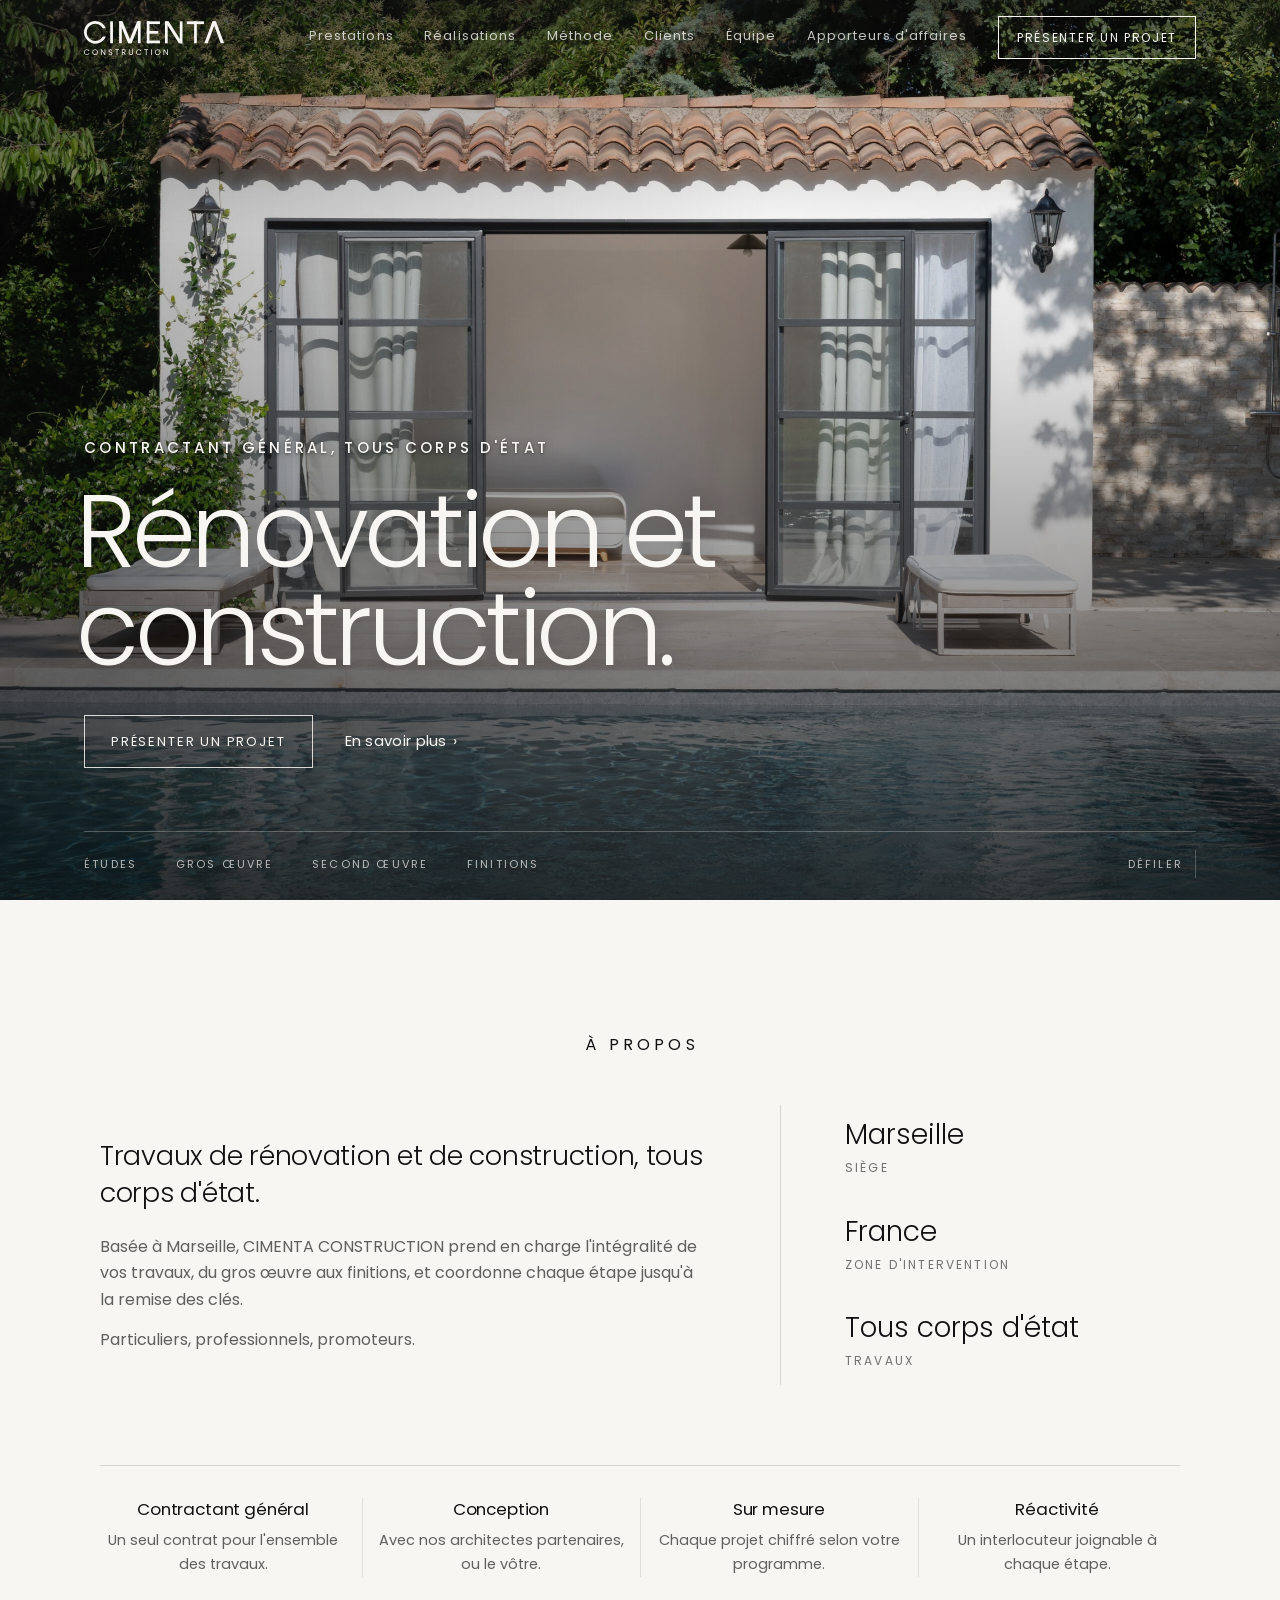
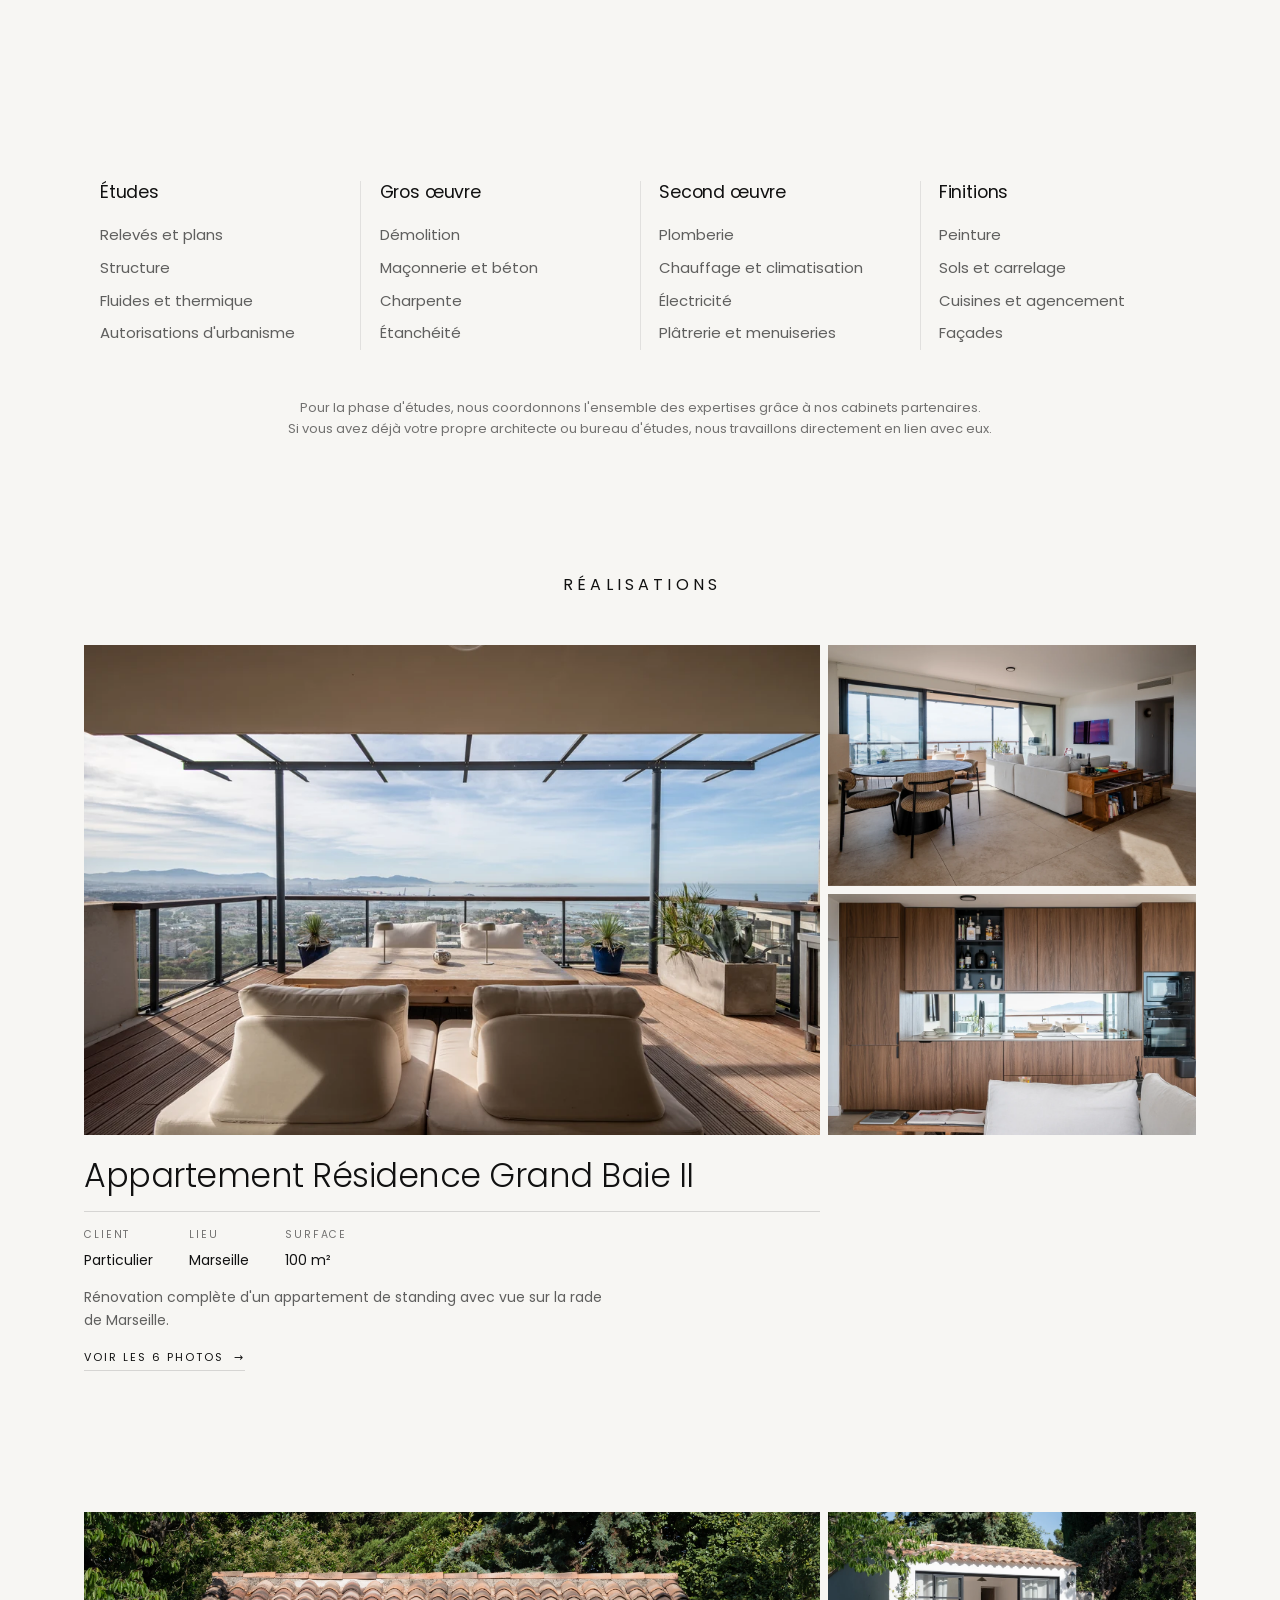
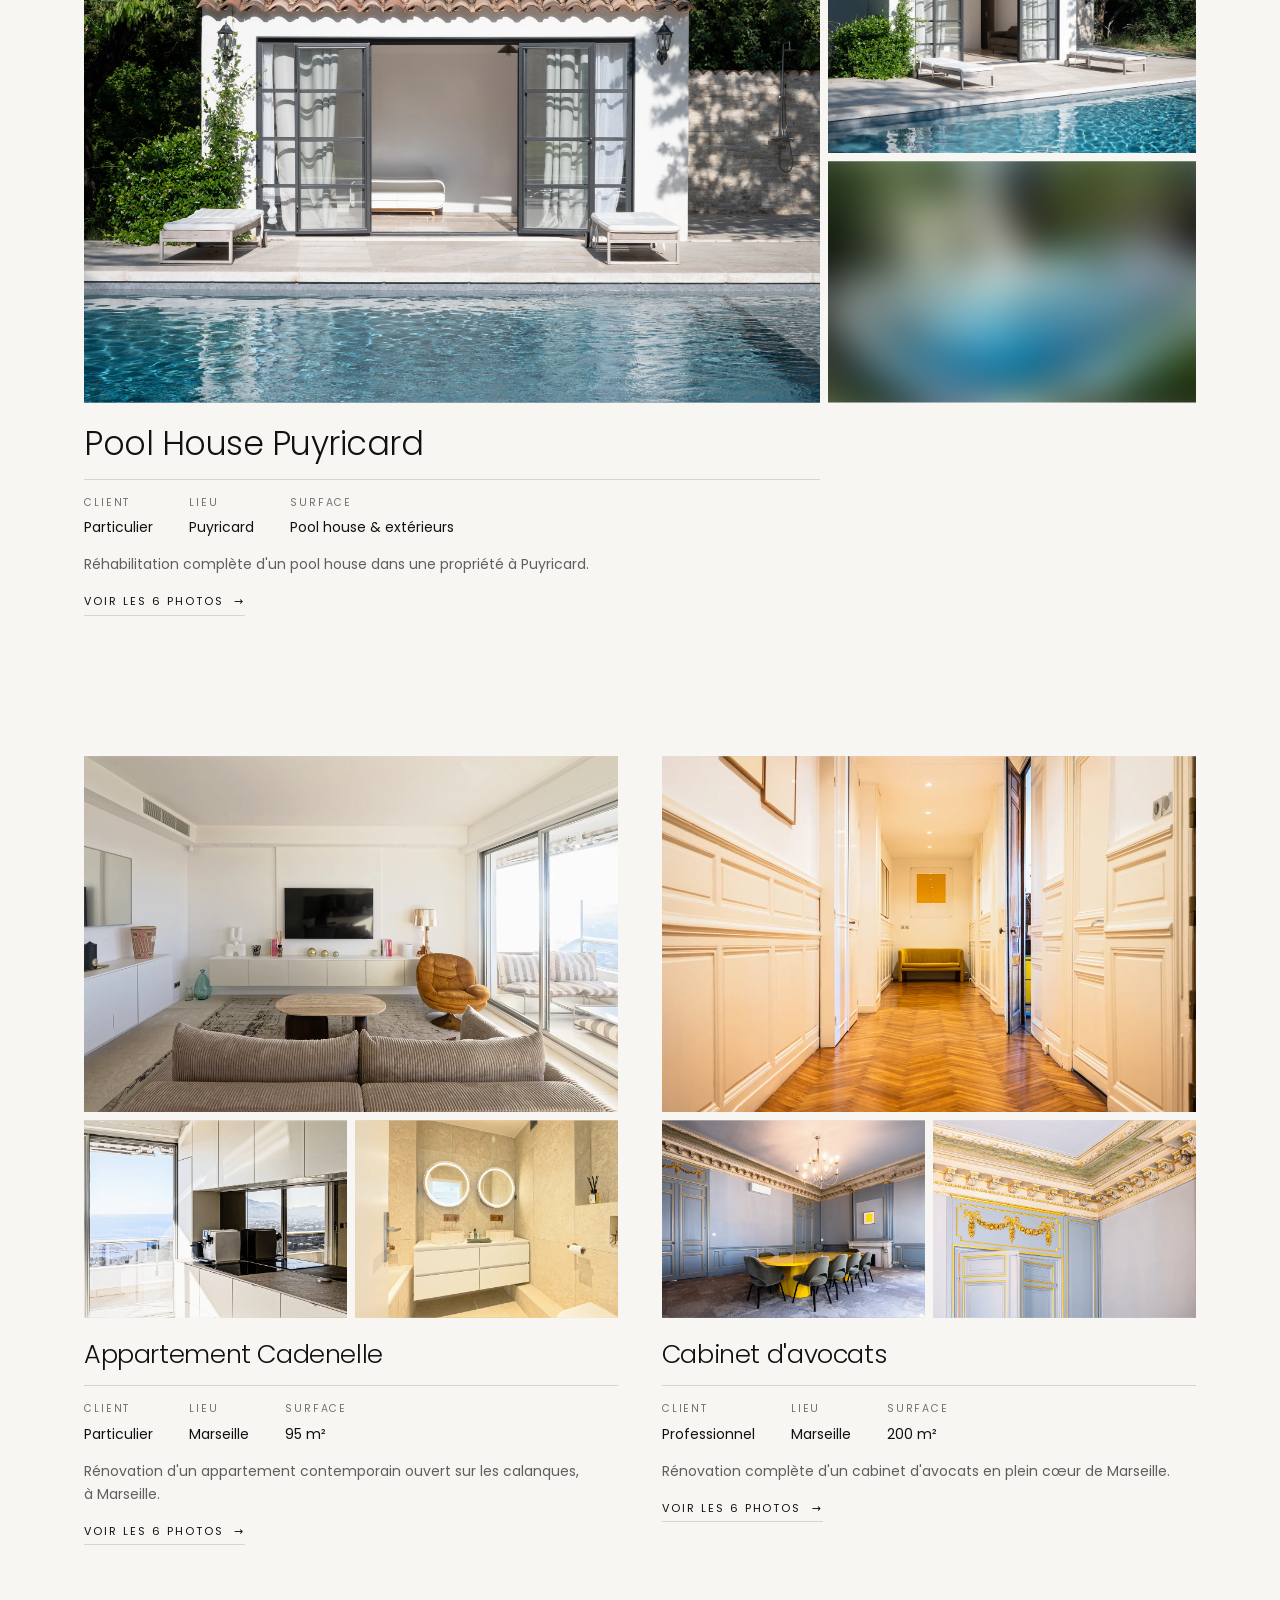
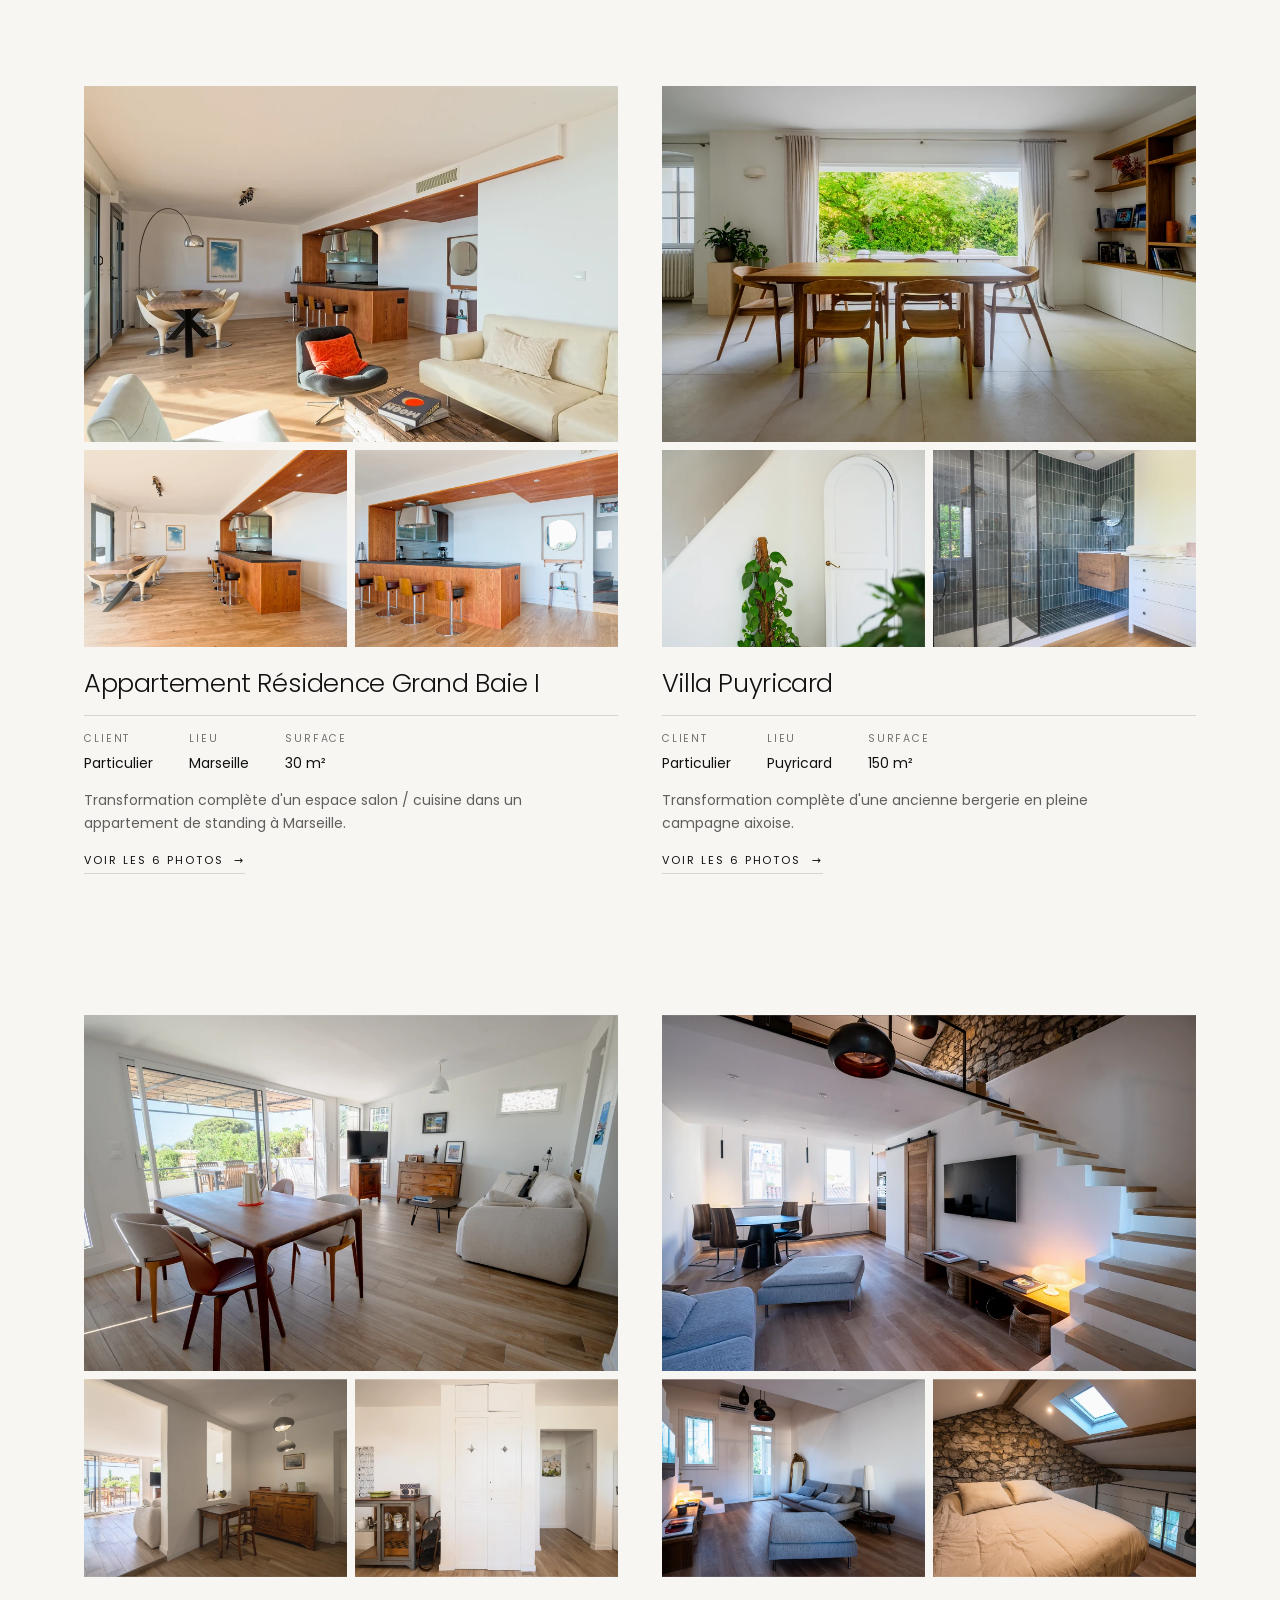
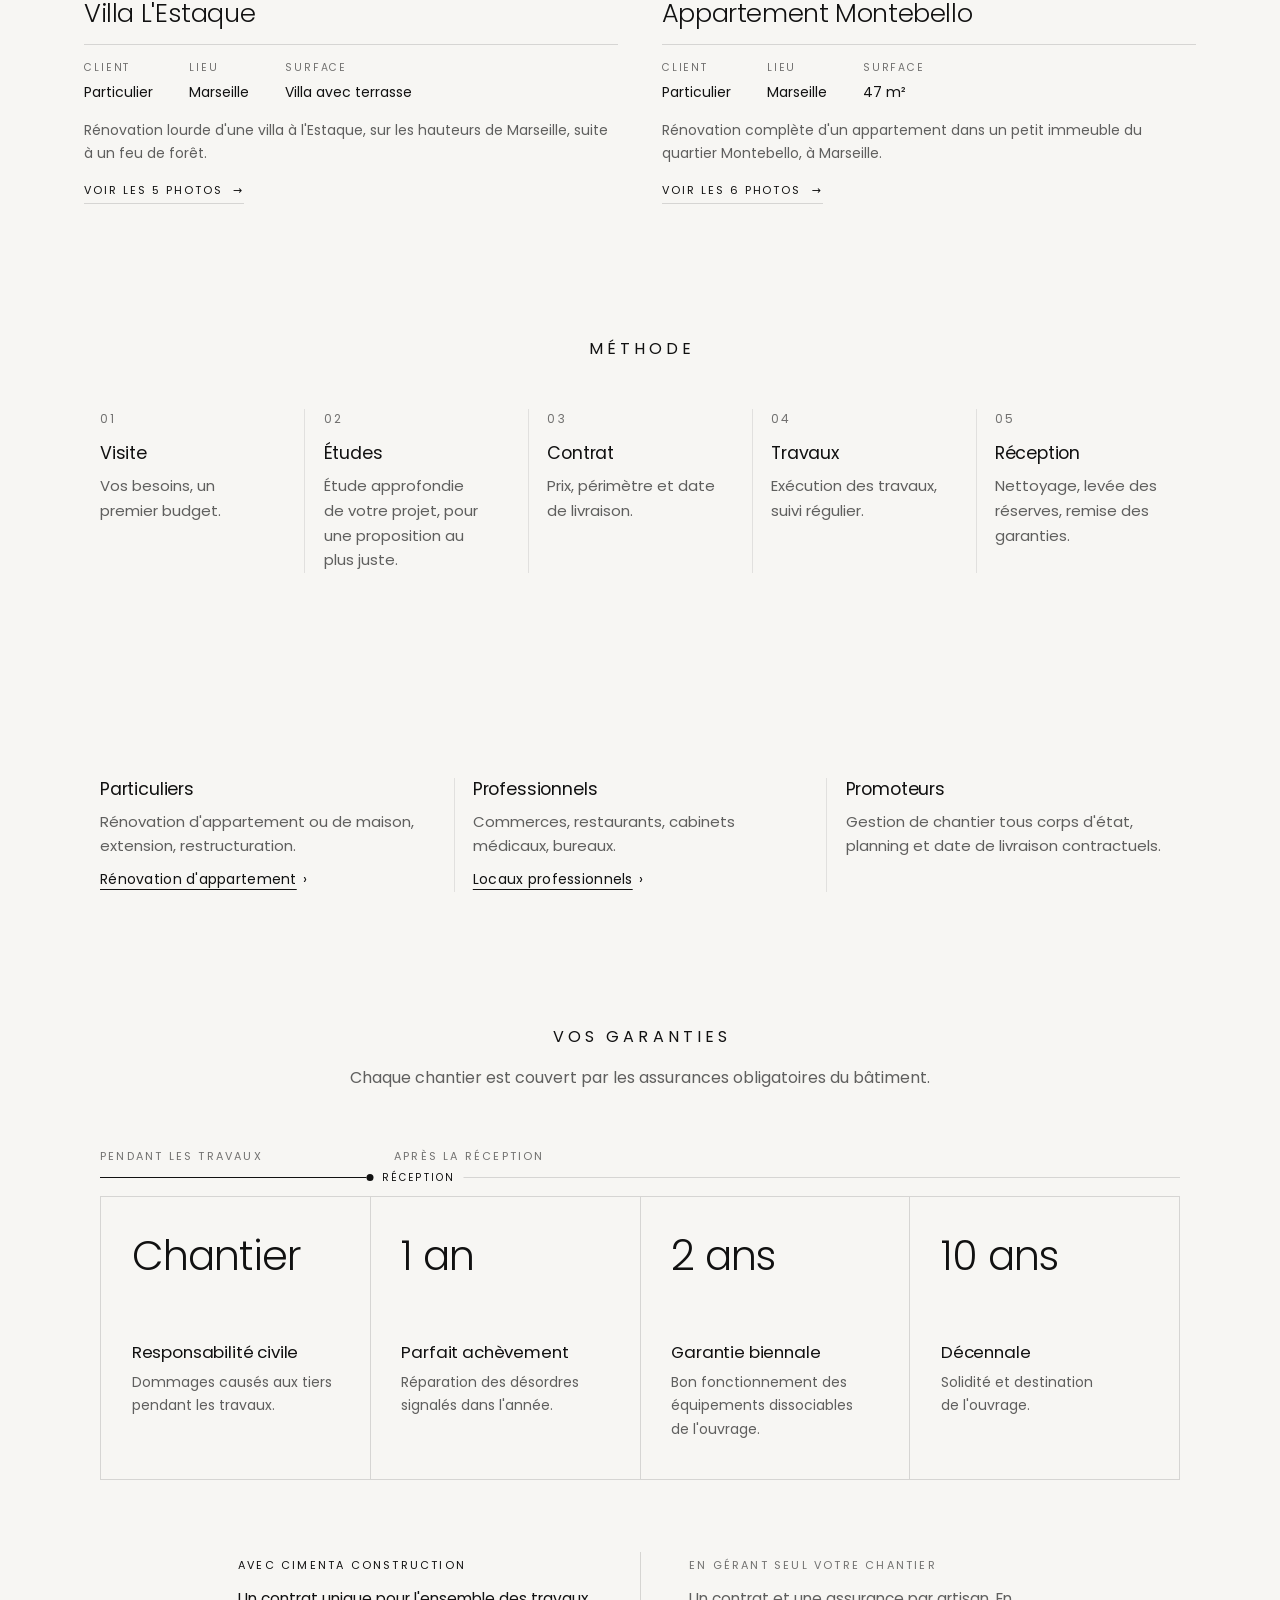
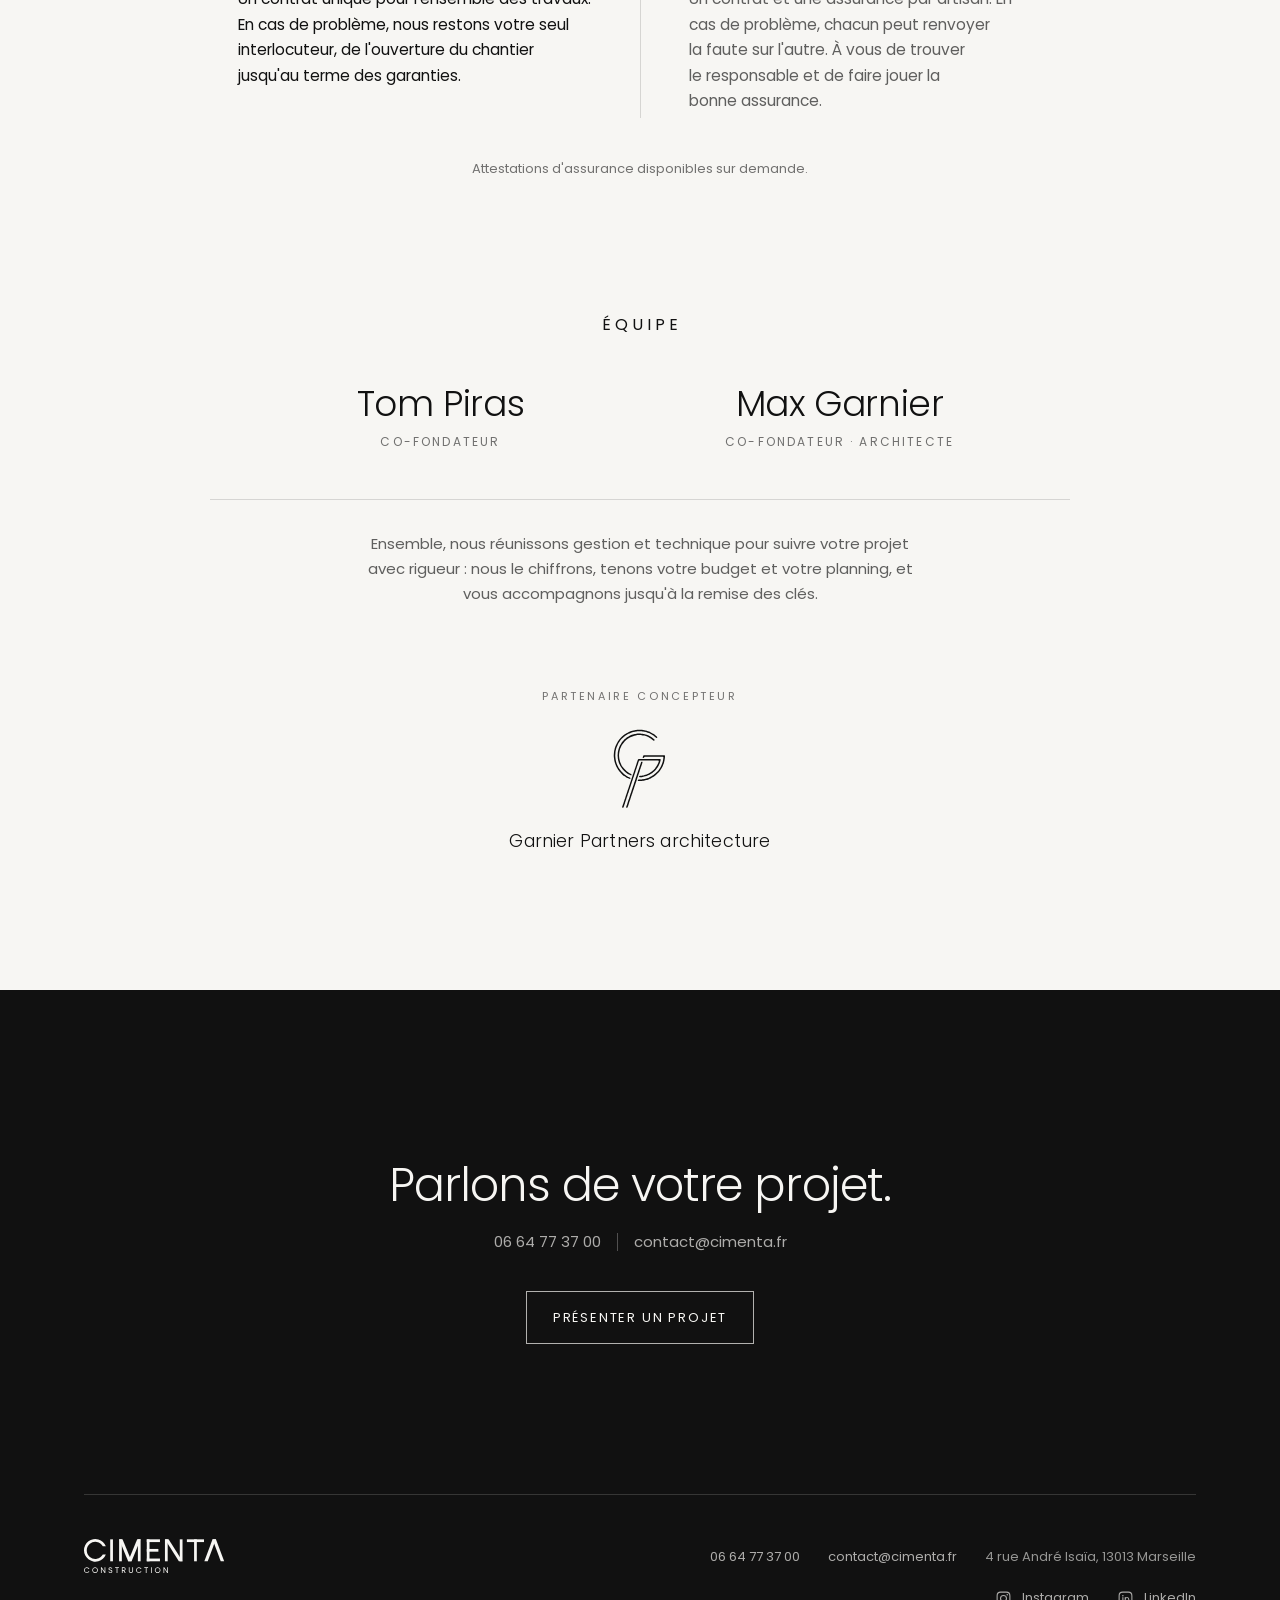
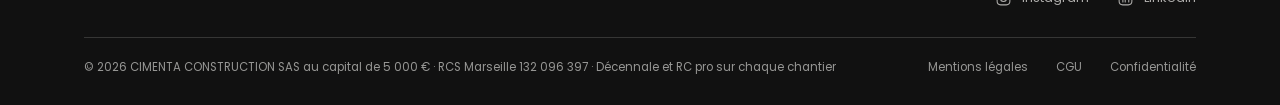
==== index.html @ c08ff766 "Réalisations sur mobile : 3 chantiers puis bouton « Voir les autres réalisations » Co-Authored-By: C" ====
<!DOCTYPE html>
<html lang="fr">
<head>
  <meta charset="utf-8">
  <meta name="viewport" content="width=device-width, initial-scale=1, viewport-fit=cover">
  <title>CIMENTA CONSTRUCTION | Contractant général, rénovation et construction</title>
  <meta name="description" content="CIMENTA CONSTRUCTION, contractant général basé à Marseille, intervient partout en France : rénovation et construction tous corps d'état. Un contrat, un interlocuteur, un budget et une date de livraison définis avant les travaux.">
  <link rel="canonical" href="https://cimenta.fr/">
  <meta name="theme-color" content="#111111">
  <meta property="og:type" content="website">
  <meta property="og:locale" content="fr_FR">
  <meta property="og:site_name" content="CIMENTA CONSTRUCTION">
  <meta property="og:title" content="CIMENTA CONSTRUCTION | Contractant général, rénovation et construction">
  <meta property="og:description" content="Rénovation et construction tous corps d'état. Un contrat, un interlocuteur, une date de livraison.">
  <meta property="og:url" content="https://cimenta.fr/">
  <meta property="og:image" content="https://cimenta.fr/assets/og-cimenta-2026.png">
  <meta name="twitter:card" content="summary_large_image">
  <link rel="icon" href="/assets/favicon.svg" type="image/svg+xml">
  <link rel="apple-touch-icon" href="/assets/apple-touch-icon.png">
  <link rel="preload" href="/assets/fonts/poppins-latin-300-normal.woff2" as="font" type="font/woff2" crossorigin>
  <link rel="preload" href="/assets/fonts/poppins-latin-400-normal.woff2" as="font" type="font/woff2" crossorigin>
  <link rel="preload" as="image" type="image/webp" imagesrcset="/assets/realisations/pool-house-1-1000.webp 1000w, /assets/realisations/pool-house-1-2000.webp 2560w" imagesizes="(max-aspect-ratio: 3/2) 150vh, 100vw" fetchpriority="high">
  <link rel="stylesheet" href="/assets/cimenta.css?v=20261104b">
  <script>document.documentElement.classList.add('js');</script>
  <script type="application/ld+json">
{
  "@context": "https://schema.org",
  "@type": "GeneralContractor",
  "@id": "https://cimenta.fr/#entreprise",
  "name": "CIMENTA CONSTRUCTION",
  "alternateName": "CIMENTA CONSTRUCTION",
  "legalName": "CIMENTA CONSTRUCTION SAS",
  "taxID": "132096397",
  "vatID": "FR68132096397",
  "foundingDate": "2026-10-27",
  "description": "Contractant général tous corps d'état basé à Marseille : rénovation et construction, du gros œuvre aux finitions, pour particuliers, professionnels et promoteurs. Un contrat, un interlocuteur, un budget et une date de livraison définis avant les travaux.",
  "url": "https://cimenta.fr/",
  "logo": "https://cimenta.fr/assets/apple-touch-icon.png",
  "image": "https://cimenta.fr/assets/og-cimenta-2026.png",
  "sameAs": [
    "https://www.instagram.com/cimenta.construction/",
    "https://www.linkedin.com/company/146768289/"
  ],
  "email": "contact@cimenta.fr",
  "telephone": "+33 6 64 77 37 00",
  "address": {
    "@type": "PostalAddress",
    "streetAddress": "4 rue André Isaïa",
    "postalCode": "13013",
    "addressLocality": "Marseille",
    "addressRegion": "Provence-Alpes-Côte d'Azur",
    "addressCountry": "FR"
  },
  "areaServed": [
    {
      "@type": "City",
      "name": "Marseille"
    },
    {
      "@type": "City",
      "name": "Aix-en-Provence"
    },
    {
      "@type": "City",
      "name": "Cassis"
    },
    {
      "@type": "City",
      "name": "Toulon"
    },
    {
      "@type": "AdministrativeArea",
      "name": "Bouches-du-Rhône"
    },
    {
      "@type": "AdministrativeArea",
      "name": "Provence-Alpes-Côte d'Azur"
    },
    {
      "@type": "Country",
      "name": "France"
    }
  ],
  "knowsAbout": [
    "Contractant général tous corps d'état",
    "Rénovation d'appartement",
    "Rénovation de maison",
    "Extension et surélévation",
    "Aménagement de commerces et restaurants",
    "Aménagement de cabinets médicaux",
    "Aménagement de bureaux",
    "Gestion de chantier pour promoteurs",
    "Gros œuvre",
    "Second œuvre",
    "Finitions"
  ],
  "hasOfferCatalog": {
    "@type": "OfferCatalog",
    "name": "Prestations",
    "itemListElement": [
      {
        "@type": "Offer",
        "itemOffered": {
          "@type": "Service",
          "name": "Rénovation d'appartement à Marseille",
          "url": "https://cimenta.fr/renovation-appartement-marseille"
        }
      },
      {
        "@type": "Offer",
        "itemOffered": {
          "@type": "Service",
          "name": "Rénovation et construction de maison"
        }
      },
      {
        "@type": "Offer",
        "itemOffered": {
          "@type": "Service",
          "name": "Aménagement de commerces, restaurants, cabinets médicaux et bureaux",
          "url": "https://cimenta.fr/locaux-professionnels-marseille"
        }
      },
      {
        "@type": "Offer",
        "itemOffered": {
          "@type": "Service",
          "name": "Gestion de chantier tous corps d'état pour promoteurs"
        }
      }
    ]
  },
  "founder": [
    {
      "@type": "Person",
      "name": "Tom Piras",
      "jobTitle": "Co-fondateur"
    },
    {
      "@type": "Person",
      "name": "Max Garnier",
      "jobTitle": "Co-fondateur, architecte"
    }
  ],
  "contactPoint": {
    "@type": "ContactPoint",
    "telephone": "+33 6 64 77 37 00",
    "email": "contact@cimenta.fr",
    "contactType": "customer service",
    "areaServed": "FR",
    "availableLanguage": "French"
  }
}
  </script>
  <script type="application/ld+json">
{
  "@context": "https://schema.org",
  "@type": "WebSite",
  "@id": "https://cimenta.fr/#site",
  "name": "CIMENTA CONSTRUCTION",
  "url": "https://cimenta.fr/",
  "inLanguage": "fr-FR",
  "publisher": {
    "@id": "https://cimenta.fr/#entreprise"
  }
}
  </script>
</head>
<body>
  <svg class="sprite" width="0" height="0" aria-hidden="true" focusable="false"><defs><g id="logo-cimenta"><path d="M397.5,124 A206,206 0 1 0 397.5,276 L342.2,276 A156,156 0 1 1 342.2,124 Z"/><path d="M477,0 L527,0 L527,400 L477,400 Z"/><path d="M639,0 L689,0 L689,400 L639,400 Z"/><path d="M981,0 L1031,0 L1031,400 L981,400 Z"/><path d="M639,0 L701.4,0 L866.2,400 L803.8,400 Z"/><path d="M968.6,0 L1031,0 L866.2,400 L803.8,400 Z"/><path d="M1143,0 L1193,0 L1193,400 L1143,400 Z"/><path d="M1143,0 L1383,0 L1383,50 L1143,50 Z"/><path d="M1143,350 L1383,350 L1383,400 L1143,400 Z"/><path d="M1143,175 L1354.2,175 L1354.2,225 L1143,225 Z"/><path d="M1473.7,0 L1523.7,0 L1523.7,400 L1473.7,400 Z"/><path d="M1743.7,0 L1793.7,0 L1793.7,400 L1743.7,400 Z"/><path d="M1473.7,0 L1540.1,0 L1793.7,400 L1727.3,400 Z"/><path d="M1873.2,0 L2185.2,0 L2185.2,50 L1873.2,50 Z"/><path d="M2004.2,0 L2054.2,0 L2054.2,400 L2004.2,400 Z"/><path d="M2191.2,400 L2252.6,400 L2401.8,0 L2340.4,0 Z"/><path d="M2489.7,400 L2551.2,400 L2401.8,0 L2340.4,0 Z"/><path d="M50.8 508.8Q67.5 508.8 79.9 516.9Q92.3 524.9 98 539.6H82.1Q77.8 530.4 69.9 525.5Q61.9 520.5 50.8 520.5Q40.1 520.5 31.7 525.5Q23.2 530.4 18.4 539.6Q13.6 548.7 13.6 561Q13.6 573.1 18.4 582.2Q23.2 591.3 31.7 596.3Q40.1 601.2 50.8 601.2Q61.9 601.2 69.9 596.4Q77.8 591.5 82.1 582.3H98Q92.3 596.9 79.9 604.8Q67.5 612.8 50.8 612.8Q36.6 612.8 25 606.1Q13.4 599.5 6.7 587.7Q0 575.8 0 561Q0 546.1 6.7 534.2Q13.4 522.3 25 515.5Q36.6 508.8 50.8 508.8Z"/><path d="M150.7 561Q150.7 546.1 157.5 534.2Q164.3 522.3 176 515.6Q187.6 509 201.8 509Q216.1 509 227.8 515.6Q239.5 522.3 246.2 534.1Q252.9 545.9 252.9 561Q252.9 576 246.2 587.8Q239.5 599.6 227.8 606.3Q216.1 612.9 201.8 612.9Q187.6 612.9 176 606.3Q164.3 599.6 157.5 587.7Q150.7 575.8 150.7 561ZM239.3 561Q239.3 548.7 234.4 539.6Q229.6 530.4 221.1 525.5Q212.6 520.5 201.8 520.5Q191 520.5 182.5 525.5Q174.1 530.4 169.2 539.6Q164.3 548.7 164.3 561Q164.3 573.1 169.2 582.3Q174.1 591.5 182.6 596.4Q191.2 601.4 201.8 601.4Q212.5 601.4 221 596.4Q229.6 591.5 234.4 582.3Q239.3 573.1 239.3 561Z"/><path d="M388.4 611.9H375.2L321.7 530.9V611.9H308.4V510H321.7L375.2 590.9V510H388.4Z"/><path d="M446.1 584.8H460.3Q461 591.9 466.2 596.8Q471.4 601.7 481.3 601.7Q490.8 601.7 496.3 596.9Q501.8 592.2 501.8 584.8Q501.8 578.9 498.6 575.3Q495.4 571.6 490.5 569.7Q485.7 567.8 477.5 565.6Q467.5 563 461.4 560.4Q455.3 557.7 451 552.1Q446.7 546.5 446.7 537Q446.7 528.7 451 522.3Q455.2 515.8 462.9 512.3Q470.5 508.8 480.5 508.8Q494.8 508.8 503.9 516Q513 523.1 514.2 535H499.6Q498.9 529.1 493.5 524.7Q488.1 520.2 479.1 520.2Q470.8 520.2 465.6 524.5Q460.3 528.8 460.3 536.6Q460.3 542.1 463.5 545.6Q466.6 549.1 471.2 551Q475.8 552.8 484.1 555.1Q494.2 557.9 500.3 560.6Q506.4 563.3 510.8 568.9Q515.2 574.5 515.2 584.2Q515.2 591.6 511.3 598.2Q507.3 604.8 499.6 608.8Q491.8 612.9 481.3 612.9Q471.3 612.9 463.3 609.4Q455.3 605.8 450.8 599.4Q446.3 593.1 446.1 584.8Z"/><path d="M635.4 510.1V521H607.7V611.9H594.4V521H566.5V510.1Z"/><path d="M743.3 611.9 719.1 570.3H703V611.9H689.8V510.1H722.6Q734.1 510.1 742.1 514.1Q750.1 518 754 524.7Q757.9 531.5 757.9 540.1Q757.9 550.6 751.9 558.6Q745.8 566.6 733.7 569.3L759.3 611.9ZM703 559.6H722.6Q733.4 559.6 738.8 554.3Q744.2 549 744.2 540.1Q744.2 531 738.9 526.1Q733.6 521.1 722.6 521.1H703Z"/><path d="M829.5 510.1V574.5Q829.5 588.1 836.2 594.7Q842.8 601.2 854.6 601.2Q866.3 601.2 873 594.7Q879.6 588.1 879.6 574.5V510.1H892.9V574.4Q892.9 587.1 887.8 595.8Q882.7 604.5 874 608.7Q865.3 612.9 854.5 612.9Q843.7 612.9 835 608.7Q826.3 604.5 821.3 595.8Q816.2 587.1 816.2 574.4V510.1Z"/><path d="M998.9 508.8Q1015.6 508.8 1028 516.9Q1040.4 524.9 1046.1 539.6H1030.2Q1025.9 530.4 1018 525.5Q1010 520.5 998.9 520.5Q988.3 520.5 979.8 525.5Q971.3 530.4 966.5 539.6Q961.7 548.7 961.7 561Q961.7 573.1 966.5 582.2Q971.3 591.3 979.8 596.3Q988.3 601.2 998.9 601.2Q1010 601.2 1018 596.4Q1025.9 591.5 1030.2 582.3H1046.1Q1040.4 596.9 1028 604.8Q1015.6 612.8 998.9 612.8Q984.8 612.8 973.2 606.1Q961.5 599.5 954.8 587.7Q948.1 575.8 948.1 561Q948.1 546.1 954.8 534.2Q961.5 522.3 973.2 515.5Q984.8 508.8 998.9 508.8Z"/><path d="M1166.4 510.1V521H1138.7V611.9H1125.4V521H1097.5V510.1Z"/><path d="M1234.1 510.1V611.9H1220.8V510.1Z"/><path d="M1289.7 561Q1289.7 546.1 1296.5 534.2Q1303.3 522.3 1315 515.6Q1326.7 509 1340.8 509Q1355.1 509 1366.8 515.6Q1378.5 522.3 1385.2 534.1Q1391.9 545.9 1391.9 561Q1391.9 576 1385.2 587.8Q1378.5 599.6 1366.8 606.3Q1355.1 612.9 1340.8 612.9Q1326.7 612.9 1315 606.3Q1303.3 599.6 1296.5 587.7Q1289.7 575.8 1289.7 561ZM1378.3 561Q1378.3 548.7 1373.5 539.6Q1368.6 530.4 1360.1 525.5Q1351.6 520.5 1340.8 520.5Q1330 520.5 1321.6 525.5Q1313.1 530.4 1308.2 539.6Q1303.3 548.7 1303.3 561Q1303.3 573.1 1308.2 582.3Q1313.1 591.5 1321.6 596.4Q1330.2 601.4 1340.8 601.4Q1351.5 601.4 1360 596.4Q1368.6 591.5 1373.5 582.3Q1378.3 573.1 1378.3 561Z"/><path d="M1527.5 611.9H1514.2L1460.7 530.9V611.9H1447.4V510H1460.7L1514.2 590.9V510H1527.5Z"/></g></defs></svg>
  <div class="gate" id="gate" aria-hidden="true">
    <div class="gate-logo" role="img" aria-label="CIMENTA CONSTRUCTION"><svg class="logo-svg" viewBox="0 -6.0 2551.1 619.0" aria-hidden="true" focusable="false"><use href="#logo-cimenta"/></svg></div>
  </div>
  <script>try{if(sessionStorage.getItem('cimenta-gate')){document.getElementById('gate').remove();}else{sessionStorage.setItem('cimenta-gate','1');}}catch(e){}</script>
  <a class="skip" href="#main">Aller au contenu</a>

  <!-- Navigation -->
  <header class="nav" id="nav">
    <div class="wrap">
      <a class="logo" href="/" aria-label="CIMENTA CONSTRUCTION, accueil">
        <svg class="logo-svg" viewBox="0 -6.0 2551.1 619.0" aria-hidden="true" focusable="false"><use href="#logo-cimenta"/></svg>
      </a>
      <nav class="nav-links" aria-label="Navigation principale">
        <a href="#prestations">Prestations</a>
        <a href="#realisations">Réalisations</a>
        <a href="#methode">Méthode</a>
        <a href="#clients">Clients</a>
        <a href="#equipe">Équipe</a>
        <a href="/apporteur-affaires">Apporteurs d'affaires</a>
        <a class="btn" href="#formulaire" data-open-form>Présenter un projet</a>
      </nav>
      <button class="burger" id="burger" type="button" aria-label="Ouvrir le menu" aria-expanded="false" aria-controls="drawer">
        <span></span><span></span>
      </button>
    </div>
  </header>

  <div class="drawer dark" id="drawer" aria-hidden="true">
    <nav aria-label="Navigation mobile">
      <a href="#prestations">Prestations</a>
      <a href="#realisations">Réalisations</a>
      <a href="#methode">Méthode</a>
      <a href="#clients">Clients</a>
      <a href="#equipe">Équipe</a>
      <a href="/apporteur-affaires">Apporteurs d'affaires</a>
      <a href="#contact">Contact</a>
    </nav>
    <div class="drawer-foot">
      <a class="btn btn-solid" href="#formulaire" data-open-form>Présenter un projet <span class="arr" aria-hidden="true">→</span></a>
      <a href="mailto:contact@cimenta.fr">contact@cimenta.fr</a>
      <a href="tel:+33664773700">06 64 77 37 00</a>
    </div>
  </div>

  <main id="main">

    <!-- Haut de page -->
    <section class="hero-a hero-img hero-pro dark" aria-labelledby="hero-title">
      <div class="hero-bg hero-stack" aria-hidden="true" data-slides="pool-house-1,pool-house-3,cadenelle-1,cadenelle-3,puyricard-1,montebello-1,montebello-6,estaque-1"><img class="hs on" src="/assets/realisations/pool-house-1-2000.webp" srcset="/assets/realisations/pool-house-1-1000.webp 1000w, /assets/realisations/pool-house-1-2000.webp 2560w" sizes="(max-aspect-ratio: 3/2) 150vh, 100vw" alt="" fetchpriority="high"></div>
      <div class="wrap hpro">
        <div class="hp-main">
          <p class="sub hp-kicker">Contractant général, tous corps d'état</p>
          <h1 id="hero-title">Rénovation et construction.</h1>
          <div class="ha-links">
            <a class="btn btn-solid" href="#formulaire" data-open-form>Présenter un projet</a>
            <a class="alink" href="#apropos">En savoir plus <span aria-hidden="true">›</span></a>
          </div>
        </div>
        <div class="hp-strip" aria-hidden="true">
          <span>Études</span><span>Gros œuvre</span><span>Second œuvre</span><span>Finitions</span>
          <span class="hp-scroll">Défiler<i></i></span>
        </div>
      </div>
    </section>

    <!-- À propos -->
    <section class="msec" id="apropos" aria-labelledby="apropos-title">
      <div class="wrap">
        <h2 id="apropos-title" data-reveal>À propos</h2>
        <div class="about" data-reveal>
          <div class="about-l">
            <p class="about-lead">Travaux de rénovation et de construction, tous corps d'état.</p>
            <p class="about-txt">Basée à Marseille, CIMENTA CONSTRUCTION prend en charge l'intégralité de vos travaux, du gros œuvre aux finitions, et coordonne chaque étape jusqu'à la remise des clés.</p>
            <p class="about-txt">Particuliers, professionnels, promoteurs.</p>
          </div>
          <div class="about-facts">
            <div><strong>Marseille</strong><span>Siège</span></div>
            <div><strong>France</strong><span>Zone d'intervention</span></div>
            <div><strong>Tous corps d'état</strong><span>Travaux</span></div>
          </div>
        </div>
        <div class="about-points" data-reveal>
          <div><h3>Contractant général</h3><p>Un seul contrat pour l'ensemble des travaux.</p></div>
          <div><h3>Conception</h3><p>Avec nos architectes partenaires, ou le vôtre.</p></div>
          <div><h3>Sur mesure</h3><p>Chaque projet chiffré selon votre programme.</p></div>
          <div><h3>Réactivité</h3><p>Un interlocuteur joignable à chaque étape.</p></div>
        </div>
      </div>
    </section>

    <!-- Prestations -->
    <section class="msec" id="prestations" aria-labelledby="prestations-title">
      <div class="wrap">
        <h2 id="prestations-title" data-reveal>Prestations</h2>
        <div class="mgrid c4" data-reveal>
          <div><h3>Études</h3><ul class="plain"><li>Relevés et plans</li><li>Structure</li><li>Fluides et thermique</li><li>Autorisations d'urbanisme</li></ul></div>
          <div><h3>Gros œuvre</h3><ul class="plain"><li>Démolition</li><li>Maçonnerie et béton</li><li>Charpente</li><li>Étanchéité</li></ul></div>
          <div><h3>Second œuvre</h3><ul class="plain"><li>Plomberie</li><li>Chauffage et climatisation</li><li>Électricité</li><li>Plâtrerie et menuiseries</li></ul></div>
          <div><h3>Finitions</h3><ul class="plain"><li>Peinture</li><li>Sols et carrelage</li><li>Cuisines et agencement</li><li>Façades</li></ul></div>
        </div>
        <p class="foot-note presta-note" data-reveal><span class="pn-l">Pour la phase d'études, nous coordonnons l'ensemble des expertises grâce à nos cabinets partenaires.</span> <span class="pn-l">Si vous avez déjà votre propre architecte ou bureau d'études, nous travaillons directement en lien avec eux.</span></p>
      </div>
    </section>

    <!-- Réalisations -->
    <section class="msec" id="realisations" aria-labelledby="realisations-title">
      <div class="wrap">
        <h2 id="realisations-title" data-reveal>Réalisations</h2>
        <div class="rx-list">
          <article class="rx rx-feat" id="rx-grand-baie-complet" aria-labelledby="rx-grand-baie-complet-t">
            <div class="rx-media" data-reveal><button type="button" class="rx-it rx-main" data-rv="7" data-i="0" style="--lq:url([data-uri])" aria-label="Agrandir : Appartement Résidence Grand Baie II, photo 1 sur 6"><img src="/assets/realisations/grand-baie-complet-3-1000.webp" srcset="/assets/realisations/grand-baie-complet-3-1000.webp 1000w, /assets/realisations/grand-baie-complet-3-2000.webp 2560w" sizes="(max-width: 700px) 100vw, 820px" alt="Appartement Résidence Grand Baie II, photo 1" width="1000" height="667" loading="lazy" decoding="async"></button><div class="rx-sm"><button type="button" class="rx-it" data-rv="7" data-i="1" style="--lq:url([data-uri])" aria-label="Agrandir : Appartement Résidence Grand Baie II, photo 2 sur 6"><img src="/assets/realisations/grand-baie-complet-1-1000.webp" srcset="/assets/realisations/grand-baie-complet-1-1000.webp 1000w, /assets/realisations/grand-baie-complet-1-2000.webp 2560w" sizes="(max-width: 700px) 50vw, 400px" alt="Appartement Résidence Grand Baie II, photo 2" width="1000" height="667" loading="lazy" decoding="async"></button><button type="button" class="rx-it" data-rv="7" data-i="2" style="--lq:url([data-uri])" aria-label="Agrandir : Appartement Résidence Grand Baie II, photo 3 sur 6"><img src="/assets/realisations/grand-baie-complet-2-1000.webp" srcset="/assets/realisations/grand-baie-complet-2-1000.webp 1000w, /assets/realisations/grand-baie-complet-2-2000.webp 2560w" sizes="(max-width: 700px) 50vw, 400px" alt="Appartement Résidence Grand Baie II, photo 3" width="1000" height="667" loading="lazy" decoding="async"></button></div></div>
            <div class="rx-cap" data-reveal>
              <h3 id="rx-grand-baie-complet-t">Appartement Résidence Grand Baie II</h3>
              <div class="rx-info"><dl class="rx-facts"><div><dt>Client</dt><dd>Particulier</dd></div><div><dt>Lieu</dt><dd>Marseille</dd></div><div><dt>Surface</dt><dd>100 m²</dd></div></dl><p class="rx-desc">Rénovation complète d&#x27;un appartement de standing avec vue sur la rade de Marseille.</p><button type="button" class="rx-more" data-rv="7" data-i="0">Voir les 6 photos<span aria-hidden="true">→</span></button></div>
            </div>
          </article>
          <article class="rx rx-feat" id="rx-pool-house" aria-labelledby="rx-pool-house-t">
            <div class="rx-media" data-reveal><button type="button" class="rx-it rx-main" data-rv="0" data-i="0" style="--lq:url([data-uri])" aria-label="Agrandir : Pool House Puyricard, photo 1 sur 6"><img src="/assets/realisations/pool-house-1-1000.webp" srcset="/assets/realisations/pool-house-1-1000.webp 1000w, /assets/realisations/pool-house-1-2000.webp 2560w" sizes="(max-width: 700px) 100vw, 820px" alt="Pool House Puyricard, photo 1" width="1000" height="656" loading="lazy" decoding="async"></button><div class="rx-sm"><button type="button" class="rx-it" data-rv="0" data-i="1" style="--lq:url([data-uri])" aria-label="Agrandir : Pool House Puyricard, photo 2 sur 6"><img src="/assets/realisations/pool-house-2-1000.webp" srcset="/assets/realisations/pool-house-2-1000.webp 1000w, /assets/realisations/pool-house-2-2000.webp 2560w" sizes="(max-width: 700px) 50vw, 400px" alt="Pool House Puyricard, photo 2" width="1000" height="667" loading="lazy" decoding="async"></button><button type="button" class="rx-it" data-rv="0" data-i="2" style="--lq:url([data-uri])" aria-label="Agrandir : Pool House Puyricard, photo 3 sur 6"><img src="/assets/realisations/pool-house-3-1000.webp" srcset="/assets/realisations/pool-house-3-1000.webp 1000w, /assets/realisations/pool-house-3-2000.webp 2560w" sizes="(max-width: 700px) 50vw, 400px" alt="Pool House Puyricard, photo 3" width="1000" height="667" loading="lazy" decoding="async"></button></div></div>
            <div class="rx-cap" data-reveal>
              <h3 id="rx-pool-house-t">Pool House Puyricard</h3>
              <div class="rx-info"><dl class="rx-facts"><div><dt>Client</dt><dd>Particulier</dd></div><div><dt>Lieu</dt><dd>Puyricard</dd></div><div><dt>Surface</dt><dd>Pool house &amp; extérieurs</dd></div></dl><p class="rx-desc">Réhabilitation complète d&#x27;un pool house dans une propriété à Puyricard.</p><button type="button" class="rx-more" data-rv="0" data-i="0">Voir les 6 photos<span aria-hidden="true">→</span></button></div>
            </div>
          </article>
          <div class="rx-pairs">
          <article class="rx" id="rx-cadenelle" aria-labelledby="rx-cadenelle-t">
            <div class="rx-media" data-reveal><button type="button" class="rx-it rx-main" data-rv="1" data-i="0" style="--lq:url([data-uri])" aria-label="Agrandir : Appartement Cadenelle, photo 1 sur 6"><img src="/assets/realisations/cadenelle-1-1000.webp" srcset="/assets/realisations/cadenelle-1-1000.webp 1000w, /assets/realisations/cadenelle-1-2000.webp 2560w" sizes="(max-width: 700px) 100vw, 600px" alt="Appartement Cadenelle, photo 1" width="1000" height="667" loading="lazy" decoding="async"></button><div class="rx-sm"><button type="button" class="rx-it" data-rv="1" data-i="1" style="--lq:url([data-uri])" aria-label="Agrandir : Appartement Cadenelle, photo 2 sur 6"><img src="/assets/realisations/cadenelle-3-1000.webp" srcset="/assets/realisations/cadenelle-3-1000.webp 1000w, /assets/realisations/cadenelle-3-2000.webp 2560w" sizes="(max-width: 700px) 50vw, 300px" alt="Appartement Cadenelle, photo 2" width="1000" height="667" loading="lazy" decoding="async"></button><button type="button" class="rx-it" data-rv="1" data-i="2" style="--lq:url([data-uri])" aria-label="Agrandir : Appartement Cadenelle, photo 3 sur 6"><img src="/assets/realisations/cadenelle-4-1000.webp" srcset="/assets/realisations/cadenelle-4-1000.webp 1000w, /assets/realisations/cadenelle-4-2000.webp 2560w" sizes="(max-width: 700px) 50vw, 300px" alt="Appartement Cadenelle, photo 3" width="1000" height="667" loading="lazy" decoding="async"></button></div></div>
            <div class="rx-cap" data-reveal>
              <h3 id="rx-cadenelle-t">Appartement Cadenelle</h3>
              <div class="rx-info"><dl class="rx-facts"><div><dt>Client</dt><dd>Particulier</dd></div><div><dt>Lieu</dt><dd>Marseille</dd></div><div><dt>Surface</dt><dd>95 m²</dd></div></dl><p class="rx-desc">Rénovation d&#x27;un appartement contemporain ouvert sur les calanques, à Marseille.</p><button type="button" class="rx-more" data-rv="1" data-i="0">Voir les 6 photos<span aria-hidden="true">→</span></button></div>
            </div>
          </article>
          <article class="rx" id="rx-cabinet" aria-labelledby="rx-cabinet-t">
            <div class="rx-media" data-reveal><button type="button" class="rx-it rx-main" data-rv="6" data-i="0" style="--lq:url([data-uri])" aria-label="Agrandir : Cabinet d&#x27;avocats, photo 1 sur 6"><img src="/assets/realisations/cabinet-1-1000.webp" srcset="/assets/realisations/cabinet-1-1000.webp 1000w, /assets/realisations/cabinet-1-2000.webp 2500w" sizes="(max-width: 700px) 100vw, 600px" alt="Cabinet d&#x27;avocats, photo 1" width="1000" height="667" loading="lazy" decoding="async"></button><div class="rx-sm"><button type="button" class="rx-it" data-rv="6" data-i="1" style="--lq:url([data-uri])" aria-label="Agrandir : Cabinet d&#x27;avocats, photo 2 sur 6"><img src="/assets/realisations/cabinet-2-1000.webp" srcset="/assets/realisations/cabinet-2-1000.webp 1000w, /assets/realisations/cabinet-2-2000.webp 2500w" sizes="(max-width: 700px) 50vw, 300px" alt="Cabinet d&#x27;avocats, photo 2" width="1000" height="667" loading="lazy" decoding="async"></button><button type="button" class="rx-it" data-rv="6" data-i="2" style="--lq:url([data-uri])" aria-label="Agrandir : Cabinet d&#x27;avocats, photo 3 sur 6"><img src="/assets/realisations/cabinet-5-1000.webp" srcset="/assets/realisations/cabinet-5-1000.webp 1000w, /assets/realisations/cabinet-5-2000.webp 2500w" sizes="(max-width: 700px) 50vw, 300px" alt="Cabinet d&#x27;avocats, photo 3" width="1000" height="667" loading="lazy" decoding="async"></button></div></div>
            <div class="rx-cap" data-reveal>
              <h3 id="rx-cabinet-t">Cabinet d&#x27;avocats</h3>
              <div class="rx-info"><dl class="rx-facts"><div><dt>Client</dt><dd>Professionnel</dd></div><div><dt>Lieu</dt><dd>Marseille</dd></div><div><dt>Surface</dt><dd>200 m²</dd></div></dl><p class="rx-desc">Rénovation complète d&#x27;un cabinet d&#x27;avocats en plein cœur de Marseille.</p><button type="button" class="rx-more" data-rv="6" data-i="0">Voir les 6 photos<span aria-hidden="true">→</span></button></div>
            </div>
          </article>
          <article class="rx" id="rx-grand-baie" aria-labelledby="rx-grand-baie-t">
            <div class="rx-media" data-reveal><button type="button" class="rx-it rx-main" data-rv="2" data-i="0" style="--lq:url([data-uri])" aria-label="Agrandir : Appartement Résidence Grand Baie I, photo 1 sur 6"><img src="/assets/realisations/grand-baie-1-1000.webp" srcset="/assets/realisations/grand-baie-1-1000.webp 1000w, /assets/realisations/grand-baie-1-2000.webp 2560w" sizes="(max-width: 700px) 100vw, 600px" alt="Appartement Résidence Grand Baie I, photo 1" width="1000" height="667" loading="lazy" decoding="async"></button><div class="rx-sm"><button type="button" class="rx-it" data-rv="2" data-i="1" style="--lq:url([data-uri])" aria-label="Agrandir : Appartement Résidence Grand Baie I, photo 2 sur 6"><img src="/assets/realisations/grand-baie-2-1000.webp" srcset="/assets/realisations/grand-baie-2-1000.webp 1000w, /assets/realisations/grand-baie-2-2000.webp 2560w" sizes="(max-width: 700px) 50vw, 300px" alt="Appartement Résidence Grand Baie I, photo 2" width="1000" height="667" loading="lazy" decoding="async"></button><button type="button" class="rx-it" data-rv="2" data-i="2" style="--lq:url([data-uri])" aria-label="Agrandir : Appartement Résidence Grand Baie I, photo 3 sur 6"><img src="/assets/realisations/grand-baie-4-1000.webp" srcset="/assets/realisations/grand-baie-4-1000.webp 1000w, /assets/realisations/grand-baie-4-2000.webp 2560w" sizes="(max-width: 700px) 50vw, 300px" alt="Appartement Résidence Grand Baie I, photo 3" width="1000" height="667" loading="lazy" decoding="async"></button></div></div>
            <div class="rx-cap" data-reveal>
              <h3 id="rx-grand-baie-t">Appartement Résidence Grand Baie I</h3>
              <div class="rx-info"><dl class="rx-facts"><div><dt>Client</dt><dd>Particulier</dd></div><div><dt>Lieu</dt><dd>Marseille</dd></div><div><dt>Surface</dt><dd>30 m²</dd></div></dl><p class="rx-desc">Transformation complète d&#x27;un espace salon / cuisine dans un appartement de standing à Marseille.</p><button type="button" class="rx-more" data-rv="2" data-i="0">Voir les 6 photos<span aria-hidden="true">→</span></button></div>
            </div>
          </article>
          <article class="rx" id="rx-puyricard" aria-labelledby="rx-puyricard-t">
            <div class="rx-media" data-reveal><button type="button" class="rx-it rx-main" data-rv="3" data-i="0" style="--lq:url([data-uri])" aria-label="Agrandir : Villa Puyricard, photo 1 sur 6"><img src="/assets/realisations/puyricard-1-1000.webp" srcset="/assets/realisations/puyricard-1-1000.webp 1000w, /assets/realisations/puyricard-1-2000.webp 2560w" sizes="(max-width: 700px) 100vw, 600px" alt="Villa Puyricard, photo 1" width="1000" height="667" loading="lazy" decoding="async"></button><div class="rx-sm"><button type="button" class="rx-it" data-rv="3" data-i="1" style="--lq:url([data-uri])" aria-label="Agrandir : Villa Puyricard, photo 2 sur 6"><img src="/assets/realisations/puyricard-2-1000.webp" srcset="/assets/realisations/puyricard-2-1000.webp 1000w, /assets/realisations/puyricard-2-2000.webp 2560w" sizes="(max-width: 700px) 50vw, 300px" alt="Villa Puyricard, photo 2" width="1000" height="667" loading="lazy" decoding="async"></button><button type="button" class="rx-it" data-rv="3" data-i="2" style="--lq:url([data-uri])" aria-label="Agrandir : Villa Puyricard, photo 3 sur 6"><img src="/assets/realisations/puyricard-6-1000.webp" srcset="/assets/realisations/puyricard-6-1000.webp 1000w, /assets/realisations/puyricard-6-2000.webp 2560w" sizes="(max-width: 700px) 50vw, 300px" alt="Villa Puyricard, photo 3" width="1000" height="667" loading="lazy" decoding="async"></button></div></div>
            <div class="rx-cap" data-reveal>
              <h3 id="rx-puyricard-t">Villa Puyricard</h3>
              <div class="rx-info"><dl class="rx-facts"><div><dt>Client</dt><dd>Particulier</dd></div><div><dt>Lieu</dt><dd>Puyricard</dd></div><div><dt>Surface</dt><dd>150 m²</dd></div></dl><p class="rx-desc">Transformation complète d&#x27;une ancienne bergerie en pleine campagne aixoise.</p><button type="button" class="rx-more" data-rv="3" data-i="0">Voir les 6 photos<span aria-hidden="true">→</span></button></div>
            </div>
          </article>
          <article class="rx" id="rx-estaque" aria-labelledby="rx-estaque-t">
            <div class="rx-media" data-reveal><button type="button" class="rx-it rx-main" data-rv="4" data-i="0" style="--lq:url([data-uri])" aria-label="Agrandir : Villa L&#x27;Estaque, photo 1 sur 5"><img src="/assets/realisations/estaque-1-1000.webp" srcset="/assets/realisations/estaque-1-1000.webp 1000w, /assets/realisations/estaque-1-2000.webp 2560w" sizes="(max-width: 700px) 100vw, 600px" alt="Villa L&#x27;Estaque, photo 1" width="1000" height="667" loading="lazy" decoding="async"></button><div class="rx-sm"><button type="button" class="rx-it" data-rv="4" data-i="1" style="--lq:url([data-uri])" aria-label="Agrandir : Villa L&#x27;Estaque, photo 2 sur 5"><img src="/assets/realisations/estaque-5-1000.webp" srcset="/assets/realisations/estaque-5-1000.webp 1000w, /assets/realisations/estaque-5-2000.webp 2560w" sizes="(max-width: 700px) 50vw, 300px" alt="Villa L&#x27;Estaque, photo 2" width="1000" height="667" loading="lazy" decoding="async"></button><button type="button" class="rx-it" data-rv="4" data-i="2" style="--lq:url([data-uri])" aria-label="Agrandir : Villa L&#x27;Estaque, photo 3 sur 5"><img src="/assets/realisations/estaque-3-1000.webp" srcset="/assets/realisations/estaque-3-1000.webp 1000w, /assets/realisations/estaque-3-2000.webp 2560w" sizes="(max-width: 700px) 50vw, 300px" alt="Villa L&#x27;Estaque, photo 3" width="1000" height="667" loading="lazy" decoding="async"></button></div></div>
            <div class="rx-cap" data-reveal>
              <h3 id="rx-estaque-t">Villa L&#x27;Estaque</h3>
              <div class="rx-info"><dl class="rx-facts"><div><dt>Client</dt><dd>Particulier</dd></div><div><dt>Lieu</dt><dd>Marseille</dd></div><div><dt>Surface</dt><dd>Villa avec terrasse</dd></div></dl><p class="rx-desc">Rénovation lourde d&#x27;une villa à l&#x27;Estaque, sur les hauteurs de Marseille, suite à un feu de forêt.</p><button type="button" class="rx-more" data-rv="4" data-i="0">Voir les 5 photos<span aria-hidden="true">→</span></button></div>
            </div>
          </article>
          <article class="rx" id="rx-montebello" aria-labelledby="rx-montebello-t">
            <div class="rx-media" data-reveal><button type="button" class="rx-it rx-main" data-rv="5" data-i="0" style="--lq:url([data-uri])" aria-label="Agrandir : Appartement Montebello, photo 1 sur 6"><img src="/assets/realisations/montebello-1-1000.webp" srcset="/assets/realisations/montebello-1-1000.webp 1000w, /assets/realisations/montebello-1-2000.webp 2500w" sizes="(max-width: 700px) 100vw, 600px" alt="Appartement Montebello, photo 1" width="1000" height="667" loading="lazy" decoding="async"></button><div class="rx-sm"><button type="button" class="rx-it" data-rv="5" data-i="1" style="--lq:url([data-uri])" aria-label="Agrandir : Appartement Montebello, photo 2 sur 6"><img src="/assets/realisations/montebello-2-1000.webp" srcset="/assets/realisations/montebello-2-1000.webp 1000w, /assets/realisations/montebello-2-2000.webp 2500w" sizes="(max-width: 700px) 50vw, 300px" alt="Appartement Montebello, photo 2" width="1000" height="667" loading="lazy" decoding="async"></button><button type="button" class="rx-it" data-rv="5" data-i="2" style="--lq:url([data-uri])" aria-label="Agrandir : Appartement Montebello, photo 3 sur 6"><img src="/assets/realisations/montebello-5-1000.webp" srcset="/assets/realisations/montebello-5-1000.webp 1000w, /assets/realisations/montebello-5-2000.webp 2500w" sizes="(max-width: 700px) 50vw, 300px" alt="Appartement Montebello, photo 3" width="1000" height="667" loading="lazy" decoding="async"></button></div></div>
            <div class="rx-cap" data-reveal>
              <h3 id="rx-montebello-t">Appartement Montebello</h3>
              <div class="rx-info"><dl class="rx-facts"><div><dt>Client</dt><dd>Particulier</dd></div><div><dt>Lieu</dt><dd>Marseille</dd></div><div><dt>Surface</dt><dd>47 m²</dd></div></dl><p class="rx-desc">Rénovation complète d&#x27;un appartement dans un petit immeuble du quartier Montebello, à Marseille.</p><button type="button" class="rx-more" data-rv="5" data-i="0">Voir les 6 photos<span aria-hidden="true">→</span></button></div>
            </div>
          </article>
          </div>
        </div>
        <div class="rx-all-wrap"><button type="button" class="rx-all" id="rx-all" aria-controls="realisations" aria-expanded="false">Voir les autres réalisations</button></div>
      </div>
    </section>

    <dialog class="rv" id="rv" tabindex="-1" aria-labelledby="rv-title">
      <div class="rv-top">
        <div class="rv-info"><h3 id="rv-title"></h3><p class="rv-meta"></p></div>
        <div class="rv-tools"><span class="rv-count" aria-live="polite"></span><button type="button" class="rv-close" aria-label="Fermer">×</button></div>
      </div>
      <div class="rv-stage">
        <button type="button" class="rv-nav rv-prev" aria-label="Photo précédente"><svg viewBox="0 0 24 24" aria-hidden="true"><path d="M15 4 7 12l8 8"/></svg></button>
        <figure class="rv-fig"><img class="rv-img" alt=""></figure>
        <button type="button" class="rv-nav rv-next" aria-label="Photo suivante"><svg viewBox="0 0 24 24" aria-hidden="true"><path d="m9 4 8 8-8 8"/></svg></button>
      </div>
      <div class="rv-bot"><div class="rv-text"><p class="rv-desc"></p><dl class="rv-facts"></dl></div><div class="rv-thumbs" role="tablist" aria-label="Photos du chantier"></div></div>
    </dialog>
    <script type="application/json" id="rv-data">[{"s": "pool-house", "t": "Pool House Puyricard", "m": "Particulier · Puyricard · Pool house & extérieurs", "d": "Réhabilitation complète d'un pool house dans une propriété à Puyricard.", "w": "Gros œuvre repris intégralement, aménagements intérieurs sur mesure : espace détente, kitchenette, salle d'eau complète avec vasque bois massif et douche italienne carrelée pierre. Terrasse en pierre naturelle et abords de piscine.", "o": [1, 2, 3, 4, 5, 6]}, {"s": "cadenelle", "t": "Appartement Cadenelle", "m": "Particulier · Marseille · 95 m²", "d": "Rénovation d'un appartement contemporain ouvert sur les calanques, à Marseille.", "w": "Mobilier et volumes retravaillés. Tons clairs, bois naturel.", "o": [1, 3, 4, 2, 5, 6]}, {"s": "grand-baie", "t": "Appartement Résidence Grand Baie I", "m": "Particulier · Marseille · 30 m²", "d": "Transformation complète d'un espace salon / cuisine dans un appartement de standing à Marseille.", "w": "Électricité et plomberie reprises, parquet contrecollé, éclairage intégré, éléments bois conçus et fabriqués sur mesure. Cuisine ouverte sur îlot bois cuivré, hotte chromée.", "o": [1, 2, 4, 3, 5, 6]}, {"s": "puyricard", "t": "Villa Puyricard", "m": "Particulier · Puyricard · 150 m²", "d": "Transformation complète d'une ancienne bergerie en pleine campagne aixoise.", "w": "Gros œuvre et second œuvre intégralement repris : restructuration intérieure, pompe à chaleur, 4 chambres, 3 salles de bain, cuisine entièrement repensée, garage intégré au volume bâti.", "o": [1, 2, 6, 3, 4, 5]}, {"s": "estaque", "t": "Villa L'Estaque", "m": "Particulier · Marseille · Villa avec terrasse", "d": "Rénovation lourde d'une villa à l'Estaque, sur les hauteurs de Marseille, suite à un feu de forêt.", "w": "Coordination complète avec les assureurs et les experts, réfection totale du gros œuvre et du second œuvre, cuisine et salle de bain intégralement repensées, séjour et salle à manger prolongés vers la terrasse pergola, menuiseries aluminium sur mesure.", "o": [1, 5, 3, 4, 6]}, {"s": "montebello", "t": "Appartement Montebello", "m": "Particulier · Marseille · 47 m²", "d": "Rénovation complète d'un appartement dans un petit immeuble du quartier Montebello, à Marseille.", "w": "Combles récupérés pour créer une mezzanine et un escalier sur mesure. Mobilier et menuiserie sur mesure.", "o": [1, 2, 5, 3, 4, 6]}, {"s": "cabinet", "t": "Cabinet d'avocats", "m": "Professionnel · Marseille · 200 m²", "d": "Rénovation complète d'un cabinet d'avocats en plein cœur de Marseille.", "w": "Mission en maîtrise d'œuvre. Boiseries, moulures et parquet d'origine restaurés à l'identique.", "o": [1, 2, 5, 3, 4, 6]}, {"s": "grand-baie-complet", "t": "Appartement Résidence Grand Baie II", "m": "Particulier · Marseille · 100 m²", "d": "Rénovation complète d'un appartement de standing avec vue sur la rade de Marseille.", "w": "Appartement entièrement repris : séjour, cuisine, dressing. Cuisine et rangements en bois sur mesure, crédence miroir, sol grand format.", "o": [3, 1, 2, 4, 5, 6]}]</script>

    <!-- Méthode -->
    <section class="msec" id="methode" aria-labelledby="methode-title">
      <div class="wrap">
        <h2 id="methode-title" data-reveal>Méthode</h2>
        <ol class="mgrid c5" data-reveal>
          <li><span class="n">01</span><h3>Visite</h3><p>Vos besoins, un premier budget.</p></li>
          <li><span class="n">02</span><h3>Études</h3><p>Étude approfondie de votre projet, pour une proposition au plus juste.</p></li>
          <li><span class="n">03</span><h3>Contrat</h3><p>Prix, périmètre et date de livraison.</p></li>
          <li><span class="n">04</span><h3>Travaux</h3><p>Exécution des travaux, suivi régulier.</p></li>
          <li><span class="n">05</span><h3>Réception</h3><p>Nettoyage, levée des réserves, remise des garanties.</p></li>
        </ol>
      </div>
    </section>

    <!-- Clients -->
    <section class="msec" id="clients" aria-labelledby="clients-title">
      <div class="wrap">
        <h2 id="clients-title" data-reveal>Clients</h2>
        <div class="mgrid c3" data-reveal>
          <div><h3>Particuliers</h3><p>Rénovation d'appartement ou de maison, extension, restructuration.</p><p><a class="alink alink-hl" href="/renovation-appartement-marseille">Rénovation d'appartement<span aria-hidden="true">›</span></a></p></div>
          <div><h3>Professionnels</h3><p>Commerces, restaurants, cabinets médicaux, bureaux.</p><p><a class="alink alink-hl" href="/locaux-professionnels-marseille">Locaux professionnels<span aria-hidden="true">›</span></a></p></div>
          <div><h3>Promoteurs</h3><p>Gestion de chantier tous corps d'état, planning et date de livraison contractuels.</p></div>
        </div>
      </div>
    </section>

    <!-- Garanties -->
    <section class="msec" id="garanties" aria-labelledby="garanties-title">
      <div class="wrap">
        <h2 id="garanties-title" data-reveal>Vos garanties</h2>
        <p class="lede" data-reveal>Chaque chantier est couvert par les assurances obligatoires du bâtiment.</p>
        <div class="gwrap" data-reveal>
          <div class="gphase" aria-hidden="true">
            <span class="ph-a">Pendant les travaux</span>
            <span class="ph-mark">Réception</span>
            <span class="ph-b">Après la réception</span>
          </div>
          <div class="gcells">
            <div class="gcell"><span class="gph">Pendant les travaux</span><strong>Chantier</strong><h3>Responsabilité civile</h3><p>Dommages causés aux tiers pendant les travaux.</p></div>
            <div class="gcell"><span class="gph">Après la réception</span><strong>1 an</strong><h3>Parfait achèvement</h3><p>Réparation des désordres signalés dans l'année.</p></div>
            <div class="gcell"><span class="gph">Après la réception</span><strong>2 ans</strong><h3>Garantie biennale</h3><p>Bon fonctionnement des équipements dissociables de l'ouvrage.</p></div>
            <div class="gcell"><span class="gph">Après la réception</span><strong>10 ans</strong><h3>Décennale</h3><p>Solidité et destination de l'ouvrage.</p></div>
          </div>
        </div>
        <div class="g-compare" data-reveal>
          <div><span class="cap-t">Avec CIMENTA CONSTRUCTION</span><p>Un contrat unique pour l'ensemble des travaux. En cas de problème, nous restons votre seul interlocuteur, de l'ouverture du chantier jusqu'au terme des garanties.</p></div>
          <div><span class="cap-t">En gérant seul votre chantier</span><p>Un contrat et une assurance par artisan. En cas de problème, chacun peut renvoyer la faute sur l'autre. À vous de trouver le responsable et de faire jouer la bonne assurance.</p></div>
        </div>
        <p class="foot-note" data-reveal>Attestations d'assurance disponibles sur demande.</p>
      </div>
    </section>

    <!-- Équipe -->
    <section class="msec" id="equipe" aria-labelledby="equipe-title">
      <div class="wrap">
        <h2 id="equipe-title" data-reveal>Équipe</h2>
        <div class="mgrid c2 team2" data-reveal>
          <div><strong class="big">Tom Piras</strong><span class="cap">Co-fondateur</span></div>
          <div><strong class="big">Max Garnier</strong><span class="cap">Co-fondateur<span class="cap-dot"> · </span><span class="cap-nl">Architecte</span></span></div>
        </div>
        <div class="team-shared" data-reveal>
          <p>Ensemble, nous réunissons gestion et technique pour suivre votre projet avec rigueur : nous le chiffrons, tenons votre budget et votre planning, et vous accompagnons jusqu'à la remise des clés.</p>
        </div>
        <div class="partner" data-reveal>
          <span class="partner-label">Partenaire concepteur</span>
          <div class="partner-logo"><svg xmlns="http://www.w3.org/2000/svg" viewBox="0 0 1160 1680" role="img" aria-label="Garnier Partners architecture"><g transform="translate(0.000000,1680.000000) scale(0.100000,-0.100000)"
fill="currentColor" stroke="none">
<path d="M5240 16244 c-19 -3 -93 -16 -165 -30 -71 -14 -217 -36 -323 -49
-216 -27 -344 -56 -507 -114 -292 -104 -344 -122 -400 -137 -116 -32 -235 -84
-362 -156 -70 -41 -200 -109 -288 -152 -175 -84 -313 -172 -505 -320 -69 -54
-186 -142 -260 -198 -144 -108 -273 -232 -558 -538 -191 -206 -286 -325 -399
-504 -42 -67 -111 -173 -153 -236 -140 -211 -251 -428 -365 -715 -26 -66 -69
-172 -96 -236 -51 -123 -124 -374 -159 -549 -12 -58 -30 -140 -41 -183 -31
-123 -67 -401 -94 -737 -25 -291 -18 -459 29 -810 14 -96 29 -227 35 -290 22
-245 179 -792 328 -1145 64 -149 68 -157 159 -335 33 -63 72 -145 87 -181 30
-71 50 -103 223 -354 168 -244 305 -424 374 -490 34 -33 122 -127 195 -210
216 -245 408 -411 735 -637 63 -44 151 -106 195 -138 44 -33 139 -90 210 -127
72 -36 150 -78 175 -93 123 -71 395 -183 448 -184 63 -1 103 33 122 105 29
107 -47 175 -325 292 -107 45 -397 207 -502 281 -485 337 -433 294 -758 620
-336 337 -372 379 -556 650 -71 105 -152 223 -180 261 -49 68 -91 151 -257
500 -117 245 -209 488 -262 695 -15 58 -39 150 -54 205 -42 161 -74 359 -86
525 -6 85 -20 236 -32 335 -21 184 -21 271 2 465 5 47 14 182 20 300 6 118 15
235 20 260 14 73 59 273 100 445 21 88 44 184 50 213 14 59 198 514 291 716
85 186 122 247 310 526 35 52 91 139 124 194 113 185 587 685 809 855 77 59
221 169 319 244 150 115 203 149 340 218 89 45 195 102 236 126 130 79 290
152 425 194 72 23 165 55 206 72 215 86 407 137 675 177 143 21 289 41 325 44
36 4 118 19 183 33 116 26 122 27 255 15 76 -7 233 -12 351 -12 225 0 223 0
561 -65 69 -14 208 -38 310 -55 180 -29 335 -72 425 -117 60 -31 213 -89 344
-132 139 -46 235 -89 316 -140 33 -22 119 -71 190 -111 203 -113 442 -266 536
-344 47 -39 158 -132 245 -207 178 -151 198 -166 244 -179 94 -27 214 104 176
193 -17 43 -144 160 -350 326 -220 177 -231 185 -366 266 -63 38 -133 81 -155
95 -57 39 -427 248 -510 289 -38 18 -164 69 -280 112 -115 43 -273 103 -350
135 -80 32 -174 62 -220 71 -44 7 -127 23 -185 34 -58 12 -166 31 -240 44 -74
13 -187 35 -250 49 -113 26 -123 26 -595 30 -264 2 -496 2 -515 0z M5445
15490 c-55 -4 -109 -10 -120 -13 -11 -4 -91 -16 -178 -27 -87 -11 -191 -27
-230 -36 -40 -9 -117 -22 -172 -30 -148 -20 -565 -154 -790 -252 -156 -68
-576 -290 -656 -347 -306 -217 -596 -457 -716 -592 -37 -43 -119 -134 -181
-202 -154 -168 -170 -190 -360 -476 -186 -281 -229 -357 -302 -535 -28 -69
-85 -200 -126 -292 -75 -168 -134 -369 -189 -648 -9 -47 -23 -107 -31 -135
-27 -97 -35 -162 -44 -355 -5 -107 -16 -253 -25 -324 -14 -116 -14 -139 -1
-240 9 -61 20 -183 26 -271 12 -199 24 -289 49 -396 11 -46 45 -187 75 -314
62 -259 87 -339 139 -441 20 -39 52 -113 73 -165 108 -278 209 -453 522 -904
139 -201 544 -624 709 -741 37 -26 118 -86 178 -133 186 -144 379 -270 503
-327 64 -30 171 -82 237 -116 140 -73 194 -81 240 -38 38 36 55 73 55 122 0
98 -50 135 -420 311 -137 66 -254 144 -575 385 -227 171 -561 524 -740 782
-208 300 -302 449 -334 535 -19 50 -76 182 -127 295 -95 210 -120 286 -194
590 -58 241 -113 613 -125 855 -14 255 40 737 116 1039 17 66 39 161 49 213
26 124 60 224 115 334 25 49 80 172 121 272 56 134 94 208 143 282 38 55 98
149 134 208 96 156 220 317 355 460 64 69 167 178 228 243 61 66 148 146 193
179 46 33 144 107 220 165 187 144 280 201 586 356 343 175 770 316 1075 354
91 12 181 25 201 31 171 45 818 57 999 18 52 -11 214 -42 360 -69 282 -52 391
-83 605 -172 72 -30 168 -69 215 -88 118 -46 295 -137 422 -217 59 -38 145
-90 191 -116 49 -28 180 -129 317 -243 249 -207 280 -226 341 -205 61 21 119
86 119 133 0 50 -26 83 -147 190 -291 257 -378 324 -543 418 -80 46 -191 112
-248 147 -140 86 -202 116 -377 183 -82 32 -197 78 -255 103 -146 62 -317 114
-441 133 -57 8 -144 24 -194 35 -212 45 -321 61 -495 70 -102 5 -210 13 -240
18 -63 11 -191 11 -335 1z M6574 11141 c-80 -20 -121 -71 -162 -201 -58 -182
-74 -250 -68 -274 10 -39 61 -66 123 -66 96 0 140 30 183 126 31 67 64 99 120
114 25 7 650 9 1845 8 1807 -3 1807 -3 1836 -36 24 -27 29 -41 29 -85 0 -141
-75 -656 -116 -792 -14 -49 -37 -128 -49 -175 -13 -47 -31 -103 -41 -125 -9
-22 -30 -83 -46 -135 -17 -52 -54 -149 -83 -215 -30 -66 -63 -144 -74 -174
-42 -106 -235 -464 -293 -544 -33 -45 -110 -159 -172 -253 -129 -194 -184
-261 -381 -464 -77 -80 -167 -175 -199 -212 -63 -74 -221 -206 -471 -394 -215
-162 -254 -188 -440 -289 -88 -48 -189 -104 -225 -125 -111 -64 -249 -130
-339 -162 -47 -16 -117 -44 -156 -60 -157 -69 -502 -169 -645 -188 -47 -6
-130 -24 -185 -40 -164 -48 -181 -50 -395 -60 -113 -5 -243 -16 -290 -25 -52
-9 -144 -15 -235 -15 -136 0 -155 -2 -195 -23 -107 -54 -124 -187 -30 -238 40
-22 670 -26 787 -4 48 8 162 27 253 40 91 14 204 36 252 50 48 14 138 34 200
44 62 11 149 31 193 45 134 42 384 131 485 173 52 22 122 50 155 63 81 31 268
125 333 166 29 19 97 56 151 84 353 177 937 641 1201 955 37 44 111 127 165
185 129 140 207 240 297 385 42 66 113 176 159 245 108 161 322 584 364 720 4
14 37 93 72 175 73 170 115 317 206 715 92 403 143 949 94 1023 -44 68 153 62
-2127 64 -1130 0 -2069 -2 -2086 -6z M5470 10358 c-52 -27 -80 -69 -112 -173
-12 -38 -34 -100 -49 -136 -40 -94 -144 -402 -189 -559 -21 -74 -61 -198 -90
-275 -81 -219 -138 -391 -165 -495 -13 -52 -48 -158 -76 -235 -28 -77 -67
-183 -86 -235 -19 -52 -46 -133 -60 -180 -65 -229 -146 -468 -218 -645 -14
-33 -34 -96 -45 -141 -24 -99 -166 -526 -190 -574 -10 -20 -32 -85 -50 -145
-54 -187 -169 -537 -195 -596 -24 -54 -109 -318 -182 -563 -19 -67 -44 -138
-54 -158 -24 -47 -125 -350 -179 -535 -22 -78 -51 -166 -65 -196 -29 -67 -144
-410 -190 -567 -18 -63 -54 -171 -80 -240 -26 -69 -74 -208 -107 -310 -64
-199 -137 -421 -242 -730 -36 -107 -84 -256 -106 -330 -22 -74 -58 -180 -80
-235 -21 -55 -59 -163 -84 -240 -25 -77 -75 -231 -111 -343 -36 -112 -81 -244
-101 -295 -54 -138 -146 -446 -147 -494 -3 -70 69 -114 161 -97 91 17 128 61
167 204 31 112 59 198 110 335 59 159 133 378 150 445 18 68 110 342 175 520
23 63 61 180 85 260 62 207 116 368 168 500 25 63 50 135 57 160 33 126 124
411 165 516 26 65 76 214 111 329 85 278 143 452 164 495 10 19 57 161 104
315 48 154 99 312 112 350 99 274 180 519 209 627 19 70 45 153 59 185 77 183
161 435 201 603 10 41 43 136 73 210 59 146 139 388 170 515 11 44 47 152 80
240 70 187 98 268 157 465 61 200 168 514 199 580 14 30 43 122 66 203 53 193
130 425 169 507 17 36 56 155 86 265 91 329 166 515 235 580 31 30 31 30 1933
33 1416 2 1909 -1 1930 -9 38 -16 57 -46 57 -89 0 -37 -60 -224 -100 -315 -12
-27 -32 -79 -45 -115 -34 -97 -104 -241 -177 -365 -35 -60 -88 -153 -117 -206
-48 -89 -87 -142 -325 -454 -83 -109 -310 -341 -416 -426 -30 -24 -94 -80
-143 -125 -48 -45 -127 -108 -175 -139 -333 -218 -461 -297 -529 -324 -43 -18
-150 -68 -238 -112 -156 -78 -226 -103 -475 -170 -63 -17 -160 -44 -215 -60
-181 -52 -443 -99 -549 -99 -203 0 -363 -29 -403 -73 -61 -66 -75 -160 -30
-204 26 -26 26 -26 259 -24 248 2 369 11 458 36 30 8 105 27 165 41 61 14 148
34 195 46 47 11 121 29 165 40 280 67 822 302 1049 455 45 31 122 78 171 105
99 56 136 82 240 173 39 34 113 95 165 137 141 112 250 213 326 303 38 44 104
118 149 165 107 114 266 326 371 496 47 77 117 189 154 249 44 71 90 165 130
265 33 85 88 211 120 280 46 96 71 169 109 316 86 325 94 379 65 439 -33 70
153 65 -2246 65 -2164 0 -2164 0 -2208 -22z M6095 9845 c-53 -19 -81 -53 -100
-123 -49 -176 -175 -559 -223 -677 -33 -81 -128 -381 -163 -510 -17 -66 -44
-145 -59 -175 -15 -30 -35 -78 -43 -106 -8 -28 -31 -95 -51 -148 -20 -53 -56
-172 -80 -264 -24 -92 -60 -201 -79 -242 -46 -99 -149 -409 -177 -535 -12 -55
-39 -138 -60 -185 -45 -103 -151 -413 -180 -530 -12 -47 -35 -119 -50 -160
-30 -77 -73 -201 -114 -325 -13 -38 -33 -92 -45 -119 -12 -26 -32 -91 -46
-145 -30 -120 -135 -439 -180 -548 -19 -45 -46 -123 -60 -175 -76 -268 -151
-492 -196 -580 -10 -20 -32 -88 -49 -150 -44 -163 -159 -515 -185 -568 -12
-25 -51 -137 -85 -250 -119 -387 -137 -445 -162 -505 -33 -78 -159 -460 -197
-595 -16 -58 -54 -168 -83 -245 -50 -128 -108 -307 -171 -525 -14 -47 -44
-132 -67 -190 -84 -211 -160 -459 -160 -523 0 -84 70 -128 171 -106 83 18 98
42 198 334 48 143 102 298 119 346 17 47 62 191 102 320 39 128 91 281 114
339 50 121 72 185 157 475 34 116 71 228 82 250 32 64 118 324 188 573 16 57
38 120 49 141 23 47 173 492 195 581 9 36 31 108 50 160 19 52 53 147 76 210
22 63 56 156 74 205 18 50 38 116 44 147 17 82 101 331 166 493 31 77 67 187
81 245 37 156 84 294 194 565 15 39 40 122 56 185 15 63 42 158 62 210 58 159
123 341 147 415 44 132 157 490 177 559 10 37 27 85 38 106 35 68 164 468 194
602 9 38 31 98 49 135 58 116 96 229 183 550 18 67 46 148 62 180 42 85 128
346 183 553 12 47 35 118 51 157 35 88 30 126 -22 161 -39 26 -112 29 -175 7z"/>
</g></svg></div>
          <span class="partner-name">Garnier Partners architecture</span>
        </div>
      </div>
    </section>

    <!-- Contact -->
    <section class="cdark dark" id="contact" aria-labelledby="contact-title">
      <div class="wrap">
        <h2 id="contact-title" data-reveal>Parlons de votre projet.</h2>
        <p class="cd-line" data-reveal><a href="tel:+33664773700">06 64 77 37 00</a><a href="mailto:contact@cimenta.fr">contact@cimenta.fr</a></p>
        <div data-reveal><a class="btn cd-btn" href="#formulaire" data-open-form>Présenter un projet</a></div>
        <p class="cd-ok" id="success" role="status">Votre demande a bien été envoyée. Nous vous rappelons rapidement.</p>
      </div>
    </section>

    <dialog class="fdialog" id="formulaire" aria-labelledby="fd-title">
      <div class="fd-head">
        <h2 id="fd-title">Présenter un projet</h2>
        <button type="button" class="fd-close" data-close-form aria-label="Fermer">×</button>
      </div>
      <form class="form" data-form="contact" action="/api/contact" method="POST">
            <input type="hidden" name="_form" value="contact">
            <input type="text" name="_honey" class="hp" tabindex="-1" autocomplete="off" aria-hidden="true">
            <div class="row r3"><div class="field"><label for="f-nom">Nom et prénom</label><input id="f-nom" name="Nom" type="text" autocomplete="name" required></div><div class="field"><label for="f-mail">E-mail</label><input id="f-mail" name="email" type="email" autocomplete="email" required></div><div class="field"><label for="f-tel">Téléphone</label><input id="f-tel" name="Téléphone" type="tel" autocomplete="tel" required></div></div>
            <div class="row"><div class="field"><label for="f-lieu">Ville du projet</label><input id="f-lieu" name="Localisation" type="text" placeholder="Marseille, Paris, Lyon…"></div><div class="field">
              <label for="f-type">Votre projet</label>
              <select id="f-type" name="Type de projet" required>
                <option value="" disabled selected>Sélectionnez</option>
                <option>Rénovation d'un appartement</option>
                <option>Rénovation d'une maison</option>
                <option>Extension ou surélévation</option>
                <option>Restructuration ou division</option>
                <option>Opération de promotion immobilière</option>
                <option>Commerce ou restaurant</option>
                <option>Cabinet médical ou dentaire</option>
                <option>Bureaux</option>
                <option>Autre projet</option>
              </select>
            </div></div>
            <div class="row"><div class="field">
                <label for="f-budget">Budget envisagé</label>
                <select id="f-budget" name="Budget" required>
                  <option value="" disabled selected>Sélectionnez</option>
                  <option>Moins de 50 k€</option>
                  <option>50 à 100 k€</option>
                  <option>100 à 250 k€</option>
                  <option>250 à 500 k€</option>
                  <option>Plus de 500 k€</option>
                  <option>À définir ensemble</option>
                </select>
              </div><div class="field">
                <label for="f-etat">Avancement</label>
                <select id="f-etat" name="Avancement" required>
                  <option value="" disabled selected>Sélectionnez</option>
                  <option>Réflexion en cours</option>
                  <option>Bien ou terrain identifié</option>
                  <option>Plans ou études en cours</option>
                  <option>Projet défini, à réaliser</option>
                  <option>Travaux à engager rapidement</option>
                </select>
              </div></div>
            <div class="field"><label for="f-msg">Votre projet en quelques lignes</label><textarea id="f-msg" name="Message" placeholder="Surface, nature des travaux, délai souhaité…"></textarea></div>
            <div class="form-foot">
              <small>Vos données sont traitées par CIMENTA CONSTRUCTION pour répondre à votre demande. Pour en savoir plus et exercer vos droits : <a href="/politique-confidentialite">politique de confidentialité</a>.</small>
              <button class="btn btn-solid" type="submit">Envoyer ma demande <span class="arr" aria-hidden="true">→</span></button>
            </div>
          </form>
    </dialog>

  </main>

  <!-- Pied de page -->
  <footer class="footer dark">
    <div class="wrap">
      <div class="f-top">
        <a class="logo" href="/" aria-label="CIMENTA CONSTRUCTION, accueil"><svg class="logo-svg" viewBox="0 -6.0 2551.1 619.0" aria-hidden="true" focusable="false"><use href="#logo-cimenta"/></svg></a>
        <p class="f-info"><a href="tel:+33664773700">06 64 77 37 00</a><a href="mailto:contact@cimenta.fr">contact@cimenta.fr</a><span>4 rue André Isaïa, 13013 Marseille</span></p>
      </div>
        <p class="f-social"><a href="https://www.instagram.com/cimenta.construction/" target="_blank" rel="noopener" aria-label="Suivez-nous sur Instagram (nouvel onglet)"><svg viewBox="0 0 24 24" width="17" height="17" aria-hidden="true" focusable="false"><rect x="3" y="3" width="18" height="18" rx="5" fill="none" stroke="currentColor" stroke-width="1.5"/><circle cx="12" cy="12" r="4.2" fill="none" stroke="currentColor" stroke-width="1.5"/><circle cx="17.3" cy="6.7" r="1.1" fill="currentColor"/></svg><span>Instagram</span></a><a href="https://www.linkedin.com/company/146768289/" target="_blank" rel="noopener" aria-label="Suivez-nous sur LinkedIn (nouvel onglet)"><svg viewBox="0 0 24 24" width="17" height="17" aria-hidden="true" focusable="false"><rect x="3" y="3" width="18" height="18" rx="5" fill="none" stroke="currentColor" stroke-width="1.5"/><circle cx="8.3" cy="8" r="1.1" fill="currentColor"/><path d="M8.3 10.6v6.2M11.6 16.8v-6.2M11.6 13.4c0-1.7 1.1-2.8 2.6-2.8s2.4 1 2.4 2.8v3.4" fill="none" stroke="currentColor" stroke-width="1.5" stroke-linecap="round"/></svg><span>LinkedIn</span></a></p>
      <div class="f-bottom">
        <span>© <span id="year">2026</span> CIMENTA CONSTRUCTION SAS au capital de 5&nbsp;000&nbsp;€ · RCS Marseille 132&nbsp;096&nbsp;397 · <a href="/mentions-legales#assurances">Décennale et RC pro sur chaque chantier</a></span>
        <span class="f-legal"><a href="/mentions-legales">Mentions légales</a><a href="/conditions-generales-utilisation">CGU</a><a href="/politique-confidentialite">Confidentialité</a></span>
      </div>
    </div>
  </footer>

  <a class="callbar" id="callbar" href="tel:+33664773700" aria-label="Appeler CIMENTA CONSTRUCTION"><svg viewBox="0 0 24 24" width="16" height="16" aria-hidden="true"><path fill="none" stroke="currentColor" stroke-width="1.4" d="M6.6 3.5h3l1.5 4-2 1.3a11 11 0 0 0 6.1 6.1l1.3-2 4 1.5v3A2 2 0 0 1 18.4 19.5 15.9 15.9 0 0 1 4.5 5.6 2 2 0 0 1 6.6 3.5z"/></svg><span>Appeler</span></a>
  <script src="/assets/cimenta.js?v=20261104b" defer></script>
</body>
</html>
---- assets/cimenta.css ----
/* CIMENTA — feuille de style commune
   Charte v2 : noir #111111, ivoire #F7F6F3, Poppins Light (titres, logotype) et Regular (texte). */

@font-face {
  font-family: 'Poppins';
  font-style: normal;
  font-weight: 300;
  font-display: swap;
  src: url('/assets/fonts/poppins-latin-300-normal.woff2') format('woff2');
}
@font-face {
  font-family: 'Poppins';
  font-style: normal;
  font-weight: 400;
  font-display: swap;
  src: url('/assets/fonts/poppins-latin-400-normal.woff2') format('woff2');
}

:root {
  --ink: #111111;
  --ivory: #F7F6F3;
  --ink-soft: rgba(17, 17, 17, .66);
  --ink-mute: rgba(17, 17, 17, .58);
  --ink-rule: rgba(17, 17, 17, .14);
  --iv-soft: rgba(247, 246, 243, .68);
  --iv-mute: rgba(247, 246, 243, .58);
  --iv-rule: rgba(247, 246, 243, .16);
  --pad: clamp(20px, 5vw, 64px);
  --max: 1240px;
  --nav-h: 76px;
}

*, *::before, *::after { box-sizing: border-box; }
html { -webkit-text-size-adjust: 100%; scroll-behavior: smooth; scroll-padding-top: var(--nav-h); }
@media (prefers-reduced-motion: reduce) { html { scroll-behavior: auto; } }

body {
  margin: 0;
  background: var(--ivory);
  color: var(--ink);
  font-family: 'Poppins', system-ui, -apple-system, 'Segoe UI', sans-serif;
  font-weight: 400;
  font-size: 16px;
  line-height: 1.65;
  -webkit-font-smoothing: antialiased;
  -moz-osx-font-smoothing: grayscale;
  overflow-x: hidden;
}

img, svg { display: block; max-width: 100%; }
a { color: inherit; }
::selection { background: var(--ink); color: var(--ivory); }
.dark ::selection { background: var(--ivory); color: var(--ink); }

h1, h2, h3 { font-weight: 300; margin: 0; letter-spacing: -.01em; }
h1 { font-size: clamp(2.3rem, 5.4vw, 4.6rem); line-height: 1.06; }
h2 { font-size: clamp(1.9rem, 3.8vw, 3.1rem); line-height: 1.1; }
h3 { font-size: 1.2rem; line-height: 1.35; }
p { margin: 0; }

.wrap { width: 100%; max-width: var(--max); margin: 0 auto; padding: 0 var(--pad); }
.dark { background: var(--ink); color: var(--ivory); }

.label {
  font-size: 11px;
  letter-spacing: .24em;
  text-transform: uppercase;
  color: var(--ink-mute);
}
.dark .label { color: var(--iv-mute); }

.skip {
  position: absolute; left: -9999px; top: 8px; z-index: 200;
  background: var(--ink); color: var(--ivory); padding: 10px 16px; text-decoration: none; font-size: 14px;
}
.skip:focus { left: 8px; }

:focus-visible { outline: 1px solid currentColor; outline-offset: 4px; }

/* ---------- Logotype ---------- */
.logo {
  display: inline-flex;
  flex-direction: column;
  align-items: flex-start;
  text-decoration: none;
  line-height: 1;
  color: inherit;
}
.logo .word {
  font-weight: 300;
  font-size: 19px;
  letter-spacing: .46em;
  margin-right: -.46em;
  text-transform: uppercase;
}
.logo .act {
  font-weight: 400;
  font-size: calc(19px * .265);
  letter-spacing: .46em;
  text-transform: uppercase;
  margin-top: 7px;
  opacity: .72;
}

/* ---------- Boutons ---------- */
.btn {
  display: inline-flex;
  align-items: center;
  gap: 12px;
  padding: 15px 26px;
  border: 1px solid currentColor;
  background: transparent;
  color: inherit;
  font: inherit;
  font-size: 13px;
  letter-spacing: .14em;
  text-transform: uppercase;
  text-decoration: none;
  cursor: pointer;
  transition: background .25s, color .25s, border-color .25s;
}
.btn .arr { transition: transform .25s; }
.btn:hover .arr { transform: translateX(4px); }
.btn-solid { background: var(--ink); color: var(--ivory); border-color: var(--ink); }
.btn-solid:hover { background: transparent; color: var(--ink); }
.dark .btn-solid { background: var(--ivory); color: var(--ink); border-color: var(--ivory); }
.dark .btn-solid:hover { background: transparent; color: var(--ivory); }
.btn-line:hover { background: var(--ink); color: var(--ivory); border-color: var(--ink); }
.dark .btn-line:hover { background: var(--ivory); color: var(--ink); border-color: var(--ivory); }

.link {
  font-size: 13px;
  letter-spacing: .14em;
  text-transform: uppercase;
  text-decoration: none;
  border-bottom: 1px solid currentColor;
  padding-bottom: 3px;
}

/* ---------- Navigation ---------- */
.nav {
  position: fixed;
  inset: 0 0 auto 0;
  z-index: 100;
  height: var(--nav-h);
  color: var(--ivory);
  transition: background .3s, color .3s, border-color .3s;
  border-bottom: 1px solid transparent;
}
.nav.light, .nav.stuck {
  background: var(--ivory);
  color: var(--ink);
  border-bottom-color: var(--ink-rule);
}
.nav .wrap { height: 100%; display: flex; align-items: center; justify-content: space-between; gap: 24px; }
.nav-links { display: flex; align-items: center; gap: clamp(18px, 2.4vw, 34px); }
.nav-links a { white-space: nowrap; }
.nav-links a:not(.btn) {
  font-size: 13px;
  letter-spacing: .08em;
  text-decoration: none;
  opacity: .78;
  transition: opacity .2s;
}
.nav-links a:not(.btn):hover { opacity: 1; }
.nav-links .btn { padding: 11px 18px; font-size: 12px; }
.nav.stuck .nav-links .btn, .nav.light .nav-links .btn { background: var(--ink); color: var(--ivory); border-color: var(--ink); }
.nav.stuck .nav-links .btn:hover, .nav.light .nav-links .btn:hover { background: var(--ink); color: var(--ivory); border-color: var(--ink); }

.burger {
  display: none;
  width: 44px; height: 44px;
  border: 0; background: transparent; color: inherit;
  cursor: pointer; padding: 0; position: relative;
}
.burger span {
  position: absolute; left: 11px; right: 11px; height: 1px; background: currentColor;
  transition: transform .3s, top .3s, opacity .2s;
}
.burger span:nth-child(1) { top: 17px; }
.burger span:nth-child(2) { top: 26px; }
.burger[aria-expanded="true"] span:nth-child(1) { top: 21px; transform: rotate(45deg); }
.burger[aria-expanded="true"] span:nth-child(2) { top: 21px; transform: rotate(-45deg); }

.drawer {
  position: fixed; inset: var(--nav-h) 0 0 0; z-index: 99;
  background: var(--ink); color: var(--ivory);
  padding: 32px var(--pad) 40px;
  display: flex; flex-direction: column; justify-content: space-between;
  opacity: 0; visibility: hidden; transition: opacity .3s, visibility .3s;
}
.drawer.open { opacity: 1; visibility: visible; }
.drawer nav a {
  display: block; text-decoration: none; font-weight: 300;
  font-size: clamp(1.7rem, 7vw, 2.4rem); line-height: 1.2;
  padding: 12px 0; border-bottom: 1px solid var(--iv-rule);
}
.drawer .drawer-foot { display: grid; gap: 18px; font-size: 14px; color: var(--iv-soft); }
.drawer .drawer-foot a { text-decoration: none; }

@media (max-width: 1180px) {
  .nav-links { display: none; }
  .burger { display: block; }
  .nav.menu-open { background: var(--ink); color: var(--ivory); border-bottom-color: var(--iv-rule); }
}

/* ---------- Hero ---------- */
.hero {
  min-height: 100vh;
  min-height: 100svh;
  display: flex;
  flex-direction: column;
  padding-top: var(--nav-h);
}
.hero-main {
  flex: 1;
  display: grid;
  grid-template-columns: 1.1fr .9fr;
  align-items: center;
  gap: clamp(32px, 6vw, 96px);
  padding-top: clamp(40px, 8vh, 96px);
  padding-bottom: clamp(40px, 8vh, 96px);
}
.hero h1 { max-width: 13ch; }
.hero .lead {
  margin-top: 28px;
  max-width: 34rem;
  font-size: clamp(1rem, 1.3vw, 1.1rem);
  color: var(--iv-soft);
}
.hero .ctas { margin-top: 40px; display: flex; flex-wrap: wrap; align-items: center; gap: 28px; }
.hero .coupe { width: 100%; height: auto; }
.hero-facts {
  display: grid;
  grid-template-columns: repeat(3, 1fr);
  border-top: 1px solid var(--iv-rule);
}
.hero-facts div { padding: 26px 0 30px; }
.hero-facts div + div { padding-left: 28px; border-left: 1px solid var(--iv-rule); }
.hero-facts strong { display: block; font-weight: 300; font-size: clamp(1.6rem, 2.6vw, 2.2rem); line-height: 1; }
.hero-facts span { display: block; margin-top: 10px; font-size: 13px; color: var(--iv-soft); }

@media (max-width: 900px) {
  .hero-main { grid-template-columns: 1fr; }
  .hero .coupe { max-width: 480px; }
}
@media (max-width: 600px) {
  .hero-facts { grid-template-columns: 1fr; }
  .hero-facts div { padding: 18px 0; }
  .hero-facts div + div { padding-left: 0; border-left: 0; border-top: 1px solid var(--iv-rule); }
}

/* Tracé du dessin */
.coupe .d { stroke-dasharray: 1; stroke-dashoffset: 1; animation: draw 2.2s ease forwards; }
.coupe .d2 { animation-delay: .35s; }
.coupe .d3 { animation-delay: .7s; }
.coupe .d4 { animation-delay: 1.05s; }
.coupe .t { opacity: 0; animation: fade .8s ease 1.6s forwards; }
@keyframes draw { to { stroke-dashoffset: 0; } }
@keyframes fade { to { opacity: 1; } }
@media (prefers-reduced-motion: reduce) {
  .coupe .d { animation: none; stroke-dashoffset: 0; }
  .coupe .t { animation: none; opacity: 1; }
}

/* ---------- Sections ---------- */
.section { padding: clamp(80px, 12vw, 150px) 0; }
.section + .section:not(.dark) { border-top: 1px solid var(--ink-rule); }
.sec-head {
  display: grid;
  grid-template-columns: minmax(180px, 1fr) 2.2fr;
  gap: 32px clamp(32px, 6vw, 96px);
  margin-bottom: clamp(48px, 7vw, 88px);
}
.sec-head .intro { margin-top: 24px; max-width: 40rem; color: var(--ink-soft); font-size: 1.05rem; }
.dark .sec-head .intro { color: var(--iv-soft); }
@media (max-width: 800px) { .sec-head { grid-template-columns: 1fr; } }

/* Méthode */
.steps {
  list-style: none; margin: 0; padding: 0;
  display: grid; grid-template-columns: repeat(5, 1fr);
  border-top: 1px solid var(--ink);
}
.steps li { padding: 28px 24px 8px 0; }
.steps li + li { padding-left: 24px; border-left: 1px solid var(--ink-rule); }
.steps .n { font-size: 12px; letter-spacing: .2em; color: var(--ink-mute); }
.steps h3 { margin-top: 18px; }
.steps p { margin-top: 12px; font-size: 14.5px; color: var(--ink-soft); }
@media (max-width: 1000px) {
  .steps { grid-template-columns: 1fr; }
  .steps li, .steps li + li { padding: 24px 0; border-left: 0; display: grid; grid-template-columns: 64px 1fr; column-gap: 16px; }
  .steps li + li { border-top: 1px solid var(--ink-rule); }
  .steps h3 { margin-top: 0; grid-column: 2; }
  .steps p { grid-column: 2; }
  .steps .n { grid-row: 1 / span 2; padding-top: 4px; }
}

/* Prestations */
.trades {
  display: grid; grid-template-columns: repeat(4, 1fr);
  gap: 0; border-top: 1px solid var(--ink);
}
.trades > div { padding: 28px 24px 0 0; }
.trades > div + div { padding-left: 24px; border-left: 1px solid var(--ink-rule); }
.trades ul { list-style: none; margin: 18px 0 0; padding: 0; }
.trades li { padding: 9px 0; border-bottom: 1px solid var(--ink-rule); font-size: 15px; }
.trades .note { margin-top: 16px; font-size: 13px; color: var(--ink-mute); }
@media (max-width: 1000px) {
  .trades { grid-template-columns: 1fr 1fr; }
  .trades > div:nth-child(3) { padding-left: 0; border-left: 0; }
  .trades > div:nth-child(n+3) { margin-top: 40px; }
}
@media (max-width: 600px) {
  .trades { grid-template-columns: 1fr; }
  .trades > div, .trades > div + div { padding-left: 0; border-left: 0; }
  .trades > div + div { margin-top: 40px; }
}

/* Pour qui */
.clients { display: grid; grid-template-columns: repeat(3, 1fr); gap: clamp(24px, 3vw, 40px); }
.client { border-top: 1px solid var(--ink); padding-top: 28px; }
.client .label { display: block; margin-bottom: 18px; }
.client h3 { font-size: 1.5rem; }
.client p { margin-top: 14px; color: var(--ink-soft); font-size: 15px; }
.client ul { list-style: none; margin: 20px 0 0; padding: 0; font-size: 14.5px; }
.client li { padding: 8px 0; border-bottom: 1px solid var(--ink-rule); }
@media (max-width: 900px) { .clients { grid-template-columns: 1fr; gap: 56px; } }

/* Équipe */
.team { display: grid; grid-template-columns: 1fr 1fr; border-top: 1px solid var(--iv-rule); }
.member { padding: 36px 32px 8px 0; }
.member + .member { padding-left: 32px; border-left: 1px solid var(--iv-rule); }
.member h3 { font-size: clamp(1.6rem, 2.6vw, 2.1rem); }
.member .role { margin-top: 8px; font-size: 12px; letter-spacing: .2em; text-transform: uppercase; color: var(--iv-mute); }
.member p { margin-top: 22px; color: var(--iv-soft); max-width: 30rem; font-size: 15px; }
@media (max-width: 800px) {
  .team { grid-template-columns: 1fr; }
  .member + .member { padding-left: 0; border-left: 0; border-top: 1px solid var(--iv-rule); }
}

/* Projets */
.projects { list-style: none; margin: 0; padding: 0; border-top: 1px solid var(--ink); }
.project {
  display: grid;
  grid-template-columns: 1fr 1.6fr auto;
  gap: 12px 40px;
  align-items: baseline;
  padding: 28px 0;
  border-bottom: 1px solid var(--ink-rule);
}
.project .meta { font-size: 12px; letter-spacing: .16em; text-transform: uppercase; color: var(--ink-mute); }
.project h3 { font-size: clamp(1.1rem, 1.6vw, 1.3rem); }
.project .status {
  font-size: 11px; letter-spacing: .2em; text-transform: uppercase;
  border: 1px solid var(--ink); padding: 5px 10px; white-space: nowrap;
}
@media (max-width: 800px) {
  .project { grid-template-columns: 1fr; gap: 10px; }
  .project .status { justify-self: start; }
}

/* ---------- Contact / formulaires ---------- */
.contact-grid { display: grid; grid-template-columns: 1fr 1.5fr; gap: clamp(40px, 7vw, 112px); }
.contact-grid h2 { max-width: 10ch; }
.contact-grid .intro { margin-top: 24px; color: var(--ink-soft); max-width: 26rem; }
.coords { margin-top: 44px; border-top: 1px solid var(--ink-rule); }
.coords div { display: grid; grid-template-columns: 110px 1fr; gap: 16px; padding: 14px 0; border-bottom: 1px solid var(--ink-rule); font-size: 15px; }
.coords dt { font-size: 11px; letter-spacing: .2em; text-transform: uppercase; color: var(--ink-mute); padding-top: 3px; }
.coords dd { margin: 0; }
.coords a { text-decoration: none; }
.coords a:hover { text-decoration: underline; text-underline-offset: 4px; }
@media (max-width: 900px) { .contact-grid { grid-template-columns: 1fr; } }

.form { display: grid; gap: 26px; }
.form .row { display: grid; grid-template-columns: 1fr 1fr; gap: 26px; }
@media (max-width: 600px) { .form .row { grid-template-columns: 1fr; } }
.field { display: grid; gap: 8px; }
.field label { font-size: 11px; letter-spacing: .2em; text-transform: uppercase; color: var(--ink-mute); }
.field input, .field select, .field textarea {
  width: 100%;
  font: inherit;
  font-size: 16px;
  color: var(--ink);
  background: transparent;
  border: 0;
  border-bottom: 1px solid rgba(17, 17, 17, .32);
  border-radius: 0;
  padding: 10px 0 12px;
  transition: border-color .2s;
  -webkit-appearance: none;
  appearance: none;
}
.field textarea { min-height: 120px; resize: vertical; line-height: 1.6; }
.field select {
  cursor: pointer;
  padding-right: 28px;
  background-image: url("data:image/svg+xml,%3Csvg xmlns='http://www.w3.org/2000/svg' width='12' height='7'%3E%3Cpath d='M1 1l5 5 5-5' stroke='%23111111' fill='none' stroke-width='1'/%3E%3C/svg%3E");
  background-repeat: no-repeat;
  background-position: right 2px center;
}
.field select:invalid { color: var(--ink-mute); }
.field option { color: var(--ink); }
.field input:focus, .field select:focus, .field textarea:focus { outline: none; border-bottom-color: var(--ink); }
.field input::placeholder, .field textarea::placeholder { color: var(--ink-mute); }
.hp { position: absolute !important; left: -9999px !important; width: 1px; height: 1px; overflow: hidden; }
.form-foot { display: flex; flex-wrap: wrap; align-items: center; justify-content: space-between; gap: 18px; margin-top: 8px; }
.form-foot small { font-size: 13px; color: var(--ink-mute); max-width: 26rem; }
.form-foot small a { text-underline-offset: 3px; }
.success { display: none; border-top: 1px solid var(--ink); padding-top: 28px; }
.success h3 { font-size: 1.6rem; }
.success p { margin-top: 12px; color: var(--ink-soft); }

/* ---------- Footer ---------- */
.footer { padding: 72px 0 36px; }
.footer .top { display: flex; flex-wrap: wrap; justify-content: space-between; gap: 40px; padding-bottom: 48px; border-bottom: 1px solid var(--iv-rule); }
.footer .logo .word { font-size: 24px; }
.footer .logo .act { font-size: calc(24px * .265); }
.footer .cols { display: flex; flex-wrap: wrap; gap: 24px 64px; font-size: 14px; }
.footer .cols div { display: grid; gap: 10px; align-content: start; }
.footer .cols a { text-decoration: none; color: var(--iv-soft); transition: color .2s; }
.footer .cols a:hover { color: var(--ivory); }
.footer .bottom { display: flex; flex-wrap: wrap; justify-content: space-between; gap: 12px; padding-top: 24px; font-size: 12px; color: var(--iv-mute); }

/* ---------- Pages légales ---------- */
.legal { padding: calc(var(--nav-h) + clamp(56px, 9vw, 110px)) 0 clamp(80px, 10vw, 130px); }
.legal-grid { display: grid; grid-template-columns: 220px 1fr; gap: clamp(32px, 6vw, 96px); margin-top: clamp(48px, 7vw, 80px); }
.legal h1 { font-size: clamp(2.2rem, 4.6vw, 3.6rem); }
.legal .intro { margin-top: 20px; color: var(--ink-soft); max-width: 38rem; }
.toc { position: sticky; top: calc(var(--nav-h) + 32px); align-self: start; border-top: 1px solid var(--ink); padding-top: 18px; }
.toc a { display: block; padding: 7px 0; font-size: 14px; text-decoration: none; color: var(--ink-soft); }
.toc a:hover { color: var(--ink); }
.legal article section { padding: 0 0 36px; margin-bottom: 36px; border-bottom: 1px solid var(--ink-rule); }
.legal article h2 { font-size: 1.45rem; margin-bottom: 14px; }
.legal article p, .legal article li { color: var(--ink-soft); font-size: 15.5px; }
.legal article p + p { margin-top: 10px; }
.legal article ul { margin: 10px 0 0; padding-left: 18px; }
.legal article li { padding: 3px 0; }
.legal article strong { color: var(--ink); font-weight: 400; }
.legal .updated { font-size: 13px; color: var(--ink-mute); }
@media (max-width: 800px) { .legal-grid { grid-template-columns: 1fr; } .toc { position: static; } }

/* ---------- Apparition au défilement (actif seulement si JS) ---------- */
.js [data-reveal] { opacity: 0; transform: translateY(18px); transition: opacity .8s ease, transform .8s ease; }
.js [data-reveal].on { opacity: 1; transform: none; }
@media (prefers-reduced-motion: reduce) {
  .js [data-reveal] { opacity: 1; transform: none; transition: none; }
}

/* ---------- En-tête des pages secondaires ---------- */
.page-hero { padding: calc(var(--nav-h) + clamp(64px, 10vw, 130px)) 0 clamp(64px, 9vw, 110px); }
.page-hero h1 { margin-top: 22px; max-width: 14ch; }
.page-hero .lead { margin-top: 26px; max-width: 34rem; color: var(--iv-soft); font-size: clamp(1rem, 1.3vw, 1.1rem); }
.page-hero .ctas { margin-top: 38px; display: flex; flex-wrap: wrap; gap: 28px; align-items: center; }
.steps.three { grid-template-columns: repeat(3, 1fr); }
@media (max-width: 1000px) { .steps.three { grid-template-columns: 1fr; } }
.nf { min-height: 100vh; min-height: 100svh; display: flex; align-items: center; padding: var(--nav-h) 0 40px; }

/* ---------- Écran d'accueil (logo seul) ---------- */
.gate { display: none; }
.js .gate {
  position: fixed; inset: 0; z-index: 1000;
  background: var(--ivory); color: var(--ink);
  display: flex; align-items: center; justify-content: center;
  animation: gate-out .7s ease 1.7s forwards;
  cursor: pointer;
}
.gate.out { animation: gate-out .5s ease forwards; }
.gate-logo { display: flex; flex-direction: column; align-items: center; opacity: 0; animation: gate-in .9s ease .15s forwards; }
.gate-logo .word { font-weight: 300; font-size: clamp(30px, 6vw, 64px); letter-spacing: .46em; margin-right: -.46em; text-transform: uppercase; line-height: 1; }
.gate-logo .act { font-size: calc(clamp(30px, 6vw, 64px) * .265); letter-spacing: .46em; margin-right: -.46em; text-transform: uppercase; margin-top: .9em; color: var(--ink-soft); }
@keyframes gate-in { from { opacity: 0; transform: translateY(10px); } to { opacity: 1; transform: none; } }
@keyframes gate-out { to { opacity: 0; visibility: hidden; } }
@media (prefers-reduced-motion: reduce) { .js .gate { animation-duration: .01s; animation-delay: .8s; } .gate-logo { animation: none; opacity: 1; } }

/* ---------- Haut de page épuré ---------- */
.hero-a {
  min-height: 92vh; min-height: 92svh;
  display: flex; align-items: center; text-align: center;
  padding: calc(var(--nav-h) + 40px) 0 80px;
}
.hero-a h1 { font-size: clamp(2.8rem, 8.2vw, 7rem); line-height: 1.02; letter-spacing: -.025em; max-width: 12ch; margin: 0 auto; }
.hero-a .sub { margin-top: clamp(20px, 2.6vw, 32px); font-size: clamp(1.15rem, 2.1vw, 1.7rem); font-weight: 300; color: var(--ink-soft); letter-spacing: -.005em; }
.hero-a .ha-links { margin-top: clamp(36px, 4.5vw, 56px); display: flex; flex-wrap: wrap; justify-content: center; align-items: center; gap: 18px 36px; }
.alink { text-decoration: none; font-size: 15px; letter-spacing: .02em; }
.alink span { display: inline-block; transition: transform .25s; margin-left: 2px; }
.alink:hover span { transform: translateX(3px); }
.alink:hover { text-decoration: underline; text-underline-offset: 5px; }
.js .hero-a h1, .js .hero-a .sub, .js .hero-a .ha-links { opacity: 0; transform: translateY(14px); animation: gate-in 1s ease forwards; }
.js .hero-a h1 { animation-delay: .1s; }
.js .hero-a .sub { animation-delay: .3s; }
.js .hero-a .ha-links { animation-delay: .5s; }
.js body:has(.gate) .hero-a h1 { animation-delay: 2.1s; }
.js body:has(.gate) .hero-a .sub { animation-delay: 2.3s; }
.js body:has(.gate) .hero-a .ha-links { animation-delay: 2.5s; }
@media (prefers-reduced-motion: reduce) { .js .hero-a h1, .js .hero-a .sub, .js .hero-a .ha-links { animation: none; opacity: 1; transform: none; } }

/* ---------- À propos ---------- */
.points { display: grid; grid-template-columns: repeat(4, 1fr); border-top: 1px solid var(--ink); }
.points > div { padding: 28px 24px 8px 0; }
.points > div + div { padding-left: 24px; border-left: 1px solid var(--ink-rule); }
.points p { margin-top: 12px; font-size: 14.5px; color: var(--ink-soft); }
.facts { display: grid; grid-template-columns: repeat(3, 1fr); margin-top: clamp(56px, 7vw, 88px); border-top: 1px solid var(--ink-rule); border-bottom: 1px solid var(--ink-rule); }
.facts div { padding: 28px 0 30px; }
.facts div + div { padding-left: 28px; border-left: 1px solid var(--ink-rule); }
.facts strong { display: block; font-weight: 300; font-size: clamp(1.6rem, 2.6vw, 2.2rem); line-height: 1.05; }
.facts span { display: block; margin-top: 10px; font-size: 12px; letter-spacing: .18em; text-transform: uppercase; color: var(--ink-mute); }
@media (max-width: 1000px) {
  .points { grid-template-columns: 1fr 1fr; }
  .points > div:nth-child(3) { padding-left: 0; border-left: 0; }
  .points > div:nth-child(n+3) { border-top: 1px solid var(--ink-rule); margin-top: 20px; }
}
@media (max-width: 600px) {
  .points { grid-template-columns: 1fr; }
  .points > div, .points > div + div { padding: 22px 0 6px; border-left: 0; }
  .points > div + div { border-top: 1px solid var(--ink-rule); margin-top: 16px; }
  .facts { grid-template-columns: 1fr; }
  .facts div { padding: 20px 0; }
  .facts div + div { padding-left: 0; border-left: 0; border-top: 1px solid var(--ink-rule); }
}

/* ---------- Garanties ---------- */
.guarantees { display: grid; grid-template-columns: repeat(4, 1fr); gap: clamp(16px, 2vw, 24px); }
.guarantees > div { border: 1px solid var(--ink-rule); padding: 30px 26px 32px; display: flex; flex-direction: column; }
.guarantees .dur { font-weight: 300; font-size: clamp(2rem, 3.4vw, 2.8rem); line-height: 1; letter-spacing: -.01em; }
.guarantees h3 { margin-top: 28px; font-size: 1.05rem; }
.guarantees p { margin-top: 12px; font-size: 14.5px; color: var(--ink-soft); }
.g-note { margin-top: 28px; font-size: 14px; color: var(--ink-mute); }
@media (max-width: 1000px) { .guarantees { grid-template-columns: 1fr 1fr; } }
@media (max-width: 600px) { .guarantees { grid-template-columns: 1fr; } }

/* ---------- Mise en page épurée (V4) ---------- */
.msec { padding: clamp(96px, 13vw, 170px) 0 0; }
.msec:last-of-type { padding-bottom: clamp(96px, 13vw, 170px); }
.msec h2 { text-align: center; font-size: clamp(2.2rem, 4.6vw, 3.6rem); letter-spacing: -.02em; }
.msec .lede { max-width: 40rem; margin: 22px auto 0; text-align: center; font-size: clamp(1.05rem, 1.35vw, 1.2rem); color: var(--ink-soft); }
.msec div.lede p + p { margin-top: 14px; }
.mgrid { list-style: none; padding: 0; margin: clamp(56px, 7vw, 88px) 0 0; display: grid; gap: 48px clamp(24px, 3vw, 48px); }
.mgrid.c2 { grid-template-columns: repeat(2, 1fr); max-width: 760px; margin-left: auto; margin-right: auto; }
.mgrid.c3 { grid-template-columns: repeat(3, 1fr); }
.mgrid.c4 { grid-template-columns: repeat(4, 1fr); }
.mgrid.c5 { grid-template-columns: repeat(5, 1fr); }
.mgrid.center { text-align: center; }
.mgrid h3 { font-size: 1.1rem; font-weight: 400; }
.mgrid p { margin-top: 8px; font-size: 15px; color: var(--ink-soft); }
.mgrid .n { display: block; font-size: 12px; letter-spacing: .2em; color: var(--ink-mute); margin-bottom: 14px; }
.mgrid .big { display: block; font-weight: 300; font-size: clamp(1.7rem, 2.8vw, 2.4rem); line-height: 1.1; letter-spacing: -.01em; }
.mgrid .big + h3 { margin-top: 16px; }
.mgrid .cap { display: block; margin-top: 8px; font-size: 12px; letter-spacing: .18em; text-transform: uppercase; color: var(--ink-mute); }
.mgrid .cap + p { margin-top: 14px; }
ul.plain { list-style: none; margin: 14px 0 0; padding: 0; }
ul.plain li { padding: 4px 0; font-size: 15px; color: var(--ink-soft); }
.foot-note { margin-top: 48px; text-align: center; font-size: 13px; color: var(--ink-mute); }
.mlist { list-style: none; padding: 0; margin: clamp(56px, 7vw, 88px) auto 0; max-width: 820px; }
.mlist li { display: flex; justify-content: space-between; align-items: baseline; gap: 24px; padding: 20px 0; border-bottom: 1px solid var(--ink-rule); }
.mlist li:first-child { border-top: 1px solid var(--ink-rule); }
.mlist h3 { font-size: 1.05rem; font-weight: 400; }
.mlist span { font-size: 13px; color: var(--ink-mute); white-space: nowrap; }
.mcontact { display: grid; grid-template-columns: 1fr 1.8fr; gap: clamp(40px, 7vw, 96px); margin: clamp(56px, 7vw, 88px) auto 0; max-width: 1040px; }
.mcontact .coords { margin-top: 0; }
@media (max-width: 1000px) {
  .mgrid.c5 { grid-template-columns: repeat(3, 1fr); }
  .mgrid.c4 { grid-template-columns: repeat(2, 1fr); }
}
@media (max-width: 700px) {
  .mgrid.c2, .mgrid.c3, .mgrid.c4, .mgrid.c5 { grid-template-columns: 1fr; gap: 36px; }
  .mlist li { flex-direction: column; gap: 4px; }
  .mcontact { grid-template-columns: 1fr; }
}
.mgrid.c3, .mgrid.c4, .mgrid.c5 { max-width: 1080px; margin-left: auto; margin-right: auto; }

/* Haut de page avec visuel */
.hero-img { position: relative; overflow: hidden; min-height: 100vh; min-height: 100svh; background: var(--ink); }
.hero-img .hero-bg { position: absolute; inset: 0; width: 100%; height: 100%; object-fit: cover; object-position: center 40%; z-index: 0; }
.hero-img::after { content: ""; position: absolute; inset: 0; z-index: 1; background: linear-gradient(180deg, rgba(17,17,17,.45) 0%, rgba(17,17,17,.30) 45%, rgba(17,17,17,.55) 100%); }
.hero-img .wrap { position: relative; z-index: 2; }
.hero-img h1 { color: var(--ivory); }
.hero-img .sub { color: rgba(247,246,243,.85); }
.hero-img .alink { color: var(--ivory); }
/* Équipe */
.team2 { text-align: center; }
.team2 ul.plain { margin-top: 20px; }

/* Logotype : mention CONSTRUCTION plus lisible, alignée sous le C */
@font-face {
  font-family: 'Poppins';
  font-style: normal;
  font-weight: 500;
  font-display: swap;
  src: url('/assets/fonts/poppins-latin-500-normal.woff2') format('woff2');
}
.logo .act { font-weight: 500; font-size: calc(19px * .37); letter-spacing: .42em; margin-top: 7px; opacity: 1; }
.footer .logo .act { font-size: calc(24px * .37); }
.gate-logo { align-items: flex-start; }
.gate-logo .act { font-weight: 500; font-size: calc(clamp(30px, 6vw, 64px) * .37); letter-spacing: .42em; margin-right: 0; color: var(--ink); }
.logo .act, .gate-logo .act { margin-left: .1em; }
.logo .act, .gate-logo .act, .logo .word, .gate-logo .word { font-kerning: none; }
.team-note { font-size: 15px; color: var(--ink-soft); margin-top: 56px; }
.mgrid .small-note { margin-top: 14px; font-size: 13px; color: var(--ink-mute); }
.hero-a h1 { font-size: clamp(2.4rem, 6.8vw, 5.8rem); }
/* Écran d'accueil : CIMENTA, puis CONSTRUCTION fin et centré */
.gate-logo { align-items: center; }
.gate-logo .act { font-weight: 300; margin-left: 0; margin-right: -.42em; color: var(--ink); }

/* À propos côte à côte */
.about { display: grid; grid-template-columns: 1fr 2fr; gap: 40px clamp(40px, 7vw, 112px); max-width: 1080px; margin: 0 auto; align-items: start; }
.about h2 { text-align: left; }
.about-lead { font-weight: 300; font-size: clamp(1.35rem, 2.1vw, 1.75rem); line-height: 1.4; letter-spacing: -.01em; }
.about-txt { margin-top: 22px; font-size: clamp(1rem, 1.2vw, 1.1rem); color: var(--ink-soft); max-width: 38rem; }
.about-facts { display: grid; grid-template-columns: repeat(3, 1fr); margin-top: clamp(40px, 5vw, 64px); border-top: 1px solid var(--ink-rule); }
.about-facts div { padding-top: 22px; }
.about-facts strong { display: block; font-weight: 300; font-size: clamp(1.4rem, 2.2vw, 1.9rem); line-height: 1.1; }
.about-facts span { display: block; margin-top: 8px; font-size: 12px; letter-spacing: .18em; text-transform: uppercase; color: var(--ink-mute); }
@media (max-width: 800px) {
  .about { grid-template-columns: 1fr; }
  .about h2 { text-align: center; }
  .about-facts { grid-template-columns: 1fr; }
  .about-facts div { padding: 18px 0; border-bottom: 1px solid var(--ink-rule); }
}
/* À propos : titre centré, texte à gauche, repères à droite séparés par un trait fin */
.about { grid-template-columns: 1.7fr 1fr; gap: 0; margin-top: clamp(56px, 7vw, 88px); align-items: center; }
.about-l { padding-right: clamp(32px, 5vw, 72px); }
.about-facts { display: block; margin-top: 0; border-top: 0; border-left: 1px solid var(--ink-rule); padding-left: clamp(32px, 5vw, 72px); }
.about-facts div { padding: 14px 0; }
.about-facts div + div { margin-top: 10px; }
@media (max-width: 800px) {
  .about { grid-template-columns: 1fr; }
  .about-l { padding-right: 0; }
  .about-facts { border-left: 0; border-top: 1px solid var(--ink-rule); padding-left: 0; margin-top: 36px; padding-top: 8px; }
  .about-facts div { border-bottom: 0; padding: 12px 0; }
  .about-facts div + div { margin-top: 0; }
}
/* Équipe : liste de missions commune */
.team-tasks { list-style: none; padding: 32px 0 0; margin: 48px auto 0; max-width: 620px; border-top: 1px solid var(--ink-rule); display: grid; grid-template-columns: 1fr 1fr; gap: 10px 40px; text-align: center; }
.team-tasks li { font-size: 15px; color: var(--ink-soft); }
.team-note { margin-top: 40px; }
@media (max-width: 600px) { .team-tasks { grid-template-columns: 1fr; } }
.team-shared { max-width: 720px; margin: 48px auto 0; padding-top: 32px; border-top: 1px solid var(--ink-rule); text-align: center; }
.team-shared p { font-size: 15px; color: var(--ink-soft); }
.team-shared .team-tasks { display: flex; flex-wrap: wrap; justify-content: center; gap: 8px 0; margin: 18px 0 0; padding: 0; border: 0; max-width: none; }
.team-shared .team-tasks li { font-size: 14px; color: var(--ink); }
.team-shared .team-tasks li + li::before { content: "·"; margin: 0 12px; color: var(--ink-mute); }
.team-shared .team-tasks { display: grid; grid-template-columns: repeat(4, auto); justify-content: center; gap: 12px 36px; }
.team-shared .team-tasks li + li::before { content: none; }
@media (max-width: 700px) { .team-shared .team-tasks { grid-template-columns: repeat(2, auto); gap: 10px 24px; } }
.about-txt + .about-txt { margin-top: 14px; }
.about-types { margin-top: 26px; font-size: 12px; letter-spacing: .16em; text-transform: uppercase; color: var(--ink-mute); }
.team-shared { max-width: 860px; } .team-shared .team-tasks { gap: 12px 32px; }
.coords div { grid-template-columns: 150px 1fr; }

/* Garanties : cellules + frise travaux / réception */
.gwrap { max-width: 1080px; margin: clamp(56px, 7vw, 88px) auto 0; }
.gphase { display: grid; grid-template-columns: 1fr 3fr; position: relative; margin-bottom: 18px; font-size: 11px; letter-spacing: .2em; text-transform: uppercase; color: var(--ink-mute); }
.gphase .ph-a { padding-bottom: 12px; border-bottom: 1px solid var(--ink); }
.gphase .ph-b { padding-bottom: 12px; border-bottom: 1px solid var(--ink-rule); padding-left: 28px; }
.gphase .ph-mark { position: absolute; left: 25%; bottom: -5px; transform: translateX(-50%); background: var(--ivory); padding: 0 8px; color: var(--ink); line-height: 10px; font-size: 10px; }
.gphase .ph-mark::before { content: ""; display: inline-block; width: 7px; height: 7px; border-radius: 50%; background: var(--ink); margin-right: 8px; vertical-align: 0; }
.gcells { display: grid; grid-template-columns: repeat(4, 1fr); border-top: 1px solid var(--ink-rule); border-left: 1px solid var(--ink-rule); }
.gcell { border-right: 1px solid var(--ink-rule); border-bottom: 1px solid var(--ink-rule); padding: clamp(28px, 3vw, 40px) clamp(22px, 2.4vw, 32px); aspect-ratio: 1 / 1; display: flex; flex-direction: column; transition: background .3s; }
.gcell:hover { background: rgba(17,17,17,.035); }
.gcell .gph { display: none; font-size: 10px; letter-spacing: .2em; text-transform: uppercase; color: var(--ink-mute); margin-bottom: 14px; }
.gcell strong { font-weight: 300; font-size: clamp(2.2rem, 3.8vw, 3.2rem); line-height: 1; letter-spacing: -.02em; }
.gcell h3 { margin-top: auto; font-size: 1.05rem; font-weight: 400; }
.gcell p { margin-top: 8px; font-size: 14px; color: var(--ink-soft); }
@media (max-width: 900px) {
  .gphase { display: none; }
  .gcells { grid-template-columns: 1fr 1fr; }
  .gcell .gph { display: block; }
}
@media (max-width: 480px) {
  .gcell { aspect-ratio: auto; min-height: 220px; }
  .gcell h3 { margin-top: 28px; }
}
.gcells { grid-template-columns: repeat(4, minmax(0, 1fr)); }
.gcell strong { font-size: clamp(2rem, 3.2vw, 2.8rem); }
.gphase .ph-a { padding-right: 16px; }
.gphase .ph-mark { left: 25%; transform: translateX(-3.5px); padding: 0 8px 0 0; }
.gphase .ph-mark::before { margin-right: 8px; }
.gphase .ph-b { padding-left: 24px; }
.g-why { max-width: 720px; margin: clamp(48px, 6vw, 72px) auto 0; text-align: center; font-size: clamp(1.05rem, 1.35vw, 1.2rem); line-height: 1.6; color: var(--ink); }
.g-why + .foot-note { margin-top: 24px; }
.g-compare { display: grid; grid-template-columns: 1fr 1fr; max-width: 900px; margin: clamp(48px, 6vw, 72px) auto 0; }
.g-compare > div { padding: 4px clamp(24px, 4vw, 48px); }
.g-compare > div + div { border-left: 1px solid var(--ink-rule); }
.g-compare .cap-t { display: block; font-size: 11px; letter-spacing: .2em; text-transform: uppercase; color: var(--ink-mute); }
.g-compare > div:first-child .cap-t { color: var(--ink); }
.g-compare p { margin-top: 12px; font-size: 15.5px; line-height: 1.65; color: var(--ink-soft); }
.g-compare > div:first-child p { color: var(--ink); }
.g-compare + .foot-note { margin-top: 40px; }
@media (max-width: 700px) {
  .g-compare { grid-template-columns: 1fr; }
  .g-compare > div { padding: 20px 0; }
  .g-compare > div + div { border-left: 0; border-top: 1px solid var(--ink-rule); }
}
@media (max-width: 900px) { .gcells { grid-template-columns: repeat(2, minmax(0, 1fr)); } }

/* ---------- Mobile : espacements resserrés (même mise en page) ---------- */
@media (max-width: 700px) {
  .hero-img { min-height: 82vh; min-height: 82svh; }
  .msec { padding-top: 64px; }
  .msec:last-of-type { padding-bottom: 64px; }
  .msec h2 { font-size: 2rem; }
  .msec .lede { margin-top: 10px; font-size: 1rem; }
  .mgrid, .mlist, .mcontact, .gwrap { margin-top: 32px; }
  .mgrid { gap: 22px; }
  .mgrid .n { margin-bottom: 4px; }
  .mgrid .big { font-size: 1.6rem; }
  ul.plain { margin-top: 6px; }
  ul.plain li { padding: 2px 0; }
  .foot-note { margin-top: 24px; }
  .about { margin-top: 32px; }
  .about-facts { margin-top: 24px !important; }
  .about-facts div { padding: 8px 0; }
  .gcell { aspect-ratio: auto !important; min-height: 0 !important; padding: 18px 16px; }
  .gcell strong { font-size: 1.6rem; }
  .gcell h3 { margin-top: 14px; }
  .g-compare { margin-top: 32px; }
  .g-compare > div { padding: 14px 0; }
  .team-shared { margin-top: 24px; padding-top: 20px; }
  .team-shared .team-tasks { margin-top: 12px; gap: 6px 20px; }
  .mlist li { padding: 12px 0; }
  .form { gap: 16px; }
  .form .row { gap: 16px; }
  .field input, .field select, .field textarea { padding: 6px 0 8px; }
  .field textarea { min-height: 90px; }
  .coords div { padding: 10px 0; }
  .mcontact { gap: 32px; }
  .footer { padding: 48px 0 28px; }
  .footer .top { padding-bottom: 32px; gap: 28px; }
}
@media (max-width: 700px) {
  #methode .mgrid.c5, #prestations .mgrid.c4 { grid-template-columns: 1fr 1fr; gap: 24px 20px; }
  #methode .mgrid p, #prestations ul.plain li { font-size: 14px; }
}
@media (max-width: 700px) {
  .about-facts { display: grid !important; grid-template-columns: repeat(3, 1fr); border-top: 1px solid var(--ink-rule); padding-top: 16px; }
  .about-facts div { padding: 0; margin: 0 !important; border: 0; }
  .about-facts strong { font-size: 1.15rem; }
  .about-facts span { font-size: 9.5px; letter-spacing: .12em; }
}
/* Prestations : mention architectes sous la grille, pleine largeur */
.presta-note { max-width: 560px; margin-left: auto; margin-right: auto; line-height: 1.6; }
@media (max-width: 700px) {
  .presta-note { margin-top: 28px; padding-top: 20px; border-top: 1px solid var(--ink-rule); font-size: 13px; }
  /* Équipe : missions sur une colonne, centrées, sans coupure */
  .team-shared .team-tasks { grid-template-columns: 1fr !important; gap: 9px !important; margin-top: 18px; }
  .team-shared .team-tasks li { font-size: 14px; white-space: nowrap; }
  .team-shared p { font-size: 14px; }
}
@media (max-width: 700px) {
  #prestations .mgrid.c4 { column-gap: 12px; }
  #prestations ul.plain li { font-size: 13px; letter-spacing: 0; }
}
@media (max-width: 700px) {
  #prestations .mgrid.c4 { grid-template-columns: 1fr !important; gap: 22px; }
  #prestations ul.plain { margin-top: 6px; line-height: 1.7; }
  #prestations ul.plain li { display: inline; padding: 0; font-size: 14px; }
  #prestations ul.plain li + li::before { content: "\00a0·\00a0 "; color: var(--ink-mute); }
}
@media (max-width: 700px) { #prestations ul.plain li { white-space: nowrap; } }
@media (max-width: 700px) {
  #prestations ul.plain { display: flex; flex-wrap: wrap; column-gap: 8px; row-gap: 2px; }
  #prestations ul.plain li { display: block; }
  #prestations ul.plain li + li::before { content: none; }
  #prestations ul.plain li:not(:last-child)::after { content: "·"; margin-left: 8px; color: var(--ink-mute); }
}
/* Équipe : une phrase commune */
.team-shared p { font-size: clamp(1rem, 1.3vw, 1.15rem); color: var(--ink); line-height: 1.6; max-width: 620px; margin: 0 auto; }
/* Prestations mobile : retour aux deux colonnes, lignes coupées bien groupées */
@media (max-width: 700px) {
  #prestations .mgrid.c4 { grid-template-columns: 1fr 1fr !important; gap: 28px 14px; }
  #prestations ul.plain { display: block; margin-top: 8px; line-height: 1.35; }
  #prestations ul.plain li { display: block; white-space: normal; padding: 5px 0; font-size: 13.5px; }
  #prestations ul.plain li:not(:last-child)::after { content: none; }
}
.team-shared p { font-size: 15px !important; color: var(--ink-soft) !important; font-weight: 400; line-height: 1.65; max-width: 560px; }
.todo { background: #111111; color: #F7F6F3; padding: 1px 6px; font-size: .9em; }
/* Haut de page : bouton « Présenter un projet » transparent */
.hero-img .ha-links .btn-solid { background: transparent; color: var(--ivory); border-color: rgba(247,246,243,.85); }
.hero-img .ha-links .btn-solid:hover { background: var(--ivory); color: var(--ink); border-color: var(--ivory); }

/* À propos : points clés et partenaire concepteur */
.about-points { display: grid; grid-template-columns: repeat(4, 1fr); gap: 32px; max-width: 1080px; margin: clamp(56px, 7vw, 80px) auto 0; padding-top: 32px; border-top: 1px solid var(--ink-rule); text-align: center; }
.about-points h3 { font-size: 1.05rem; font-weight: 400; }
.about-points p { margin-top: 8px; font-size: 14.5px; color: var(--ink-soft); }
.partner { display: flex; flex-direction: column; align-items: center; margin: clamp(56px, 7vw, 80px) auto 0; text-align: center; }
.partner-label { font-size: 11px; letter-spacing: .24em; text-transform: uppercase; color: var(--ink-mute); }
.partner-logo { width: 58px; margin-top: 22px; color: var(--ink); }
.partner-logo svg { width: 100%; height: auto; display: block; }
.partner-name { margin-top: 16px; font-size: 1.1rem; font-weight: 300; letter-spacing: .01em; }
@media (max-width: 900px) { .about-points { grid-template-columns: 1fr 1fr; } }
@media (max-width: 700px) {
  .about-points { gap: 20px 14px; margin-top: 36px; padding-top: 24px; }
  .about-points p { font-size: 13.5px; }
  .partner { margin-top: 40px; }
  .partner-logo { width: 48px; margin-top: 16px; }
  .about-facts strong { font-size: 1.05rem; }
}

/* Contact compact */
.contact-line { margin: 18px auto 0; text-align: center; font-size: 14.5px; color: var(--ink-soft); display: flex; flex-wrap: wrap; justify-content: center; gap: 4px 14px; }
.contact-line a { text-decoration: none; color: var(--ink); }
.contact-line a:hover { text-decoration: underline; text-underline-offset: 4px; }
.contact-line span { color: var(--ink-mute); }
.contact-form { max-width: 820px; margin: 44px auto 0; }
.contact-form .form { gap: 18px; }
.contact-form .form .row { gap: 22px; }
.contact-form .form .row.r3 { grid-template-columns: 1fr 1fr 1fr; }
.contact-form .field { gap: 2px; }
.contact-form .field input, .contact-form .field select, .contact-form .field textarea { padding: 6px 0 8px; font-size: 15px; }
.contact-form .field textarea { min-height: 72px; }
.contact-form .form-foot { margin-top: 4px; flex-wrap: nowrap; gap: 24px; }
.contact-form .form-foot small { font-size: 12px; max-width: 30rem; }
.contact-form .success { text-align: center; }
@media (max-width: 700px) {
  .contact-line { flex-direction: column; gap: 4px; }
  .contact-line span { display: none; }
  .contact-form { margin-top: 28px; }
  .contact-form .form .row, .contact-form .form .row.r3 { grid-template-columns: 1fr; gap: 14px; }
  .contact-form .form { gap: 14px; }
  .contact-form .form-foot { flex-direction: column; align-items: flex-start; gap: 14px; }
}
@media (max-width: 700px) {
  .contact-form .form .row, .contact-form .form .row.r3 { grid-template-columns: 1fr 1fr; gap: 14px 16px; }
  .contact-form .form .row.r3 > .field:first-child { grid-column: 1 / -1; }
  .contact-form .field input, .contact-form .field select, .contact-form .field textarea { font-size: 16px; padding: 4px 0 6px; }
  .contact-form .field select { padding-right: 18px; text-overflow: ellipsis; }
  .contact-form .field label { font-size: 10px; letter-spacing: .16em; }
  .contact-line { font-size: 14px; margin-top: 12px; }
}

/* Contact : version minimaliste sur fond noir */
.cdark { padding: clamp(110px, 14vw, 170px) 0 clamp(96px, 12vw, 150px); text-align: center; }
.cdark h2 { font-size: clamp(1.9rem, 3.6vw, 2.9rem); letter-spacing: -.02em; }
.cd-line { margin-top: 22px; display: flex; justify-content: center; flex-wrap: wrap; gap: 6px 14px; font-size: 15px; color: var(--iv-mute); }
.cd-line a { color: var(--iv-soft); text-decoration: none; transition: color .2s; }
.cd-line a:hover { color: var(--ivory); }
.cd-btn { margin-top: 40px; color: var(--ivory); border-color: rgba(247,246,243,.7); }
.cd-btn:hover { background: var(--ivory); color: var(--ink); border-color: var(--ivory); }
.cd-ok { display: none; margin-top: 28px; font-size: 14px; color: var(--iv-soft); }
.cdark + .fdialog + .footer .top, .cdark ~ .footer .top { border-top: 1px solid var(--iv-rule); padding-top: 48px; }
/* Fenêtre formulaire */
.fdialog { border: 0; padding: 0; width: min(760px, calc(100% - 32px)); max-height: calc(100vh - 48px); background: var(--ivory); color: var(--ink); overflow: auto; }
.fdialog::backdrop { background: rgba(17,17,17,.62); }
.fd-head { display: flex; justify-content: space-between; align-items: center; padding: 28px 36px 0; }
.fd-head h2 { font-size: 1.6rem; }
.fd-close { border: 0; background: none; font: inherit; font-size: 30px; line-height: 1; font-weight: 300; cursor: pointer; color: var(--ink); padding: 4px 8px; }
.fdialog .form { padding: 24px 36px 36px; gap: 18px; }
.fdialog .form .row { gap: 22px; }
.fdialog .form .row.r3 { grid-template-columns: 1fr 1fr 1fr; }
.fdialog .field { gap: 2px; }
.fdialog .field input, .fdialog .field select, .fdialog .field textarea { padding: 6px 0 8px; font-size: 15px; }
.fdialog .field textarea { min-height: 80px; }
.fdialog .form-foot { gap: 20px; }
.fdialog .form-foot small { font-size: 12px; max-width: 26rem; }
@media (max-width: 700px) {
  .cd-line { flex-direction: column; gap: 6px; font-size: 16px; }
  .cd-line span { display: none; }
  .fdialog { width: 100%; max-width: 100%; height: 100%; max-height: 100%; margin: 0; }
  .fd-head { padding: 20px 20px 0; }
  .fdialog .form { padding: 18px 20px 28px; gap: 14px; }
  .fdialog .form .row, .fdialog .form .row.r3 { grid-template-columns: 1fr 1fr; gap: 14px 16px; }
  .fdialog .form .row.r3 > .field:first-child { grid-column: 1 / -1; }
  .fdialog .field input, .fdialog .field select, .fdialog .field textarea { font-size: 16px; }
  .fdialog .form-foot { flex-direction: column; align-items: flex-start; }
}
main:has(.cdark) + .footer .wrap { border-top: 1px solid var(--iv-rule); padding-top: 56px; } main:has(.cdark) + .footer { padding-top: 0; }
/* Fenêtre formulaire sur mobile : même style carte que sur ordinateur */
@media (max-width: 700px) {
  .fdialog { width: calc(100% - 28px); max-width: calc(100% - 28px); height: auto; max-height: calc(100dvh - 40px); margin: auto; }
  .fd-head { padding: 22px 22px 0; }
  .fd-head h2 { font-size: 1.35rem; }
  .fdialog .form { padding: 16px 22px 24px; gap: 12px; }
  .fdialog .field textarea { min-height: 64px; }
}
@media (max-width: 700px) { .fdialog { height: fit-content; } }
/* Garanties : titres alignés quelle que soit la longueur du texte */
@media (min-width: 701px) {
  .gcell h3 { margin-top: clamp(40px, 5vw, 72px); }
}
@media (max-width: 700px) { .gcell .gph { min-height: 2.8em; } }
@media (max-width: 700px) { .gcell .gph { height: 2.6em; min-height: 0; line-height: 1.3; overflow: hidden; } }
@media (min-width: 701px) { .gcell { aspect-ratio: auto; min-height: clamp(250px, 21vw, 290px); } }
.form-error { font-size: 13px; color: var(--ink); border-left: 2px solid var(--ink); padding: 4px 0 4px 12px; margin-top: 4px; }
.form-error a { text-underline-offset: 3px; }
button[disabled] { opacity: .6; cursor: wait; }
.form-error .err-code { color: var(--ink-mute); font-size: 11px; }

/* Bouton « Appeler » fixe sur mobile */
.callbar { display: none; }
@media (max-width: 700px) {
  .callbar {
    display: flex; align-items: center; justify-content: center; gap: 10px;
    position: fixed; left: 12px; right: 12px; bottom: calc(12px + env(safe-area-inset-bottom));
    z-index: 90; height: 50px; padding: 0 20px;
    background: var(--ink); color: var(--ivory); text-decoration: none;
    font-size: 12px; letter-spacing: .16em; text-transform: uppercase;
    border: 1px solid rgba(247,246,243,.18);
    box-shadow: 0 6px 24px rgba(17,17,17,.18);
    transform: translateY(calc(100% + 24px)); opacity: 0; pointer-events: none;
    transition: transform .35s ease, opacity .35s ease;
  }
  .callbar .cb-num { letter-spacing: .08em; color: var(--iv-soft); text-transform: none; font-size: 13px; }
  .callbar.show { transform: none; opacity: 1; pointer-events: auto; }
  body { padding-bottom: env(safe-area-inset-bottom); }
  .footer { padding-bottom: 96px; }
}
@media (max-width: 700px) and (prefers-reduced-motion: reduce) { .callbar { transition: none; } }

/* ---------- Pied de page (version haut de gamme) ---------- */
.footer { padding: clamp(72px, 9vw, 112px) 0 32px; }
.f-grid { display: grid; grid-template-columns: 1.6fr 1fr 1fr 1.2fr; gap: 48px clamp(32px, 4vw, 64px); }
.f-brand .logo .word { font-size: 28px; }
.f-brand .logo .act { font-size: calc(28px * .37); }
.f-tag { margin-top: 32px; font-size: 14px; line-height: 1.7; color: var(--iv-soft); }
.f-zone { margin-top: 14px; font-size: 11px; letter-spacing: .24em; text-transform: uppercase; color: var(--iv-mute); }
.f-col { display: flex; flex-direction: column; gap: 12px; font-size: 14px; line-height: 1.5; }
.f-h { font-size: 11px; font-weight: 400; letter-spacing: .24em; text-transform: uppercase; color: var(--iv-mute); margin: 0 0 10px; }
.f-col a, .f-col span { color: var(--iv-soft); text-decoration: none; }
.f-col a { width: fit-content; background-image: linear-gradient(currentColor, currentColor); background-size: 0 1px; background-position: 0 100%; background-repeat: no-repeat; transition: color .25s, background-size .35s; padding-bottom: 2px; }
.f-col a:hover { color: var(--ivory); background-size: 100% 1px; }
.f-mark { margin-top: clamp(64px, 8vw, 104px); font-weight: 300; text-transform: uppercase; letter-spacing: .46em; margin-right: -.46em; line-height: .9; font-size: clamp(3rem, 12.4vw, 11.2rem); color: rgba(247,246,243,.07); white-space: nowrap; overflow: hidden; text-align: center; user-select: none; }
.f-bottom { display: flex; flex-wrap: wrap; justify-content: space-between; align-items: center; gap: 12px 32px; margin-top: 28px; padding-top: 24px; border-top: 1px solid var(--iv-rule); font-size: 12px; color: var(--iv-mute); }
.f-legal { display: flex; flex-wrap: wrap; gap: 8px 28px; }
.f-legal a { color: var(--iv-mute); text-decoration: none; transition: color .2s; }
.f-legal a:hover { color: var(--ivory); }
main:has(.cdark) + .footer .wrap { border-top: 1px solid var(--iv-rule); padding-top: clamp(64px, 8vw, 96px); }
@media (max-width: 1000px) { .f-grid { grid-template-columns: 1fr 1fr; } }
@media (max-width: 700px) {
  .footer { padding: 48px 0 104px; }
  main:has(.cdark) + .footer .wrap { padding-top: 48px; }
  .f-grid { grid-template-columns: 1fr 1fr; gap: 36px 20px; }
  .f-brand { grid-column: 1 / -1; }
  .f-tag { margin-top: 20px; }
  .f-col { font-size: 13.5px; gap: 10px; }
  .f-grid .f-col:last-child { grid-column: 1 / -1; }
  .f-mark { margin-top: 48px; }
  .f-bottom { flex-direction: column; align-items: flex-start; }
}
.f-mark { font-size: 0; letter-spacing: 0; margin-right: 0; overflow: visible; line-height: 1; }
.f-mark svg { display: block; width: 100%; height: auto; }
.f-mark text { font-family: 'Poppins', sans-serif; font-weight: 300; font-size: 168px; fill: rgba(247,246,243,.07); }

/* Pied de page — version fine (sept. 2026) */
.footer { padding: 48px 0 28px; }
main:has(.cdark) + .footer { padding-top: 0; }
main:has(.cdark) + .footer .wrap { border-top: 1px solid var(--iv-rule); padding-top: 44px; }
.f-top { display: flex; flex-wrap: wrap; align-items: center; justify-content: space-between; gap: 20px 40px; }
.f-top .logo .word { font-size: 20px; }
.f-top .logo .act { font-size: calc(20px * .37); }
.f-nav { display: flex; flex-wrap: wrap; gap: 8px 28px; font-size: 13px; }
.f-nav a, .f-info a { color: var(--iv-soft); text-decoration: none; transition: color .2s; }
.f-nav a:hover, .f-info a:hover { color: var(--ivory); }
.f-info { display: flex; flex-wrap: wrap; gap: 6px 28px; margin: 28px 0 0; font-size: 13px; color: var(--iv-mute); }
.f-bottom { margin-top: 28px; padding-top: 20px; font-size: 11.5px; line-height: 1.7; }
.f-bottom a { color: var(--iv-mute); text-decoration: none; transition: color .2s; }
.f-bottom a:hover { color: var(--ivory); }
@media (max-width: 720px) {
  .footer { padding: 40px 0 100px; }
  main:has(.cdark) + .footer .wrap { padding-top: 36px; }
  .f-top { flex-direction: column; align-items: flex-start; }
  .f-nav { gap: 8px 20px; }
  .f-info { flex-direction: column; margin-top: 24px; }
  .f-bottom { flex-direction: column; align-items: flex-start; gap: 10px; }
}
main:has(.cdark) + .footer .wrap { border-top: 0; padding-top: 0; }
main:has(.cdark) + .footer .f-top { border-top: 1px solid var(--iv-rule); padding-top: 44px; }
@media (max-width: 720px) { main:has(.cdark) + .footer .f-top { padding-top: 36px; } }
.f-top .f-info { margin: 0; }
@media (max-width: 720px) { .f-top .f-info { margin-top: 4px; } }

/* Projets : la section se termine proprement avant le bloc Contact */
.msec:has(+ .cdark) { padding-bottom: clamp(96px, 13vw, 170px); }
@media (max-width: 720px) { .msec:has(+ .cdark) { padding-bottom: 72px; } }

/* ==== Mobile : tailles ajustées pour que repères et titres tiennent sur une ligne (sept. 2026) ==== */
@media (max-width: 600px) {
  .about-facts { grid-template-columns: repeat(3, auto) !important; justify-content: space-between; column-gap: 12px; }
  .about-facts strong { font-size: 13px; white-space: nowrap; }
  .about-facts span { font-size: 9px; letter-spacing: .07em; white-space: nowrap; }
  .about-points h3 { font-size: 15.5px; }
  .gcell { padding-left: 12px; padding-right: 12px; }
  .gcell .gph { font-size: 9.5px; letter-spacing: .12em; white-space: nowrap; height: auto !important; min-height: 0 !important; }
  .gcell h3 { font-size: 14px; white-space: nowrap; }
}
@media (max-width: 370px) {
  .gcell h3 { font-size: 13px; }
  .about-points h3 { font-size: 14.5px; }
}
@media (max-width: 350px) { .gcell h3, .gcell .gph, .about-facts strong, .about-facts span { white-space: normal; } }

/* ==== Titres de section discrets + liseré court entre les sections (sept. 2026) ==== */
.msec h2 { font-size: 16px; font-weight: 400; letter-spacing: .26em; margin-right: -.26em; text-transform: uppercase; color: var(--ink); line-height: 1.4; }
.msec h2 + * { margin-top: clamp(32px, 4vw, 48px) !important; }
.msec h2 + .lede { margin-top: 16px !important; font-size: clamp(1rem, 1.2vw, 1.1rem); color: var(--ink-soft); }
.msec .lede + * { margin-top: clamp(36px, 4.5vw, 56px); }
@media (max-width: 600px) {
  .msec h2 { font-size: 14px; }
  .msec h2 + * { margin-top: 26px !important; }
}
@media (min-width: 701px) { #garanties .lede { max-width: none; white-space: nowrap; } }
@media (max-width: 700px) { #garanties .lede { text-wrap: balance; } }
.presta-note .pn-l { display: block; }
@media (min-width: 901px) { .presta-note { max-width: none; } .presta-note .pn-l { white-space: nowrap; } }

/* ==== Page apporteurs d'affaires harmonisée avec l'accueil (sept. 2026) ==== */
.ap-hero { min-height: 78vh; min-height: 78svh; background: var(--ink); }
.ap-hero .ap-label { font-size: 14px; letter-spacing: .26em; margin-right: -.26em; text-transform: uppercase; color: var(--iv-mute); margin-bottom: 26px; }
.ap-hero h1 { max-width: 13ch; font-size: clamp(2.6rem, 6.4vw, 5.6rem); }
.ap-hero .sub { max-width: 36rem; margin-left: auto; margin-right: auto; font-size: clamp(1.05rem, 1.5vw, 1.25rem); }
#projets-etudies .lede { white-space: normal; }
@media (max-width: 600px) {
  .ap-hero { min-height: 82svh; }
  .ap-hero .ap-label { font-size: 12.5px; margin-bottom: 18px; }
}
.ap-hero h1 { color: var(--ivory); }
.ap-hero .sub { color: var(--iv-soft); }
.ap-hero .alink { color: var(--ivory); }
.ap-hero .ha-links .btn-solid { background: transparent; color: var(--ivory); border-color: rgba(247,246,243,.85); }
.ap-hero .ha-links .btn-solid:hover { background: var(--ivory); color: var(--ink); border-color: var(--ivory); }
@media (max-width: 600px) { #projets-etudies .mgrid.c4 { grid-template-columns: 1fr 1fr !important; gap: 28px 14px; } #projets-etudies ul.plain li { font-size: 13px; } }
/* « Vous connaissez un projet ? » sur une seule ligne */
.ap-hero h1 { white-space: nowrap; max-width: none; font-size: min(clamp(2.6rem, 5.4vw, 4.8rem), calc((100vw - 48px) / 13.8)); }
#presenter h2 { white-space: nowrap; font-size: min(clamp(1.9rem, 3.6vw, 2.9rem), calc((100vw - 48px) / 14)); }
@media (max-width: 600px) { .ap-hero .sub { font-size: 15px; } }
.ap-hero h1 { font-size: min(clamp(2rem, 4vw, 3.6rem), calc((100vw - 48px) / 16)); }
/* Message d'erreur sous un champ (ex. téléphone invalide) */
.field-msg { margin-top: 6px; font-size: 12.5px; line-height: 1.4; color: #9b2c22; }
.field input[aria-invalid="true"] { border-bottom-color: #9b2c22; }
.field-msg { position: absolute; width: 1px; height: 1px; overflow: hidden; clip: rect(0 0 0 0); white-space: nowrap; }
.field.is-invalid label { color: #9b2c22; }

/* ==== Mobile v2 (proposition sept. 2026) : même mise en page que l'ordinateur, adaptée au pouce ==== */
@media (max-width: 600px) {
  /* Respiration comparable à l'ordinateur */
  .msec { padding-top: 104px; }
  .msec:has(+ .cdark) { padding-bottom: 104px; }
  .msec h2 + * { margin-top: 36px !important; }

  /* À propos : repères empilés comme sur ordinateur (grande valeur, libellé dessous) */
  .about-facts { display: grid !important; grid-template-columns: 1fr !important; border-top: 1px solid var(--ink-rule); padding-top: 0 !important; margin-top: 36px !important; gap: 0 !important; }
  .about-facts div { display: block !important; padding: 20px 0 !important; border-bottom: 1px solid var(--ink-rule) !important; margin: 0 !important; }
  .about-facts strong { font-size: 1.6rem !important; white-space: normal !important; line-height: 1.15; }
  .about-facts span { font-size: 11px !important; letter-spacing: .2em !important; margin-top: 8px !important; white-space: normal !important; }
  .about-points { margin-top: 44px; padding-top: 0; border-top: 0; gap: 32px 18px; }
  .about-points h3 { font-size: 15.5px; }
  .about-points p { font-size: 14px; }
  .partner { margin-top: 64px; }

  /* Prestations : lecture plus confortable */
  #prestations .mgrid.c4 { gap: 36px 18px !important; }
  #prestations .mgrid h3 { font-size: 1.1rem; }
  #prestations ul.plain li { font-size: 14px !important; }

  /* Équipe côte à côte, comme sur ordinateur */
  .team2 { grid-template-columns: 1fr 1fr !important; gap: 16px !important; }
  .team2 .big { font-size: 1.35rem !important; }
  .team2 .cap { font-size: 10px; letter-spacing: .14em; line-height: 1.7; }
  .team2 .cap-dot { display: none; }
  .team2 .cap-nl { display: block; }
}


/* Mobile v2 : blocs empilés (sans défilement horizontal), filet noir fin en tête de chaque bloc comme les colonnes de l'ordinateur */
@media (max-width: 600px) {
  #methode .mgrid.c5, #clients .mgrid.c3 { grid-template-columns: 1fr !important; gap: 36px !important; }
  #methode .mgrid.c5 > li, #clients .mgrid.c3 > div { border-top: 1px solid var(--ink); padding-top: 18px; }
  #methode .mgrid .n { margin-bottom: 12px; }
  #methode .mgrid h3, #clients .mgrid h3 { font-size: 1.15rem; }
  #methode .mgrid p, #clients .mgrid p { font-size: 15px; margin-top: 8px; }
  #prestations .mgrid.c4 { grid-template-columns: 1fr 1fr !important; gap: 40px 18px !important; }
  #prestations .mgrid.c4 > div { border-top: 1px solid var(--ink); padding-top: 18px; }
  #prestations ul.plain li { display: block !important; padding: 4px 0 !important; font-size: 14px !important; }
  #prestations ul.plain li + li::before { content: none !important; }
}

/* ==== Mobile : Méthode en cases comme les Garanties ; Prestations et Clients sans cases (sept. 2026) ==== */
@media (max-width: 600px) {
  #methode .mgrid.c5 {
    display: grid !important; grid-template-columns: 1fr 1fr !important; gap: 0 !important;
    border-top: 1px solid var(--ink-rule); border-left: 1px solid var(--ink-rule);
  }
  #methode .mgrid.c5 > li {
    border-top: 0 !important; border-right: 1px solid var(--ink-rule); border-bottom: 1px solid var(--ink-rule);
    padding: 20px 16px 22px !important; min-width: 0;
  }
  #methode .mgrid.c5 > li:last-child { grid-column: 1 / -1; }
  #methode .mgrid .n { margin-bottom: 14px; font-size: 11px; }
  #methode .mgrid h3 { font-size: 1.05rem; }
  #methode .mgrid p { font-size: 14px; margin-top: 8px; line-height: 1.5; }
  .gcell { padding: 20px 16px 22px !important; }
  .gcell p { font-size: 13.5px !important; line-height: 1.5; }
}
/* Mobile : textes des cases et listes légèrement réduits pour limiter les coupures */
@media (max-width: 600px) {
  #methode .mgrid p { font-size: 13px !important; line-height: 1.5; }
  #methode .mgrid h3 { font-size: 1rem !important; }
  #prestations ul.plain li { font-size: 13px !important; }
  .gcell p { font-size: 12.5px !important; }
  .presta-note { font-size: 12.5px; }
}
@media (max-width: 600px) {
  #methode .mgrid.c5 > li, .gcell { padding-left: 14px !important; padding-right: 12px !important; }
  #methode .mgrid p { font-size: 12.5px !important; }
  #prestations .mgrid.c4 { column-gap: 14px !important; }
  #prestations ul.plain li { font-size: 12.5px !important; }
}
/* Lien Instagram en icône */
a.ig { display: inline-flex; align-items: center; line-height: 0; }
a.ig svg { display: block; width: 17px; height: 17px; }
.f-info a.ig { align-self: center; }
@media (max-width: 720px) { a.ig svg { width: 20px; height: 20px; } }
.cd-line a.ig { align-self: center; justify-content: center; }
@media (max-width: 720px) {
  .cd-line a.ig { margin: 2px auto 0; }
  .f-info a.ig { align-self: flex-start; margin: 2px 0; }
}
/* Pied de page : Instagram sous l'adresse */
.f-social { display: flex; flex-wrap: wrap; justify-content: flex-end; gap: 10px 28px; margin: 14px 0 0; }
.f-social a { display: inline-flex; align-items: center; gap: 10px; font-size: 13px; color: var(--iv-soft); text-decoration: none; transition: color .2s; }
.f-social a:hover { color: var(--ivory); }
.f-social svg { width: 17px; height: 17px; display: block; }
@media (max-width: 720px) {
  .f-social { justify-content: flex-start; margin-top: 16px; }
  .f-social svg { width: 19px; height: 19px; }
}
/* Mobile : bloc contact — téléphone | e-mail sur une ligne, Instagram seulement dans le pied de page */
@media (max-width: 720px) {
  .cd-line { flex-direction: row !important; flex-wrap: nowrap; justify-content: center; align-items: center; gap: 0 !important; font-size: 15px !important; }
  .cd-line span { display: none !important; }
  .cd-line a.ig { display: none !important; }
  .cd-line a[href^="tel:"] { padding-right: 14px; border-right: 1px solid rgba(247,246,243,.28); line-height: 1.2; }
  .cd-line a[href^="mailto:"] { padding-left: 14px; line-height: 1.2; }
}
/* Bloc contact : téléphone | e-mail séparés par un trait vertical fin (ordi et mobile) */
.cd-line { align-items: center; gap: 0 !important; }
.cd-line a[href^="tel:"] { padding-right: 16px; border-right: 1px solid rgba(247,246,243,.28); line-height: 1.2; }
.cd-line a[href^="mailto:"] { padding-left: 16px; line-height: 1.2; }
@media (max-width: 720px) { .cd-line a[href^="tel:"] { padding-right: 14px; } .cd-line a[href^="mailto:"] { padding-left: 14px; } }

/* ---------- Logotype dessiné (septembre 2026) ---------- */
.sprite { position: absolute; width: 0; height: 0; overflow: hidden; }
.logo-svg { display: block; width: auto; fill: currentColor; overflow: visible; }
.logo .logo-svg { height: 34px; }
.footer .logo .logo-svg { height: 40px; }
.f-brand .logo .logo-svg { height: 46px; }
.f-top .logo .logo-svg { height: 34px; }
.gate-logo .logo-svg { height: clamp(56px, 10.5vw, 112px); }

/* ---------- Mouvement (septembre 2026) : photo du haut de page et apparitions au défilement ---------- */
:root { --ease-r: cubic-bezier(.2, .65, .25, 1); }

/* Photo du haut de page : léger recul à l'ouverture, puis défilement plus lent que la page */
.js .hero-img .hero-bg { animation: hero-zoom 2.8s var(--ease-r) .05s both; will-change: scale, translate; }
.js body:has(.gate) .hero-img .hero-bg { animation-delay: 1.7s; }
@keyframes hero-zoom { from { scale: 1.08; } to { scale: 1; } }

/* Apparitions : mouvement plus doux et plus ample */
.js [data-reveal] { transform: translateY(24px); transition: opacity .9s var(--ease-r), transform .9s var(--ease-r); }
.js [data-reveal].on { transform: none; }

/* Grilles et listes : les éléments arrivent l'un après l'autre */
.js .mgrid[data-reveal], .js .about-points[data-reveal], .js .mlist[data-reveal] { opacity: 1; transform: none; }
.js .mgrid[data-reveal] > *, .js .about-points[data-reveal] > *, .js .mlist[data-reveal] > *, .js .gwrap[data-reveal] .gcell {
  opacity: 0; transform: translateY(22px);
  transition: opacity .9s var(--ease-r), transform .9s var(--ease-r), background .3s;
}
.js .mgrid[data-reveal].on > *, .js .about-points[data-reveal].on > *, .js .mlist[data-reveal].on > *, .js .gwrap[data-reveal].on .gcell { opacity: 1; transform: none; }
.js .mgrid[data-reveal] > :nth-child(2), .js .about-points[data-reveal] > :nth-child(2), .js .mlist[data-reveal] > :nth-child(2), .js .gwrap[data-reveal] .gcell:nth-child(2) { transition-delay: .09s; }
.js .mgrid[data-reveal] > :nth-child(3), .js .about-points[data-reveal] > :nth-child(3), .js .mlist[data-reveal] > :nth-child(3), .js .gwrap[data-reveal] .gcell:nth-child(3) { transition-delay: .18s; }
.js .mgrid[data-reveal] > :nth-child(4), .js .about-points[data-reveal] > :nth-child(4), .js .mlist[data-reveal] > :nth-child(4), .js .gwrap[data-reveal] .gcell:nth-child(4) { transition-delay: .27s; }
.js .mgrid[data-reveal] > :nth-child(5), .js .about-points[data-reveal] > :nth-child(5), .js .mlist[data-reveal] > :nth-child(5) { transition-delay: .36s; }
.js .mgrid[data-reveal] > :nth-child(n+6), .js .about-points[data-reveal] > :nth-child(n+6), .js .mlist[data-reveal] > :nth-child(n+6) { transition-delay: .45s; }
.js .gwrap[data-reveal].on .gcell:hover { transition-delay: 0s; }

@media (prefers-reduced-motion: reduce) {
  .js .hero-img .hero-bg { animation: none; }
  .js [data-reveal], .js .mgrid[data-reveal] > *, .js .about-points[data-reveal] > *, .js .mlist[data-reveal] > *, .js .gwrap[data-reveal] .gcell { opacity: 1; transform: none; transition: none; }
}

/* ---------- Photo du haut de page plus lumineuse (septembre 2026) ---------- */
/* Voile réduit : assombrit seulement derrière le menu et le titre, le reste de la photo reste clair */
.hero-img::after {
  background:
    linear-gradient(180deg, rgba(17,17,17,.38) 0%, rgba(17,17,17,0) 24%),
    radial-gradient(ellipse 62% 42% at 50% 50%, rgba(17,17,17,.30) 0%, rgba(17,17,17,.12) 60%, rgba(17,17,17,0) 100%);
}
.hero-img .hero-bg { filter: brightness(1.05) contrast(1.06) saturate(1.04); }
.hero-img h1, .hero-img .sub { text-shadow: 0 1px 28px rgba(17,17,17,.38), 0 1px 3px rgba(17,17,17,.22); }

/* ---------- Fondus de la photo du haut de page ---------- */
/* Haut : fondu vers le noir, sous le menu (garde le menu lisible) ; bas : fondu vers l'ivoire de la section suivante */
.hero-img::after {
  background:
    linear-gradient(180deg, rgba(17,17,17,.62) 0%, rgba(17,17,17,.30) 11%, rgba(17,17,17,0) 26%),
    linear-gradient(0deg, var(--ivory) 0%, rgba(247,246,243,.72) 7%, rgba(247,246,243,0) 24%),
    radial-gradient(ellipse 62% 42% at 50% 50%, rgba(17,17,17,.30) 0%, rgba(17,17,17,.12) 60%, rgba(17,17,17,0) 100%);
}

/* ---------- Lisibilité du texte sur la photo ---------- */
.hero-img::after {
  background:
    linear-gradient(180deg, rgba(17,17,17,.62) 0%, rgba(17,17,17,.30) 11%, rgba(17,17,17,0) 26%),
    linear-gradient(0deg, var(--ivory) 0%, rgba(247,246,243,.45) 4%, rgba(247,246,243,.12) 9%, rgba(247,246,243,0) 14%),
    radial-gradient(ellipse 75% 50% at 50% 52%, rgba(17,17,17,.52) 0%, rgba(17,17,17,.34) 45%, rgba(17,17,17,.10) 80%, rgba(17,17,17,0) 100%);
}
.hero-img h1, .hero-img .sub, .hero-img .alink { text-shadow: 0 2px 36px rgba(17,17,17,.55), 0 1px 4px rgba(17,17,17,.40); }
.hero-img .sub { color: var(--ivory); }
.hero-img .ha-links .btn-solid { background: rgba(17,17,17,.18); }

/* ---------- Retour à la tonalité d'origine de la photo (plus dense), en gardant netteté et fondus ---------- */
.hero-img .hero-bg { filter: none; }
.hero-img::after {
  background:
    linear-gradient(180deg, rgba(17,17,17,.62) 0%, rgba(17,17,17,.30) 11%, rgba(17,17,17,0) 26%),
    linear-gradient(0deg, var(--ivory) 0%, rgba(247,246,243,.45) 4%, rgba(247,246,243,.12) 9%, rgba(247,246,243,0) 14%),
    linear-gradient(180deg, rgba(17,17,17,.40) 0%, rgba(17,17,17,.30) 45%, rgba(17,17,17,.38) 100%),
    radial-gradient(ellipse 75% 50% at 50% 52%, rgba(17,17,17,.18) 0%, rgba(17,17,17,0) 100%);
}

/* ---------- Finitions générales (30/09/2026) ---------- */
html { text-rendering: optimizeLegibility; font-kerning: normal; }
* { -webkit-tap-highlight-color: transparent; }
/* Retours à la ligne équilibrés : plus de mot isolé en fin de titre ou de paragraphe */
h1, h2, h3, .hero-a .sub, .lede, .cd-line { text-wrap: balance; }
p, li { text-wrap: pretty; }
/* Menu figé : fond ivoire légèrement translucide et flouté */
@supports ((backdrop-filter: blur(1px)) or (-webkit-backdrop-filter: blur(1px))) {
  .nav.stuck { background: rgba(247,246,243,.80); -webkit-backdrop-filter: saturate(1.3) blur(18px); backdrop-filter: saturate(1.3) blur(18px); }
}
/* Transitions plus soyeuses sur les boutons et liens */
.btn, .alink, .nav-links a, .f-info a, .cd-line a { transition-timing-function: var(--ease-r); }

/* ---------- Fondus haut et bas allégés ---------- */
.hero-img::after {
  background:
    linear-gradient(180deg, rgba(17,17,17,.42) 0%, rgba(17,17,17,.14) 9%, rgba(17,17,17,0) 18%),
    linear-gradient(0deg, var(--ivory) 0%, rgba(247,246,243,.28) 2.5%, rgba(247,246,243,0) 7%),
    linear-gradient(180deg, rgba(17,17,17,.40) 0%, rgba(17,17,17,.30) 45%, rgba(17,17,17,.38) 100%),
    radial-gradient(ellipse 75% 50% at 50% 52%, rgba(17,17,17,.18) 0%, rgba(17,17,17,0) 100%);
}

/* ---------- Fondu du haut rétabli (seul le bas reste allégé) ; photo plein écran aussi sur téléphone ---------- */
.hero-img::after {
  background:
    linear-gradient(180deg, rgba(17,17,17,.62) 0%, rgba(17,17,17,.30) 11%, rgba(17,17,17,0) 26%),
    linear-gradient(0deg, var(--ivory) 0%, rgba(247,246,243,.28) 2.5%, rgba(247,246,243,0) 7%),
    linear-gradient(180deg, rgba(17,17,17,.40) 0%, rgba(17,17,17,.30) 45%, rgba(17,17,17,.38) 100%),
    radial-gradient(ellipse 75% 50% at 50% 52%, rgba(17,17,17,.18) 0%, rgba(17,17,17,0) 100%);
}
@media (max-width: 700px) { .hero-img { min-height: 100vh; min-height: 100svh; } }

/* ---------- Fondu du bas plus naturel : courbe progressive, sans passer par le gris ---------- */
.hero-img::after {
  background:
    linear-gradient(180deg, rgba(17,17,17,.62) 0%, rgba(17,17,17,.30) 11%, rgba(17,17,17,0) 26%),
    linear-gradient(0deg,
      rgba(247,246,243,1) 0%, rgba(247,246,243,.86) 2%, rgba(247,246,243,.66) 4%, rgba(247,246,243,.46) 6%,
      rgba(247,246,243,.30) 8%, rgba(247,246,243,.18) 10%, rgba(247,246,243,.09) 12.5%, rgba(247,246,243,.035) 15%,
      rgba(247,246,243,0) 18%),
    linear-gradient(180deg, rgba(17,17,17,.40) 0%, rgba(17,17,17,.30) 45%, rgba(17,17,17,.24) 85%, rgba(17,17,17,.10) 100%),
    radial-gradient(ellipse 75% 50% at 50% 52%, rgba(17,17,17,.18) 0%, rgba(17,17,17,0) 100%);
}

/* ---------- Haut de page « grand groupe » (01/10/2026) ---------- */
.hero-pro { display: block; padding: 0; min-height: 100vh; min-height: 100svh; }
.hero-pro .wrap.hpro {
  min-height: 100vh; min-height: 100svh; display: flex; flex-direction: column; justify-content: flex-end;
  padding-top: var(--nav-h); text-align: left;
}
.hero-pro .hp-main { padding-bottom: clamp(36px, 7vh, 84px); }
.hero-pro .hp-kicker {
  order: 0; margin: 0 0 clamp(18px, 2.4vh, 28px) !important; font-size: 15px !important; font-weight: 500;
  letter-spacing: .22em; text-transform: uppercase; color: var(--ivory) !important;
  text-shadow: 0 1px 14px rgba(17,17,17,.55), 0 1px 3px rgba(17,17,17,.45) !important;
}
.hero-pro h1 {
  margin: 0; max-width: 11ch; font-weight: 300;
  font-size: clamp(2.7rem, 8vw, 7.4rem) !important; line-height: .96; letter-spacing: -.045em;
}
.hero-pro .ha-links { justify-content: flex-start; margin-top: clamp(28px, 4vh, 48px); gap: 16px 32px; }
.hero-pro .ha-links .btn-solid {
  background: transparent; color: var(--ivory); border-color: rgba(247,246,243,.85);
}
.hero-pro .ha-links .btn-solid:hover { background: transparent; color: var(--ivory); border-color: rgba(247,246,243,.85); }
.hero-pro .hp-strip {
  display: flex; align-items: center; gap: 12px clamp(20px, 3vw, 44px); flex-wrap: wrap;
  border-top: 1px solid rgba(247,246,243,.26); padding: 18px 0 calc(22px + env(safe-area-inset-bottom, 0px));
  font-size: 11px; letter-spacing: .2em; text-transform: uppercase; color: rgba(247,246,243,.70);
}
.hero-pro .hp-scroll { margin-left: auto; display: inline-flex; align-items: center; gap: 12px; }
.hero-pro .hp-scroll i { position: relative; display: block; width: 1px; height: 28px; background: rgba(247,246,243,.25); overflow: hidden; }
.hero-pro .hp-scroll i::after { content: ""; position: absolute; left: 0; top: -40%; width: 1px; height: 40%; background: var(--ivory); animation: hp-drop 2.2s var(--ease-r) infinite; }
@keyframes hp-drop { to { top: 100%; } }
/* Lumière : sombre en bas à gauche (sous le texte), photo libre ailleurs ; pas de fondu ivoire sous le bandeau */
.hero-pro::after {
  background:
    linear-gradient(180deg, rgba(17,17,17,.55) 0%, rgba(17,17,17,.18) 12%, rgba(17,17,17,0) 26%),
    linear-gradient(0deg, rgba(17,17,17,.78) 0%, rgba(17,17,17,.45) 30%, rgba(17,17,17,.10) 60%, rgba(17,17,17,0) 75%),
    linear-gradient(90deg, rgba(17,17,17,.30) 0%, rgba(17,17,17,0) 60%) !important;
}
.hero-pro h1, .hero-pro .sub, .hero-pro .alink { text-shadow: 0 1px 24px rgba(17,17,17,.30); }
/* Variante centrée */
.hp-center .wrap.hpro { text-align: center; }
.hp-center h1 { margin: 0 auto; }
.hp-center .ha-links { justify-content: center; }
.hp-center::after {
  background:
    linear-gradient(180deg, rgba(17,17,17,.55) 0%, rgba(17,17,17,.18) 12%, rgba(17,17,17,0) 26%),
    linear-gradient(0deg, rgba(17,17,17,.78) 0%, rgba(17,17,17,.45) 30%, rgba(17,17,17,.10) 60%, rgba(17,17,17,0) 75%) !important;
}
@media (max-width: 700px) {
  .hero-pro .hp-main { padding-bottom: 32px; }
  .hero-pro h1 { font-size: clamp(2.5rem, 11.5vw, 3.4rem) !important; }
  .hero-pro .ha-links { flex-direction: column; align-items: flex-start; gap: 22px; }
  .hp-center .ha-links { align-items: center; }
  .hero-pro .hp-strip { gap: 8px 18px; font-size: 10px; letter-spacing: .16em; padding-bottom: calc(86px + env(safe-area-inset-bottom, 0px)); }
  .hero-pro .hp-scroll { display: none; }
}
@media (prefers-reduced-motion: reduce) { .hero-pro .hp-scroll i::after { animation: none; } }

/* ==== Réalisations : visionneuse (oct. 2026) ==== */
.rv { border: 0; padding: 0; margin: 0; width: 100vw; height: 100vh; height: 100dvh; max-width: none; max-height: none; background: #111111; color: var(--ivory); overflow: hidden; }
.rv[open] { display: grid; grid-template-rows: auto minmax(0, 1fr) auto; }
.rv::backdrop { background: #111111; }
.rv-top { display: flex; justify-content: space-between; align-items: flex-start; gap: 24px; padding: 22px clamp(20px, 3vw, 40px) 14px; }
.rv-info h3 { font-size: 1.05rem; font-weight: 400; color: var(--ivory); }
.rv-meta { margin-top: 4px; font-size: 12px; letter-spacing: .14em; text-transform: uppercase; color: var(--iv-mute); }
.rv-tools { display: flex; align-items: center; gap: 20px; }
.rv-count { font-size: 12px; letter-spacing: .14em; color: var(--iv-soft); font-variant-numeric: tabular-nums; }
.rv-close { all: unset; cursor: pointer; font-size: 30px; line-height: 1; font-weight: 300; color: var(--ivory); padding: 0 4px; }
.rv-close:focus-visible, .rv-nav:focus-visible, .rv-th:focus-visible { outline: 1px solid var(--ivory); outline-offset: 4px; }
.rv-stage { position: relative; display: flex; align-items: center; justify-content: center; min-height: 0; padding: 0 clamp(56px, 6vw, 96px); }
.rv-fig { margin: 0; width: 100%; height: 100%; display: flex; align-items: center; justify-content: center; min-height: 0; }
.rv-img { max-width: 100%; max-height: 100%; width: auto; height: auto; object-fit: contain; opacity: 0; transition: opacity .35s ease; user-select: none; -webkit-user-drag: none; }
.rv-img.ok { opacity: 1; }
.rv-nav { all: unset; cursor: pointer; position: absolute; top: 50%; transform: translateY(-50%); width: 44px; height: 44px; display: grid; place-items: center; color: var(--ivory); opacity: .7; transition: opacity .2s; }
.rv-nav:hover { opacity: 1; }
.rv-nav svg { width: 26px; height: 26px; fill: none; stroke: currentColor; stroke-width: 1.2; }
.rv-prev { left: clamp(8px, 1.5vw, 24px); }
.rv-next { right: clamp(8px, 1.5vw, 24px); }
.rv-bot { display: flex; justify-content: space-between; align-items: flex-end; gap: 32px; padding: 16px clamp(20px, 3vw, 40px) 22px; }
.rv-desc { max-width: 44rem; font-size: 14px; line-height: 1.6; color: var(--iv-soft); }
.rv-thumbs { display: flex; gap: 8px; flex: none; }
.rv-th { all: unset; cursor: pointer; width: 64px; height: 44px; background-size: cover; background-position: center; opacity: .4; transition: opacity .2s; }
.rv-th[aria-selected="true"], .rv-th:hover { opacity: 1; }
@media (max-width: 700px) {
  .rv-top { padding: 16px 20px 10px; }
  .rv-stage { padding: 0; }
  .rv-nav { display: none; }
  .rv-bot { flex-direction: column; align-items: stretch; gap: 14px; padding: 14px 20px calc(18px + env(safe-area-inset-bottom)); }
  .rv-desc { font-size: 12.5px; }
  .rv-thumbs { justify-content: center; }
  .rv-th { width: 56px; height: 40px; }
}
.rv:focus { outline: none; }
.rv-text { max-width: 46rem; }
.rv-desc { color: var(--ivory); }
.rv-facts { margin: 10px 0 0; display: flex; gap: 14px; font-size: 13px; line-height: 1.6; }
.rv-facts dt { flex: none; font-size: 11px; letter-spacing: .14em; text-transform: uppercase; color: var(--iv-mute); padding-top: 2px; }
.rv-facts dd { margin: 0; color: var(--iv-soft); }
@media (max-width: 700px) {
  .rv-facts { flex-direction: column; gap: 2px; font-size: 12px; }
  .rv-bot { max-height: 42vh; overflow: auto; }
}

/* ==== Réalisations : ouverture pleine largeur + chantiers par paires (oct. 2026) ==== */
.rx-list { display: flex; flex-direction: column; gap: clamp(96px, 11vw, 150px); }
.rx-pairs { display: grid; grid-template-columns: 1fr 1fr; gap: clamp(96px, 11vw, 150px) clamp(28px, 3.4vw, 48px); align-items: start; }
.rx-media { display: grid; gap: 8px; }
.rx-sm { display: grid; grid-template-columns: 1fr 1fr; gap: 8px; }
.rx-it { all: unset; box-sizing: border-box; display: block; position: relative; overflow: hidden; cursor: zoom-in; background: #ebe9e4; aspect-ratio: 4 / 3; -webkit-tap-highlight-color: transparent; }
.rx-main { aspect-ratio: 3 / 2; }
.rx-it img { display: block; width: 100%; height: 100%; object-fit: cover; object-position: var(--op, 50% 50%); transition: transform 1.4s cubic-bezier(.16,.8,.2,1); }
.rx-it:hover img { transform: scale(1.025); }
.rx-it:focus-visible, .rx-more:focus-visible { outline: 1px solid var(--ink); outline-offset: 3px; }
.rx-feat .rx-media { grid-template-columns: 2fr 1fr; }
.rx-feat .rx-sm { grid-template-columns: 1fr; grid-template-rows: 1fr 1fr; }
.rx-feat .rx-sm .rx-it { aspect-ratio: auto; }
.rx-cap { margin-top: 22px; }
.rx-cap h3 { font-size: clamp(1.35rem, 2vw, 1.75rem); font-weight: 300; letter-spacing: -.015em; line-height: 1.15; }
.rx-facts { display: flex; flex-wrap: wrap; gap: 12px 36px; margin: 16px 0 0; padding: 14px 0 0; border-top: 1px solid var(--ink-rule); }
.rx-facts dt { font-size: 10.5px; letter-spacing: .18em; text-transform: uppercase; color: var(--ink-mute); margin-bottom: 5px; }
.rx-facts dd { margin: 0; font-size: 14px; color: var(--ink); }
.rx-desc { margin-top: 14px; font-size: 14px; line-height: 1.65; color: var(--ink-soft); max-width: 36rem; }
.rx-more { all: unset; cursor: pointer; display: inline-flex; align-items: center; gap: 10px; margin-top: 16px; font-size: 11px; letter-spacing: .18em; text-transform: uppercase; color: var(--ink); padding-bottom: 4px; border-bottom: 1px solid var(--ink-rule); transition: border-color .25s; }
.rx-more span { transition: transform .3s ease; }
.rx-more:hover { border-color: var(--ink); }
.rx-more:hover span { transform: translateX(4px); }
.rx-feat .rx-cap { display: grid; grid-template-columns: 2fr 1fr; gap: 0 8px; }
.rx-feat .rx-cap h3 { font-size: clamp(1.6rem, 2.6vw, 2.3rem); }
.rx-feat .rx-info { grid-column: 1; }
.js .rx-media[data-reveal] { opacity: 1; transform: none; }
.js .rx-media[data-reveal] .rx-it { clip-path: inset(0 0 100% 0); transition: clip-path 1.2s cubic-bezier(.7,0,.2,1); }
.js .rx-media[data-reveal] .rx-it img { transform: scale(1.12); }
.js .rx-media[data-reveal].on .rx-it { clip-path: inset(0 0 0 0); }
.js .rx-media[data-reveal].on .rx-it img { transform: scale(1); }
.js .rx-media[data-reveal].on .rx-it:hover img { transform: scale(1.025); }
.js .rx-media[data-reveal] .rx-sm .rx-it:nth-child(1), .js .rx-media[data-reveal] .rx-sm .rx-it:nth-child(1) img { transition-delay: .1s; }
.js .rx-media[data-reveal] .rx-sm .rx-it:nth-child(2), .js .rx-media[data-reveal] .rx-sm .rx-it:nth-child(2) img { transition-delay: .2s; }
@media (max-width: 900px) {
  .rx-feat .rx-cap { display: block; }
}
@media (max-width: 700px) {
  .rx-list { gap: 80px; }
  .rx-pairs { grid-template-columns: 1fr; gap: 80px; }
  .rx-media { gap: 6px; }
  .rx-sm { gap: 6px; }
  .rx-feat .rx-media { grid-template-columns: 1fr; }
  .rx-feat .rx-sm { grid-template-columns: 1fr 1fr; grid-template-rows: none; }
  .rx-feat .rx-sm .rx-it { aspect-ratio: 4 / 3; }
  .rx-cap { margin-top: 18px; }
  .rx-cap h3, .rx-feat .rx-cap h3 { font-size: 1.45rem; }
  .rx-facts { gap: 12px 28px; }
  .rx-facts dd { font-size: 13px; }
  .rx-desc { font-size: 13px; }
  .js .rx-media[data-reveal] .rx-it { clip-path: none; }
  .js .rx-media[data-reveal] .rx-it img { transform: none; }
}
@media (prefers-reduced-motion: reduce) {
  .js .rx-media[data-reveal] .rx-it { clip-path: none; transition: none; }
  .js .rx-media[data-reveal] .rx-it img { transform: none; transition: none; }
}
@media (max-width: 700px) { .rv-th { width: 46px; height: 34px; } .rv-thumbs { gap: 6px; } }

/* ==== Finitions (oct. 2026) ==== */
/* Photos : version floue de la photo pendant le chargement, puis fondu */
.rx-it::before { content: ""; position: absolute; inset: -8%; background: var(--lq, none) center / cover no-repeat; filter: blur(18px); transform: scale(1.05); z-index: 0; }
.rx-it img { position: relative; z-index: 1; transition: opacity .9s ease, transform 1.4s cubic-bezier(.16,.8,.2,1); }
.js .rx-it img:not(.is-loaded) { opacity: 0; }
/* Menu : soulignement fin qui se dessine au survol */
.nav-links a:not(.btn) { background: linear-gradient(currentColor, currentColor) left 100% / 0 1px no-repeat; padding-bottom: 3px; transition: opacity .2s, background-size .45s cubic-bezier(.16,.8,.2,1); }
.nav-links a:not(.btn):hover, .nav-links a:not(.btn):focus-visible { background-size: 100% 1px; }
/* Menu qui s'efface en descendant et revient en remontant */
.nav { transition: background .3s, color .3s, border-color .3s, transform .45s cubic-bezier(.16,.8,.2,1); will-change: transform; }
.nav.nav-hide { transform: translateY(-100%); }
/* Sélection de texte et barre de défilement aux couleurs de la marque */
::selection { background: var(--ink); color: var(--ivory); }
.dark ::selection, .cdark ::selection, .rv ::selection { background: var(--ivory); color: var(--ink); }
html { scrollbar-width: thin; scrollbar-color: rgba(17,17,17,.32) transparent; }
::-webkit-scrollbar { width: 8px; height: 8px; }
::-webkit-scrollbar-track { background: transparent; }
::-webkit-scrollbar-thumb { background: rgba(17,17,17,.28); border-radius: 8px; border: 2px solid var(--ivory); }
::-webkit-scrollbar-thumb:hover { background: rgba(17,17,17,.45); }
@media (prefers-reduced-motion: reduce) { .nav { transition: none; } .rx-it img { transition: none; } }

/* Boutons « Présenter un projet » (accueil + menu) : soulignement qui se dessine au survol, comme le menu */
.hero-pro .ha-links .btn-solid, .nav-links .btn { position: relative; }
.hero-pro .ha-links .btn-solid::after, .nav-links .btn::after {
  content: ""; position: absolute; left: 26px; right: 26px; bottom: 11px; height: 1px; background: currentColor;
  transform: scaleX(0); transform-origin: left; transition: transform .45s cubic-bezier(.16,.8,.2,1); pointer-events: none;
}
.nav-links .btn::after { left: 18px; right: 18px; bottom: 8px; }
.hero-pro .ha-links .btn-solid:hover::after, .nav-links .btn:hover::after,
.hero-pro .ha-links .btn-solid:focus-visible::after, .nav-links .btn:focus-visible::after { transform: scaleX(1); }
@media (prefers-reduced-motion: reduce) { .hero-pro .ha-links .btn-solid::after, .nav-links .btn::after { transition: none; } }

/* ---------- Haut de page : défilement des photos de réalisations (octobre 2026) ---------- */
/* Fondu lent entre les photos, léger mouvement de caméra ; photos d'origine, sans filtre */
.hero-stack { overflow: hidden; }
.hero-stack .hs { position: absolute; inset: 0; width: 100%; height: 100%; object-fit: cover; object-position: center 50%; opacity: 0; transition: opacity 2s ease-in-out; }
.hero-stack .hs.on { opacity: 1; z-index: 2; }
.hero-stack .hs.out { z-index: 1; }
.js .hero-stack .hs.on, .js .hero-stack .hs.out { animation: hs-drift 9s linear both; }
@keyframes hs-drift { from { scale: 1; } to { scale: 1.045; } }
@media (prefers-reduced-motion: reduce) { .js .hero-stack .hs.on, .js .hero-stack .hs.out { animation: none; } .hero-stack .hs { transition: none; } }

/* ---------- Sections : espaces un peu resserrés ; fines barres verticales très claires entre les étapes (octobre 2026) ---------- */
.msec { padding-top: clamp(80px, 10.5vw, 136px); }
.msec:has(+ .cdark) { padding-bottom: clamp(80px, 10.5vw, 136px); }
@media (max-width: 600px) {
  .msec { padding-top: 84px; }
  .msec:has(+ .cdark) { padding-bottom: 84px; }
}
@media (min-width: 1001px) {
  .mgrid.c3 > *, .mgrid.c4 > *, .mgrid.c5 > *, .about-points > * { position: relative; }
  .mgrid.c3 > * + *::before, .mgrid.c4 > * + *::before, .mgrid.c5 > * + *::before, .about-points > * + *::before {
    content: ""; position: absolute; top: 0; bottom: 0; left: calc(clamp(24px, 3vw, 48px) / -2); width: 1px; background: rgba(17, 17, 17, .09);
  }
  .about-points > * + *::before { left: -16px; }
}

@media (max-width: 700px) { .hero-pro .hp-kicker { font-size: 13px !important; } }

/* Alignement optique du grand titre sur la ligne au-dessus (approche de la lettre R) */
.hero-pro h1 { margin-left: -.075em !important; }

/* Page Rénovation d'appartement à Marseille */
.pg-apts .pg-apt { display: block; color: inherit; text-decoration: none; }
.pg-apts figure { margin: 0; overflow: hidden; background: var(--ink-rule); }
.pg-apts img { display: block; width: 100%; height: auto; aspect-ratio: 3 / 2; object-fit: cover; transition: transform .8s var(--ease-r, ease); }
.pg-apts .pg-apt:hover img { transform: scale(1.03); }
.pg-apts h3 { margin-top: 18px; }
.pg-apts p { margin-top: 4px; font-size: 13px; letter-spacing: .04em; color: var(--ink-mute); }
.faq { max-width: 760px; margin: clamp(56px, 7vw, 88px) auto 0; border-top: 1px solid var(--ink-rule); }
.faq details { border-bottom: 1px solid var(--ink-rule); }
.faq summary { list-style: none; cursor: pointer; position: relative; padding: 22px 40px 22px 0; }
.faq summary::-webkit-details-marker { display: none; }
.faq summary h3 { font-size: 1.05rem; font-weight: 400; line-height: 1.45; }
.faq summary::after { content: "+"; position: absolute; right: 4px; top: 50%; transform: translateY(-50%); font-weight: 300; font-size: 1.5rem; line-height: 1; color: var(--ink-mute); transition: transform .3s; }
.faq details[open] summary::after { transform: translateY(-50%) rotate(45deg); }
.faq details p { padding: 0 40px 24px 0; font-size: 15px; line-height: 1.65; color: var(--ink-soft); }
@media (max-width: 700px) {
  .faq summary { padding: 18px 32px 18px 0; }
  .faq summary h3 { font-size: 14px; }
  .faq details p { font-size: 12.5px; padding-right: 0; }
  .pg-apts p { font-size: 12px; }
}
/* Lien mis en avant (Clients → Particuliers) */
.mgrid p .alink-hl { color: var(--ink); font-size: 14px; text-decoration: underline; text-decoration-thickness: 1px; text-underline-offset: 5px; }
.mgrid p .alink-hl span { margin-left: 6px; }
.mgrid p .alink-hl:hover { text-decoration-thickness: 1.5px; }
@media (max-width: 700px) { .mgrid p .alink-hl { font-size: 13px; } }

/* Page rénovation : secteur en deux régions (07/10/2026) */
.se-zones { display: grid; grid-template-columns: 1fr 1fr; max-width: 60rem; margin: 22px auto 0; text-align: center; }
.se-zones > div { padding: 0 clamp(20px, 3vw, 44px); }
.se-zones h3 { font-size: clamp(1.15rem, 1.6vw, 1.4rem); font-weight: 300; letter-spacing: -.01em; line-height: 1.25; }
.se-zones p { margin-top: 12px; font-size: 13px; line-height: 1.7; color: var(--ink-mute); }
.se-rest { max-width: 44rem; margin: clamp(36px, 4.5vw, 52px) auto 0; text-align: center; font-size: 13px; line-height: 1.7; color: var(--ink-soft); }
.se-zones p span, .se-rest span { white-space: nowrap; }
.se-zones p, .se-rest { text-wrap: balance; }
@media (min-width: 1001px) { .se-zones > div + div { border-left: 1px solid rgba(17,17,17,.09); } }
@media (max-width: 700px) {
  .se-zones { grid-template-columns: 1fr; gap: 32px; margin-top: 14px; }
  .se-zones > div { padding: 0; }
  .se-zones p, .se-rest { font-size: 12.5px; }
  .se-rest { margin-top: 32px; }
}

/* Ouverture pleine largeur : les 2 petites photos s'alignent exactement sur la hauteur de la grande (07/10/2026) */
.rx-feat .rx-sm { min-height: 0; }
.rx-feat .rx-sm .rx-it { min-height: 0; }
.rx-feat .rx-sm .rx-it img { position: absolute; inset: 0; }

/* Mobile — finitions (13/10/2026) */
@media (max-width: 700px) {
  .about-points { text-align: left; }
  .about-points p { max-width: 15em; }
  .rx-list, .rx-pairs { gap: 56px; }
  .rx-more { padding-top: 12px; margin-top: 6px; }
  .g-compare p { font-size: 14px; line-height: 1.65; }
}

/* Page locaux professionnels (15/10/2026) */
.pg-cap { text-align: center; margin-top: 26px; }
.pg-cap h3 { font-size: 1.1rem; font-weight: 400; }
.pg-cap p { margin-top: 6px; font-size: 13px; letter-spacing: .04em; color: var(--ink-mute); }
#professionnels .about-points { border-top: 0; padding-top: 0; }
@media (max-width: 700px) {
  #realisations-pro .pg-apts { grid-template-columns: 1fr 1fr !important; gap: 8px !important; }
  #realisations-pro .pg-apts > :first-child { grid-column: 1 / -1; }
  #realisations-pro .pg-apts > *::before { display: none; }
  .pg-cap p { font-size: 12px; }
}

/* Zones d'intervention au-dessus du titre des pages services (15/10/2026) */
.ap-hero .ap-zones span { display: inline-block; }
.ap-hero .ap-zones span + span::before { content: "·"; margin: 0 .9em; }
@media (max-width: 600px) {
  .ap-hero .ap-zones { font-size: 11px; letter-spacing: .18em; margin-right: -.18em; }
  .ap-hero .ap-zones span + span::before { margin: 0 .6em; }
}
/* Page locaux professionnels : titre sur deux lignes, jamais coupé */
.ap-hero.pg-pro h1 { line-height: 1.08; font-size: min(clamp(2rem, 4vw, 3.6rem), calc((100vw - 48px) / 12.2)); }
.ap-hero.pg-pro .sub .sl { display: block; text-wrap: balance; }

/* Programme partenaires */
.fcheck { display: flex; gap: 12px; align-items: flex-start; font-size: 14px; color: var(--ink-soft); line-height: 1.5; cursor: pointer; }
.fcheck input { margin-top: 3px; width: 16px; height: 16px; flex: none; accent-color: var(--ink); }
.ap-note { margin: clamp(36px, 4.5vw, 56px) auto 0; text-align: center; font-size: 14px; letter-spacing: .02em; color: var(--ink-mute); }

/* ==========================================================================
   Mobile — finition haut de gamme (nov. 2026)
   Une seule échelle de texte, un seul filet, un seul rythme, animations légères.
   « .msec:not(#_) » donne le poids d'un identifiant pour passer devant les
   anciennes couches mobiles (elles-mêmes en !important).
   ========================================================================== */
@media (max-width: 700px) {
  html { -webkit-text-size-adjust: 100%; text-size-adjust: 100%; }
  a, button, summary { -webkit-tap-highlight-color: transparent; touch-action: manipulation; }
  html body { --m-hair: rgba(17,17,17,.12); --m-gap: 40px; }

  /* Rythme des sections */
  html body main .msec { padding-top: 96px !important; }
  html body main .msec:has(+ .cdark) { padding-bottom: 96px !important; }
  html body main .msec h2 { font-size: 12px !important; letter-spacing: .32em !important; margin-right: -.32em !important; }
  html body .msec:not(#_) .about, html body .msec:not(#_) .mgrid.c4, html body .msec:not(#_) .rx-list, html body .msec:not(#_) .mgrid.c5,
  html body .msec:not(#_) .mgrid.c3, html body .msec:not(#_) .gwrap, html body .msec:not(#_) .team2 { margin-top: var(--m-gap) !important; }
  html body .msec:not(#_) .lede { margin-top: 20px !important; font-size: 15px !important; line-height: 1.65 !important; }
  html body .msec:not(#_) .gwrap { margin-top: 32px !important; }

  /* Échelle de texte : 4 niveaux */
  /* 1. Libellés en capitales */
  html body .msec:not(#_) .n, html body .msec:not(#_) .gph, html body .msec:not(#_) .cap, html body .msec:not(#_) .cap-t, html body .msec:not(#_) .cap-nl,
  html body .msec:not(#_) .rx-facts dt, html body .msec:not(#_) .partner-label, html body .msec:not(#_) .about-facts span { font-size: 10px !important; letter-spacing: .22em !important; text-transform: uppercase !important; color: var(--ink-mute) !important; font-weight: 400 !important; }
  /* 2. Texte courant secondaire */
  html body .msec:not(#_) .mgrid p, html body .msec:not(#_) .gcell p, html body .msec:not(#_) .rx-desc,
  html body .msec:not(#_) .g-compare p, html body .msec:not(#_) .presta-note, html body .msec:not(#_) .pn-l, html body .msec:not(#_) .foot-note,
  html body .msec:not(#_) .about-points p, html body .msec:not(#_) .team-shared p { font-size: 14px !important; line-height: 1.6 !important; letter-spacing: 0 !important; }
  html body .msec:not(#_) .rx-facts dd { font-size: 14px !important; }
  /* 3. Petits titres */
  html body .msec:not(#_) .about-points h3, html body .msec:not(#_) .mgrid h3, html body .msec:not(#_) .gcell h3 { font-size: 17px !important; font-weight: 400 !important; letter-spacing: -.01em !important; line-height: 1.3 !important; }
  /* 4. Grands titres légers */
  html body .msec:not(#_) .about-lead, html body .msec:not(#_) .about-facts strong, html body .msec:not(#_) .team2 .big,
  html body .msec:not(#_) .rx-cap h3, html body .msec:not(#_) .rx-feat .rx-cap h3, html body .msec:not(#_) .gcell strong, html body .msec:not(#_) .partner-name { font-weight: 300 !important; letter-spacing: -.015em !important; }
  html body .msec:not(#_) .about-lead { font-size: 22px !important; line-height: 1.35 !important; }
  html body .msec:not(#_) .about-facts strong { font-size: 22px !important; line-height: 1.25 !important; }
  html body .msec:not(#_) .rx-cap h3, html body .msec:not(#_) .rx-feat .rx-cap h3 { font-size: 22px !important; line-height: 1.25 !important; }
  html body .msec:not(#_) .team2 .big { font-size: 22px !important; }
  html body .msec:not(#_) .gcell strong { font-size: 24px !important; line-height: 1.1 !important; }

  /* Filets : une seule teinte, partout */
  html body .msec:not(#_) .about-facts, html body .msec:not(#_) .about-facts > div, html body .msec:not(#_) .mgrid.c4 > div, html body .msec:not(#_) .mgrid.c3 > div,
  html body .msec:not(#_) .presta-note, html body .msec:not(#_) .rx-facts, html body .msec:not(#_) .mgrid.c5, html body .msec:not(#_) .mgrid.c5 > li,
  html body .msec:not(#_) .gcells, html body .msec:not(#_) .gcell, html body .msec:not(#_) .g-compare > div, html body .msec:not(#_) .team-shared { border-color: var(--m-hair) !important; }

  /* À propos */
  html body .msec:not(#_) .about-txt { font-size: 15px !important; line-height: 1.7 !important; }
  html body .msec:not(#_) .about-facts { margin-top: 32px !important; }
  html body .msec:not(#_) .about-facts > div { padding: 18px 0 !important; display: flex !important; align-items: baseline !important; justify-content: space-between !important; gap: 16px !important; }
  html body .msec:not(#_) .about-facts span { margin: 0 !important; text-align: right !important; }
  html body .msec:not(#_) .about-points { margin-top: 48px !important; gap: 32px 24px !important; }
  html body .msec:not(#_) .about-points p { margin-top: 6px !important; }

  /* Prestations : 2 colonnes, chaque intitulé sur une ligne */
  html body .msec:not(#_) .mgrid.c4 { gap: 36px 12px !important; }
  html body .msec:not(#_) .mgrid.c4 > div { padding-top: 18px !important; }
  html body .msec:not(#_) .mgrid.c4 h3 { margin-bottom: 10px !important; }
  html body #prestations.msec:not(#_) ul.plain li { font-size: 12.5px !important; white-space: nowrap !important; padding: 3px 0 !important; line-height: 1.5 !important; }
  html body .msec:not(#_) .presta-note { margin-top: 36px !important; padding-top: 24px !important; text-align: left !important; }
  html body .msec:not(#_) .presta-note .pn-l { display: block !important; color: var(--ink-soft, rgba(17,17,17,.66)) !important; }
  html body .msec:not(#_) .presta-note .pn-l + .pn-l { margin-top: 8px !important; }

  /* Réalisations : rythme régulier */
  html body .msec:not(#_) .rx-list, html body .msec:not(#_) .rx-pairs { gap: 72px !important; }
  html body .msec:not(#_) .rx-media, html body .msec:not(#_) .rx-sm { gap: 4px !important; }
  html body .msec:not(#_) .rx-cap { margin-top: 20px !important; }
  html body .msec:not(#_) .rx-facts { margin-top: 16px !important; padding-top: 14px !important; gap: 10px 24px !important; }
  html body .msec:not(#_) .rx-desc { margin-top: 12px !important; }
  html body .msec:not(#_) .rx-more { margin-top: 8px !important; font-size: 10.5px !important; letter-spacing: .2em !important; }

  /* Méthode et Garanties : cases identiques */
  html body .msec:not(#_) .mgrid.c5 > li, html body .msec:not(#_) .gcell { padding: 22px 16px 24px !important; }
  html body .msec:not(#_) .mgrid.c5 h3 { margin-top: 14px !important; }
  html body .msec:not(#_) .mgrid.c5 p { margin-top: 6px !important; }
  html body .msec:not(#_) .gcell strong { margin-top: 14px !important; display: block !important; }
  html body .msec:not(#_) .gcell h3 { margin-top: 12px !important; font-size: 14px !important; }
  html body .msec:not(#_) .gcell { padding-left: 14px !important; padding-right: 14px !important; }
  html body .msec:not(#_) .gcell p { margin-top: 6px !important; }
  html body .msec:not(#_) .gcell .gph { height: auto !important; min-height: 0 !important; overflow: visible !important; line-height: 1.5 !important; }

  /* Clients */
  html body .msec:not(#_) .mgrid.c3 { gap: 40px !important; }
  html body .msec:not(#_) .mgrid.c3 > div { padding-top: 20px !important; }
  html body .msec:not(#_) .mgrid.c3 h3 { margin-bottom: 8px !important; }

  /* Comparatif garanties */
  html body .msec:not(#_) .g-compare { margin-top: 40px !important; }
  html body .msec:not(#_) .g-compare > div { padding: 20px 0 !important; }
  html body .msec:not(#_) .g-compare p { margin-top: 10px !important; }
  html body .msec:not(#_) .foot-note { text-align: left !important; margin-top: 24px !important; font-size: 13px !important; color: var(--ink-mute) !important; }

  /* Équipe */
  html body .msec:not(#_) .team-shared { margin-top: 32px !important; padding-top: 24px !important; }
  html body .msec:not(#_) .partner { margin-top: 72px !important; }

  /* Haut de page : lisibilité sur toutes les photos */
  html body .hero-pro::after {
    background: linear-gradient(180deg, rgba(17,17,17,.42) 0%, rgba(17,17,17,.12) 28%, rgba(17,17,17,.30) 52%, rgba(17,17,17,.72) 100%);
  }
  html body .hero-pro .hp-strip { border-top-color: rgba(247,246,243,.2); }

  /* Fluidité : pas de flou derrière le menu (coûteux sur iPhone) */
  html body .nav.stuck { background: rgba(247,246,243,.97); -webkit-backdrop-filter: none; backdrop-filter: none; }
  html body .nav { transition: background .3s, color .3s, border-color .3s, transform .5s cubic-bezier(.22,.8,.2,1); }

  /* Apparitions plus douces et plus rapides */
  html.js [data-reveal] { transform: translateY(14px); transition: opacity .7s cubic-bezier(.22,.8,.2,1), transform .7s cubic-bezier(.22,.8,.2,1); }
  html.js [data-reveal].on { transform: none; }
  html.js .mgrid[data-reveal] > *, html.js .about-points[data-reveal] > *, html.js .mlist[data-reveal] > *, html.js .gwrap[data-reveal] .gcell {
    transition-duration: .6s; transform: translateY(10px);
  }
  html.js .mgrid[data-reveal].on > *, html.js .about-points[data-reveal].on > *, html.js .mlist[data-reveal].on > *, html.js .gwrap[data-reveal].on .gcell { transform: none; }
  html.js .mgrid[data-reveal] > :nth-child(n+2), html.js .about-points[data-reveal] > :nth-child(n+2), html.js .gwrap[data-reveal] .gcell:nth-child(n+2) { transition-delay: .06s; }
  html.js .mgrid[data-reveal] > :nth-child(n+3), html.js .about-points[data-reveal] > :nth-child(n+3), html.js .gwrap[data-reveal] .gcell:nth-child(n+3) { transition-delay: .12s; }
  /* Photos : simple fondu, sans balayage ni zoom (plus fluide au doigt) */
  html.js .rx-media[data-reveal] .rx-it { clip-path: none; opacity: 0; transition: opacity .8s cubic-bezier(.22,.8,.2,1); }
  html.js .rx-media[data-reveal].on .rx-it { opacity: 1; }
  html.js .rx-media[data-reveal] .rx-it img, html.js .rx-media[data-reveal].on .rx-it img { transform: none; transition: none; }

  /* Bouton Appeler : fin, sans ombre, s'efface pendant la lecture */
  html body .callbar {
    left: 16px; right: 16px; bottom: calc(14px + env(safe-area-inset-bottom)); height: 48px;
    font-size: 11px; letter-spacing: .24em; gap: 12px;
    border: 1px solid rgba(247,246,243,.14); box-shadow: none;
    transition: transform .5s cubic-bezier(.22,.8,.2,1), opacity .4s ease;
  }
  html body .callbar svg { width: 14px; height: 14px; }
  html body .callbar.show.cb-away { transform: translateY(calc(100% + 28px)); opacity: 0; pointer-events: none; }
}
@media (max-width: 700px) and (prefers-reduced-motion: reduce) {
  html.js [data-reveal], html.js .rx-media[data-reveal] .rx-it { opacity: 1; transform: none; transition: none; }
}

/* Réalisations sur mobile : 3 chantiers, puis « Voir les autres réalisations » */
.rx-all-wrap { display: none; }
@media (max-width: 700px) {
  html body .rx-list:not(.rx-open) .rx-pairs > .rx:nth-child(n+2) { display: none; }
  .rx-all-wrap { display: flex; justify-content: center; margin-top: 56px; }
  .rx-list.rx-open + .rx-all-wrap { display: none; }
  .rx-all {
    font: inherit; font-size: 11px; letter-spacing: .24em; text-transform: uppercase;
    color: var(--ink); background: transparent; border: 1px solid rgba(17,17,17,.85);
    height: 50px; padding: 0 28px; cursor: pointer; border-radius: 0;
    transition: background .3s, color .3s;
  }
  .rx-all:active { background: var(--ink); color: var(--ivory); }
}
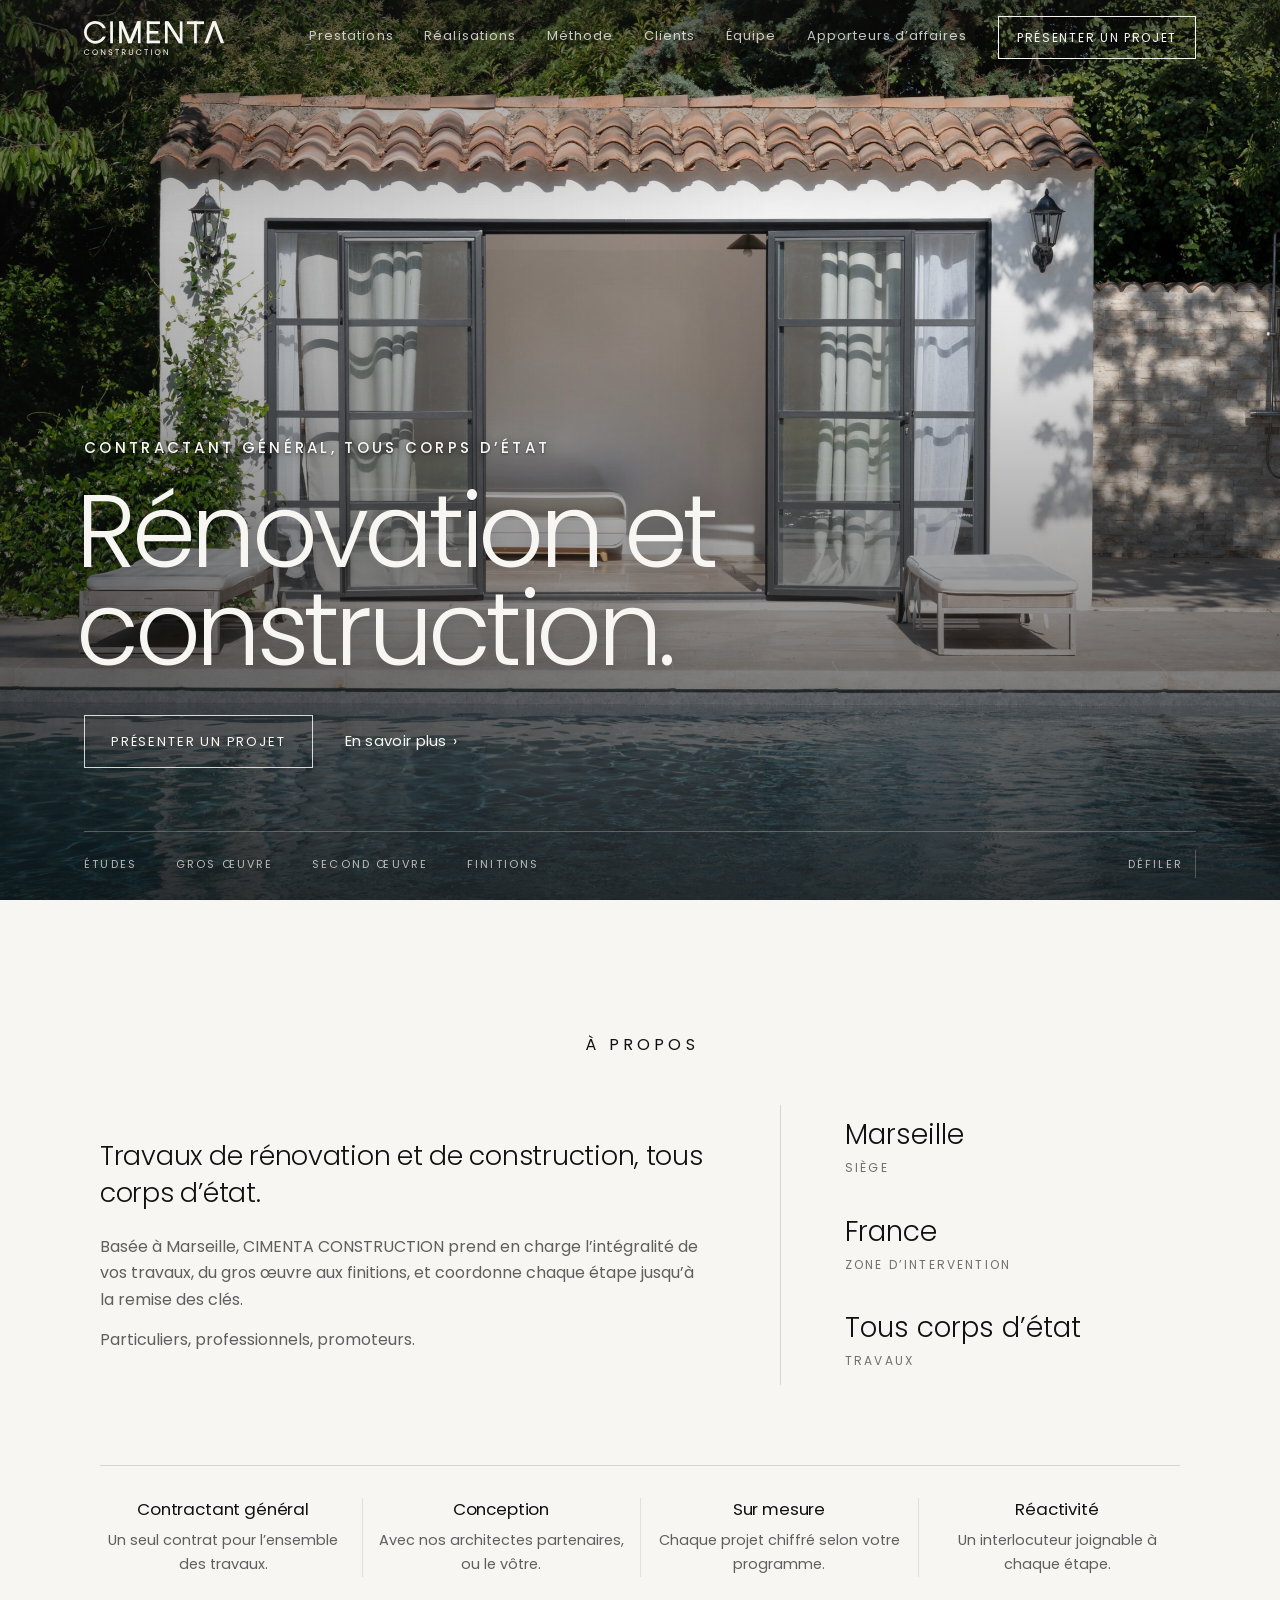
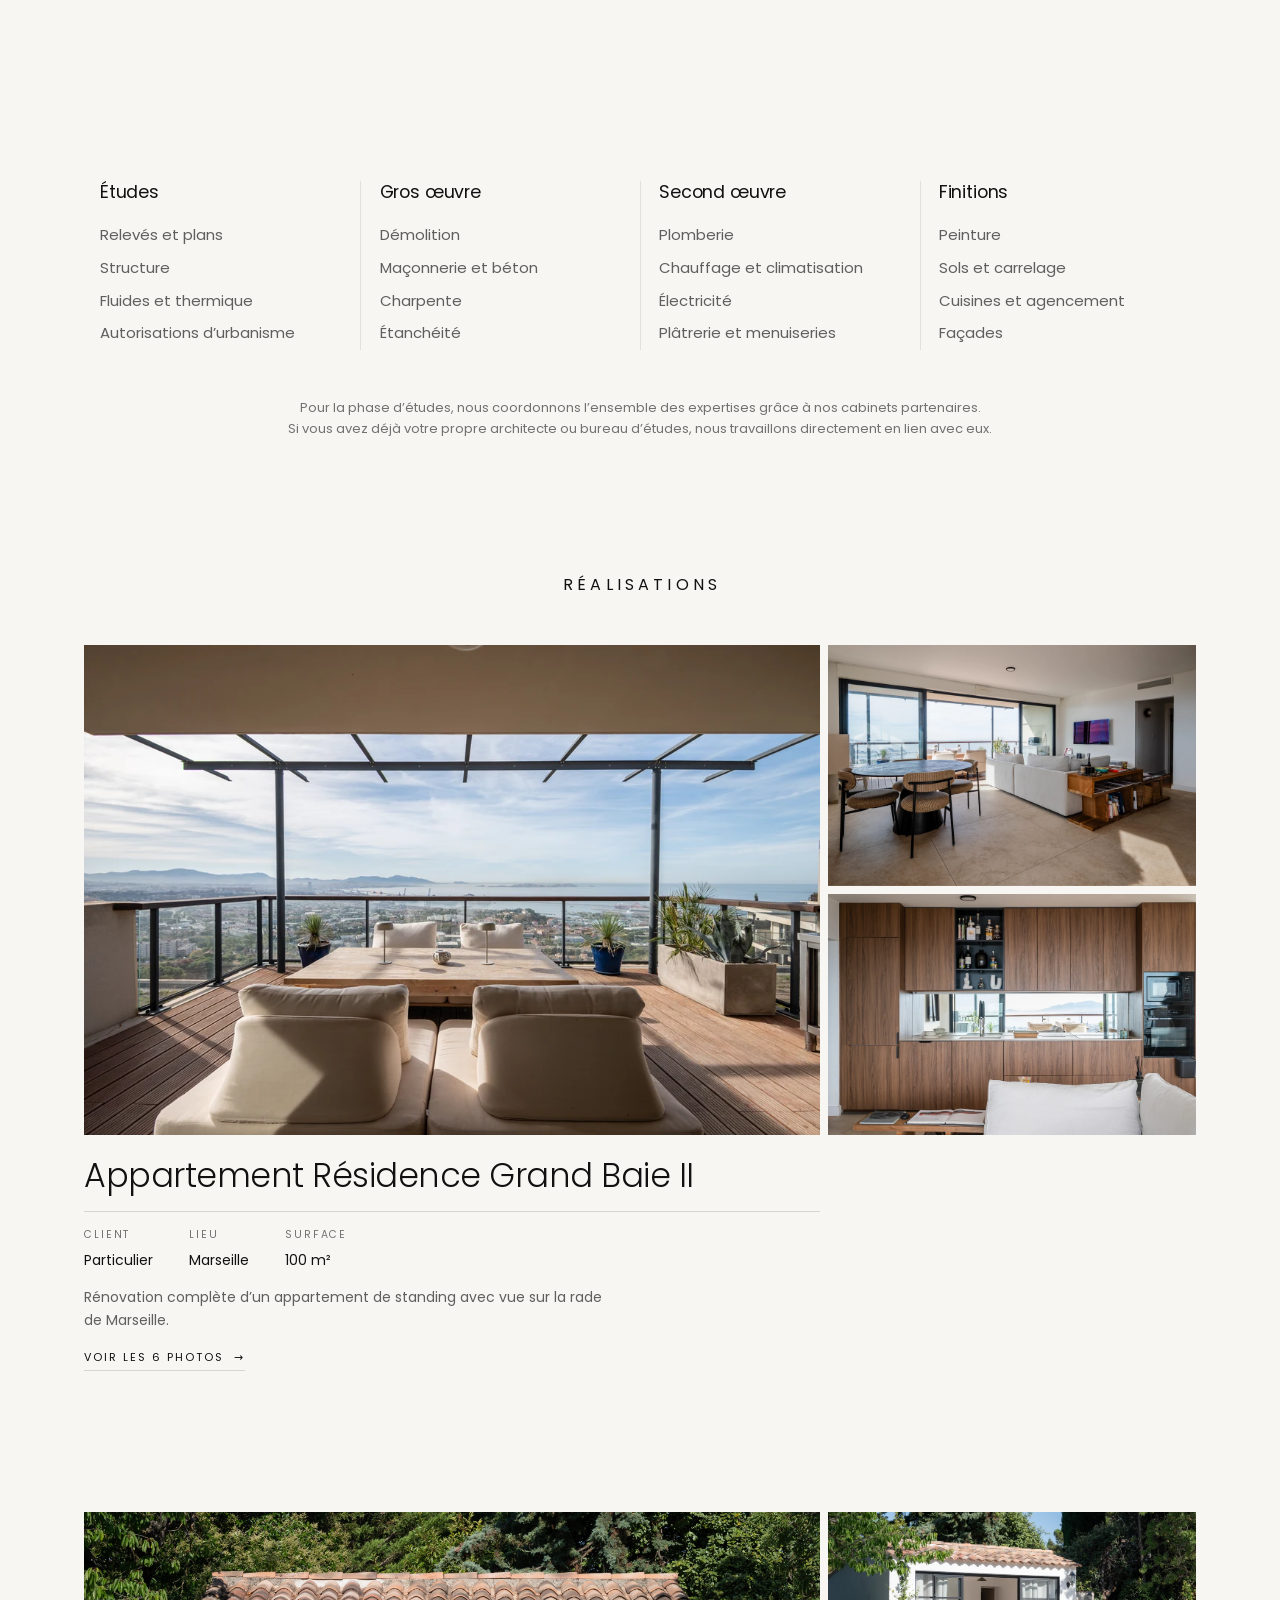
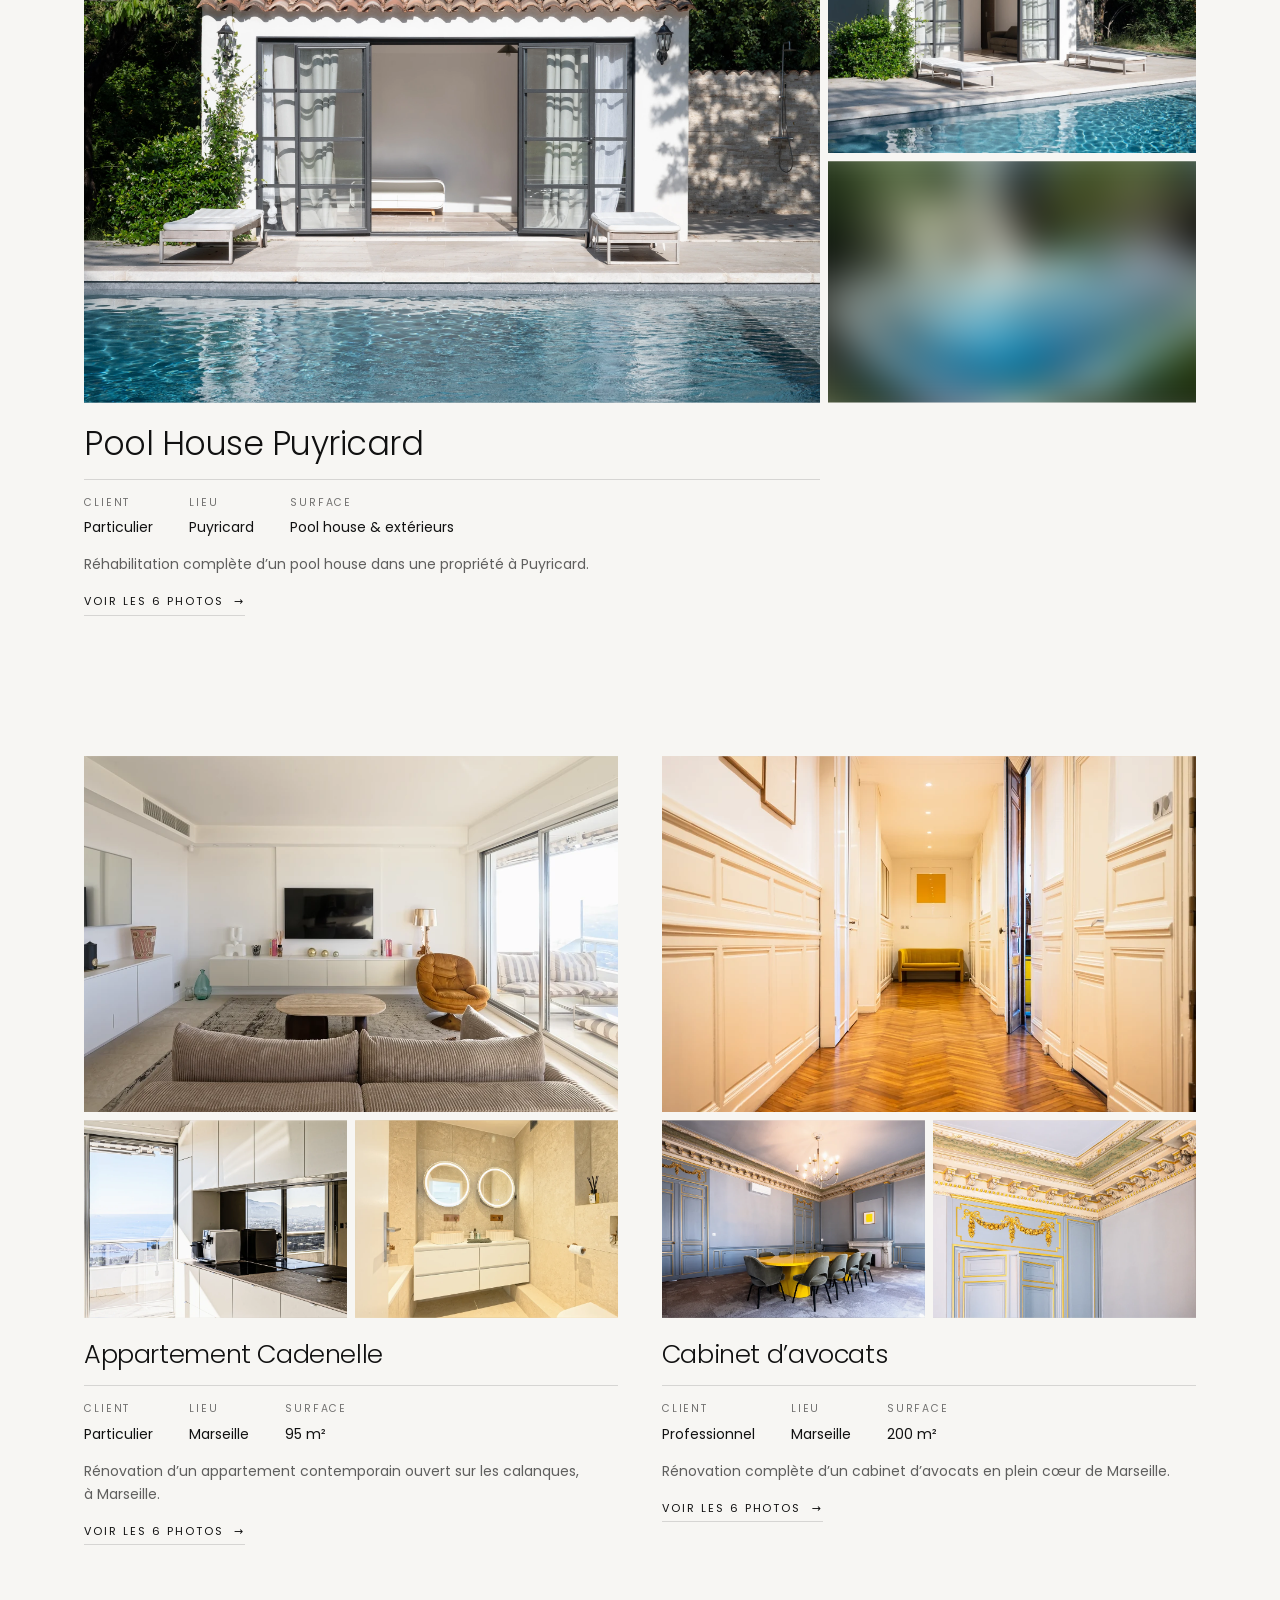
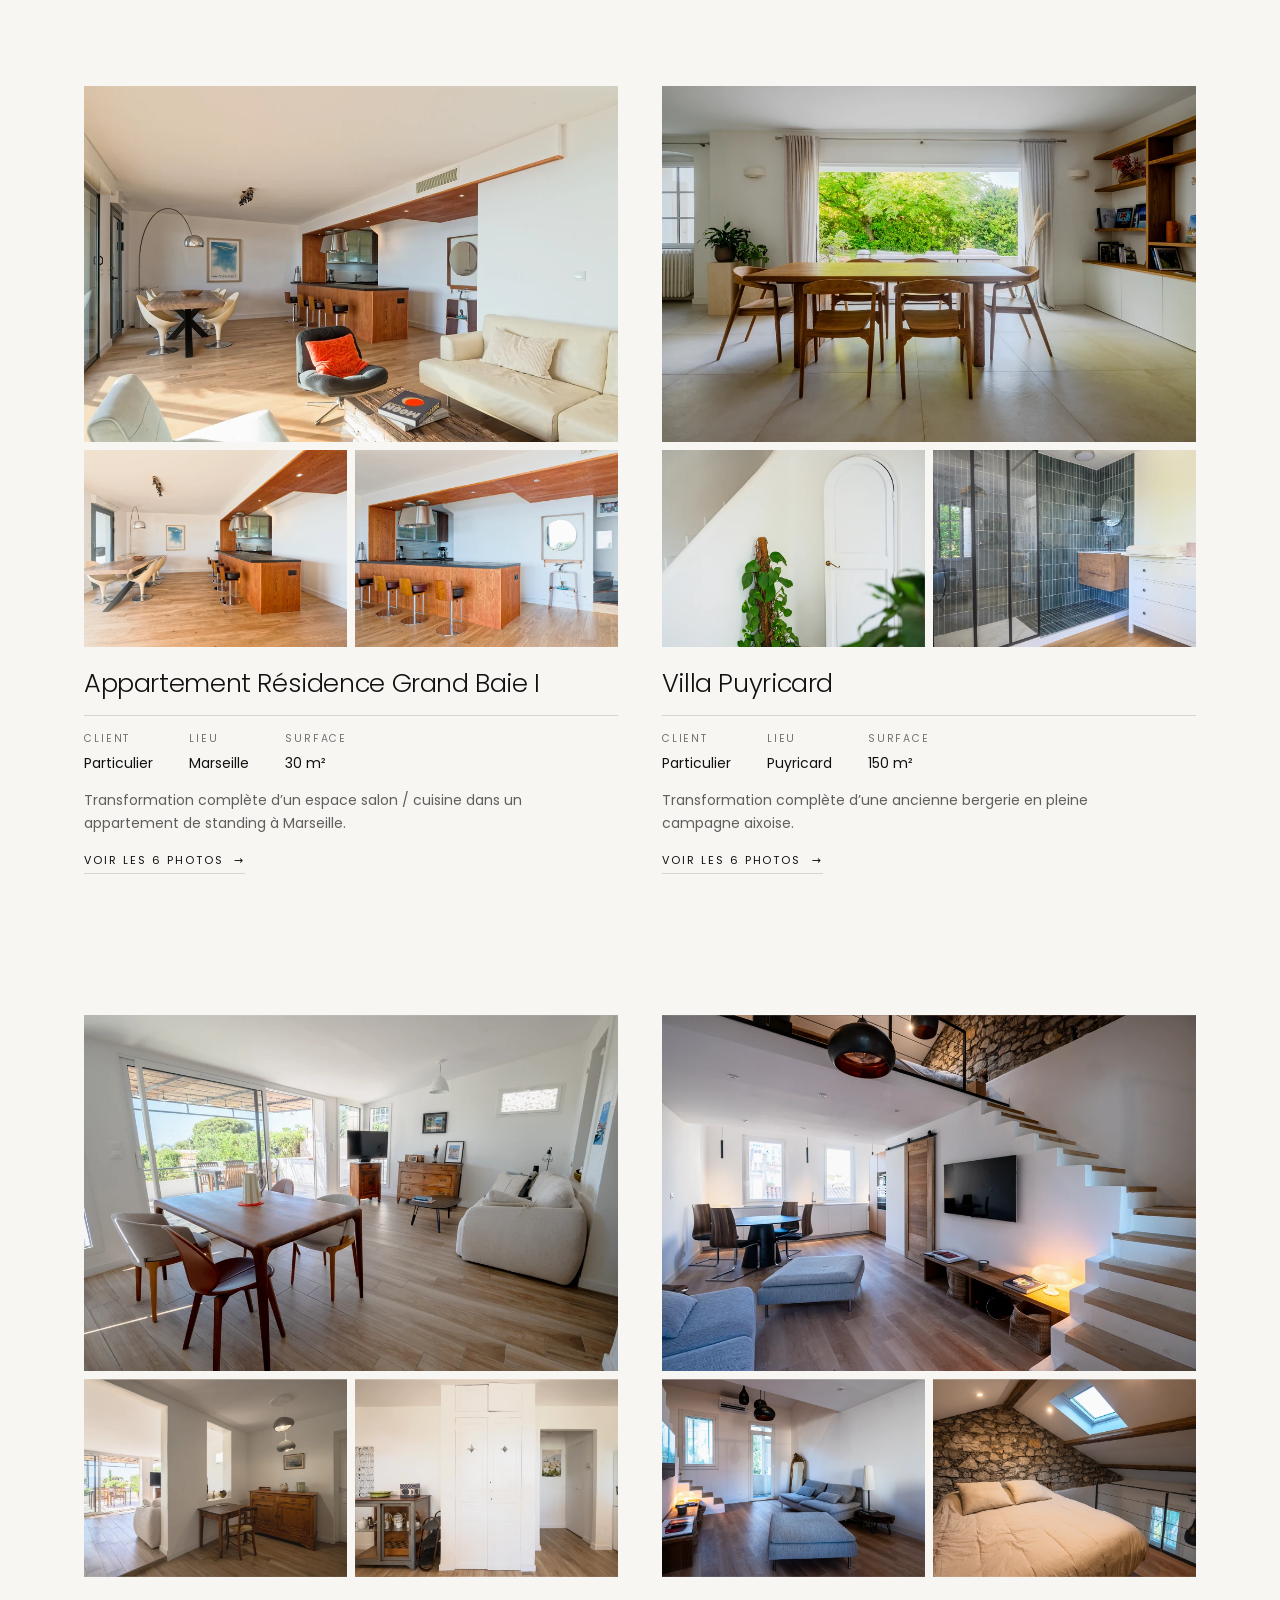
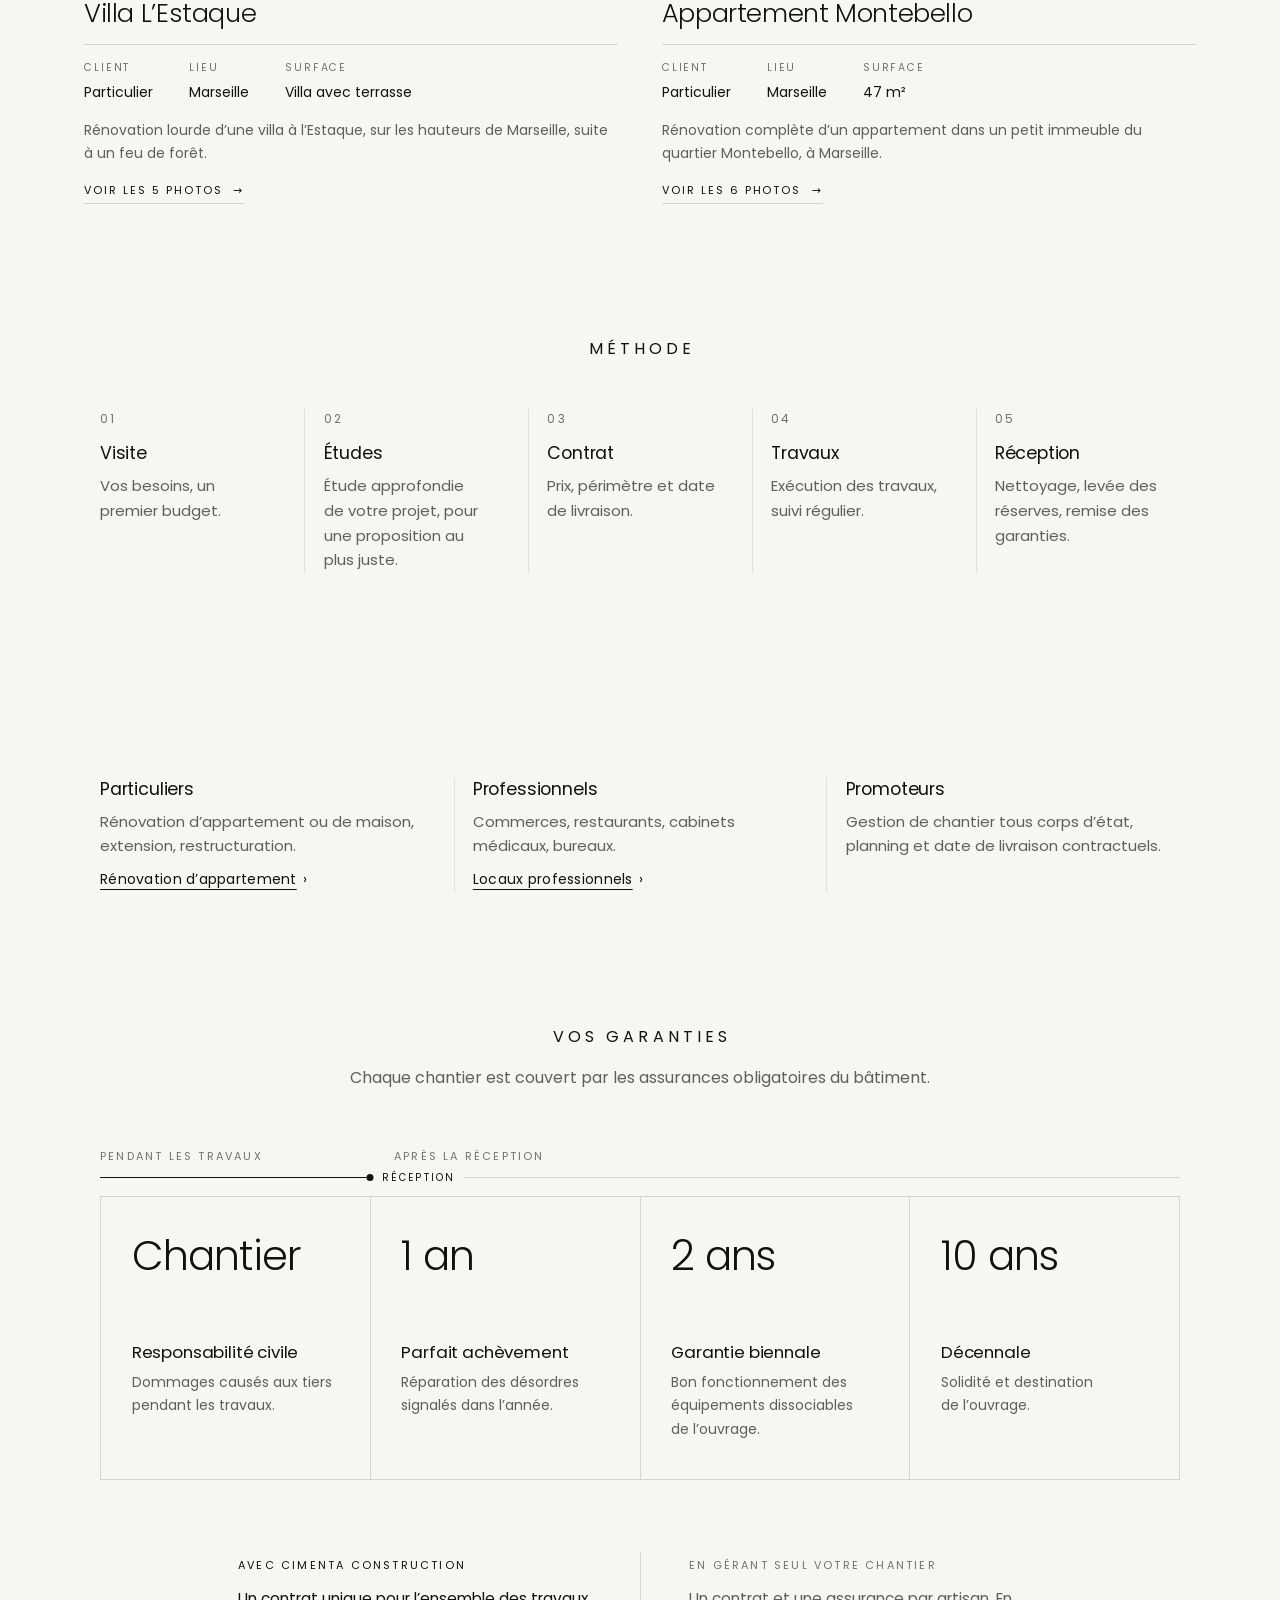
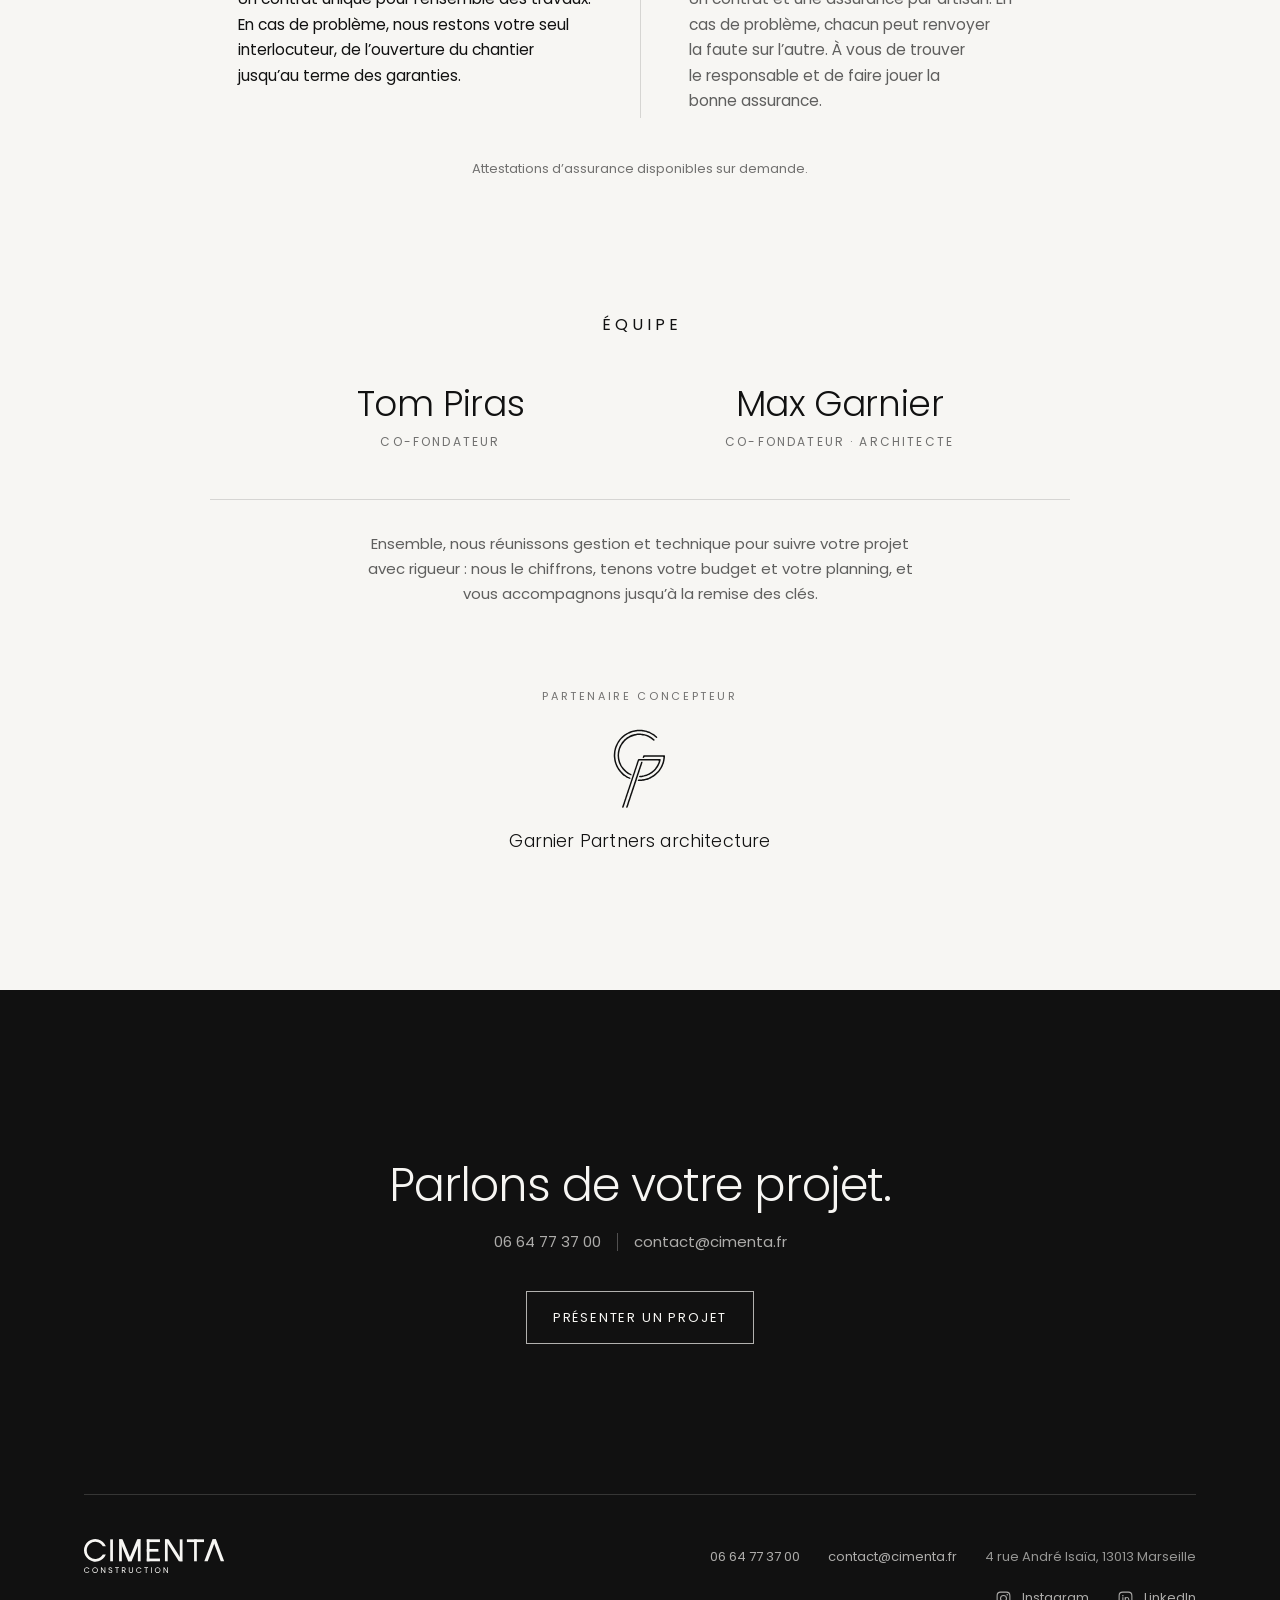
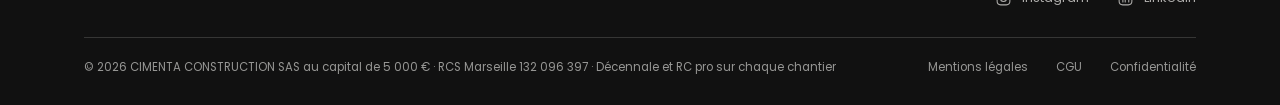
==== commit c56b450f: "Typographie française (apostrophes, espaces insécables) et pied de page mobile épuré Co-Authored-By:" ====
--- a/index.html
+++ b/index.html
@@ -4,14 +4,14 @@
   <meta charset="utf-8">
   <meta name="viewport" content="width=device-width, initial-scale=1, viewport-fit=cover">
   <title>CIMENTA CONSTRUCTION | Contractant général, rénovation et construction</title>
-  <meta name="description" content="CIMENTA CONSTRUCTION, contractant général basé à Marseille, intervient partout en France : rénovation et construction tous corps d'état. Un contrat, un interlocuteur, un budget et une date de livraison définis avant les travaux.">
+  <meta name="description" content="CIMENTA CONSTRUCTION, contractant général basé à Marseille, intervient partout en France : rénovation et construction tous corps d’état. Un contrat, un interlocuteur, un budget et une date de livraison définis avant les travaux.">
   <link rel="canonical" href="https://cimenta.fr/">
   <meta name="theme-color" content="#111111">
   <meta property="og:type" content="website">
   <meta property="og:locale" content="fr_FR">
   <meta property="og:site_name" content="CIMENTA CONSTRUCTION">
   <meta property="og:title" content="CIMENTA CONSTRUCTION | Contractant général, rénovation et construction">
-  <meta property="og:description" content="Rénovation et construction tous corps d'état. Un contrat, un interlocuteur, une date de livraison.">
+  <meta property="og:description" content="Rénovation et construction tous corps d’état. Un contrat, un interlocuteur, une date de livraison.">
   <meta property="og:url" content="https://cimenta.fr/">
   <meta property="og:image" content="https://cimenta.fr/assets/og-cimenta-2026.png">
   <meta name="twitter:card" content="summary_large_image">
@@ -20,7 +20,7 @@
   <link rel="preload" href="/assets/fonts/poppins-latin-300-normal.woff2" as="font" type="font/woff2" crossorigin>
   <link rel="preload" href="/assets/fonts/poppins-latin-400-normal.woff2" as="font" type="font/woff2" crossorigin>
   <link rel="preload" as="image" type="image/webp" imagesrcset="/assets/realisations/pool-house-1-1000.webp 1000w, /assets/realisations/pool-house-1-2000.webp 2560w" imagesizes="(max-aspect-ratio: 3/2) 150vh, 100vw" fetchpriority="high">
-  <link rel="stylesheet" href="/assets/cimenta.css?v=20261104b">
+  <link rel="stylesheet" href="/assets/cimenta.css?v=20261104c">
   <script>document.documentElement.classList.add('js');</script>
   <script type="application/ld+json">
 {
@@ -186,7 +186,7 @@
         <a href="#methode">Méthode</a>
         <a href="#clients">Clients</a>
         <a href="#equipe">Équipe</a>
-        <a href="/apporteur-affaires">Apporteurs d'affaires</a>
+        <a href="/apporteur-affaires">Apporteurs d’affaires</a>
         <a class="btn" href="#formulaire" data-open-form>Présenter un projet</a>
       </nav>
       <button class="burger" id="burger" type="button" aria-label="Ouvrir le menu" aria-expanded="false" aria-controls="drawer">
@@ -202,7 +202,7 @@
       <a href="#methode">Méthode</a>
       <a href="#clients">Clients</a>
       <a href="#equipe">Équipe</a>
-      <a href="/apporteur-affaires">Apporteurs d'affaires</a>
+      <a href="/apporteur-affaires">Apporteurs d’affaires</a>
       <a href="#contact">Contact</a>
     </nav>
     <div class="drawer-foot">
@@ -219,7 +219,7 @@
       <div class="hero-bg hero-stack" aria-hidden="true" data-slides="pool-house-1,pool-house-3,cadenelle-1,cadenelle-3,puyricard-1,montebello-1,montebello-6,estaque-1"><img class="hs on" src="/assets/realisations/pool-house-1-2000.webp" srcset="/assets/realisations/pool-house-1-1000.webp 1000w, /assets/realisations/pool-house-1-2000.webp 2560w" sizes="(max-aspect-ratio: 3/2) 150vh, 100vw" alt="" fetchpriority="high"></div>
       <div class="wrap hpro">
         <div class="hp-main">
-          <p class="sub hp-kicker">Contractant général, tous corps d'état</p>
+          <p class="sub hp-kicker">Contractant général, tous corps d’état</p>
           <h1 id="hero-title">Rénovation et construction.</h1>
           <div class="ha-links">
             <a class="btn btn-solid" href="#formulaire" data-open-form>Présenter un projet</a>
@@ -239,18 +239,18 @@
         <h2 id="apropos-title" data-reveal>À propos</h2>
         <div class="about" data-reveal>
           <div class="about-l">
-            <p class="about-lead">Travaux de rénovation et de construction, tous corps d'état.</p>
-            <p class="about-txt">Basée à Marseille, CIMENTA CONSTRUCTION prend en charge l'intégralité de vos travaux, du gros œuvre aux finitions, et coordonne chaque étape jusqu'à la remise des clés.</p>
+            <p class="about-lead">Travaux de rénovation et de construction, tous corps d’état.</p>
+            <p class="about-txt">Basée à Marseille, CIMENTA CONSTRUCTION prend en charge l’intégralité de vos travaux, du gros œuvre aux finitions, et coordonne chaque étape jusqu’à la remise des clés.</p>
             <p class="about-txt">Particuliers, professionnels, promoteurs.</p>
           </div>
           <div class="about-facts">
             <div><strong>Marseille</strong><span>Siège</span></div>
-            <div><strong>France</strong><span>Zone d'intervention</span></div>
-            <div><strong>Tous corps d'état</strong><span>Travaux</span></div>
+            <div><strong>France</strong><span>Zone d’intervention</span></div>
+            <div><strong>Tous corps d’état</strong><span>Travaux</span></div>
           </div>
         </div>
         <div class="about-points" data-reveal>
-          <div><h3>Contractant général</h3><p>Un seul contrat pour l'ensemble des travaux.</p></div>
+          <div><h3>Contractant général</h3><p>Un seul contrat pour l’ensemble des travaux.</p></div>
           <div><h3>Conception</h3><p>Avec nos architectes partenaires, ou le vôtre.</p></div>
           <div><h3>Sur mesure</h3><p>Chaque projet chiffré selon votre programme.</p></div>
           <div><h3>Réactivité</h3><p>Un interlocuteur joignable à chaque étape.</p></div>
@@ -263,12 +263,12 @@
       <div class="wrap">
         <h2 id="prestations-title" data-reveal>Prestations</h2>
         <div class="mgrid c4" data-reveal>
-          <div><h3>Études</h3><ul class="plain"><li>Relevés et plans</li><li>Structure</li><li>Fluides et thermique</li><li>Autorisations d'urbanisme</li></ul></div>
+          <div><h3>Études</h3><ul class="plain"><li>Relevés et plans</li><li>Structure</li><li>Fluides et thermique</li><li>Autorisations d’urbanisme</li></ul></div>
           <div><h3>Gros œuvre</h3><ul class="plain"><li>Démolition</li><li>Maçonnerie et béton</li><li>Charpente</li><li>Étanchéité</li></ul></div>
           <div><h3>Second œuvre</h3><ul class="plain"><li>Plomberie</li><li>Chauffage et climatisation</li><li>Électricité</li><li>Plâtrerie et menuiseries</li></ul></div>
           <div><h3>Finitions</h3><ul class="plain"><li>Peinture</li><li>Sols et carrelage</li><li>Cuisines et agencement</li><li>Façades</li></ul></div>
         </div>
-        <p class="foot-note presta-note" data-reveal><span class="pn-l">Pour la phase d'études, nous coordonnons l'ensemble des expertises grâce à nos cabinets partenaires.</span> <span class="pn-l">Si vous avez déjà votre propre architecte ou bureau d'études, nous travaillons directement en lien avec eux.</span></p>
+        <p class="foot-note presta-note" data-reveal><span class="pn-l">Pour la phase d’études, nous coordonnons l’ensemble des expertises grâce à nos cabinets partenaires.</span> <span class="pn-l">Si vous avez déjà votre propre architecte ou bureau d’études, nous travaillons directement en lien avec eux.</span></p>
       </div>
     </section>
 
@@ -278,60 +278,60 @@
         <h2 id="realisations-title" data-reveal>Réalisations</h2>
         <div class="rx-list">
           <article class="rx rx-feat" id="rx-grand-baie-complet" aria-labelledby="rx-grand-baie-complet-t">
-            <div class="rx-media" data-reveal><button type="button" class="rx-it rx-main" data-rv="7" data-i="0" style="--lq:url([data-uri])" aria-label="Agrandir : Appartement Résidence Grand Baie II, photo 1 sur 6"><img src="/assets/realisations/grand-baie-complet-3-1000.webp" srcset="/assets/realisations/grand-baie-complet-3-1000.webp 1000w, /assets/realisations/grand-baie-complet-3-2000.webp 2560w" sizes="(max-width: 700px) 100vw, 820px" alt="Appartement Résidence Grand Baie II, photo 1" width="1000" height="667" loading="lazy" decoding="async"></button><div class="rx-sm"><button type="button" class="rx-it" data-rv="7" data-i="1" style="--lq:url([data-uri])" aria-label="Agrandir : Appartement Résidence Grand Baie II, photo 2 sur 6"><img src="/assets/realisations/grand-baie-complet-1-1000.webp" srcset="/assets/realisations/grand-baie-complet-1-1000.webp 1000w, /assets/realisations/grand-baie-complet-1-2000.webp 2560w" sizes="(max-width: 700px) 50vw, 400px" alt="Appartement Résidence Grand Baie II, photo 2" width="1000" height="667" loading="lazy" decoding="async"></button><button type="button" class="rx-it" data-rv="7" data-i="2" style="--lq:url([data-uri])" aria-label="Agrandir : Appartement Résidence Grand Baie II, photo 3 sur 6"><img src="/assets/realisations/grand-baie-complet-2-1000.webp" srcset="/assets/realisations/grand-baie-complet-2-1000.webp 1000w, /assets/realisations/grand-baie-complet-2-2000.webp 2560w" sizes="(max-width: 700px) 50vw, 400px" alt="Appartement Résidence Grand Baie II, photo 3" width="1000" height="667" loading="lazy" decoding="async"></button></div></div>
+            <div class="rx-media" data-reveal><button type="button" class="rx-it rx-main" data-rv="7" data-i="0" style="--lq:url([data-uri])" aria-label="Agrandir : Appartement Résidence Grand Baie II, photo 1 sur 6"><img src="/assets/realisations/grand-baie-complet-3-1000.webp" srcset="/assets/realisations/grand-baie-complet-3-1000.webp 1000w, /assets/realisations/grand-baie-complet-3-2000.webp 2560w" sizes="(max-width: 700px) 100vw, 820px" alt="Appartement Résidence Grand Baie II, photo 1" width="1000" height="667" loading="lazy" decoding="async"></button><div class="rx-sm"><button type="button" class="rx-it" data-rv="7" data-i="1" style="--lq:url([data-uri])" aria-label="Agrandir : Appartement Résidence Grand Baie II, photo 2 sur 6"><img src="/assets/realisations/grand-baie-complet-1-1000.webp" srcset="/assets/realisations/grand-baie-complet-1-1000.webp 1000w, /assets/realisations/grand-baie-complet-1-2000.webp 2560w" sizes="(max-width: 700px) 50vw, 400px" alt="Appartement Résidence Grand Baie II, photo 2" width="1000" height="667" loading="lazy" decoding="async"></button><button type="button" class="rx-it" data-rv="7" data-i="2" style="--lq:url([data-uri])" aria-label="Agrandir : Appartement Résidence Grand Baie II, photo 3 sur 6"><img src="/assets/realisations/grand-baie-complet-2-1000.webp" srcset="/assets/realisations/grand-baie-complet-2-1000.webp 1000w, /assets/realisations/grand-baie-complet-2-2000.webp 2560w" sizes="(max-width: 700px) 50vw, 400px" alt="Appartement Résidence Grand Baie II, photo 3" width="1000" height="667" loading="lazy" decoding="async"></button></div></div>
             <div class="rx-cap" data-reveal>
               <h3 id="rx-grand-baie-complet-t">Appartement Résidence Grand Baie II</h3>
-              <div class="rx-info"><dl class="rx-facts"><div><dt>Client</dt><dd>Particulier</dd></div><div><dt>Lieu</dt><dd>Marseille</dd></div><div><dt>Surface</dt><dd>100 m²</dd></div></dl><p class="rx-desc">Rénovation complète d&#x27;un appartement de standing avec vue sur la rade de Marseille.</p><button type="button" class="rx-more" data-rv="7" data-i="0">Voir les 6 photos<span aria-hidden="true">→</span></button></div>
+              <div class="rx-info"><dl class="rx-facts"><div><dt>Client</dt><dd>Particulier</dd></div><div><dt>Lieu</dt><dd>Marseille</dd></div><div><dt>Surface</dt><dd>100 m²</dd></div></dl><p class="rx-desc">Rénovation complète d’un appartement de standing avec vue sur la rade de Marseille.</p><button type="button" class="rx-more" data-rv="7" data-i="0">Voir les 6 photos<span aria-hidden="true">→</span></button></div>
             </div>
           </article>
           <article class="rx rx-feat" id="rx-pool-house" aria-labelledby="rx-pool-house-t">
-            <div class="rx-media" data-reveal><button type="button" class="rx-it rx-main" data-rv="0" data-i="0" style="--lq:url([data-uri])" aria-label="Agrandir : Pool House Puyricard, photo 1 sur 6"><img src="/assets/realisations/pool-house-1-1000.webp" srcset="/assets/realisations/pool-house-1-1000.webp 1000w, /assets/realisations/pool-house-1-2000.webp 2560w" sizes="(max-width: 700px) 100vw, 820px" alt="Pool House Puyricard, photo 1" width="1000" height="656" loading="lazy" decoding="async"></button><div class="rx-sm"><button type="button" class="rx-it" data-rv="0" data-i="1" style="--lq:url([data-uri])" aria-label="Agrandir : Pool House Puyricard, photo 2 sur 6"><img src="/assets/realisations/pool-house-2-1000.webp" srcset="/assets/realisations/pool-house-2-1000.webp 1000w, /assets/realisations/pool-house-2-2000.webp 2560w" sizes="(max-width: 700px) 50vw, 400px" alt="Pool House Puyricard, photo 2" width="1000" height="667" loading="lazy" decoding="async"></button><button type="button" class="rx-it" data-rv="0" data-i="2" style="--lq:url([data-uri])" aria-label="Agrandir : Pool House Puyricard, photo 3 sur 6"><img src="/assets/realisations/pool-house-3-1000.webp" srcset="/assets/realisations/pool-house-3-1000.webp 1000w, /assets/realisations/pool-house-3-2000.webp 2560w" sizes="(max-width: 700px) 50vw, 400px" alt="Pool House Puyricard, photo 3" width="1000" height="667" loading="lazy" decoding="async"></button></div></div>
+            <div class="rx-media" data-reveal><button type="button" class="rx-it rx-main" data-rv="0" data-i="0" style="--lq:url([data-uri])" aria-label="Agrandir : Pool House Puyricard, photo 1 sur 6"><img src="/assets/realisations/pool-house-1-1000.webp" srcset="/assets/realisations/pool-house-1-1000.webp 1000w, /assets/realisations/pool-house-1-2000.webp 2560w" sizes="(max-width: 700px) 100vw, 820px" alt="Pool House Puyricard, photo 1" width="1000" height="656" loading="lazy" decoding="async"></button><div class="rx-sm"><button type="button" class="rx-it" data-rv="0" data-i="1" style="--lq:url([data-uri])" aria-label="Agrandir : Pool House Puyricard, photo 2 sur 6"><img src="/assets/realisations/pool-house-2-1000.webp" srcset="/assets/realisations/pool-house-2-1000.webp 1000w, /assets/realisations/pool-house-2-2000.webp 2560w" sizes="(max-width: 700px) 50vw, 400px" alt="Pool House Puyricard, photo 2" width="1000" height="667" loading="lazy" decoding="async"></button><button type="button" class="rx-it" data-rv="0" data-i="2" style="--lq:url([data-uri])" aria-label="Agrandir : Pool House Puyricard, photo 3 sur 6"><img src="/assets/realisations/pool-house-3-1000.webp" srcset="/assets/realisations/pool-house-3-1000.webp 1000w, /assets/realisations/pool-house-3-2000.webp 2560w" sizes="(max-width: 700px) 50vw, 400px" alt="Pool House Puyricard, photo 3" width="1000" height="667" loading="lazy" decoding="async"></button></div></div>
             <div class="rx-cap" data-reveal>
               <h3 id="rx-pool-house-t">Pool House Puyricard</h3>
-              <div class="rx-info"><dl class="rx-facts"><div><dt>Client</dt><dd>Particulier</dd></div><div><dt>Lieu</dt><dd>Puyricard</dd></div><div><dt>Surface</dt><dd>Pool house &amp; extérieurs</dd></div></dl><p class="rx-desc">Réhabilitation complète d&#x27;un pool house dans une propriété à Puyricard.</p><button type="button" class="rx-more" data-rv="0" data-i="0">Voir les 6 photos<span aria-hidden="true">→</span></button></div>
+              <div class="rx-info"><dl class="rx-facts"><div><dt>Client</dt><dd>Particulier</dd></div><div><dt>Lieu</dt><dd>Puyricard</dd></div><div><dt>Surface</dt><dd>Pool house &amp; extérieurs</dd></div></dl><p class="rx-desc">Réhabilitation complète d’un pool house dans une propriété à Puyricard.</p><button type="button" class="rx-more" data-rv="0" data-i="0">Voir les 6 photos<span aria-hidden="true">→</span></button></div>
             </div>
           </article>
           <div class="rx-pairs">
           <article class="rx" id="rx-cadenelle" aria-labelledby="rx-cadenelle-t">
-            <div class="rx-media" data-reveal><button type="button" class="rx-it rx-main" data-rv="1" data-i="0" style="--lq:url([data-uri])" aria-label="Agrandir : Appartement Cadenelle, photo 1 sur 6"><img src="/assets/realisations/cadenelle-1-1000.webp" srcset="/assets/realisations/cadenelle-1-1000.webp 1000w, /assets/realisations/cadenelle-1-2000.webp 2560w" sizes="(max-width: 700px) 100vw, 600px" alt="Appartement Cadenelle, photo 1" width="1000" height="667" loading="lazy" decoding="async"></button><div class="rx-sm"><button type="button" class="rx-it" data-rv="1" data-i="1" style="--lq:url([data-uri])" aria-label="Agrandir : Appartement Cadenelle, photo 2 sur 6"><img src="/assets/realisations/cadenelle-3-1000.webp" srcset="/assets/realisations/cadenelle-3-1000.webp 1000w, /assets/realisations/cadenelle-3-2000.webp 2560w" sizes="(max-width: 700px) 50vw, 300px" alt="Appartement Cadenelle, photo 2" width="1000" height="667" loading="lazy" decoding="async"></button><button type="button" class="rx-it" data-rv="1" data-i="2" style="--lq:url([data-uri])" aria-label="Agrandir : Appartement Cadenelle, photo 3 sur 6"><img src="/assets/realisations/cadenelle-4-1000.webp" srcset="/assets/realisations/cadenelle-4-1000.webp 1000w, /assets/realisations/cadenelle-4-2000.webp 2560w" sizes="(max-width: 700px) 50vw, 300px" alt="Appartement Cadenelle, photo 3" width="1000" height="667" loading="lazy" decoding="async"></button></div></div>
+            <div class="rx-media" data-reveal><button type="button" class="rx-it rx-main" data-rv="1" data-i="0" style="--lq:url([data-uri])" aria-label="Agrandir : Appartement Cadenelle, photo 1 sur 6"><img src="/assets/realisations/cadenelle-1-1000.webp" srcset="/assets/realisations/cadenelle-1-1000.webp 1000w, /assets/realisations/cadenelle-1-2000.webp 2560w" sizes="(max-width: 700px) 100vw, 600px" alt="Appartement Cadenelle, photo 1" width="1000" height="667" loading="lazy" decoding="async"></button><div class="rx-sm"><button type="button" class="rx-it" data-rv="1" data-i="1" style="--lq:url([data-uri])" aria-label="Agrandir : Appartement Cadenelle, photo 2 sur 6"><img src="/assets/realisations/cadenelle-3-1000.webp" srcset="/assets/realisations/cadenelle-3-1000.webp 1000w, /assets/realisations/cadenelle-3-2000.webp 2560w" sizes="(max-width: 700px) 50vw, 300px" alt="Appartement Cadenelle, photo 2" width="1000" height="667" loading="lazy" decoding="async"></button><button type="button" class="rx-it" data-rv="1" data-i="2" style="--lq:url([data-uri])" aria-label="Agrandir : Appartement Cadenelle, photo 3 sur 6"><img src="/assets/realisations/cadenelle-4-1000.webp" srcset="/assets/realisations/cadenelle-4-1000.webp 1000w, /assets/realisations/cadenelle-4-2000.webp 2560w" sizes="(max-width: 700px) 50vw, 300px" alt="Appartement Cadenelle, photo 3" width="1000" height="667" loading="lazy" decoding="async"></button></div></div>
             <div class="rx-cap" data-reveal>
               <h3 id="rx-cadenelle-t">Appartement Cadenelle</h3>
-              <div class="rx-info"><dl class="rx-facts"><div><dt>Client</dt><dd>Particulier</dd></div><div><dt>Lieu</dt><dd>Marseille</dd></div><div><dt>Surface</dt><dd>95 m²</dd></div></dl><p class="rx-desc">Rénovation d&#x27;un appartement contemporain ouvert sur les calanques, à Marseille.</p><button type="button" class="rx-more" data-rv="1" data-i="0">Voir les 6 photos<span aria-hidden="true">→</span></button></div>
+              <div class="rx-info"><dl class="rx-facts"><div><dt>Client</dt><dd>Particulier</dd></div><div><dt>Lieu</dt><dd>Marseille</dd></div><div><dt>Surface</dt><dd>95 m²</dd></div></dl><p class="rx-desc">Rénovation d’un appartement contemporain ouvert sur les calanques, à Marseille.</p><button type="button" class="rx-more" data-rv="1" data-i="0">Voir les 6 photos<span aria-hidden="true">→</span></button></div>
             </div>
           </article>
           <article class="rx" id="rx-cabinet" aria-labelledby="rx-cabinet-t">
-            <div class="rx-media" data-reveal><button type="button" class="rx-it rx-main" data-rv="6" data-i="0" style="--lq:url([data-uri])" aria-label="Agrandir : Cabinet d&#x27;avocats, photo 1 sur 6"><img src="/assets/realisations/cabinet-1-1000.webp" srcset="/assets/realisations/cabinet-1-1000.webp 1000w, /assets/realisations/cabinet-1-2000.webp 2500w" sizes="(max-width: 700px) 100vw, 600px" alt="Cabinet d&#x27;avocats, photo 1" width="1000" height="667" loading="lazy" decoding="async"></button><div class="rx-sm"><button type="button" class="rx-it" data-rv="6" data-i="1" style="--lq:url([data-uri])" aria-label="Agrandir : Cabinet d&#x27;avocats, photo 2 sur 6"><img src="/assets/realisations/cabinet-2-1000.webp" srcset="/assets/realisations/cabinet-2-1000.webp 1000w, /assets/realisations/cabinet-2-2000.webp 2500w" sizes="(max-width: 700px) 50vw, 300px" alt="Cabinet d&#x27;avocats, photo 2" width="1000" height="667" loading="lazy" decoding="async"></button><button type="button" class="rx-it" data-rv="6" data-i="2" style="--lq:url([data-uri])" aria-label="Agrandir : Cabinet d&#x27;avocats, photo 3 sur 6"><img src="/assets/realisations/cabinet-5-1000.webp" srcset="/assets/realisations/cabinet-5-1000.webp 1000w, /assets/realisations/cabinet-5-2000.webp 2500w" sizes="(max-width: 700px) 50vw, 300px" alt="Cabinet d&#x27;avocats, photo 3" width="1000" height="667" loading="lazy" decoding="async"></button></div></div>
-            <div class="rx-cap" data-reveal>
-              <h3 id="rx-cabinet-t">Cabinet d&#x27;avocats</h3>
-              <div class="rx-info"><dl class="rx-facts"><div><dt>Client</dt><dd>Professionnel</dd></div><div><dt>Lieu</dt><dd>Marseille</dd></div><div><dt>Surface</dt><dd>200 m²</dd></div></dl><p class="rx-desc">Rénovation complète d&#x27;un cabinet d&#x27;avocats en plein cœur de Marseille.</p><button type="button" class="rx-more" data-rv="6" data-i="0">Voir les 6 photos<span aria-hidden="true">→</span></button></div>
+            <div class="rx-media" data-reveal><button type="button" class="rx-it rx-main" data-rv="6" data-i="0" style="--lq:url([data-uri])" aria-label="Agrandir : Cabinet d’avocats, photo 1 sur 6"><img src="/assets/realisations/cabinet-1-1000.webp" srcset="/assets/realisations/cabinet-1-1000.webp 1000w, /assets/realisations/cabinet-1-2000.webp 2500w" sizes="(max-width: 700px) 100vw, 600px" alt="Cabinet d’avocats, photo 1" width="1000" height="667" loading="lazy" decoding="async"></button><div class="rx-sm"><button type="button" class="rx-it" data-rv="6" data-i="1" style="--lq:url([data-uri])" aria-label="Agrandir : Cabinet d’avocats, photo 2 sur 6"><img src="/assets/realisations/cabinet-2-1000.webp" srcset="/assets/realisations/cabinet-2-1000.webp 1000w, /assets/realisations/cabinet-2-2000.webp 2500w" sizes="(max-width: 700px) 50vw, 300px" alt="Cabinet d’avocats, photo 2" width="1000" height="667" loading="lazy" decoding="async"></button><button type="button" class="rx-it" data-rv="6" data-i="2" style="--lq:url([data-uri])" aria-label="Agrandir : Cabinet d’avocats, photo 3 sur 6"><img src="/assets/realisations/cabinet-5-1000.webp" srcset="/assets/realisations/cabinet-5-1000.webp 1000w, /assets/realisations/cabinet-5-2000.webp 2500w" sizes="(max-width: 700px) 50vw, 300px" alt="Cabinet d’avocats, photo 3" width="1000" height="667" loading="lazy" decoding="async"></button></div></div>
+            <div class="rx-cap" data-reveal>
+              <h3 id="rx-cabinet-t">Cabinet d’avocats</h3>
+              <div class="rx-info"><dl class="rx-facts"><div><dt>Client</dt><dd>Professionnel</dd></div><div><dt>Lieu</dt><dd>Marseille</dd></div><div><dt>Surface</dt><dd>200 m²</dd></div></dl><p class="rx-desc">Rénovation complète d’un cabinet d’avocats en plein cœur de Marseille.</p><button type="button" class="rx-more" data-rv="6" data-i="0">Voir les 6 photos<span aria-hidden="true">→</span></button></div>
             </div>
           </article>
           <article class="rx" id="rx-grand-baie" aria-labelledby="rx-grand-baie-t">
-            <div class="rx-media" data-reveal><button type="button" class="rx-it rx-main" data-rv="2" data-i="0" style="--lq:url([data-uri])" aria-label="Agrandir : Appartement Résidence Grand Baie I, photo 1 sur 6"><img src="/assets/realisations/grand-baie-1-1000.webp" srcset="/assets/realisations/grand-baie-1-1000.webp 1000w, /assets/realisations/grand-baie-1-2000.webp 2560w" sizes="(max-width: 700px) 100vw, 600px" alt="Appartement Résidence Grand Baie I, photo 1" width="1000" height="667" loading="lazy" decoding="async"></button><div class="rx-sm"><button type="button" class="rx-it" data-rv="2" data-i="1" style="--lq:url([data-uri])" aria-label="Agrandir : Appartement Résidence Grand Baie I, photo 2 sur 6"><img src="/assets/realisations/grand-baie-2-1000.webp" srcset="/assets/realisations/grand-baie-2-1000.webp 1000w, /assets/realisations/grand-baie-2-2000.webp 2560w" sizes="(max-width: 700px) 50vw, 300px" alt="Appartement Résidence Grand Baie I, photo 2" width="1000" height="667" loading="lazy" decoding="async"></button><button type="button" class="rx-it" data-rv="2" data-i="2" style="--lq:url([data-uri])" aria-label="Agrandir : Appartement Résidence Grand Baie I, photo 3 sur 6"><img src="/assets/realisations/grand-baie-4-1000.webp" srcset="/assets/realisations/grand-baie-4-1000.webp 1000w, /assets/realisations/grand-baie-4-2000.webp 2560w" sizes="(max-width: 700px) 50vw, 300px" alt="Appartement Résidence Grand Baie I, photo 3" width="1000" height="667" loading="lazy" decoding="async"></button></div></div>
+            <div class="rx-media" data-reveal><button type="button" class="rx-it rx-main" data-rv="2" data-i="0" style="--lq:url([data-uri])" aria-label="Agrandir : Appartement Résidence Grand Baie I, photo 1 sur 6"><img src="/assets/realisations/grand-baie-1-1000.webp" srcset="/assets/realisations/grand-baie-1-1000.webp 1000w, /assets/realisations/grand-baie-1-2000.webp 2560w" sizes="(max-width: 700px) 100vw, 600px" alt="Appartement Résidence Grand Baie I, photo 1" width="1000" height="667" loading="lazy" decoding="async"></button><div class="rx-sm"><button type="button" class="rx-it" data-rv="2" data-i="1" style="--lq:url([data-uri])" aria-label="Agrandir : Appartement Résidence Grand Baie I, photo 2 sur 6"><img src="/assets/realisations/grand-baie-2-1000.webp" srcset="/assets/realisations/grand-baie-2-1000.webp 1000w, /assets/realisations/grand-baie-2-2000.webp 2560w" sizes="(max-width: 700px) 50vw, 300px" alt="Appartement Résidence Grand Baie I, photo 2" width="1000" height="667" loading="lazy" decoding="async"></button><button type="button" class="rx-it" data-rv="2" data-i="2" style="--lq:url([data-uri])" aria-label="Agrandir : Appartement Résidence Grand Baie I, photo 3 sur 6"><img src="/assets/realisations/grand-baie-4-1000.webp" srcset="/assets/realisations/grand-baie-4-1000.webp 1000w, /assets/realisations/grand-baie-4-2000.webp 2560w" sizes="(max-width: 700px) 50vw, 300px" alt="Appartement Résidence Grand Baie I, photo 3" width="1000" height="667" loading="lazy" decoding="async"></button></div></div>
             <div class="rx-cap" data-reveal>
               <h3 id="rx-grand-baie-t">Appartement Résidence Grand Baie I</h3>
-              <div class="rx-info"><dl class="rx-facts"><div><dt>Client</dt><dd>Particulier</dd></div><div><dt>Lieu</dt><dd>Marseille</dd></div><div><dt>Surface</dt><dd>30 m²</dd></div></dl><p class="rx-desc">Transformation complète d&#x27;un espace salon / cuisine dans un appartement de standing à Marseille.</p><button type="button" class="rx-more" data-rv="2" data-i="0">Voir les 6 photos<span aria-hidden="true">→</span></button></div>
+              <div class="rx-info"><dl class="rx-facts"><div><dt>Client</dt><dd>Particulier</dd></div><div><dt>Lieu</dt><dd>Marseille</dd></div><div><dt>Surface</dt><dd>30 m²</dd></div></dl><p class="rx-desc">Transformation complète d’un espace salon / cuisine dans un appartement de standing à Marseille.</p><button type="button" class="rx-more" data-rv="2" data-i="0">Voir les 6 photos<span aria-hidden="true">→</span></button></div>
             </div>
           </article>
           <article class="rx" id="rx-puyricard" aria-labelledby="rx-puyricard-t">
-            <div class="rx-media" data-reveal><button type="button" class="rx-it rx-main" data-rv="3" data-i="0" style="--lq:url([data-uri])" aria-label="Agrandir : Villa Puyricard, photo 1 sur 6"><img src="/assets/realisations/puyricard-1-1000.webp" srcset="/assets/realisations/puyricard-1-1000.webp 1000w, /assets/realisations/puyricard-1-2000.webp 2560w" sizes="(max-width: 700px) 100vw, 600px" alt="Villa Puyricard, photo 1" width="1000" height="667" loading="lazy" decoding="async"></button><div class="rx-sm"><button type="button" class="rx-it" data-rv="3" data-i="1" style="--lq:url([data-uri])" aria-label="Agrandir : Villa Puyricard, photo 2 sur 6"><img src="/assets/realisations/puyricard-2-1000.webp" srcset="/assets/realisations/puyricard-2-1000.webp 1000w, /assets/realisations/puyricard-2-2000.webp 2560w" sizes="(max-width: 700px) 50vw, 300px" alt="Villa Puyricard, photo 2" width="1000" height="667" loading="lazy" decoding="async"></button><button type="button" class="rx-it" data-rv="3" data-i="2" style="--lq:url([data-uri])" aria-label="Agrandir : Villa Puyricard, photo 3 sur 6"><img src="/assets/realisations/puyricard-6-1000.webp" srcset="/assets/realisations/puyricard-6-1000.webp 1000w, /assets/realisations/puyricard-6-2000.webp 2560w" sizes="(max-width: 700px) 50vw, 300px" alt="Villa Puyricard, photo 3" width="1000" height="667" loading="lazy" decoding="async"></button></div></div>
+            <div class="rx-media" data-reveal><button type="button" class="rx-it rx-main" data-rv="3" data-i="0" style="--lq:url([data-uri])" aria-label="Agrandir : Villa Puyricard, photo 1 sur 6"><img src="/assets/realisations/puyricard-1-1000.webp" srcset="/assets/realisations/puyricard-1-1000.webp 1000w, /assets/realisations/puyricard-1-2000.webp 2560w" sizes="(max-width: 700px) 100vw, 600px" alt="Villa Puyricard, photo 1" width="1000" height="667" loading="lazy" decoding="async"></button><div class="rx-sm"><button type="button" class="rx-it" data-rv="3" data-i="1" style="--lq:url([data-uri])" aria-label="Agrandir : Villa Puyricard, photo 2 sur 6"><img src="/assets/realisations/puyricard-2-1000.webp" srcset="/assets/realisations/puyricard-2-1000.webp 1000w, /assets/realisations/puyricard-2-2000.webp 2560w" sizes="(max-width: 700px) 50vw, 300px" alt="Villa Puyricard, photo 2" width="1000" height="667" loading="lazy" decoding="async"></button><button type="button" class="rx-it" data-rv="3" data-i="2" style="--lq:url([data-uri])" aria-label="Agrandir : Villa Puyricard, photo 3 sur 6"><img src="/assets/realisations/puyricard-6-1000.webp" srcset="/assets/realisations/puyricard-6-1000.webp 1000w, /assets/realisations/puyricard-6-2000.webp 2560w" sizes="(max-width: 700px) 50vw, 300px" alt="Villa Puyricard, photo 3" width="1000" height="667" loading="lazy" decoding="async"></button></div></div>
             <div class="rx-cap" data-reveal>
               <h3 id="rx-puyricard-t">Villa Puyricard</h3>
-              <div class="rx-info"><dl class="rx-facts"><div><dt>Client</dt><dd>Particulier</dd></div><div><dt>Lieu</dt><dd>Puyricard</dd></div><div><dt>Surface</dt><dd>150 m²</dd></div></dl><p class="rx-desc">Transformation complète d&#x27;une ancienne bergerie en pleine campagne aixoise.</p><button type="button" class="rx-more" data-rv="3" data-i="0">Voir les 6 photos<span aria-hidden="true">→</span></button></div>
+              <div class="rx-info"><dl class="rx-facts"><div><dt>Client</dt><dd>Particulier</dd></div><div><dt>Lieu</dt><dd>Puyricard</dd></div><div><dt>Surface</dt><dd>150 m²</dd></div></dl><p class="rx-desc">Transformation complète d’une ancienne bergerie en pleine campagne aixoise.</p><button type="button" class="rx-more" data-rv="3" data-i="0">Voir les 6 photos<span aria-hidden="true">→</span></button></div>
             </div>
           </article>
           <article class="rx" id="rx-estaque" aria-labelledby="rx-estaque-t">
-            <div class="rx-media" data-reveal><button type="button" class="rx-it rx-main" data-rv="4" data-i="0" style="--lq:url([data-uri])" aria-label="Agrandir : Villa L&#x27;Estaque, photo 1 sur 5"><img src="/assets/realisations/estaque-1-1000.webp" srcset="/assets/realisations/estaque-1-1000.webp 1000w, /assets/realisations/estaque-1-2000.webp 2560w" sizes="(max-width: 700px) 100vw, 600px" alt="Villa L&#x27;Estaque, photo 1" width="1000" height="667" loading="lazy" decoding="async"></button><div class="rx-sm"><button type="button" class="rx-it" data-rv="4" data-i="1" style="--lq:url([data-uri])" aria-label="Agrandir : Villa L&#x27;Estaque, photo 2 sur 5"><img src="/assets/realisations/estaque-5-1000.webp" srcset="/assets/realisations/estaque-5-1000.webp 1000w, /assets/realisations/estaque-5-2000.webp 2560w" sizes="(max-width: 700px) 50vw, 300px" alt="Villa L&#x27;Estaque, photo 2" width="1000" height="667" loading="lazy" decoding="async"></button><button type="button" class="rx-it" data-rv="4" data-i="2" style="--lq:url([data-uri])" aria-label="Agrandir : Villa L&#x27;Estaque, photo 3 sur 5"><img src="/assets/realisations/estaque-3-1000.webp" srcset="/assets/realisations/estaque-3-1000.webp 1000w, /assets/realisations/estaque-3-2000.webp 2560w" sizes="(max-width: 700px) 50vw, 300px" alt="Villa L&#x27;Estaque, photo 3" width="1000" height="667" loading="lazy" decoding="async"></button></div></div>
-            <div class="rx-cap" data-reveal>
-              <h3 id="rx-estaque-t">Villa L&#x27;Estaque</h3>
-              <div class="rx-info"><dl class="rx-facts"><div><dt>Client</dt><dd>Particulier</dd></div><div><dt>Lieu</dt><dd>Marseille</dd></div><div><dt>Surface</dt><dd>Villa avec terrasse</dd></div></dl><p class="rx-desc">Rénovation lourde d&#x27;une villa à l&#x27;Estaque, sur les hauteurs de Marseille, suite à un feu de forêt.</p><button type="button" class="rx-more" data-rv="4" data-i="0">Voir les 5 photos<span aria-hidden="true">→</span></button></div>
+            <div class="rx-media" data-reveal><button type="button" class="rx-it rx-main" data-rv="4" data-i="0" style="--lq:url([data-uri])" aria-label="Agrandir : Villa L’Estaque, photo 1 sur 5"><img src="/assets/realisations/estaque-1-1000.webp" srcset="/assets/realisations/estaque-1-1000.webp 1000w, /assets/realisations/estaque-1-2000.webp 2560w" sizes="(max-width: 700px) 100vw, 600px" alt="Villa L’Estaque, photo 1" width="1000" height="667" loading="lazy" decoding="async"></button><div class="rx-sm"><button type="button" class="rx-it" data-rv="4" data-i="1" style="--lq:url([data-uri])" aria-label="Agrandir : Villa L’Estaque, photo 2 sur 5"><img src="/assets/realisations/estaque-5-1000.webp" srcset="/assets/realisations/estaque-5-1000.webp 1000w, /assets/realisations/estaque-5-2000.webp 2560w" sizes="(max-width: 700px) 50vw, 300px" alt="Villa L’Estaque, photo 2" width="1000" height="667" loading="lazy" decoding="async"></button><button type="button" class="rx-it" data-rv="4" data-i="2" style="--lq:url([data-uri])" aria-label="Agrandir : Villa L’Estaque, photo 3 sur 5"><img src="/assets/realisations/estaque-3-1000.webp" srcset="/assets/realisations/estaque-3-1000.webp 1000w, /assets/realisations/estaque-3-2000.webp 2560w" sizes="(max-width: 700px) 50vw, 300px" alt="Villa L’Estaque, photo 3" width="1000" height="667" loading="lazy" decoding="async"></button></div></div>
+            <div class="rx-cap" data-reveal>
+              <h3 id="rx-estaque-t">Villa L’Estaque</h3>
+              <div class="rx-info"><dl class="rx-facts"><div><dt>Client</dt><dd>Particulier</dd></div><div><dt>Lieu</dt><dd>Marseille</dd></div><div><dt>Surface</dt><dd>Villa avec terrasse</dd></div></dl><p class="rx-desc">Rénovation lourde d’une villa à l’Estaque, sur les hauteurs de Marseille, suite à un feu de forêt.</p><button type="button" class="rx-more" data-rv="4" data-i="0">Voir les 5 photos<span aria-hidden="true">→</span></button></div>
             </div>
           </article>
           <article class="rx" id="rx-montebello" aria-labelledby="rx-montebello-t">
-            <div class="rx-media" data-reveal><button type="button" class="rx-it rx-main" data-rv="5" data-i="0" style="--lq:url([data-uri])" aria-label="Agrandir : Appartement Montebello, photo 1 sur 6"><img src="/assets/realisations/montebello-1-1000.webp" srcset="/assets/realisations/montebello-1-1000.webp 1000w, /assets/realisations/montebello-1-2000.webp 2500w" sizes="(max-width: 700px) 100vw, 600px" alt="Appartement Montebello, photo 1" width="1000" height="667" loading="lazy" decoding="async"></button><div class="rx-sm"><button type="button" class="rx-it" data-rv="5" data-i="1" style="--lq:url([data-uri])" aria-label="Agrandir : Appartement Montebello, photo 2 sur 6"><img src="/assets/realisations/montebello-2-1000.webp" srcset="/assets/realisations/montebello-2-1000.webp 1000w, /assets/realisations/montebello-2-2000.webp 2500w" sizes="(max-width: 700px) 50vw, 300px" alt="Appartement Montebello, photo 2" width="1000" height="667" loading="lazy" decoding="async"></button><button type="button" class="rx-it" data-rv="5" data-i="2" style="--lq:url([data-uri])" aria-label="Agrandir : Appartement Montebello, photo 3 sur 6"><img src="/assets/realisations/montebello-5-1000.webp" srcset="/assets/realisations/montebello-5-1000.webp 1000w, /assets/realisations/montebello-5-2000.webp 2500w" sizes="(max-width: 700px) 50vw, 300px" alt="Appartement Montebello, photo 3" width="1000" height="667" loading="lazy" decoding="async"></button></div></div>
+            <div class="rx-media" data-reveal><button type="button" class="rx-it rx-main" data-rv="5" data-i="0" style="--lq:url([data-uri])" aria-label="Agrandir : Appartement Montebello, photo 1 sur 6"><img src="/assets/realisations/montebello-1-1000.webp" srcset="/assets/realisations/montebello-1-1000.webp 1000w, /assets/realisations/montebello-1-2000.webp 2500w" sizes="(max-width: 700px) 100vw, 600px" alt="Appartement Montebello, photo 1" width="1000" height="667" loading="lazy" decoding="async"></button><div class="rx-sm"><button type="button" class="rx-it" data-rv="5" data-i="1" style="--lq:url([data-uri])" aria-label="Agrandir : Appartement Montebello, photo 2 sur 6"><img src="/assets/realisations/montebello-2-1000.webp" srcset="/assets/realisations/montebello-2-1000.webp 1000w, /assets/realisations/montebello-2-2000.webp 2500w" sizes="(max-width: 700px) 50vw, 300px" alt="Appartement Montebello, photo 2" width="1000" height="667" loading="lazy" decoding="async"></button><button type="button" class="rx-it" data-rv="5" data-i="2" style="--lq:url([data-uri])" aria-label="Agrandir : Appartement Montebello, photo 3 sur 6"><img src="/assets/realisations/montebello-5-1000.webp" srcset="/assets/realisations/montebello-5-1000.webp 1000w, /assets/realisations/montebello-5-2000.webp 2500w" sizes="(max-width: 700px) 50vw, 300px" alt="Appartement Montebello, photo 3" width="1000" height="667" loading="lazy" decoding="async"></button></div></div>
             <div class="rx-cap" data-reveal>
               <h3 id="rx-montebello-t">Appartement Montebello</h3>
-              <div class="rx-info"><dl class="rx-facts"><div><dt>Client</dt><dd>Particulier</dd></div><div><dt>Lieu</dt><dd>Marseille</dd></div><div><dt>Surface</dt><dd>47 m²</dd></div></dl><p class="rx-desc">Rénovation complète d&#x27;un appartement dans un petit immeuble du quartier Montebello, à Marseille.</p><button type="button" class="rx-more" data-rv="5" data-i="0">Voir les 6 photos<span aria-hidden="true">→</span></button></div>
+              <div class="rx-info"><dl class="rx-facts"><div><dt>Client</dt><dd>Particulier</dd></div><div><dt>Lieu</dt><dd>Marseille</dd></div><div><dt>Surface</dt><dd>47 m²</dd></div></dl><p class="rx-desc">Rénovation complète d’un appartement dans un petit immeuble du quartier Montebello, à Marseille.</p><button type="button" class="rx-more" data-rv="5" data-i="0">Voir les 6 photos<span aria-hidden="true">→</span></button></div>
             </div>
           </article>
           </div>
@@ -352,7 +352,7 @@
       </div>
       <div class="rv-bot"><div class="rv-text"><p class="rv-desc"></p><dl class="rv-facts"></dl></div><div class="rv-thumbs" role="tablist" aria-label="Photos du chantier"></div></div>
     </dialog>
-    <script type="application/json" id="rv-data">[{"s": "pool-house", "t": "Pool House Puyricard", "m": "Particulier · Puyricard · Pool house & extérieurs", "d": "Réhabilitation complète d'un pool house dans une propriété à Puyricard.", "w": "Gros œuvre repris intégralement, aménagements intérieurs sur mesure : espace détente, kitchenette, salle d'eau complète avec vasque bois massif et douche italienne carrelée pierre. Terrasse en pierre naturelle et abords de piscine.", "o": [1, 2, 3, 4, 5, 6]}, {"s": "cadenelle", "t": "Appartement Cadenelle", "m": "Particulier · Marseille · 95 m²", "d": "Rénovation d'un appartement contemporain ouvert sur les calanques, à Marseille.", "w": "Mobilier et volumes retravaillés. Tons clairs, bois naturel.", "o": [1, 3, 4, 2, 5, 6]}, {"s": "grand-baie", "t": "Appartement Résidence Grand Baie I", "m": "Particulier · Marseille · 30 m²", "d": "Transformation complète d'un espace salon / cuisine dans un appartement de standing à Marseille.", "w": "Électricité et plomberie reprises, parquet contrecollé, éclairage intégré, éléments bois conçus et fabriqués sur mesure. Cuisine ouverte sur îlot bois cuivré, hotte chromée.", "o": [1, 2, 4, 3, 5, 6]}, {"s": "puyricard", "t": "Villa Puyricard", "m": "Particulier · Puyricard · 150 m²", "d": "Transformation complète d'une ancienne bergerie en pleine campagne aixoise.", "w": "Gros œuvre et second œuvre intégralement repris : restructuration intérieure, pompe à chaleur, 4 chambres, 3 salles de bain, cuisine entièrement repensée, garage intégré au volume bâti.", "o": [1, 2, 6, 3, 4, 5]}, {"s": "estaque", "t": "Villa L'Estaque", "m": "Particulier · Marseille · Villa avec terrasse", "d": "Rénovation lourde d'une villa à l'Estaque, sur les hauteurs de Marseille, suite à un feu de forêt.", "w": "Coordination complète avec les assureurs et les experts, réfection totale du gros œuvre et du second œuvre, cuisine et salle de bain intégralement repensées, séjour et salle à manger prolongés vers la terrasse pergola, menuiseries aluminium sur mesure.", "o": [1, 5, 3, 4, 6]}, {"s": "montebello", "t": "Appartement Montebello", "m": "Particulier · Marseille · 47 m²", "d": "Rénovation complète d'un appartement dans un petit immeuble du quartier Montebello, à Marseille.", "w": "Combles récupérés pour créer une mezzanine et un escalier sur mesure. Mobilier et menuiserie sur mesure.", "o": [1, 2, 5, 3, 4, 6]}, {"s": "cabinet", "t": "Cabinet d'avocats", "m": "Professionnel · Marseille · 200 m²", "d": "Rénovation complète d'un cabinet d'avocats en plein cœur de Marseille.", "w": "Mission en maîtrise d'œuvre. Boiseries, moulures et parquet d'origine restaurés à l'identique.", "o": [1, 2, 5, 3, 4, 6]}, {"s": "grand-baie-complet", "t": "Appartement Résidence Grand Baie II", "m": "Particulier · Marseille · 100 m²", "d": "Rénovation complète d'un appartement de standing avec vue sur la rade de Marseille.", "w": "Appartement entièrement repris : séjour, cuisine, dressing. Cuisine et rangements en bois sur mesure, crédence miroir, sol grand format.", "o": [3, 1, 2, 4, 5, 6]}]</script>
+    <script type="application/json" id="rv-data">[{"s": "pool-house", "t": "Pool House Puyricard", "m": "Particulier · Puyricard · Pool house & extérieurs", "d": "Réhabilitation complète d’un pool house dans une propriété à Puyricard.", "w": "Gros œuvre repris intégralement, aménagements intérieurs sur mesure : espace détente, kitchenette, salle d’eau complète avec vasque bois massif et douche italienne carrelée pierre. Terrasse en pierre naturelle et abords de piscine.", "o": [1, 2, 3, 4, 5, 6]}, {"s": "cadenelle", "t": "Appartement Cadenelle", "m": "Particulier · Marseille · 95 m²", "d": "Rénovation d’un appartement contemporain ouvert sur les calanques, à Marseille.", "w": "Mobilier et volumes retravaillés. Tons clairs, bois naturel.", "o": [1, 3, 4, 2, 5, 6]}, {"s": "grand-baie", "t": "Appartement Résidence Grand Baie I", "m": "Particulier · Marseille · 30 m²", "d": "Transformation complète d’un espace salon / cuisine dans un appartement de standing à Marseille.", "w": "Électricité et plomberie reprises, parquet contrecollé, éclairage intégré, éléments bois conçus et fabriqués sur mesure. Cuisine ouverte sur îlot bois cuivré, hotte chromée.", "o": [1, 2, 4, 3, 5, 6]}, {"s": "puyricard", "t": "Villa Puyricard", "m": "Particulier · Puyricard · 150 m²", "d": "Transformation complète d’une ancienne bergerie en pleine campagne aixoise.", "w": "Gros œuvre et second œuvre intégralement repris : restructuration intérieure, pompe à chaleur, 4 chambres, 3 salles de bain, cuisine entièrement repensée, garage intégré au volume bâti.", "o": [1, 2, 6, 3, 4, 5]}, {"s": "estaque", "t": "Villa L’Estaque", "m": "Particulier · Marseille · Villa avec terrasse", "d": "Rénovation lourde d’une villa à l’Estaque, sur les hauteurs de Marseille, suite à un feu de forêt.", "w": "Coordination complète avec les assureurs et les experts, réfection totale du gros œuvre et du second œuvre, cuisine et salle de bain intégralement repensées, séjour et salle à manger prolongés vers la terrasse pergola, menuiseries aluminium sur mesure.", "o": [1, 5, 3, 4, 6]}, {"s": "montebello", "t": "Appartement Montebello", "m": "Particulier · Marseille · 47 m²", "d": "Rénovation complète d’un appartement dans un petit immeuble du quartier Montebello, à Marseille.", "w": "Combles récupérés pour créer une mezzanine et un escalier sur mesure. Mobilier et menuiserie sur mesure.", "o": [1, 2, 5, 3, 4, 6]}, {"s": "cabinet", "t": "Cabinet d’avocats", "m": "Professionnel · Marseille · 200 m²", "d": "Rénovation complète d’un cabinet d’avocats en plein cœur de Marseille.", "w": "Mission en maîtrise d’œuvre. Boiseries, moulures et parquet d’origine restaurés à l’identique.", "o": [1, 2, 5, 3, 4, 6]}, {"s": "grand-baie-complet", "t": "Appartement Résidence Grand Baie II", "m": "Particulier · Marseille · 100 m²", "d": "Rénovation complète d’un appartement de standing avec vue sur la rade de Marseille.", "w": "Appartement entièrement repris : séjour, cuisine, dressing. Cuisine et rangements en bois sur mesure, crédence miroir, sol grand format.", "o": [3, 1, 2, 4, 5, 6]}]</script>
 
     <!-- Méthode -->
     <section class="msec" id="methode" aria-labelledby="methode-title">
@@ -373,9 +373,9 @@
       <div class="wrap">
         <h2 id="clients-title" data-reveal>Clients</h2>
         <div class="mgrid c3" data-reveal>
-          <div><h3>Particuliers</h3><p>Rénovation d'appartement ou de maison, extension, restructuration.</p><p><a class="alink alink-hl" href="/renovation-appartement-marseille">Rénovation d'appartement<span aria-hidden="true">›</span></a></p></div>
+          <div><h3>Particuliers</h3><p>Rénovation d’appartement ou de maison, extension, restructuration.</p><p><a class="alink alink-hl" href="/renovation-appartement-marseille">Rénovation d’appartement<span aria-hidden="true">›</span></a></p></div>
           <div><h3>Professionnels</h3><p>Commerces, restaurants, cabinets médicaux, bureaux.</p><p><a class="alink alink-hl" href="/locaux-professionnels-marseille">Locaux professionnels<span aria-hidden="true">›</span></a></p></div>
-          <div><h3>Promoteurs</h3><p>Gestion de chantier tous corps d'état, planning et date de livraison contractuels.</p></div>
+          <div><h3>Promoteurs</h3><p>Gestion de chantier tous corps d’état, planning et date de livraison contractuels.</p></div>
         </div>
       </div>
     </section>
@@ -393,16 +393,16 @@
           </div>
           <div class="gcells">
             <div class="gcell"><span class="gph">Pendant les travaux</span><strong>Chantier</strong><h3>Responsabilité civile</h3><p>Dommages causés aux tiers pendant les travaux.</p></div>
-            <div class="gcell"><span class="gph">Après la réception</span><strong>1 an</strong><h3>Parfait achèvement</h3><p>Réparation des désordres signalés dans l'année.</p></div>
-            <div class="gcell"><span class="gph">Après la réception</span><strong>2 ans</strong><h3>Garantie biennale</h3><p>Bon fonctionnement des équipements dissociables de l'ouvrage.</p></div>
-            <div class="gcell"><span class="gph">Après la réception</span><strong>10 ans</strong><h3>Décennale</h3><p>Solidité et destination de l'ouvrage.</p></div>
+            <div class="gcell"><span class="gph">Après la réception</span><strong>1 an</strong><h3>Parfait achèvement</h3><p>Réparation des désordres signalés dans l’année.</p></div>
+            <div class="gcell"><span class="gph">Après la réception</span><strong>2 ans</strong><h3>Garantie biennale</h3><p>Bon fonctionnement des équipements dissociables de l’ouvrage.</p></div>
+            <div class="gcell"><span class="gph">Après la réception</span><strong>10 ans</strong><h3>Décennale</h3><p>Solidité et destination de l’ouvrage.</p></div>
           </div>
         </div>
         <div class="g-compare" data-reveal>
-          <div><span class="cap-t">Avec CIMENTA CONSTRUCTION</span><p>Un contrat unique pour l'ensemble des travaux. En cas de problème, nous restons votre seul interlocuteur, de l'ouverture du chantier jusqu'au terme des garanties.</p></div>
-          <div><span class="cap-t">En gérant seul votre chantier</span><p>Un contrat et une assurance par artisan. En cas de problème, chacun peut renvoyer la faute sur l'autre. À vous de trouver le responsable et de faire jouer la bonne assurance.</p></div>
-        </div>
-        <p class="foot-note" data-reveal>Attestations d'assurance disponibles sur demande.</p>
+          <div><span class="cap-t">Avec CIMENTA CONSTRUCTION</span><p>Un contrat unique pour l’ensemble des travaux. En cas de problème, nous restons votre seul interlocuteur, de l’ouverture du chantier jusqu’au terme des garanties.</p></div>
+          <div><span class="cap-t">En gérant seul votre chantier</span><p>Un contrat et une assurance par artisan. En cas de problème, chacun peut renvoyer la faute sur l’autre. À vous de trouver le responsable et de faire jouer la bonne assurance.</p></div>
+        </div>
+        <p class="foot-note" data-reveal>Attestations d’assurance disponibles sur demande.</p>
       </div>
     </section>
 
@@ -415,7 +415,7 @@
           <div><strong class="big">Max Garnier</strong><span class="cap">Co-fondateur<span class="cap-dot"> · </span><span class="cap-nl">Architecte</span></span></div>
         </div>
         <div class="team-shared" data-reveal>
-          <p>Ensemble, nous réunissons gestion et technique pour suivre votre projet avec rigueur : nous le chiffrons, tenons votre budget et votre planning, et vous accompagnons jusqu'à la remise des clés.</p>
+          <p>Ensemble, nous réunissons gestion et technique pour suivre votre projet avec rigueur : nous le chiffrons, tenons votre budget et votre planning, et vous accompagnons jusqu’à la remise des clés.</p>
         </div>
         <div class="partner" data-reveal>
           <span class="partner-label">Partenaire concepteur</span>
@@ -563,8 +563,8 @@
               <label for="f-type">Votre projet</label>
               <select id="f-type" name="Type de projet" required>
                 <option value="" disabled selected>Sélectionnez</option>
-                <option>Rénovation d'un appartement</option>
-                <option>Rénovation d'une maison</option>
+                <option>Rénovation d’un appartement</option>
+                <option>Rénovation d’une maison</option>
                 <option>Extension ou surélévation</option>
                 <option>Restructuration ou division</option>
                 <option>Opération de promotion immobilière</option>
@@ -598,7 +598,7 @@
               </div></div>
             <div class="field"><label for="f-msg">Votre projet en quelques lignes</label><textarea id="f-msg" name="Message" placeholder="Surface, nature des travaux, délai souhaité…"></textarea></div>
             <div class="form-foot">
-              <small>Vos données sont traitées par CIMENTA CONSTRUCTION pour répondre à votre demande. Pour en savoir plus et exercer vos droits : <a href="/politique-confidentialite">politique de confidentialité</a>.</small>
+              <small>Vos données sont traitées par CIMENTA CONSTRUCTION pour répondre à votre demande. Pour en savoir plus et exercer vos droits : <a href="/politique-confidentialite">politique de confidentialité</a>.</small>
               <button class="btn btn-solid" type="submit">Envoyer ma demande <span class="arr" aria-hidden="true">→</span></button>
             </div>
           </form>
@@ -615,13 +615,13 @@
       </div>
         <p class="f-social"><a href="https://www.instagram.com/cimenta.construction/" target="_blank" rel="noopener" aria-label="Suivez-nous sur Instagram (nouvel onglet)"><svg viewBox="0 0 24 24" width="17" height="17" aria-hidden="true" focusable="false"><rect x="3" y="3" width="18" height="18" rx="5" fill="none" stroke="currentColor" stroke-width="1.5"/><circle cx="12" cy="12" r="4.2" fill="none" stroke="currentColor" stroke-width="1.5"/><circle cx="17.3" cy="6.7" r="1.1" fill="currentColor"/></svg><span>Instagram</span></a><a href="https://www.linkedin.com/company/146768289/" target="_blank" rel="noopener" aria-label="Suivez-nous sur LinkedIn (nouvel onglet)"><svg viewBox="0 0 24 24" width="17" height="17" aria-hidden="true" focusable="false"><rect x="3" y="3" width="18" height="18" rx="5" fill="none" stroke="currentColor" stroke-width="1.5"/><circle cx="8.3" cy="8" r="1.1" fill="currentColor"/><path d="M8.3 10.6v6.2M11.6 16.8v-6.2M11.6 13.4c0-1.7 1.1-2.8 2.6-2.8s2.4 1 2.4 2.8v3.4" fill="none" stroke="currentColor" stroke-width="1.5" stroke-linecap="round"/></svg><span>LinkedIn</span></a></p>
       <div class="f-bottom">
-        <span>© <span id="year">2026</span> CIMENTA CONSTRUCTION SAS au capital de 5&nbsp;000&nbsp;€ · RCS Marseille 132&nbsp;096&nbsp;397 · <a href="/mentions-legales#assurances">Décennale et RC pro sur chaque chantier</a></span>
+        <span class="f-id"><span class="f-l">© <span id="year">2026</span> CIMENTA CONSTRUCTION SAS au capital de 5&nbsp;000&nbsp;€</span><span class="f-sep"> · </span><span class="f-l">RCS Marseille 132&nbsp;096&nbsp;397</span><span class="f-sep"> · </span><a class="f-l" href="/mentions-legales#assurances">Décennale et RC pro sur chaque chantier</a></span>
         <span class="f-legal"><a href="/mentions-legales">Mentions légales</a><a href="/conditions-generales-utilisation">CGU</a><a href="/politique-confidentialite">Confidentialité</a></span>
       </div>
     </div>
   </footer>
 
   <a class="callbar" id="callbar" href="tel:+33664773700" aria-label="Appeler CIMENTA CONSTRUCTION"><svg viewBox="0 0 24 24" width="16" height="16" aria-hidden="true"><path fill="none" stroke="currentColor" stroke-width="1.4" d="M6.6 3.5h3l1.5 4-2 1.3a11 11 0 0 0 6.1 6.1l1.3-2 4 1.5v3A2 2 0 0 1 18.4 19.5 15.9 15.9 0 0 1 4.5 5.6 2 2 0 0 1 6.6 3.5z"/></svg><span>Appeler</span></a>
-  <script src="/assets/cimenta.js?v=20261104b" defer></script>
+  <script src="/assets/cimenta.js?v=20261104c" defer></script>
 </body>
 </html>
--- a/assets/cimenta.css
+++ b/assets/cimenta.css
@@ -1717,3 +1717,21 @@
   }
   .rx-all:active { background: var(--ink); color: var(--ivory); }
 }
+
+/* Pied de page mobile — version épurée (nov. 2026) : centré comme le bloc Contact, mentions légales sur des lignes propres */
+@media (max-width: 720px) {
+  html body .footer { padding: 0 0 calc(32px + env(safe-area-inset-bottom)) !important; text-align: center; }
+  html body .footer .f-top { flex-direction: column !important; align-items: center !important; gap: 0 !important; padding-top: 48px !important; }
+  html body .footer .f-top .logo { display: inline-block; }
+  html body .footer .f-top .logo .word { font-size: 18px; }
+  html body .footer .f-info { flex-direction: column !important; align-items: center; gap: 8px !important; margin: 28px 0 0 !important; font-size: 13px; line-height: 1.5; }
+  html body .footer .f-info a, html body .footer .f-info span { color: var(--iv-soft); }
+  html body .footer .f-social { display: flex; justify-content: center; gap: 28px; margin: 24px 0 0; }
+  html body .footer .f-social a { font-size: 12px; letter-spacing: .02em; }
+  html body .footer .f-bottom { flex-direction: column !important; align-items: center !important; gap: 14px !important; margin-top: 32px !important; padding-top: 24px !important; font-size: 11px !important; line-height: 1.7 !important; text-align: center; }
+  html body .footer .f-id { display: flex; flex-direction: column; align-items: center; gap: 2px; }
+  html body .footer .f-sep { display: none; }
+  html body .footer .f-l { display: block; }
+  html body .footer .f-legal { justify-content: center; gap: 6px 22px !important; }
+  html body main:has(.cdark) + .footer .f-top { border-top: 1px solid var(--iv-rule); }
+}
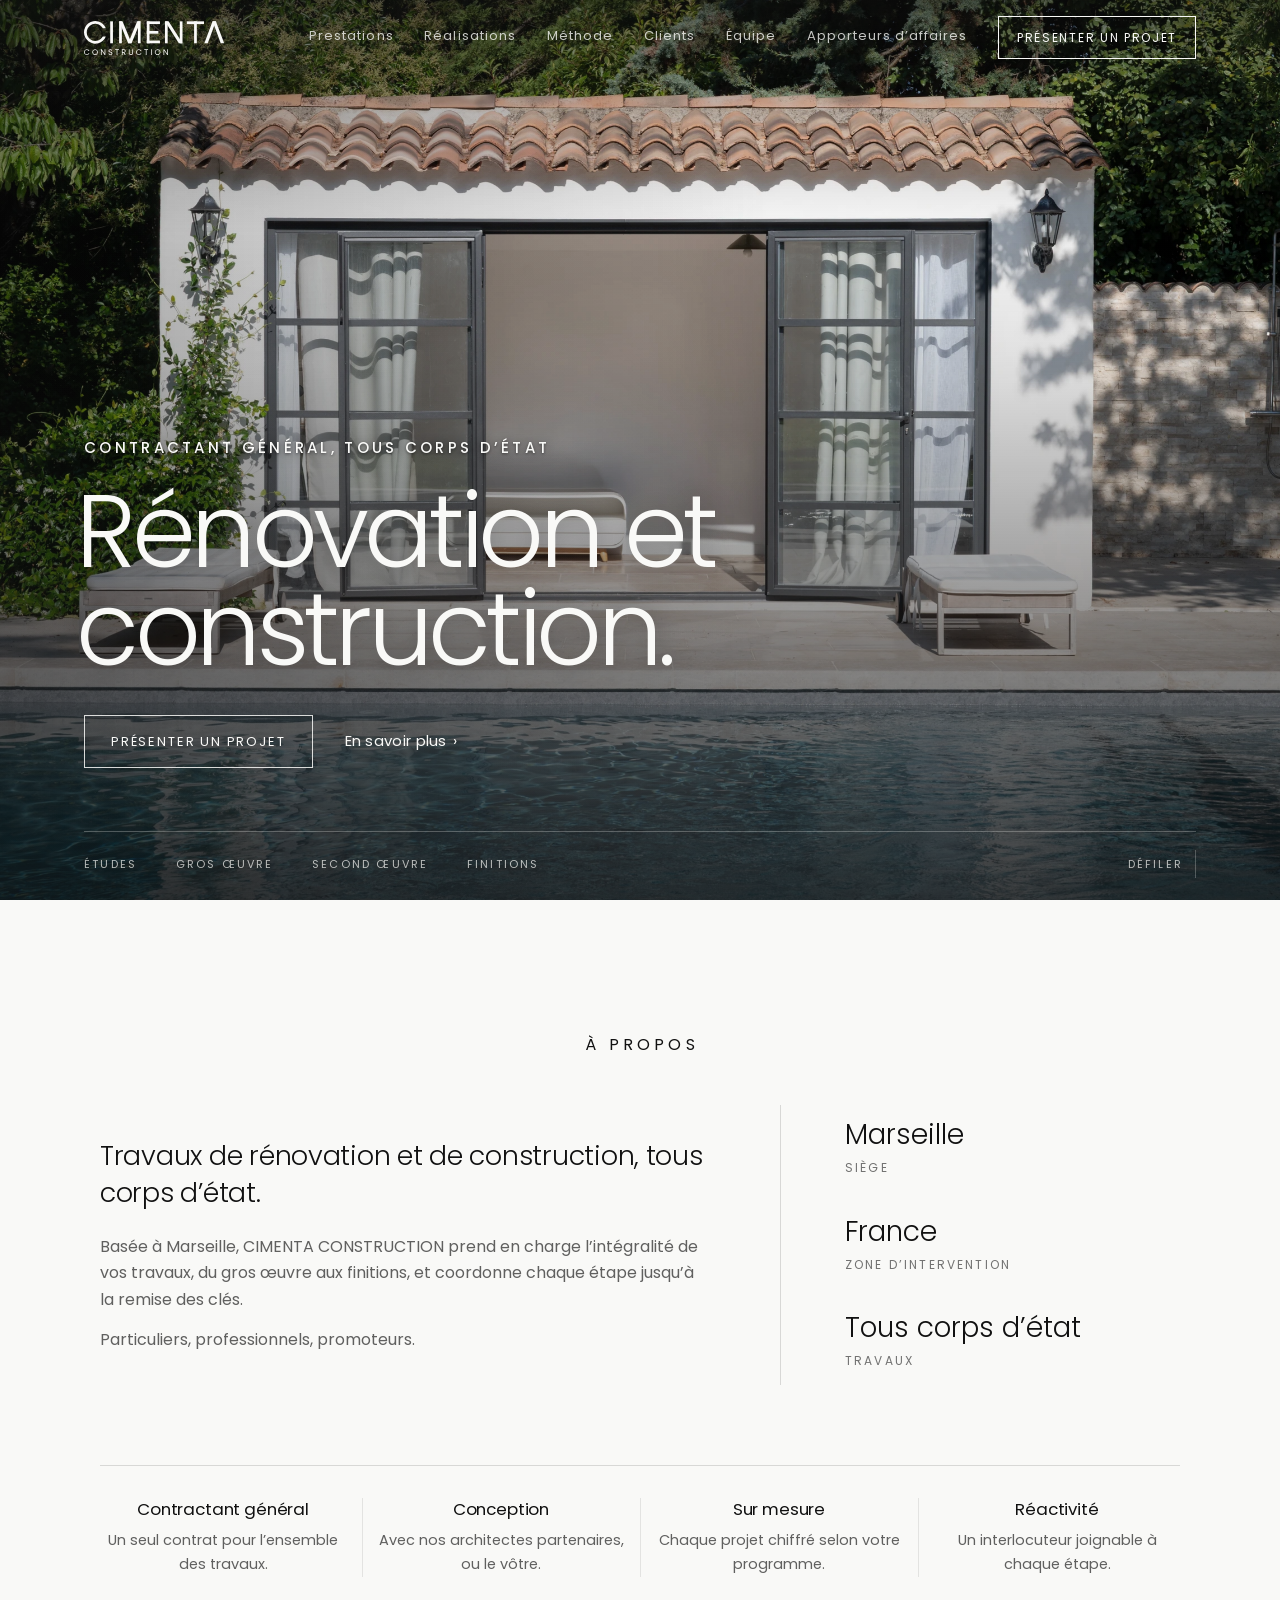
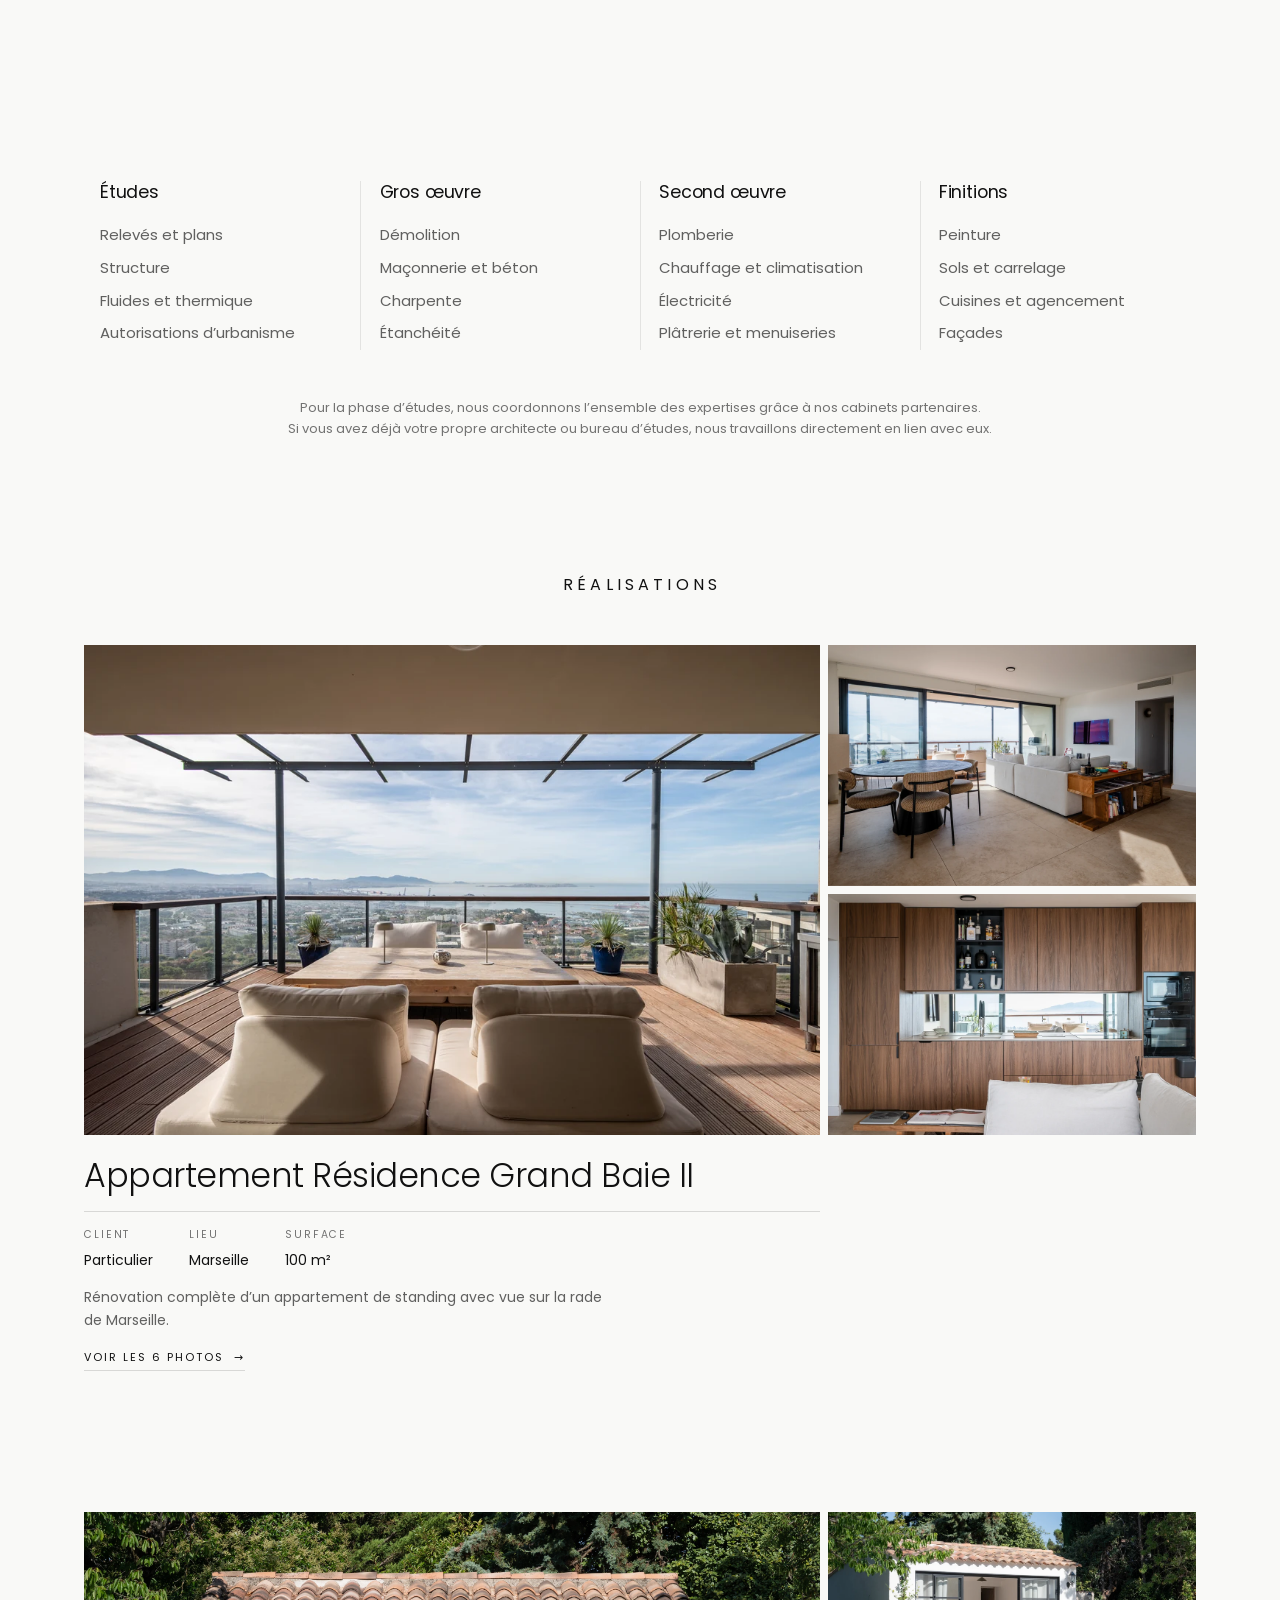
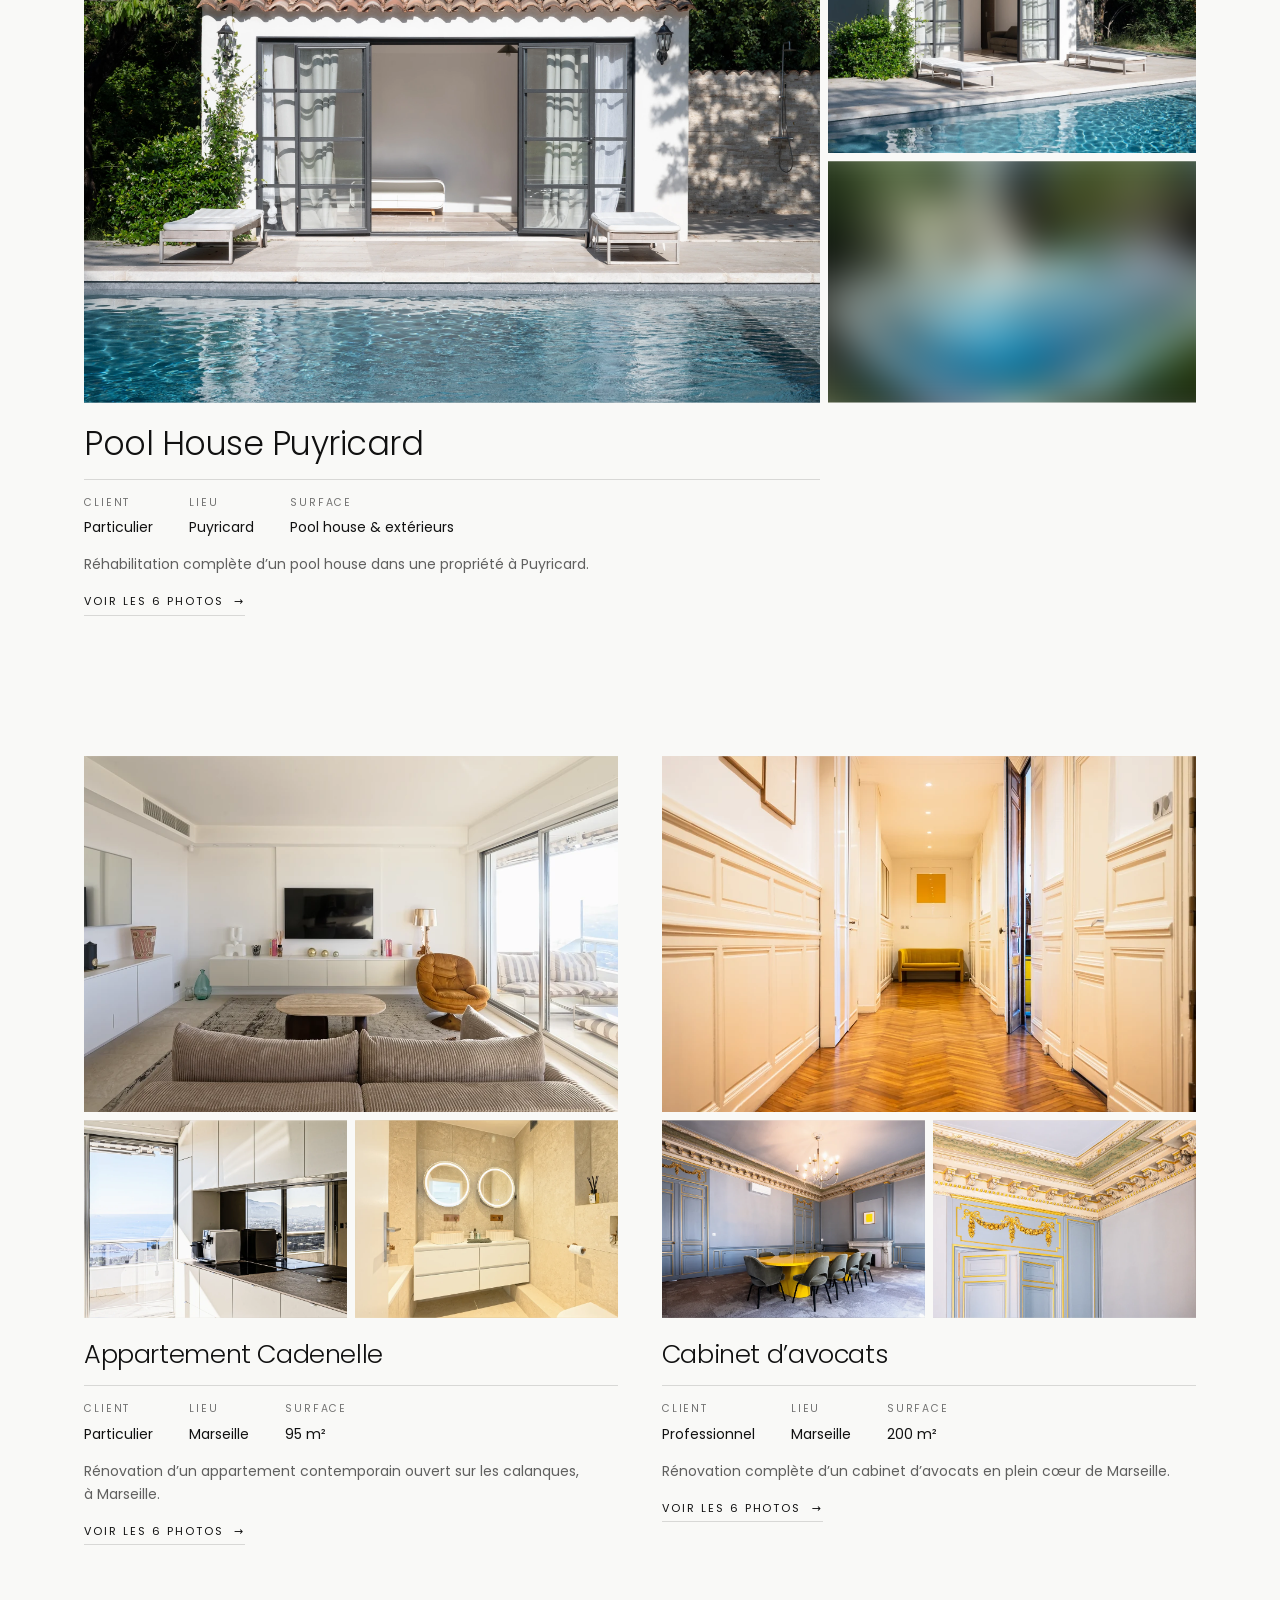
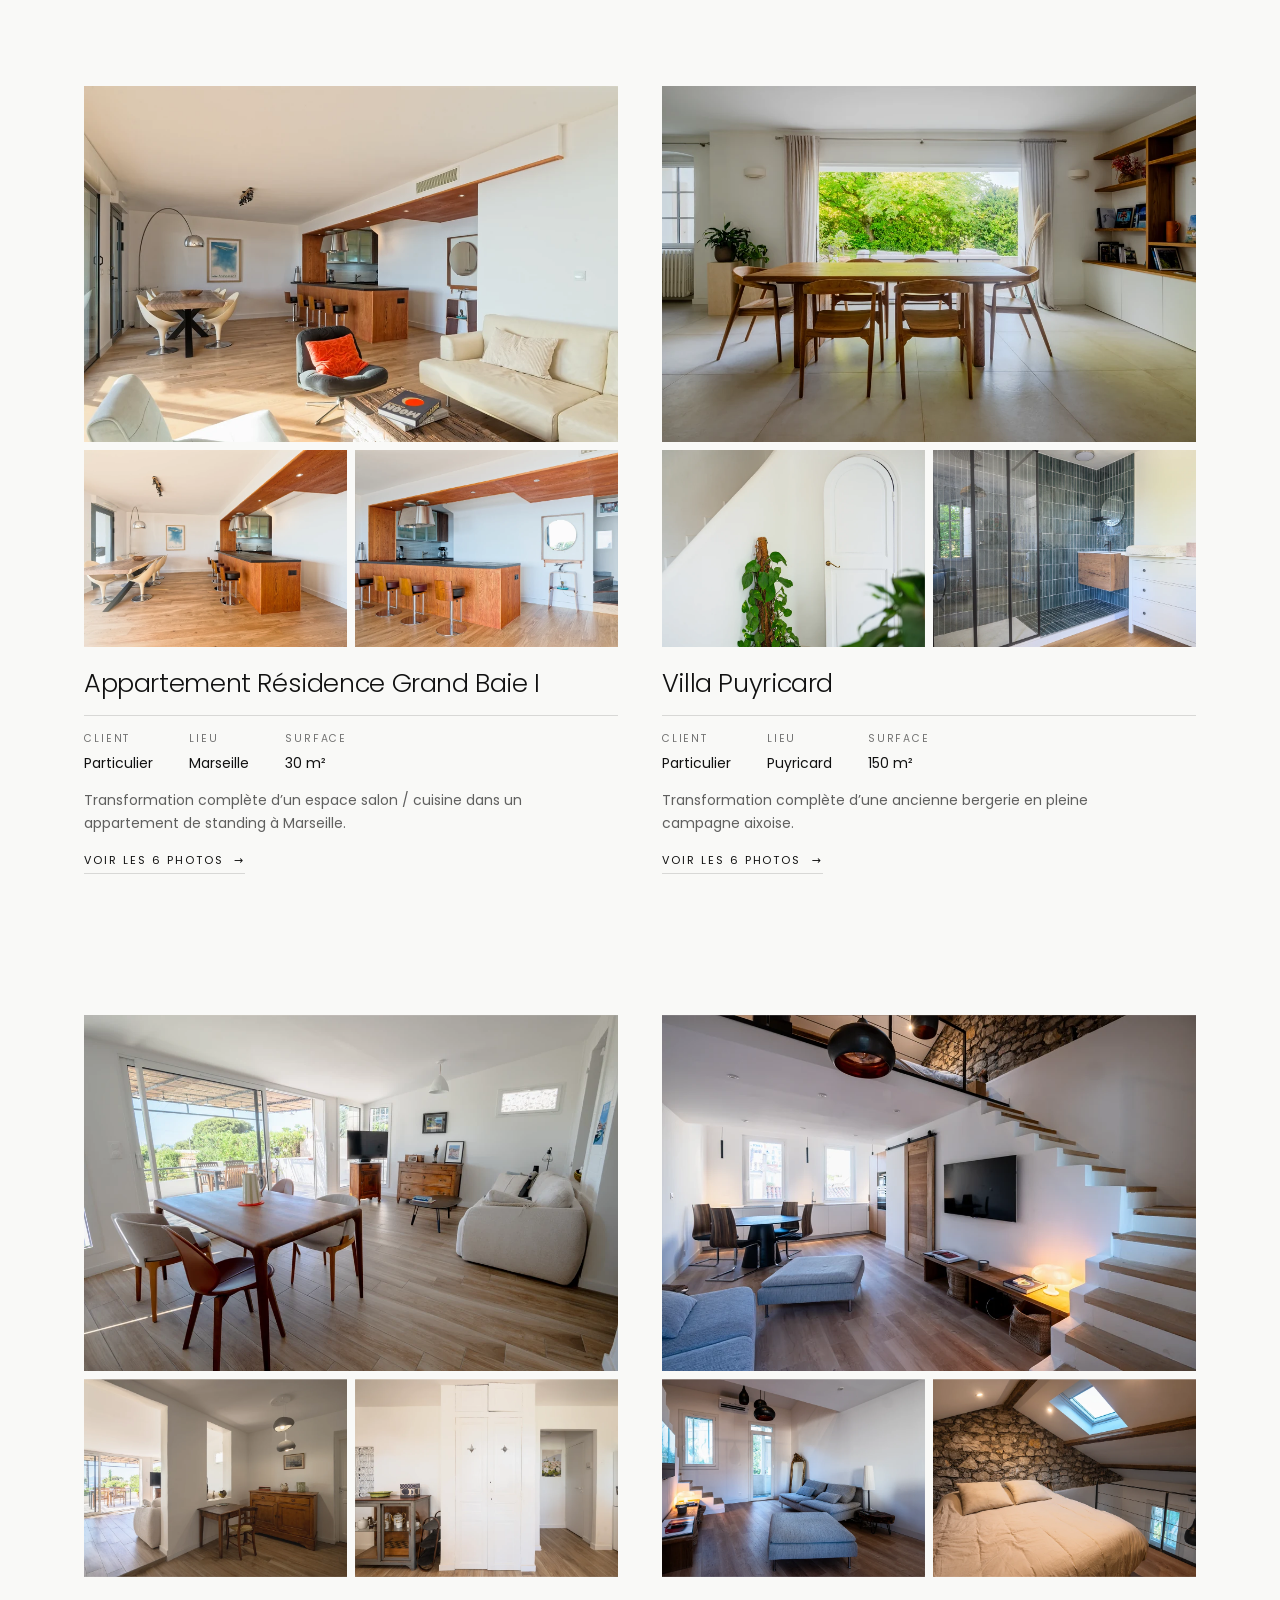
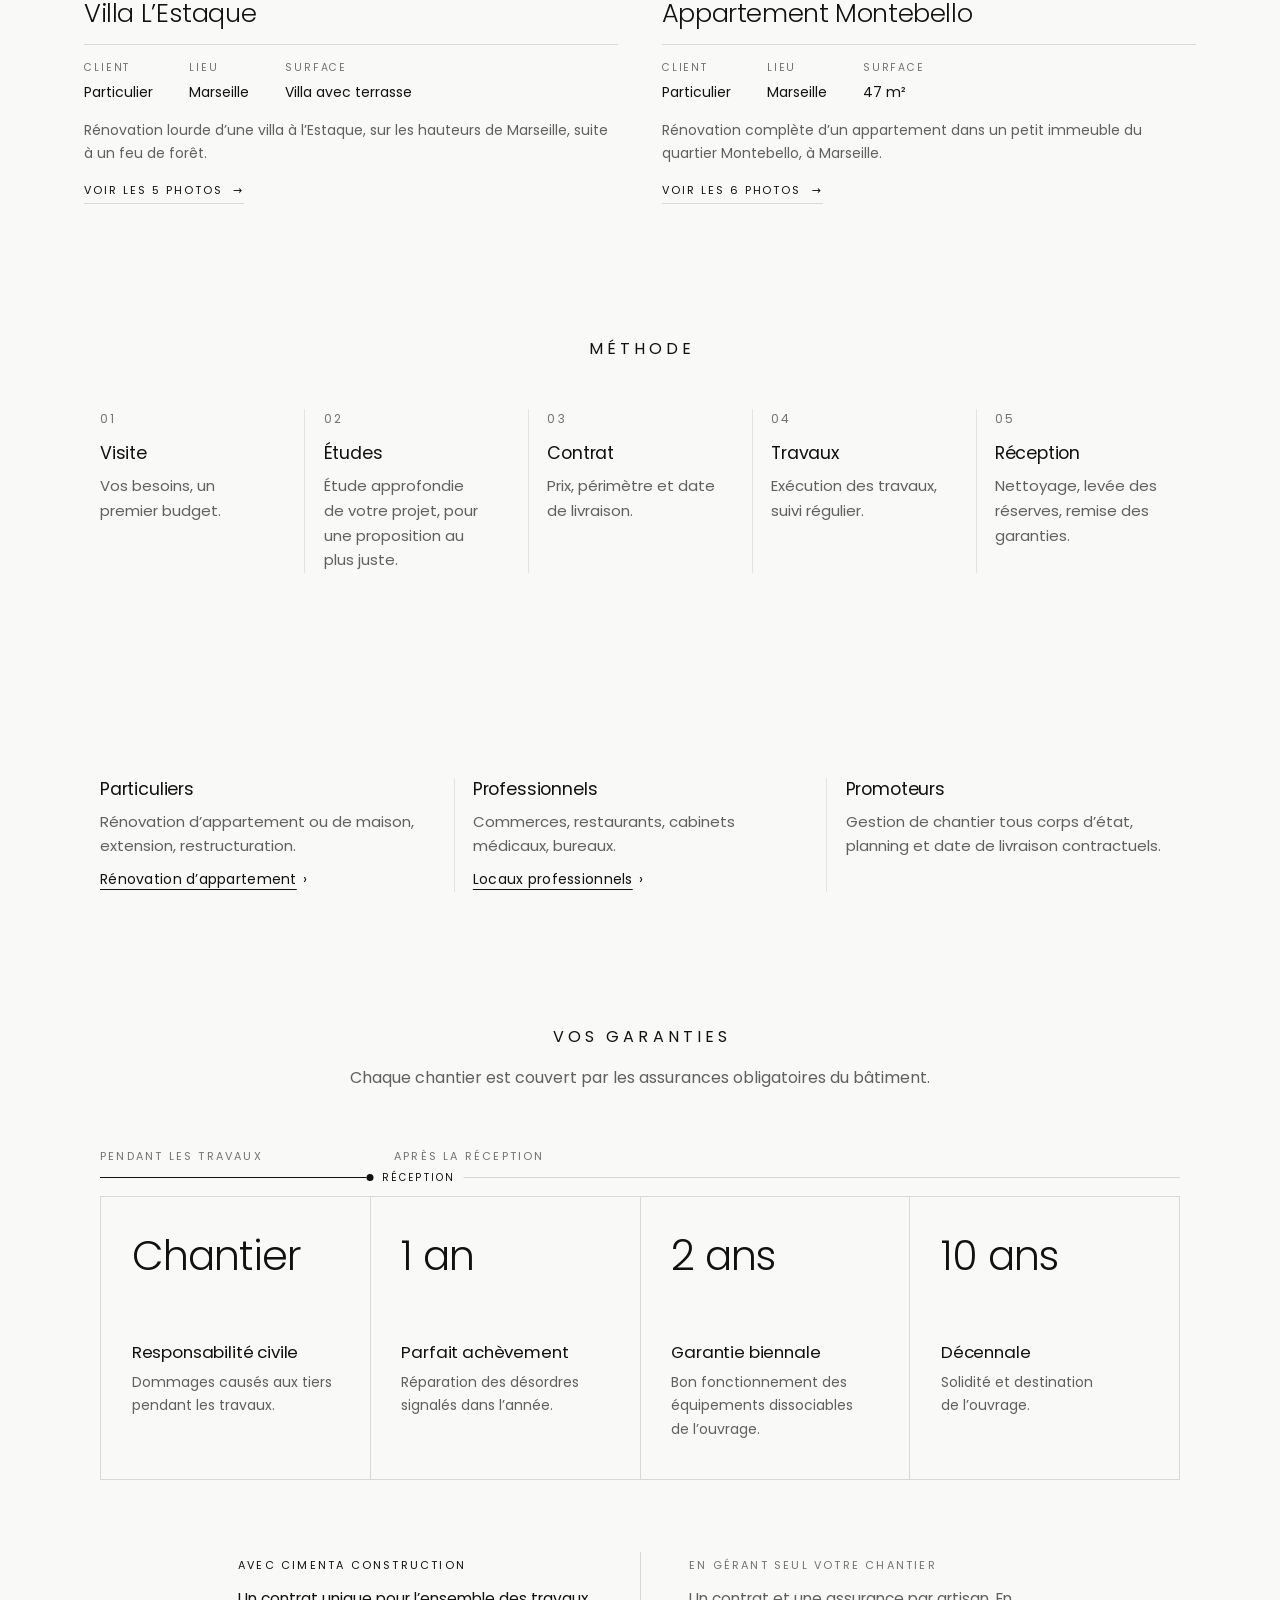
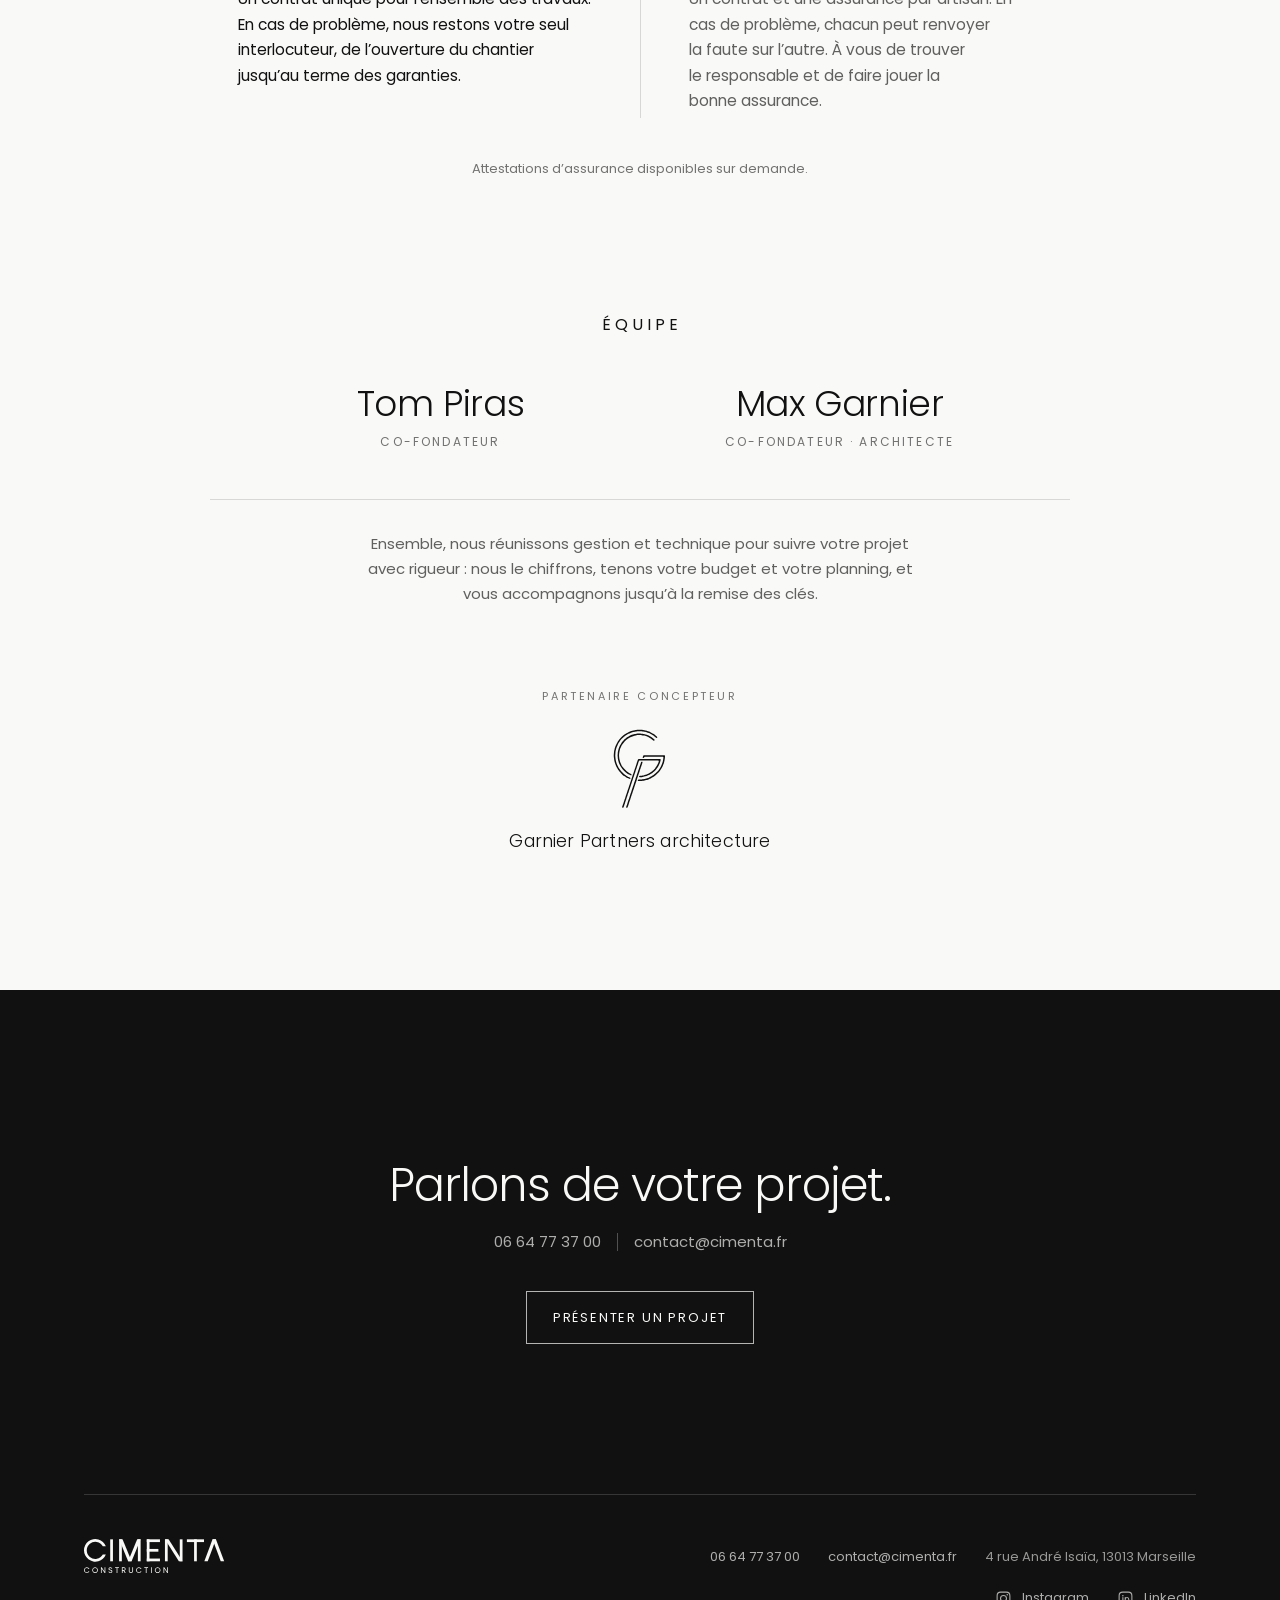
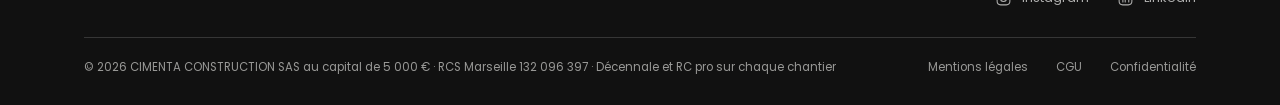
==== commit 7b015fd6: "Fond du site atténué : #F9F9F7 (au lieu de #F7F6F3) Co-Authored-By: Claude Opus 5.5 <noreply@anthrop" ====
--- a/index.html
+++ b/index.html
@@ -20,7 +20,7 @@
   <link rel="preload" href="/assets/fonts/poppins-latin-300-normal.woff2" as="font" type="font/woff2" crossorigin>
   <link rel="preload" href="/assets/fonts/poppins-latin-400-normal.woff2" as="font" type="font/woff2" crossorigin>
   <link rel="preload" as="image" type="image/webp" imagesrcset="/assets/realisations/pool-house-1-1000.webp 1000w, /assets/realisations/pool-house-1-2000.webp 2560w" imagesizes="(max-aspect-ratio: 3/2) 150vh, 100vw" fetchpriority="high">
-  <link rel="stylesheet" href="/assets/cimenta.css?v=20261104c">
+  <link rel="stylesheet" href="/assets/cimenta.css?v=20261104d">
   <script>document.documentElement.classList.add('js');</script>
   <script type="application/ld+json">
 {
@@ -622,6 +622,6 @@
   </footer>
 
   <a class="callbar" id="callbar" href="tel:+33664773700" aria-label="Appeler CIMENTA CONSTRUCTION"><svg viewBox="0 0 24 24" width="16" height="16" aria-hidden="true"><path fill="none" stroke="currentColor" stroke-width="1.4" d="M6.6 3.5h3l1.5 4-2 1.3a11 11 0 0 0 6.1 6.1l1.3-2 4 1.5v3A2 2 0 0 1 18.4 19.5 15.9 15.9 0 0 1 4.5 5.6 2 2 0 0 1 6.6 3.5z"/></svg><span>Appeler</span></a>
-  <script src="/assets/cimenta.js?v=20261104c" defer></script>
+  <script src="/assets/cimenta.js?v=20261104d" defer></script>
 </body>
 </html>
--- a/assets/cimenta.css
+++ b/assets/cimenta.css
@@ -1,5 +1,5 @@
 /* CIMENTA — feuille de style commune
-   Charte v2 : noir #111111, ivoire #F7F6F3, Poppins Light (titres, logotype) et Regular (texte). */
+   Charte v2 : noir #111111, ivoire #F9F9F7, Poppins Light (titres, logotype) et Regular (texte). */
 
 @font-face {
   font-family: 'Poppins';
@@ -18,13 +18,13 @@
 
 :root {
   --ink: #111111;
-  --ivory: #F7F6F3;
+  --ivory: #F9F9F7;
   --ink-soft: rgba(17, 17, 17, .66);
   --ink-mute: rgba(17, 17, 17, .58);
   --ink-rule: rgba(17, 17, 17, .14);
-  --iv-soft: rgba(247, 246, 243, .68);
-  --iv-mute: rgba(247, 246, 243, .58);
-  --iv-rule: rgba(247, 246, 243, .16);
+  --iv-soft: rgba(249, 249, 247, .68);
+  --iv-mute: rgba(249, 249, 247, .58);
+  --iv-rule: rgba(249, 249, 247, .16);
   --pad: clamp(20px, 5vw, 64px);
   --max: 1240px;
   --nav-h: 76px;
@@ -575,7 +575,7 @@
 .hero-img::after { content: ""; position: absolute; inset: 0; z-index: 1; background: linear-gradient(180deg, rgba(17,17,17,.45) 0%, rgba(17,17,17,.30) 45%, rgba(17,17,17,.55) 100%); }
 .hero-img .wrap { position: relative; z-index: 2; }
 .hero-img h1 { color: var(--ivory); }
-.hero-img .sub { color: rgba(247,246,243,.85); }
+.hero-img .sub { color: rgba(249, 249, 247,.85); }
 .hero-img .alink { color: var(--ivory); }
 /* Équipe */
 .team2 { text-align: center; }
@@ -774,9 +774,9 @@
   #prestations ul.plain li:not(:last-child)::after { content: none; }
 }
 .team-shared p { font-size: 15px !important; color: var(--ink-soft) !important; font-weight: 400; line-height: 1.65; max-width: 560px; }
-.todo { background: #111111; color: #F7F6F3; padding: 1px 6px; font-size: .9em; }
+.todo { background: #111111; color: #F9F9F7; padding: 1px 6px; font-size: .9em; }
 /* Haut de page : bouton « Présenter un projet » transparent */
-.hero-img .ha-links .btn-solid { background: transparent; color: var(--ivory); border-color: rgba(247,246,243,.85); }
+.hero-img .ha-links .btn-solid { background: transparent; color: var(--ivory); border-color: rgba(249, 249, 247,.85); }
 .hero-img .ha-links .btn-solid:hover { background: var(--ivory); color: var(--ink); border-color: var(--ivory); }
 
 /* À propos : points clés et partenaire concepteur */
@@ -835,7 +835,7 @@
 .cd-line { margin-top: 22px; display: flex; justify-content: center; flex-wrap: wrap; gap: 6px 14px; font-size: 15px; color: var(--iv-mute); }
 .cd-line a { color: var(--iv-soft); text-decoration: none; transition: color .2s; }
 .cd-line a:hover { color: var(--ivory); }
-.cd-btn { margin-top: 40px; color: var(--ivory); border-color: rgba(247,246,243,.7); }
+.cd-btn { margin-top: 40px; color: var(--ivory); border-color: rgba(249, 249, 247,.7); }
 .cd-btn:hover { background: var(--ivory); color: var(--ink); border-color: var(--ivory); }
 .cd-ok { display: none; margin-top: 28px; font-size: 14px; color: var(--iv-soft); }
 .cdark + .fdialog + .footer .top, .cdark ~ .footer .top { border-top: 1px solid var(--iv-rule); padding-top: 48px; }
@@ -895,7 +895,7 @@
     z-index: 90; height: 50px; padding: 0 20px;
     background: var(--ink); color: var(--ivory); text-decoration: none;
     font-size: 12px; letter-spacing: .16em; text-transform: uppercase;
-    border: 1px solid rgba(247,246,243,.18);
+    border: 1px solid rgba(249, 249, 247,.18);
     box-shadow: 0 6px 24px rgba(17,17,17,.18);
     transform: translateY(calc(100% + 24px)); opacity: 0; pointer-events: none;
     transition: transform .35s ease, opacity .35s ease;
@@ -919,7 +919,7 @@
 .f-col a, .f-col span { color: var(--iv-soft); text-decoration: none; }
 .f-col a { width: fit-content; background-image: linear-gradient(currentColor, currentColor); background-size: 0 1px; background-position: 0 100%; background-repeat: no-repeat; transition: color .25s, background-size .35s; padding-bottom: 2px; }
 .f-col a:hover { color: var(--ivory); background-size: 100% 1px; }
-.f-mark { margin-top: clamp(64px, 8vw, 104px); font-weight: 300; text-transform: uppercase; letter-spacing: .46em; margin-right: -.46em; line-height: .9; font-size: clamp(3rem, 12.4vw, 11.2rem); color: rgba(247,246,243,.07); white-space: nowrap; overflow: hidden; text-align: center; user-select: none; }
+.f-mark { margin-top: clamp(64px, 8vw, 104px); font-weight: 300; text-transform: uppercase; letter-spacing: .46em; margin-right: -.46em; line-height: .9; font-size: clamp(3rem, 12.4vw, 11.2rem); color: rgba(249, 249, 247,.07); white-space: nowrap; overflow: hidden; text-align: center; user-select: none; }
 .f-bottom { display: flex; flex-wrap: wrap; justify-content: space-between; align-items: center; gap: 12px 32px; margin-top: 28px; padding-top: 24px; border-top: 1px solid var(--iv-rule); font-size: 12px; color: var(--iv-mute); }
 .f-legal { display: flex; flex-wrap: wrap; gap: 8px 28px; }
 .f-legal a { color: var(--iv-mute); text-decoration: none; transition: color .2s; }
@@ -939,7 +939,7 @@
 }
 .f-mark { font-size: 0; letter-spacing: 0; margin-right: 0; overflow: visible; line-height: 1; }
 .f-mark svg { display: block; width: 100%; height: auto; }
-.f-mark text { font-family: 'Poppins', sans-serif; font-weight: 300; font-size: 168px; fill: rgba(247,246,243,.07); }
+.f-mark text { font-family: 'Poppins', sans-serif; font-weight: 300; font-size: 168px; fill: rgba(249, 249, 247,.07); }
 
 /* Pied de page — version fine (sept. 2026) */
 .footer { padding: 48px 0 28px; }
@@ -1016,7 +1016,7 @@
 .ap-hero h1 { color: var(--ivory); }
 .ap-hero .sub { color: var(--iv-soft); }
 .ap-hero .alink { color: var(--ivory); }
-.ap-hero .ha-links .btn-solid { background: transparent; color: var(--ivory); border-color: rgba(247,246,243,.85); }
+.ap-hero .ha-links .btn-solid { background: transparent; color: var(--ivory); border-color: rgba(249, 249, 247,.85); }
 .ap-hero .ha-links .btn-solid:hover { background: var(--ivory); color: var(--ink); border-color: var(--ivory); }
 @media (max-width: 600px) { #projets-etudies .mgrid.c4 { grid-template-columns: 1fr 1fr !important; gap: 28px 14px; } #projets-etudies ul.plain li { font-size: 13px; } }
 /* « Vous connaissez un projet ? » sur une seule ligne */
@@ -1129,12 +1129,12 @@
   .cd-line { flex-direction: row !important; flex-wrap: nowrap; justify-content: center; align-items: center; gap: 0 !important; font-size: 15px !important; }
   .cd-line span { display: none !important; }
   .cd-line a.ig { display: none !important; }
-  .cd-line a[href^="tel:"] { padding-right: 14px; border-right: 1px solid rgba(247,246,243,.28); line-height: 1.2; }
+  .cd-line a[href^="tel:"] { padding-right: 14px; border-right: 1px solid rgba(249, 249, 247,.28); line-height: 1.2; }
   .cd-line a[href^="mailto:"] { padding-left: 14px; line-height: 1.2; }
 }
 /* Bloc contact : téléphone | e-mail séparés par un trait vertical fin (ordi et mobile) */
 .cd-line { align-items: center; gap: 0 !important; }
-.cd-line a[href^="tel:"] { padding-right: 16px; border-right: 1px solid rgba(247,246,243,.28); line-height: 1.2; }
+.cd-line a[href^="tel:"] { padding-right: 16px; border-right: 1px solid rgba(249, 249, 247,.28); line-height: 1.2; }
 .cd-line a[href^="mailto:"] { padding-left: 16px; line-height: 1.2; }
 @media (max-width: 720px) { .cd-line a[href^="tel:"] { padding-right: 14px; } .cd-line a[href^="mailto:"] { padding-left: 14px; } }
 
@@ -1193,7 +1193,7 @@
 .hero-img::after {
   background:
     linear-gradient(180deg, rgba(17,17,17,.62) 0%, rgba(17,17,17,.30) 11%, rgba(17,17,17,0) 26%),
-    linear-gradient(0deg, var(--ivory) 0%, rgba(247,246,243,.72) 7%, rgba(247,246,243,0) 24%),
+    linear-gradient(0deg, var(--ivory) 0%, rgba(249, 249, 247,.72) 7%, rgba(249, 249, 247,0) 24%),
     radial-gradient(ellipse 62% 42% at 50% 50%, rgba(17,17,17,.30) 0%, rgba(17,17,17,.12) 60%, rgba(17,17,17,0) 100%);
 }
 
@@ -1201,7 +1201,7 @@
 .hero-img::after {
   background:
     linear-gradient(180deg, rgba(17,17,17,.62) 0%, rgba(17,17,17,.30) 11%, rgba(17,17,17,0) 26%),
-    linear-gradient(0deg, var(--ivory) 0%, rgba(247,246,243,.45) 4%, rgba(247,246,243,.12) 9%, rgba(247,246,243,0) 14%),
+    linear-gradient(0deg, var(--ivory) 0%, rgba(249, 249, 247,.45) 4%, rgba(249, 249, 247,.12) 9%, rgba(249, 249, 247,0) 14%),
     radial-gradient(ellipse 75% 50% at 50% 52%, rgba(17,17,17,.52) 0%, rgba(17,17,17,.34) 45%, rgba(17,17,17,.10) 80%, rgba(17,17,17,0) 100%);
 }
 .hero-img h1, .hero-img .sub, .hero-img .alink { text-shadow: 0 2px 36px rgba(17,17,17,.55), 0 1px 4px rgba(17,17,17,.40); }
@@ -1213,7 +1213,7 @@
 .hero-img::after {
   background:
     linear-gradient(180deg, rgba(17,17,17,.62) 0%, rgba(17,17,17,.30) 11%, rgba(17,17,17,0) 26%),
-    linear-gradient(0deg, var(--ivory) 0%, rgba(247,246,243,.45) 4%, rgba(247,246,243,.12) 9%, rgba(247,246,243,0) 14%),
+    linear-gradient(0deg, var(--ivory) 0%, rgba(249, 249, 247,.45) 4%, rgba(249, 249, 247,.12) 9%, rgba(249, 249, 247,0) 14%),
     linear-gradient(180deg, rgba(17,17,17,.40) 0%, rgba(17,17,17,.30) 45%, rgba(17,17,17,.38) 100%),
     radial-gradient(ellipse 75% 50% at 50% 52%, rgba(17,17,17,.18) 0%, rgba(17,17,17,0) 100%);
 }
@@ -1226,7 +1226,7 @@
 p, li { text-wrap: pretty; }
 /* Menu figé : fond ivoire légèrement translucide et flouté */
 @supports ((backdrop-filter: blur(1px)) or (-webkit-backdrop-filter: blur(1px))) {
-  .nav.stuck { background: rgba(247,246,243,.80); -webkit-backdrop-filter: saturate(1.3) blur(18px); backdrop-filter: saturate(1.3) blur(18px); }
+  .nav.stuck { background: rgba(249, 249, 247,.80); -webkit-backdrop-filter: saturate(1.3) blur(18px); backdrop-filter: saturate(1.3) blur(18px); }
 }
 /* Transitions plus soyeuses sur les boutons et liens */
 .btn, .alink, .nav-links a, .f-info a, .cd-line a { transition-timing-function: var(--ease-r); }
@@ -1235,7 +1235,7 @@
 .hero-img::after {
   background:
     linear-gradient(180deg, rgba(17,17,17,.42) 0%, rgba(17,17,17,.14) 9%, rgba(17,17,17,0) 18%),
-    linear-gradient(0deg, var(--ivory) 0%, rgba(247,246,243,.28) 2.5%, rgba(247,246,243,0) 7%),
+    linear-gradient(0deg, var(--ivory) 0%, rgba(249, 249, 247,.28) 2.5%, rgba(249, 249, 247,0) 7%),
     linear-gradient(180deg, rgba(17,17,17,.40) 0%, rgba(17,17,17,.30) 45%, rgba(17,17,17,.38) 100%),
     radial-gradient(ellipse 75% 50% at 50% 52%, rgba(17,17,17,.18) 0%, rgba(17,17,17,0) 100%);
 }
@@ -1244,7 +1244,7 @@
 .hero-img::after {
   background:
     linear-gradient(180deg, rgba(17,17,17,.62) 0%, rgba(17,17,17,.30) 11%, rgba(17,17,17,0) 26%),
-    linear-gradient(0deg, var(--ivory) 0%, rgba(247,246,243,.28) 2.5%, rgba(247,246,243,0) 7%),
+    linear-gradient(0deg, var(--ivory) 0%, rgba(249, 249, 247,.28) 2.5%, rgba(249, 249, 247,0) 7%),
     linear-gradient(180deg, rgba(17,17,17,.40) 0%, rgba(17,17,17,.30) 45%, rgba(17,17,17,.38) 100%),
     radial-gradient(ellipse 75% 50% at 50% 52%, rgba(17,17,17,.18) 0%, rgba(17,17,17,0) 100%);
 }
@@ -1255,9 +1255,9 @@
   background:
     linear-gradient(180deg, rgba(17,17,17,.62) 0%, rgba(17,17,17,.30) 11%, rgba(17,17,17,0) 26%),
     linear-gradient(0deg,
-      rgba(247,246,243,1) 0%, rgba(247,246,243,.86) 2%, rgba(247,246,243,.66) 4%, rgba(247,246,243,.46) 6%,
-      rgba(247,246,243,.30) 8%, rgba(247,246,243,.18) 10%, rgba(247,246,243,.09) 12.5%, rgba(247,246,243,.035) 15%,
-      rgba(247,246,243,0) 18%),
+      rgba(249, 249, 247,1) 0%, rgba(249, 249, 247,.86) 2%, rgba(249, 249, 247,.66) 4%, rgba(249, 249, 247,.46) 6%,
+      rgba(249, 249, 247,.30) 8%, rgba(249, 249, 247,.18) 10%, rgba(249, 249, 247,.09) 12.5%, rgba(249, 249, 247,.035) 15%,
+      rgba(249, 249, 247,0) 18%),
     linear-gradient(180deg, rgba(17,17,17,.40) 0%, rgba(17,17,17,.30) 45%, rgba(17,17,17,.24) 85%, rgba(17,17,17,.10) 100%),
     radial-gradient(ellipse 75% 50% at 50% 52%, rgba(17,17,17,.18) 0%, rgba(17,17,17,0) 100%);
 }
@@ -1280,16 +1280,16 @@
 }
 .hero-pro .ha-links { justify-content: flex-start; margin-top: clamp(28px, 4vh, 48px); gap: 16px 32px; }
 .hero-pro .ha-links .btn-solid {
-  background: transparent; color: var(--ivory); border-color: rgba(247,246,243,.85);
-}
-.hero-pro .ha-links .btn-solid:hover { background: transparent; color: var(--ivory); border-color: rgba(247,246,243,.85); }
+  background: transparent; color: var(--ivory); border-color: rgba(249, 249, 247,.85);
+}
+.hero-pro .ha-links .btn-solid:hover { background: transparent; color: var(--ivory); border-color: rgba(249, 249, 247,.85); }
 .hero-pro .hp-strip {
   display: flex; align-items: center; gap: 12px clamp(20px, 3vw, 44px); flex-wrap: wrap;
-  border-top: 1px solid rgba(247,246,243,.26); padding: 18px 0 calc(22px + env(safe-area-inset-bottom, 0px));
-  font-size: 11px; letter-spacing: .2em; text-transform: uppercase; color: rgba(247,246,243,.70);
+  border-top: 1px solid rgba(249, 249, 247,.26); padding: 18px 0 calc(22px + env(safe-area-inset-bottom, 0px));
+  font-size: 11px; letter-spacing: .2em; text-transform: uppercase; color: rgba(249, 249, 247,.70);
 }
 .hero-pro .hp-scroll { margin-left: auto; display: inline-flex; align-items: center; gap: 12px; }
-.hero-pro .hp-scroll i { position: relative; display: block; width: 1px; height: 28px; background: rgba(247,246,243,.25); overflow: hidden; }
+.hero-pro .hp-scroll i { position: relative; display: block; width: 1px; height: 28px; background: rgba(249, 249, 247,.25); overflow: hidden; }
 .hero-pro .hp-scroll i::after { content: ""; position: absolute; left: 0; top: -40%; width: 1px; height: 40%; background: var(--ivory); animation: hp-drop 2.2s var(--ease-r) infinite; }
 @keyframes hp-drop { to { top: 100%; } }
 /* Lumière : sombre en bas à gauche (sous le texte), photo libre ailleurs ; pas de fondu ivoire sous le bandeau */
@@ -1669,10 +1669,10 @@
   html body .hero-pro::after {
     background: linear-gradient(180deg, rgba(17,17,17,.42) 0%, rgba(17,17,17,.12) 28%, rgba(17,17,17,.30) 52%, rgba(17,17,17,.72) 100%);
   }
-  html body .hero-pro .hp-strip { border-top-color: rgba(247,246,243,.2); }
+  html body .hero-pro .hp-strip { border-top-color: rgba(249, 249, 247,.2); }
 
   /* Fluidité : pas de flou derrière le menu (coûteux sur iPhone) */
-  html body .nav.stuck { background: rgba(247,246,243,.97); -webkit-backdrop-filter: none; backdrop-filter: none; }
+  html body .nav.stuck { background: rgba(249, 249, 247,.97); -webkit-backdrop-filter: none; backdrop-filter: none; }
   html body .nav { transition: background .3s, color .3s, border-color .3s, transform .5s cubic-bezier(.22,.8,.2,1); }
 
   /* Apparitions plus douces et plus rapides */
@@ -1693,7 +1693,7 @@
   html body .callbar {
     left: 16px; right: 16px; bottom: calc(14px + env(safe-area-inset-bottom)); height: 48px;
     font-size: 11px; letter-spacing: .24em; gap: 12px;
-    border: 1px solid rgba(247,246,243,.14); box-shadow: none;
+    border: 1px solid rgba(249, 249, 247,.14); box-shadow: none;
     transition: transform .5s cubic-bezier(.22,.8,.2,1), opacity .4s ease;
   }
   html body .callbar svg { width: 14px; height: 14px; }
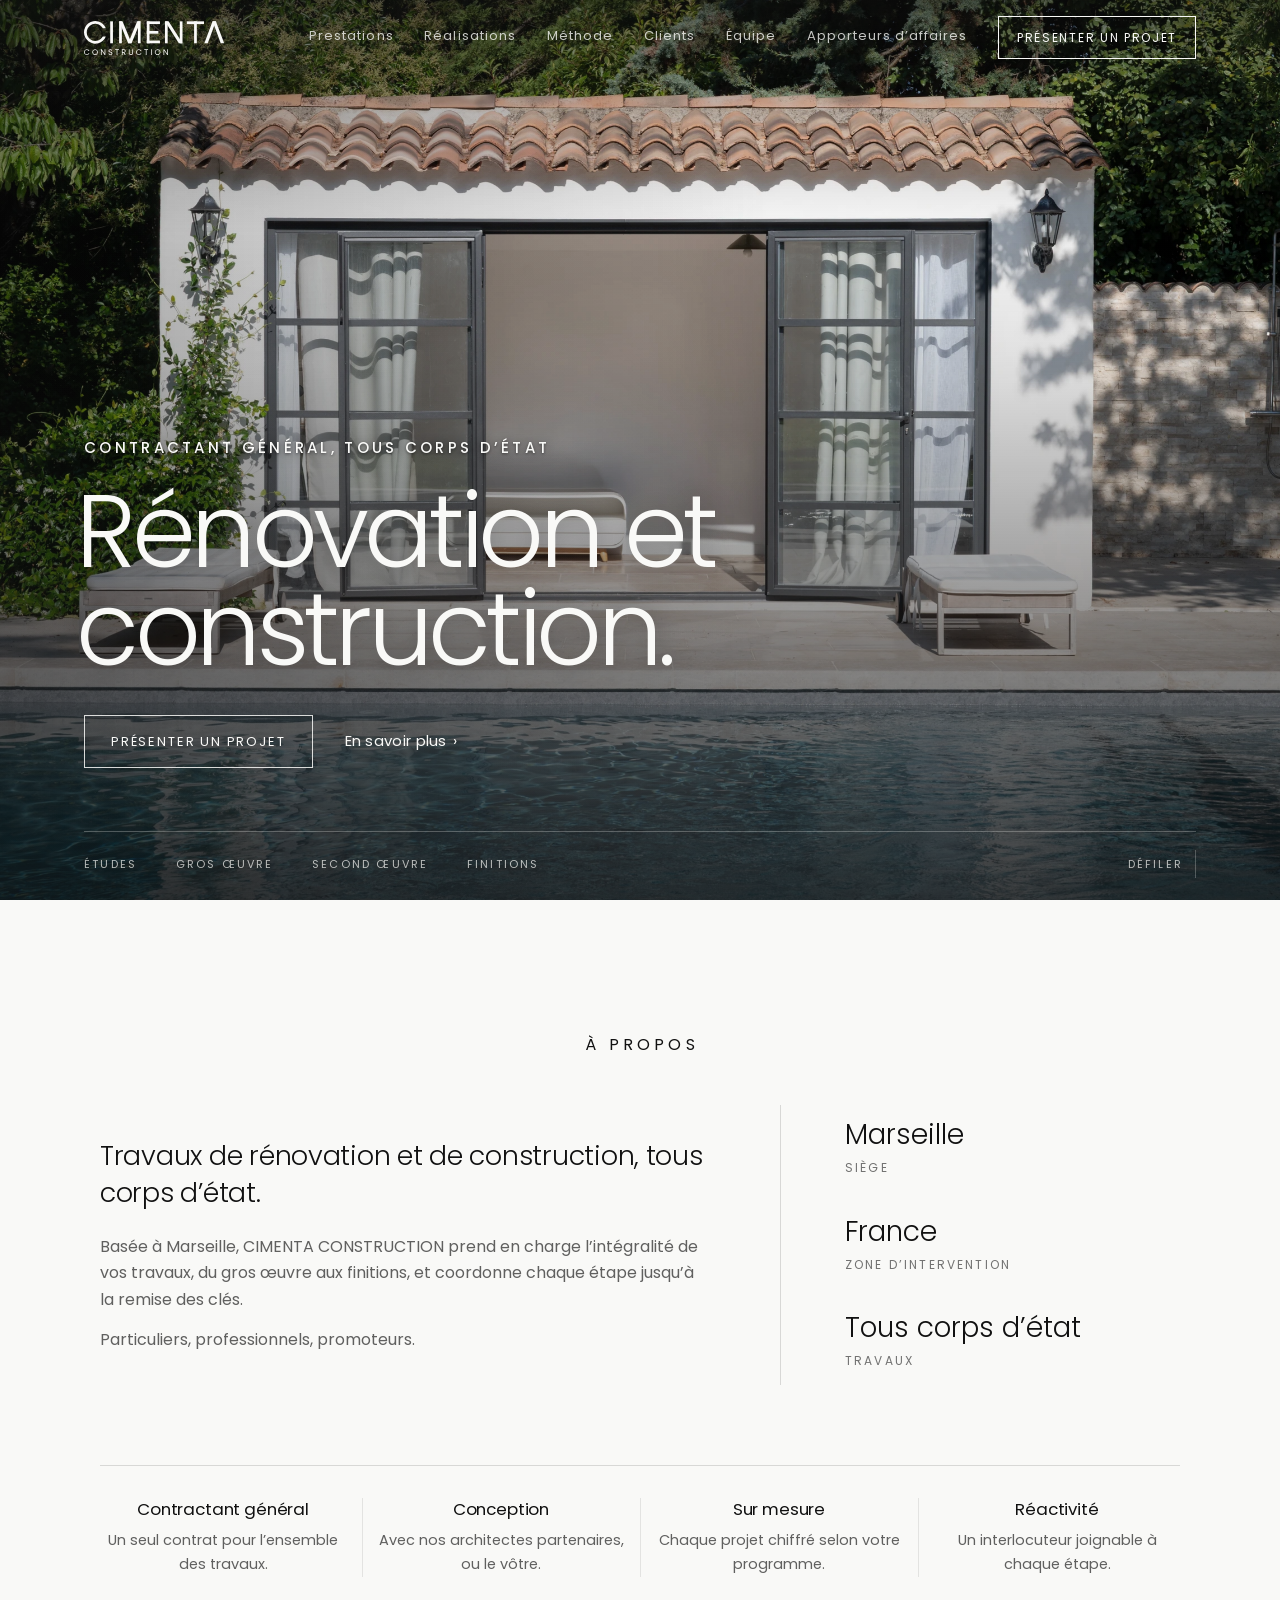
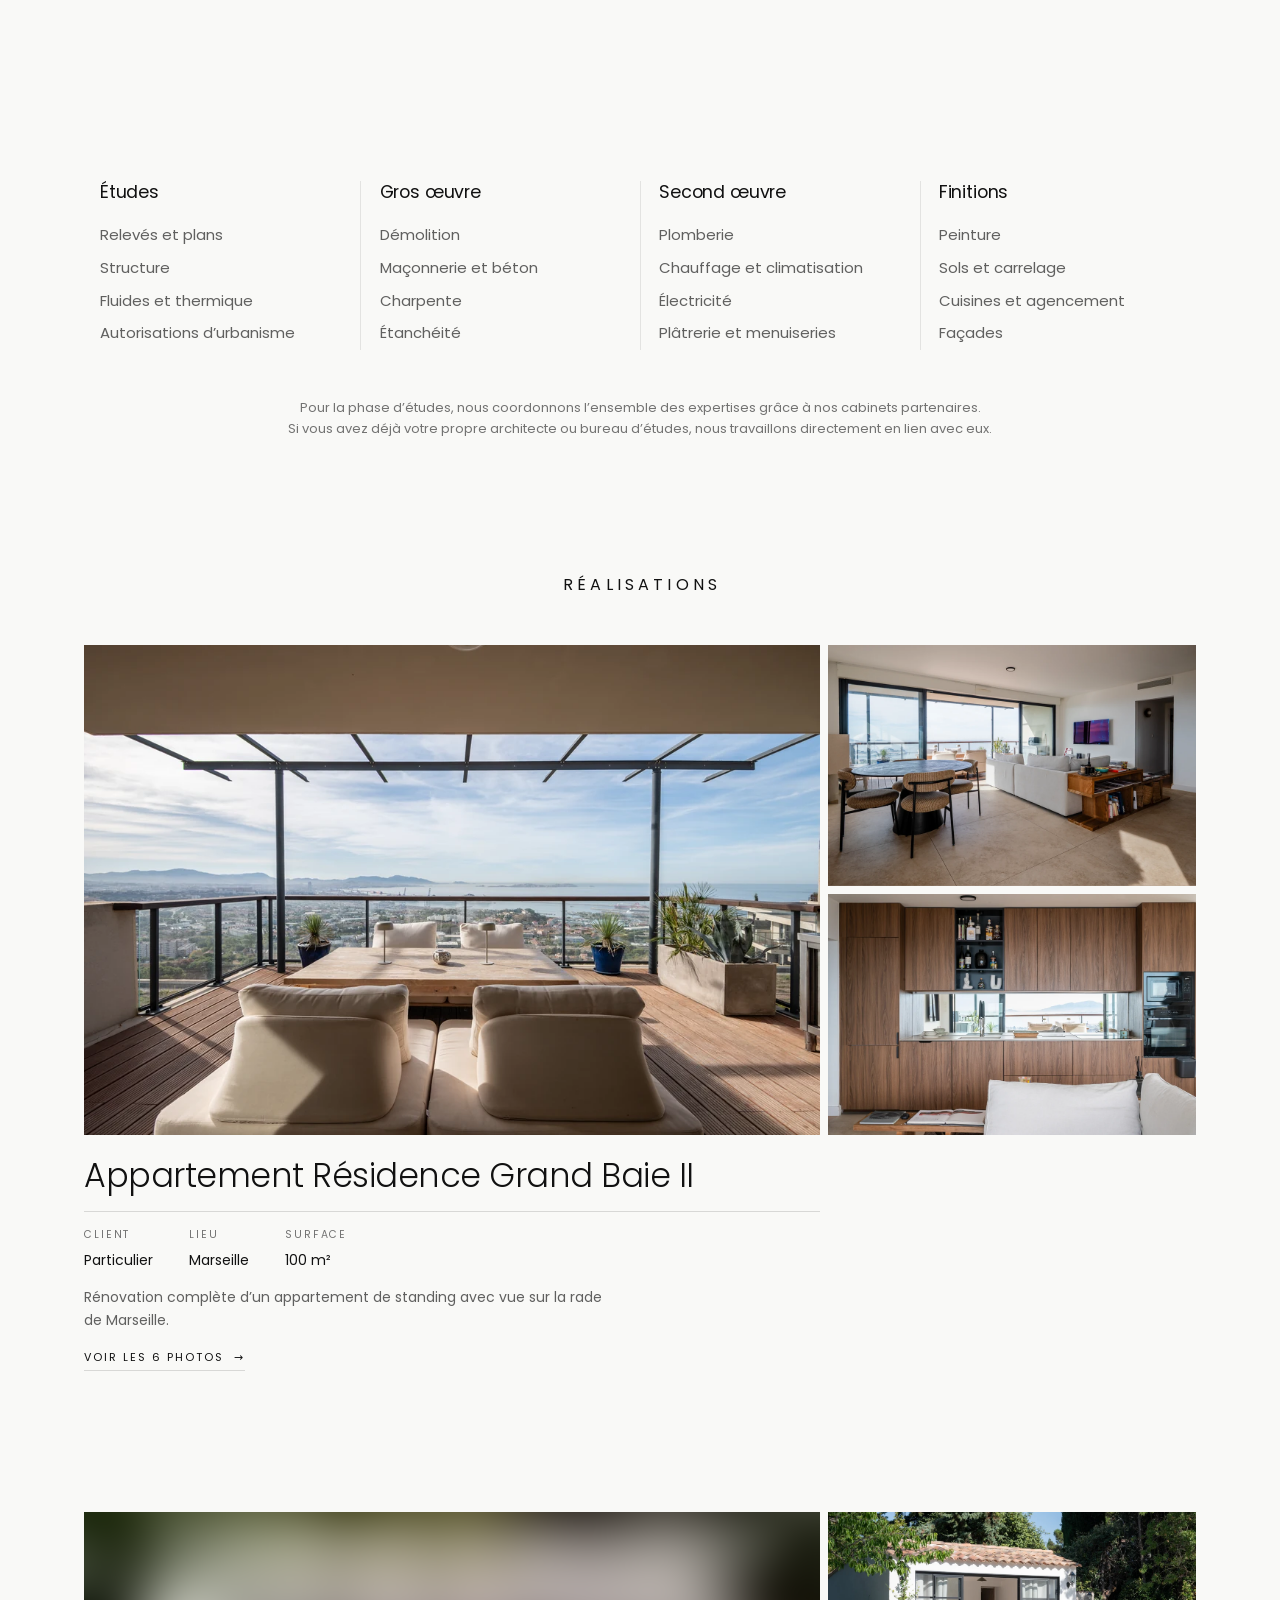
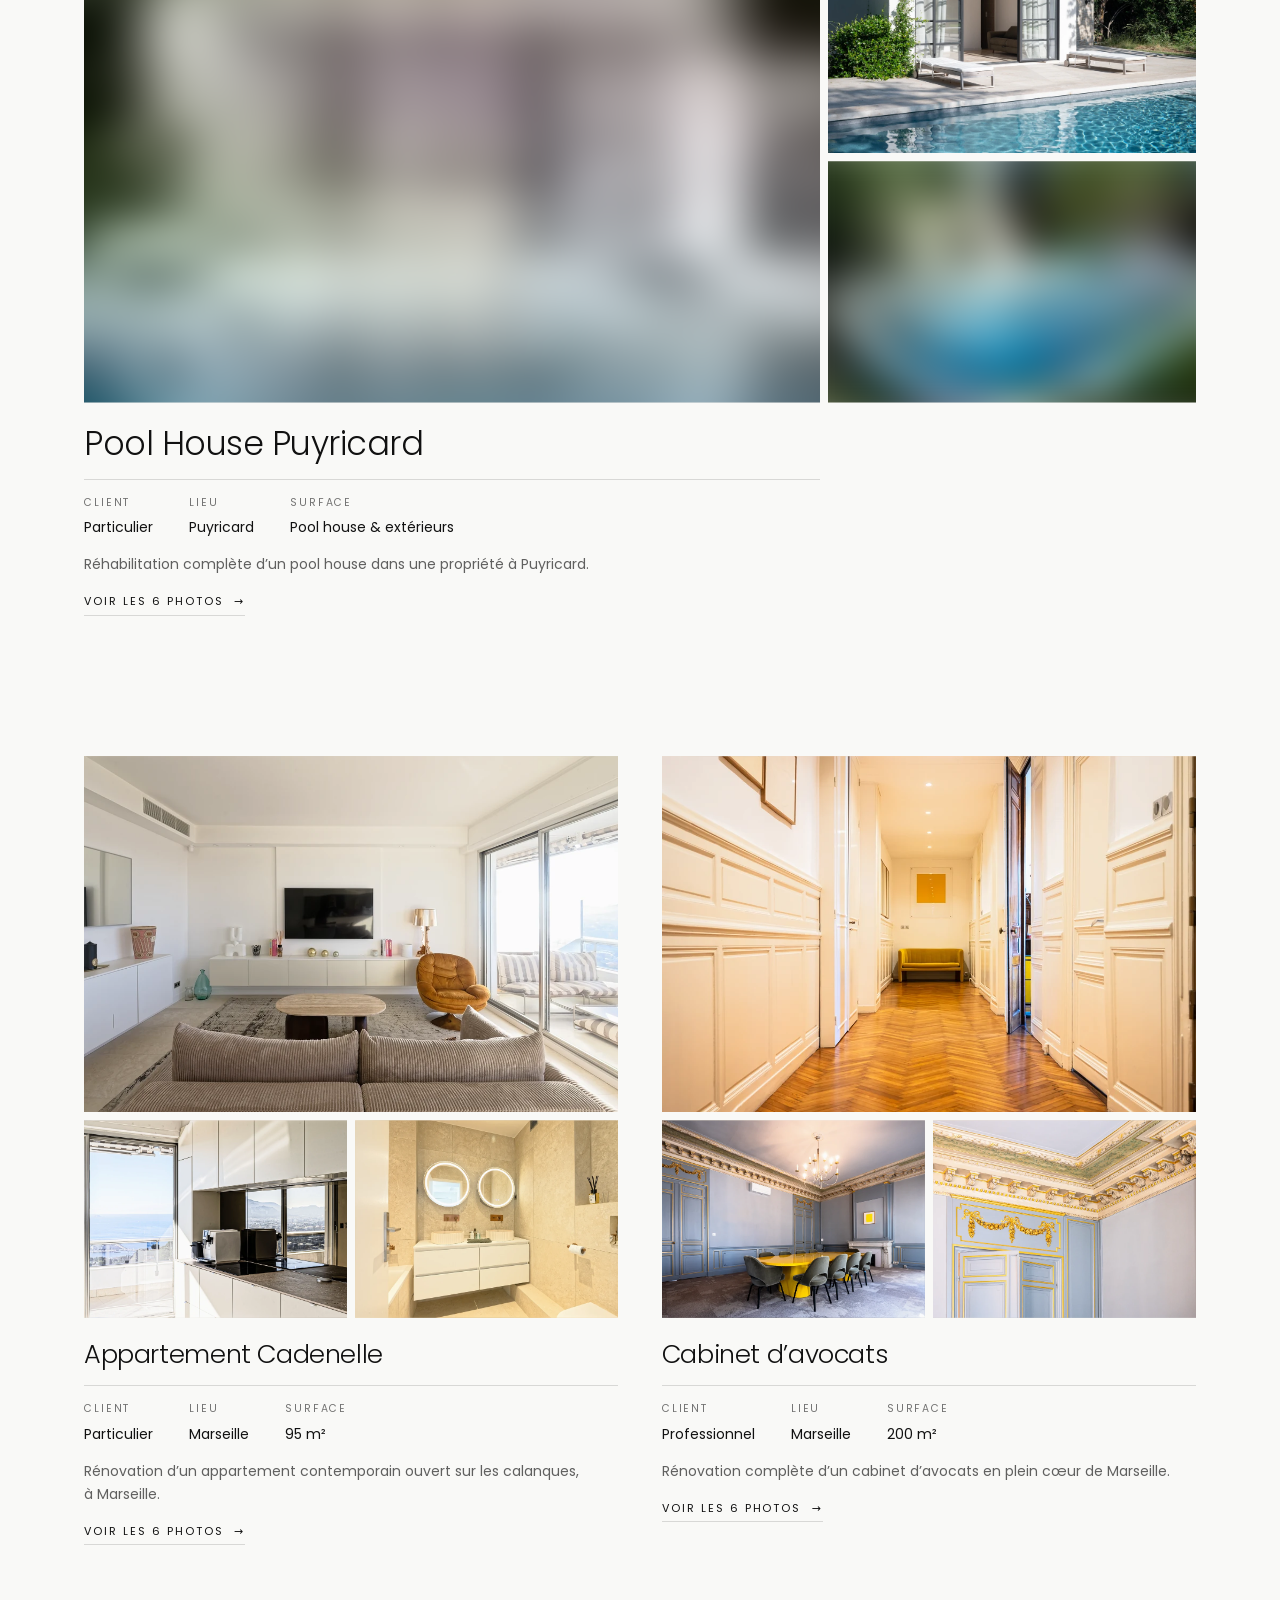
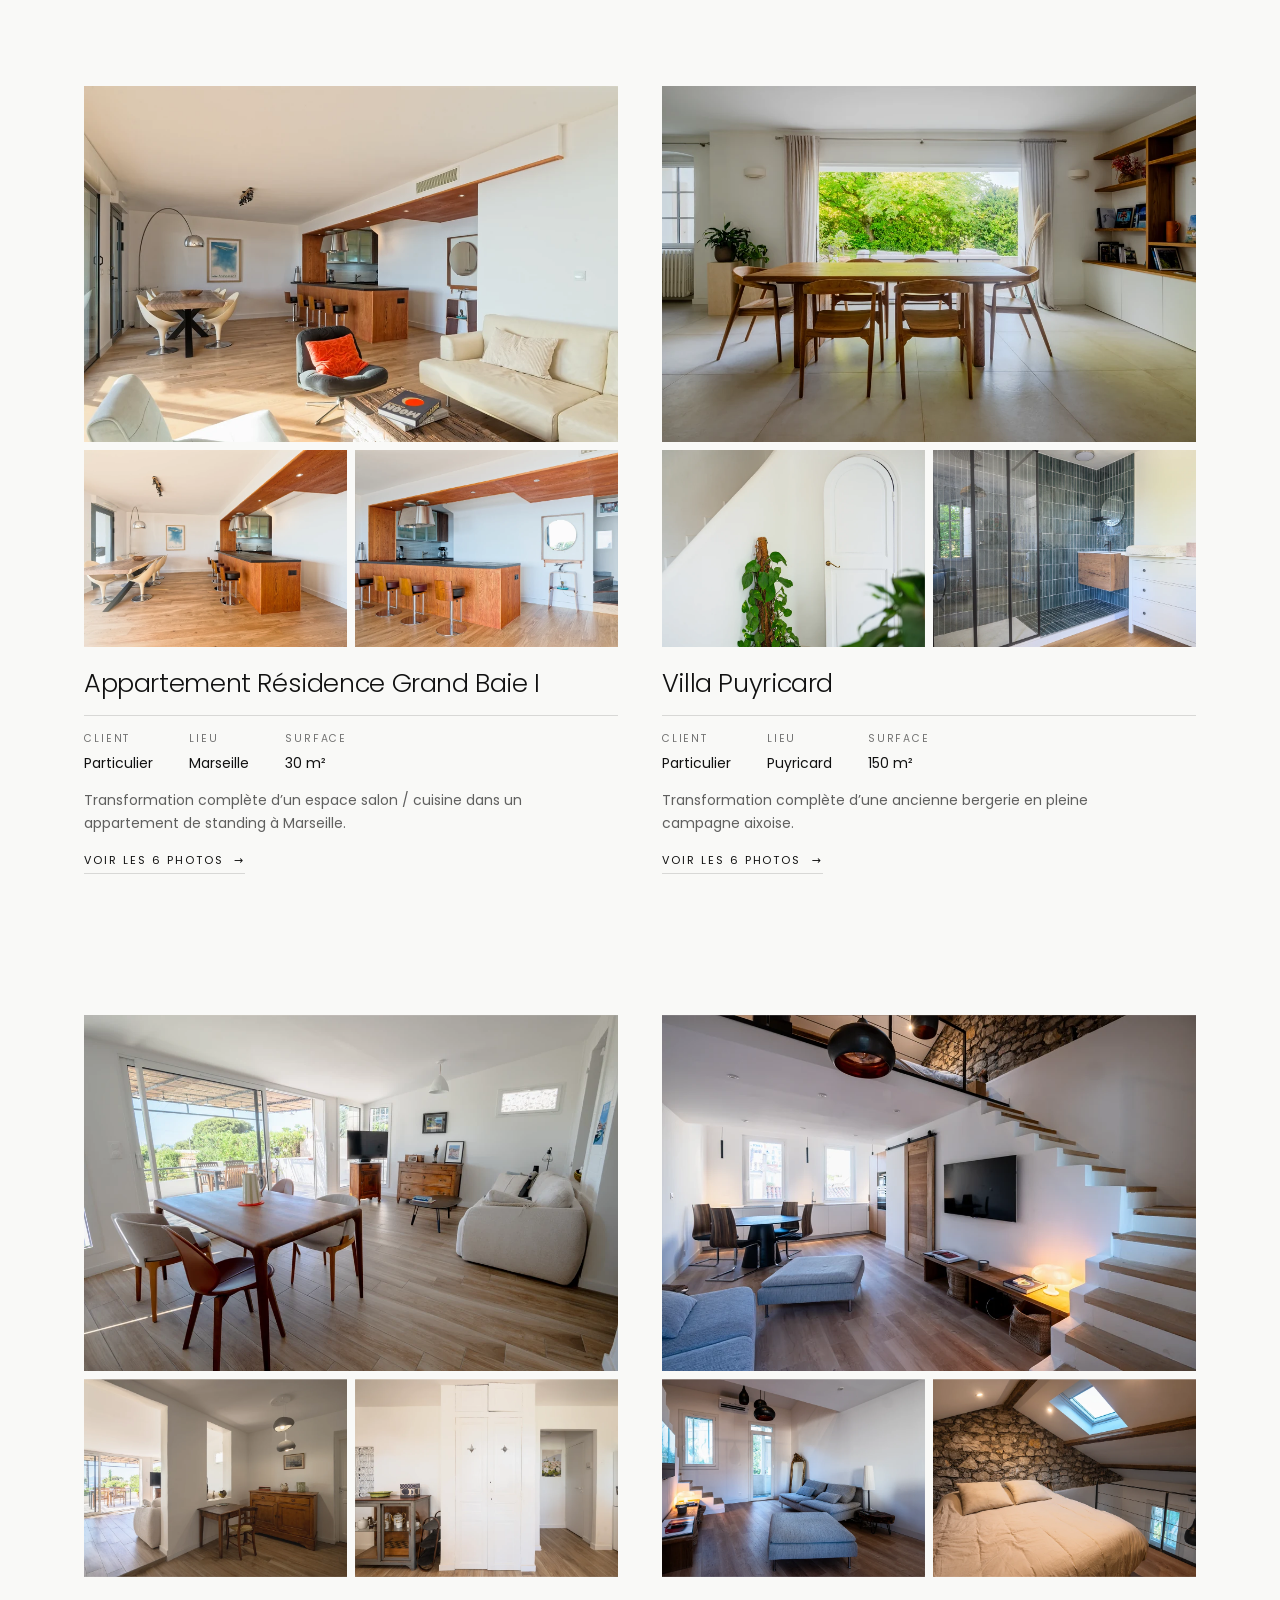
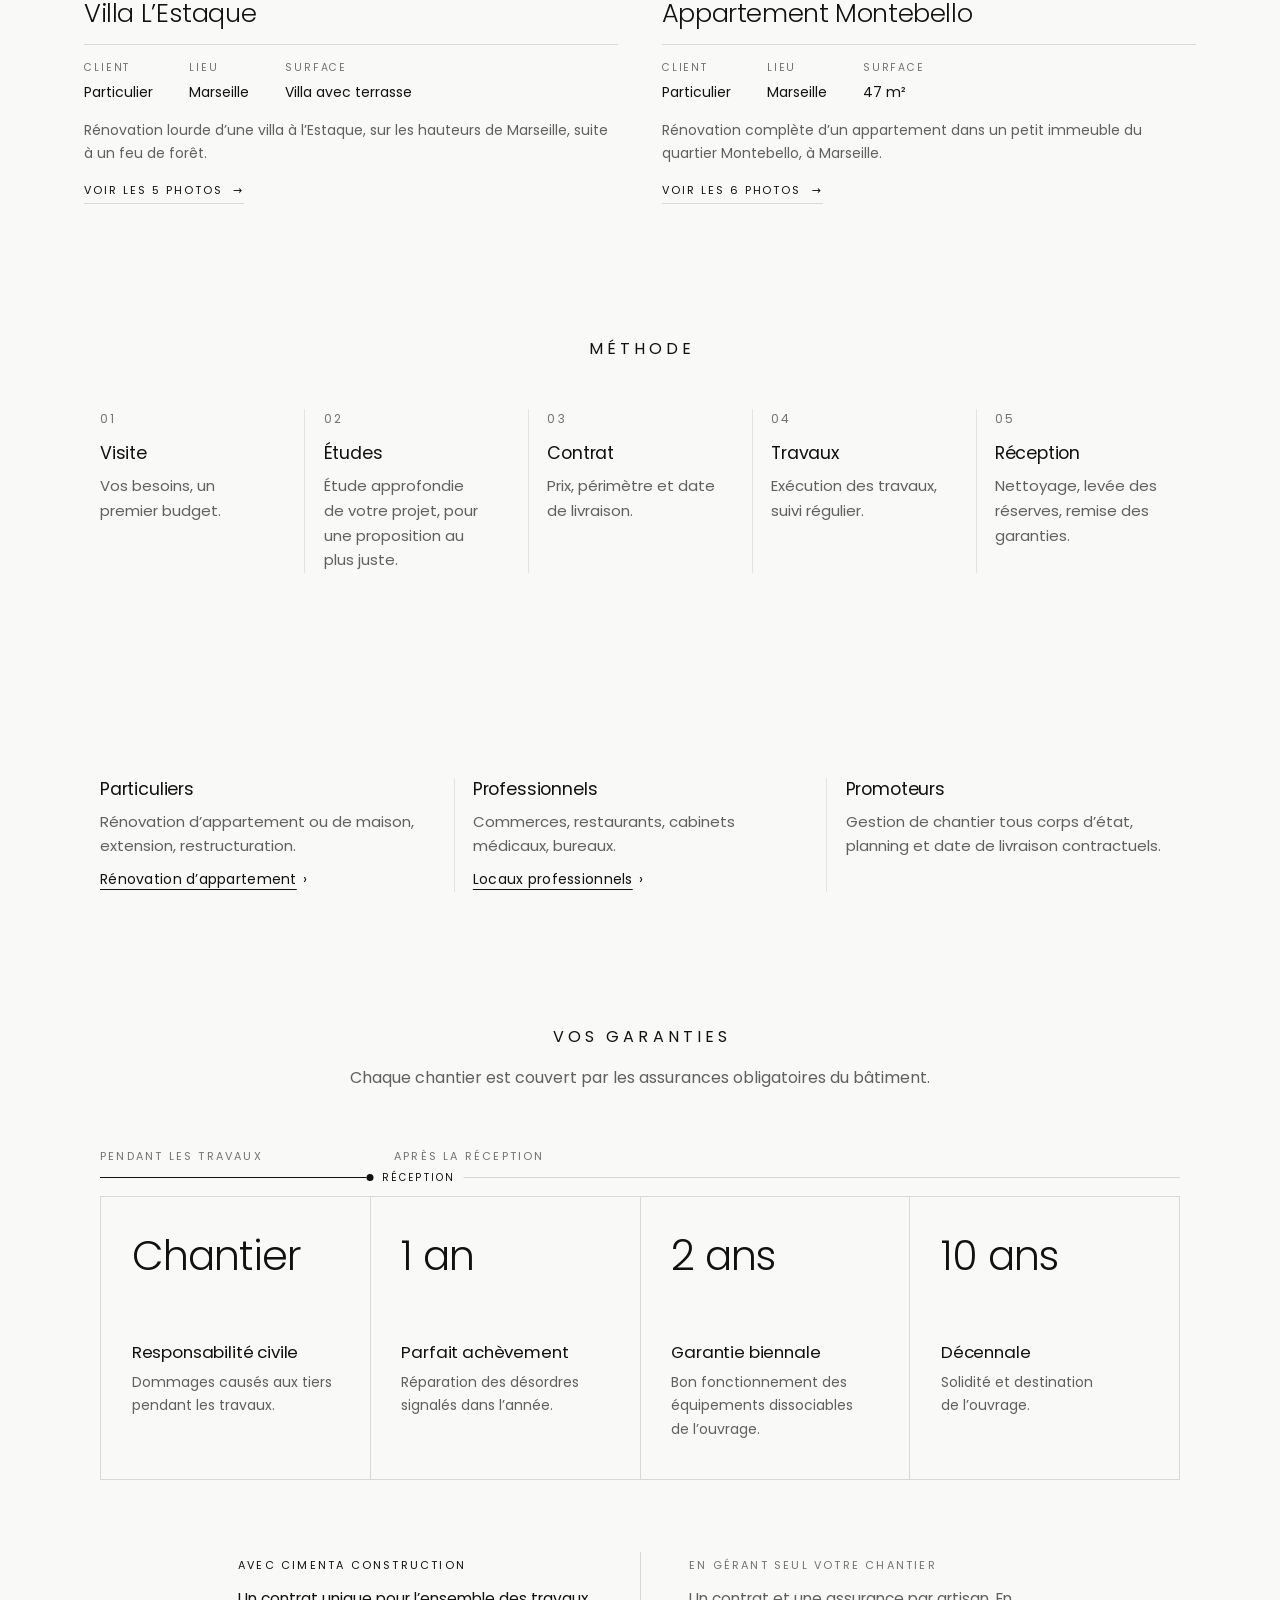
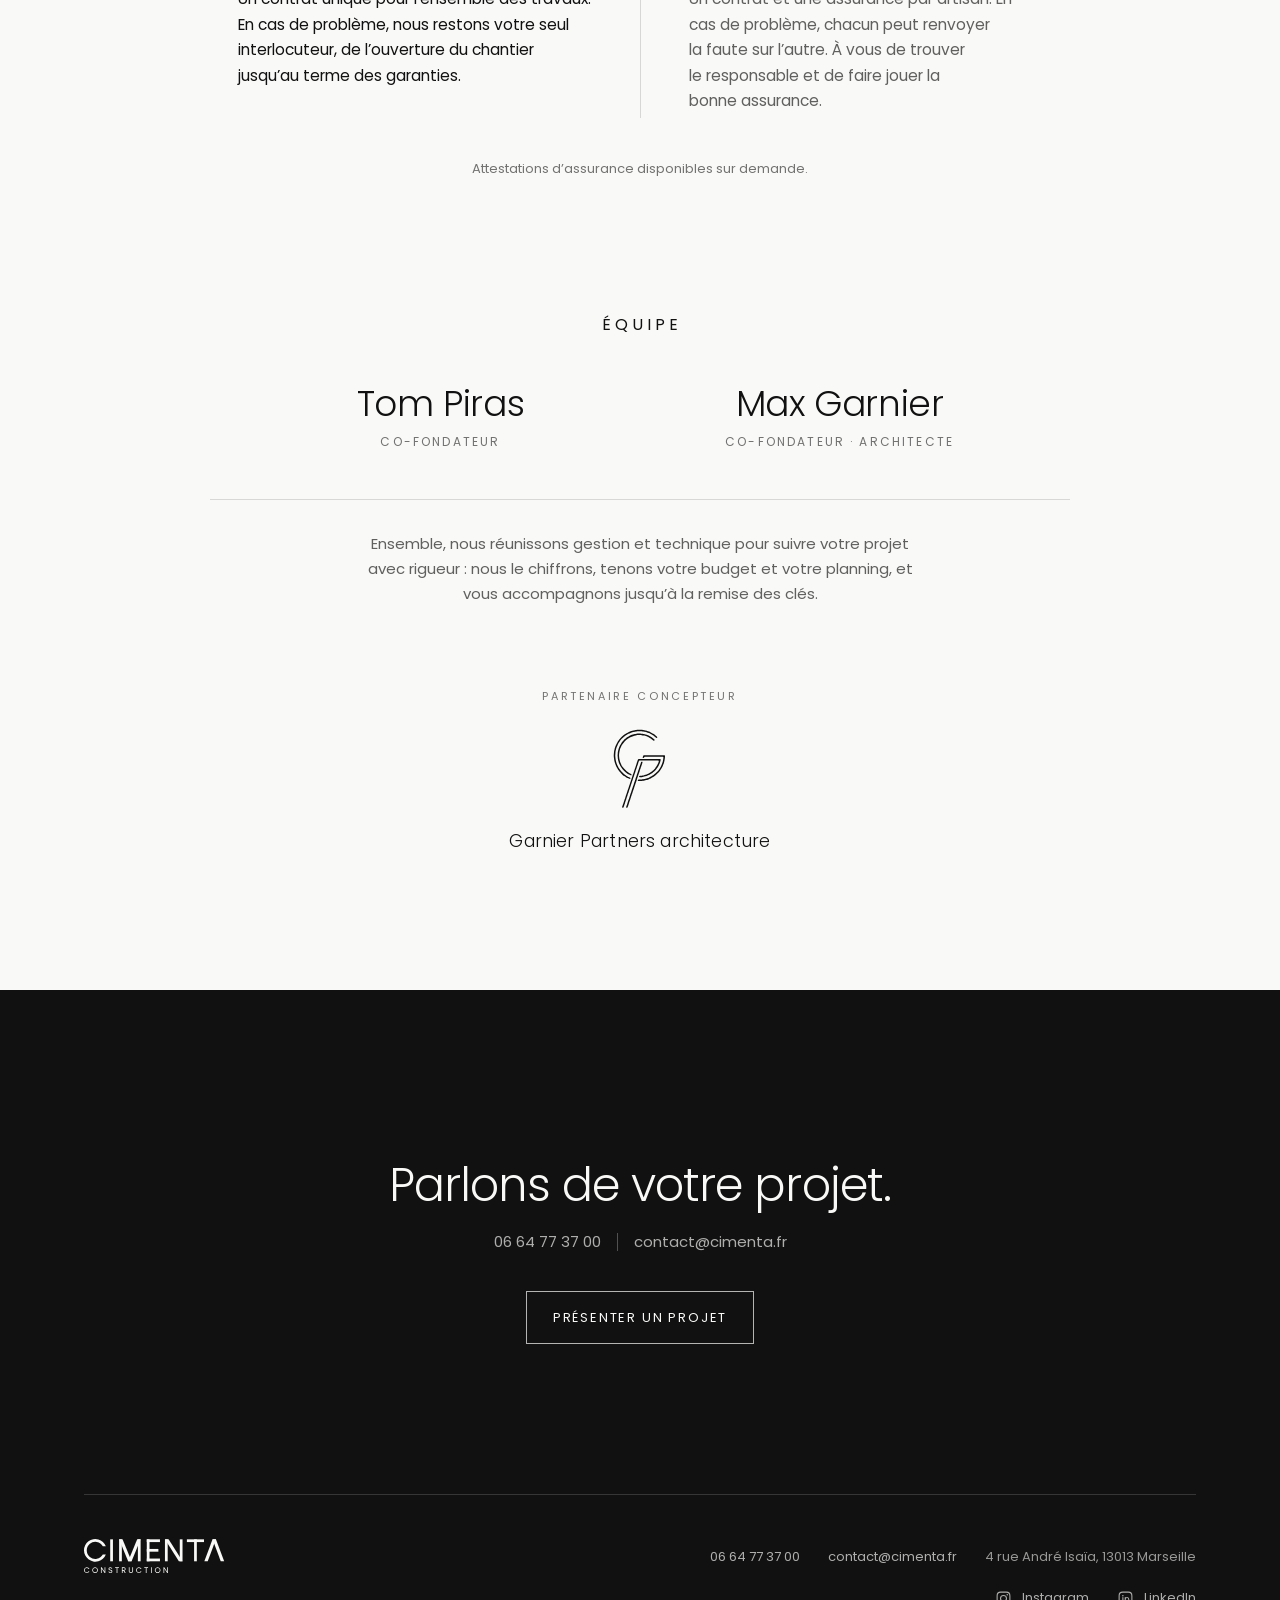
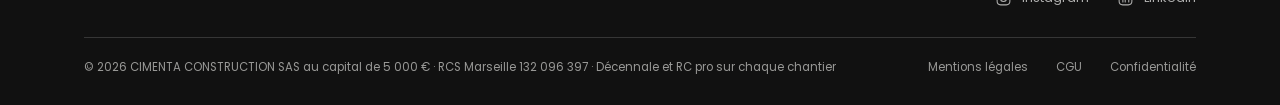
==== commit d2dd9510: "Pied de page mobile puriste : petites capitales, sans icônes, plus d'air Co-Authored-By: Claude Opus" ====
--- a/index.html
+++ b/index.html
@@ -20,7 +20,7 @@
   <link rel="preload" href="/assets/fonts/poppins-latin-300-normal.woff2" as="font" type="font/woff2" crossorigin>
   <link rel="preload" href="/assets/fonts/poppins-latin-400-normal.woff2" as="font" type="font/woff2" crossorigin>
   <link rel="preload" as="image" type="image/webp" imagesrcset="/assets/realisations/pool-house-1-1000.webp 1000w, /assets/realisations/pool-house-1-2000.webp 2560w" imagesizes="(max-aspect-ratio: 3/2) 150vh, 100vw" fetchpriority="high">
-  <link rel="stylesheet" href="/assets/cimenta.css?v=20261104d">
+  <link rel="stylesheet" href="/assets/cimenta.css?v=20261104f">
   <script>document.documentElement.classList.add('js');</script>
   <script type="application/ld+json">
 {
@@ -622,6 +622,6 @@
   </footer>
 
   <a class="callbar" id="callbar" href="tel:+33664773700" aria-label="Appeler CIMENTA CONSTRUCTION"><svg viewBox="0 0 24 24" width="16" height="16" aria-hidden="true"><path fill="none" stroke="currentColor" stroke-width="1.4" d="M6.6 3.5h3l1.5 4-2 1.3a11 11 0 0 0 6.1 6.1l1.3-2 4 1.5v3A2 2 0 0 1 18.4 19.5 15.9 15.9 0 0 1 4.5 5.6 2 2 0 0 1 6.6 3.5z"/></svg><span>Appeler</span></a>
-  <script src="/assets/cimenta.js?v=20261104d" defer></script>
+  <script src="/assets/cimenta.js?v=20261104f" defer></script>
 </body>
 </html>
--- a/assets/cimenta.css
+++ b/assets/cimenta.css
@@ -1735,3 +1735,28 @@
   html body .footer .f-legal { justify-content: center; gap: 6px 22px !important; }
   html body main:has(.cdark) + .footer .f-top { border-top: 1px solid var(--iv-rule); }
 }
+/* Pied de page mobile : téléphone et e-mail déjà présents dans le bloc Contact juste au-dessus */
+@media (max-width: 720px) {
+  html body main:has(.cdark) + .footer .f-info a { display: none !important; }
+  html body main:has(.cdark) + .footer .f-info { margin-top: 24px !important; }
+}
+/* Pied de page mobile — version puriste (nov. 2026) : petites capitales, pas d'icônes, beaucoup d'air */
+@media (max-width: 720px) {
+  html body main:has(.cdark) + .footer .f-top { padding-top: 56px !important; }
+  html body .footer .f-top .logo .word { font-size: 15px !important; }
+  html body .footer .f-top .logo .act { font-size: calc(15px * .37) !important; }
+  html body .footer .f-top .logo svg { height: 22px; width: auto; }
+  html body .footer .f-info { margin-top: 32px !important; font-size: 10px !important; letter-spacing: .22em; text-transform: uppercase; line-height: 1.8 !important; }
+  html body .footer .f-info span { color: var(--iv-mute) !important; }
+  html body .footer .f-social { margin-top: 14px !important; gap: 0 !important; }
+  html body .footer .f-social svg { display: none !important; }
+  html body .footer .f-social a { gap: 0 !important; font-size: 10px !important; letter-spacing: .22em !important; text-transform: uppercase; color: var(--iv-mute) !important; padding: 6px 0; }
+  html body .footer .f-social a + a::before { content: "·"; margin: 0 14px; color: var(--iv-mute); letter-spacing: 0; }
+  html body .footer .f-bottom { margin-top: 48px !important; padding-top: 28px !important; gap: 18px !important; font-size: 10.5px !important; line-height: 1.75 !important; color: rgba(249,249,247,.42) !important; }
+  html body .footer .f-bottom a { color: rgba(249,249,247,.42) !important; }
+  html body .footer .f-legal { gap: 0 !important; }
+  html body .footer .f-legal a { font-size: 9.5px; letter-spacing: .2em; text-transform: uppercase; }
+  html body .footer .f-legal a + a::before { content: "·"; margin: 0 12px; letter-spacing: 0; }
+  html body .footer .f-id .f-l + .f-l { margin-top: 0; }
+  html body .cdark { padding-bottom: 72px !important; }
+}
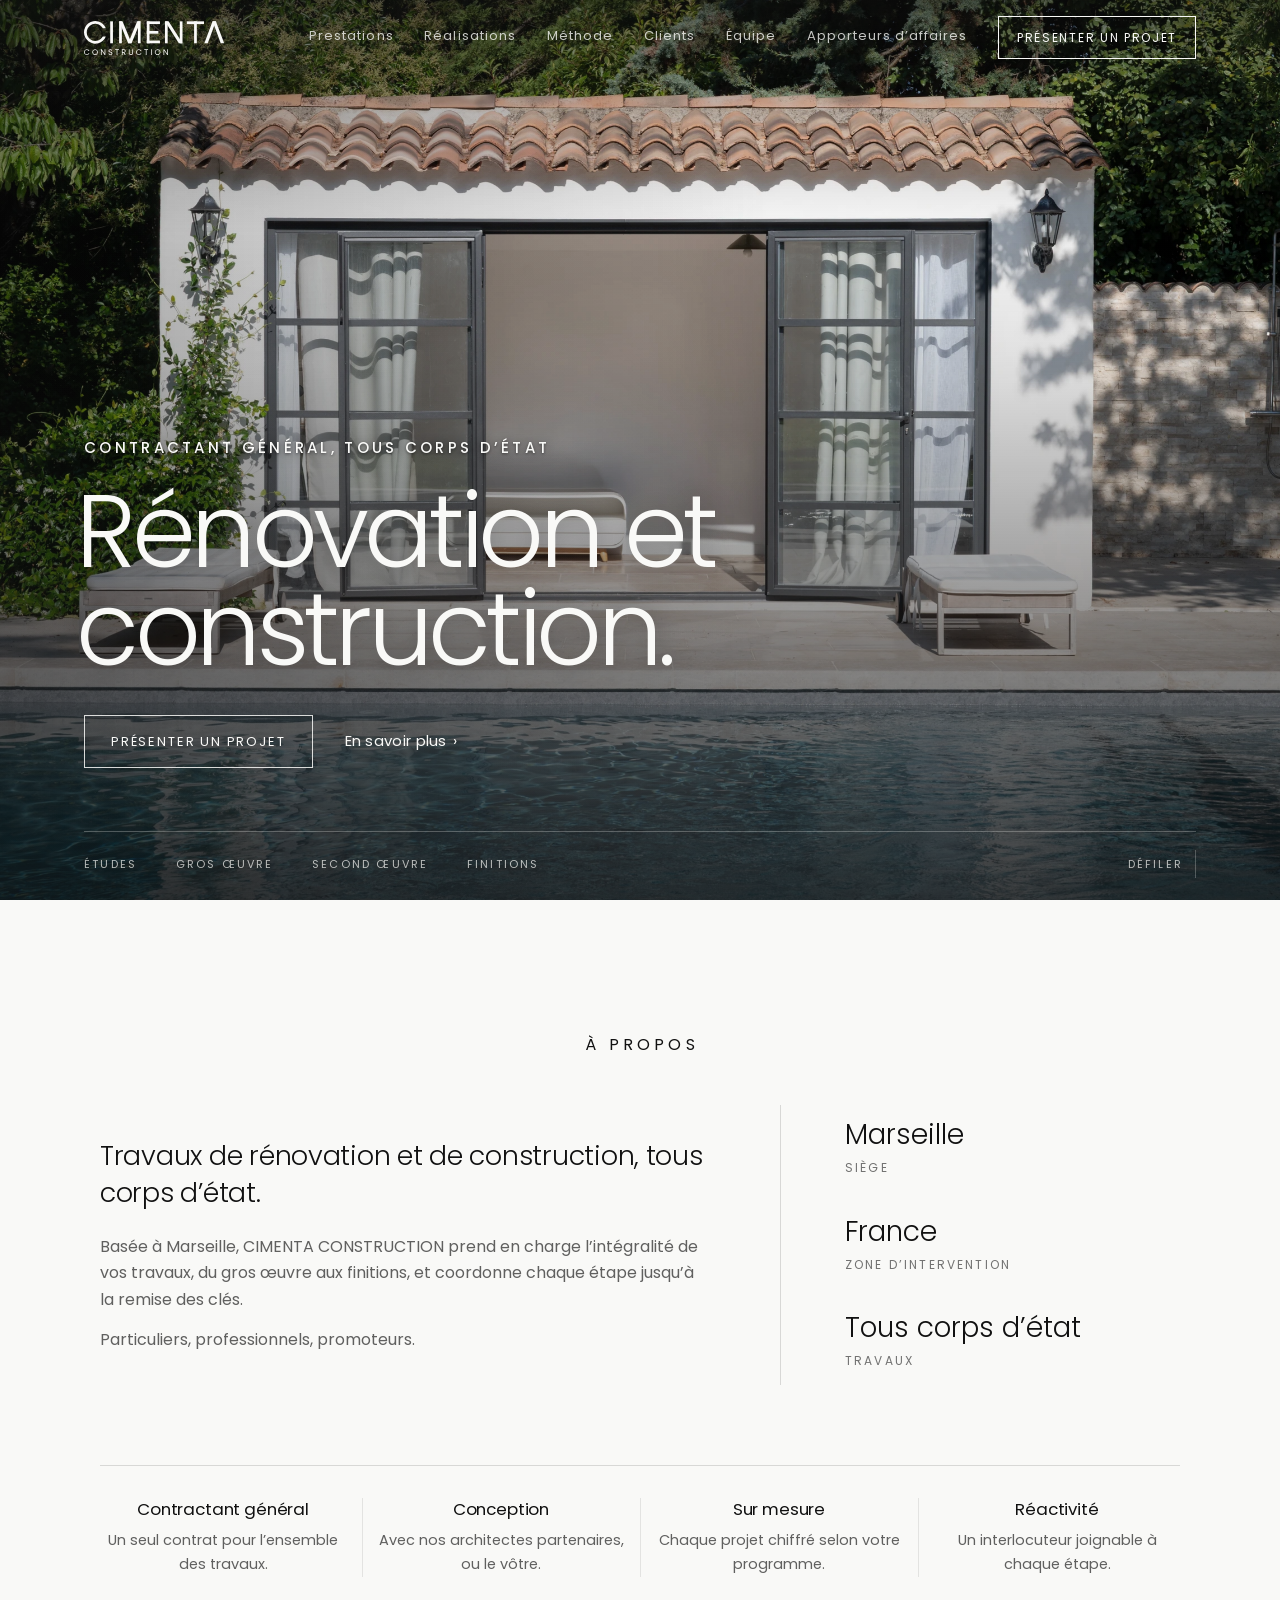
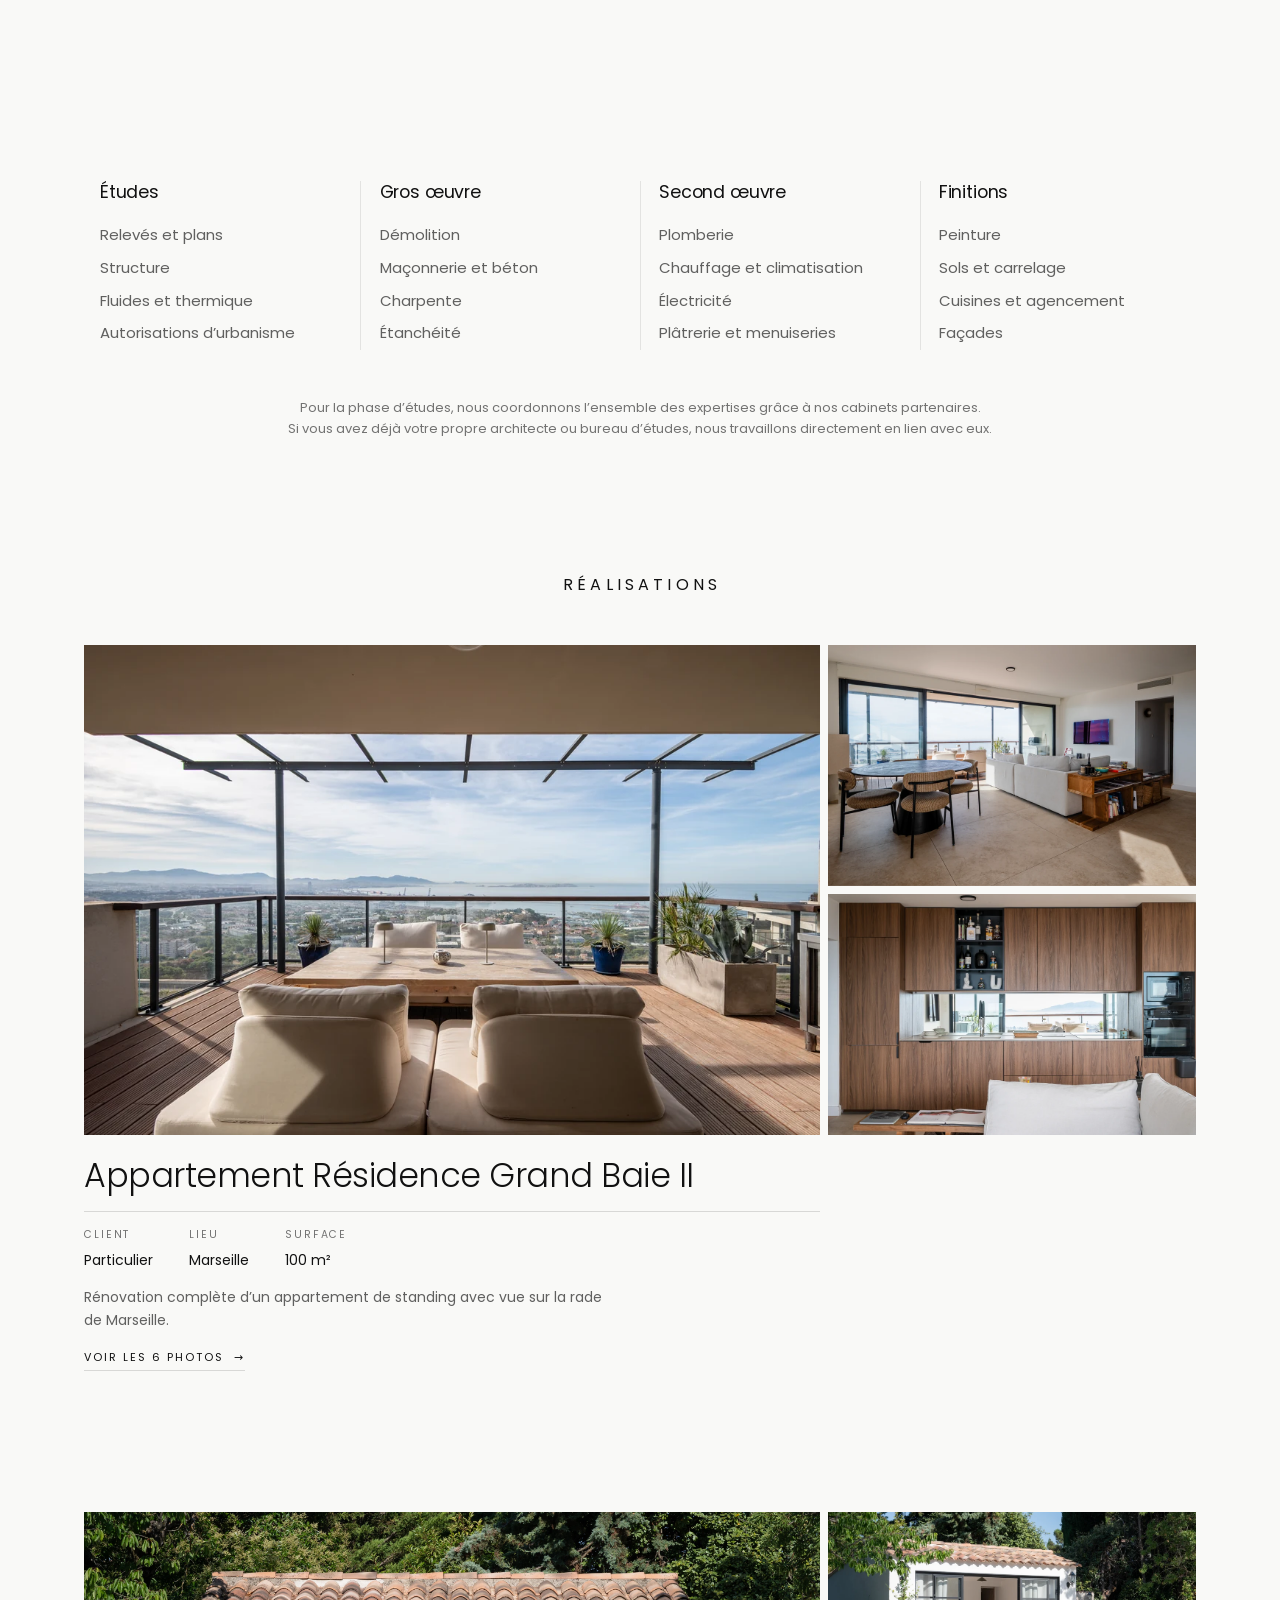
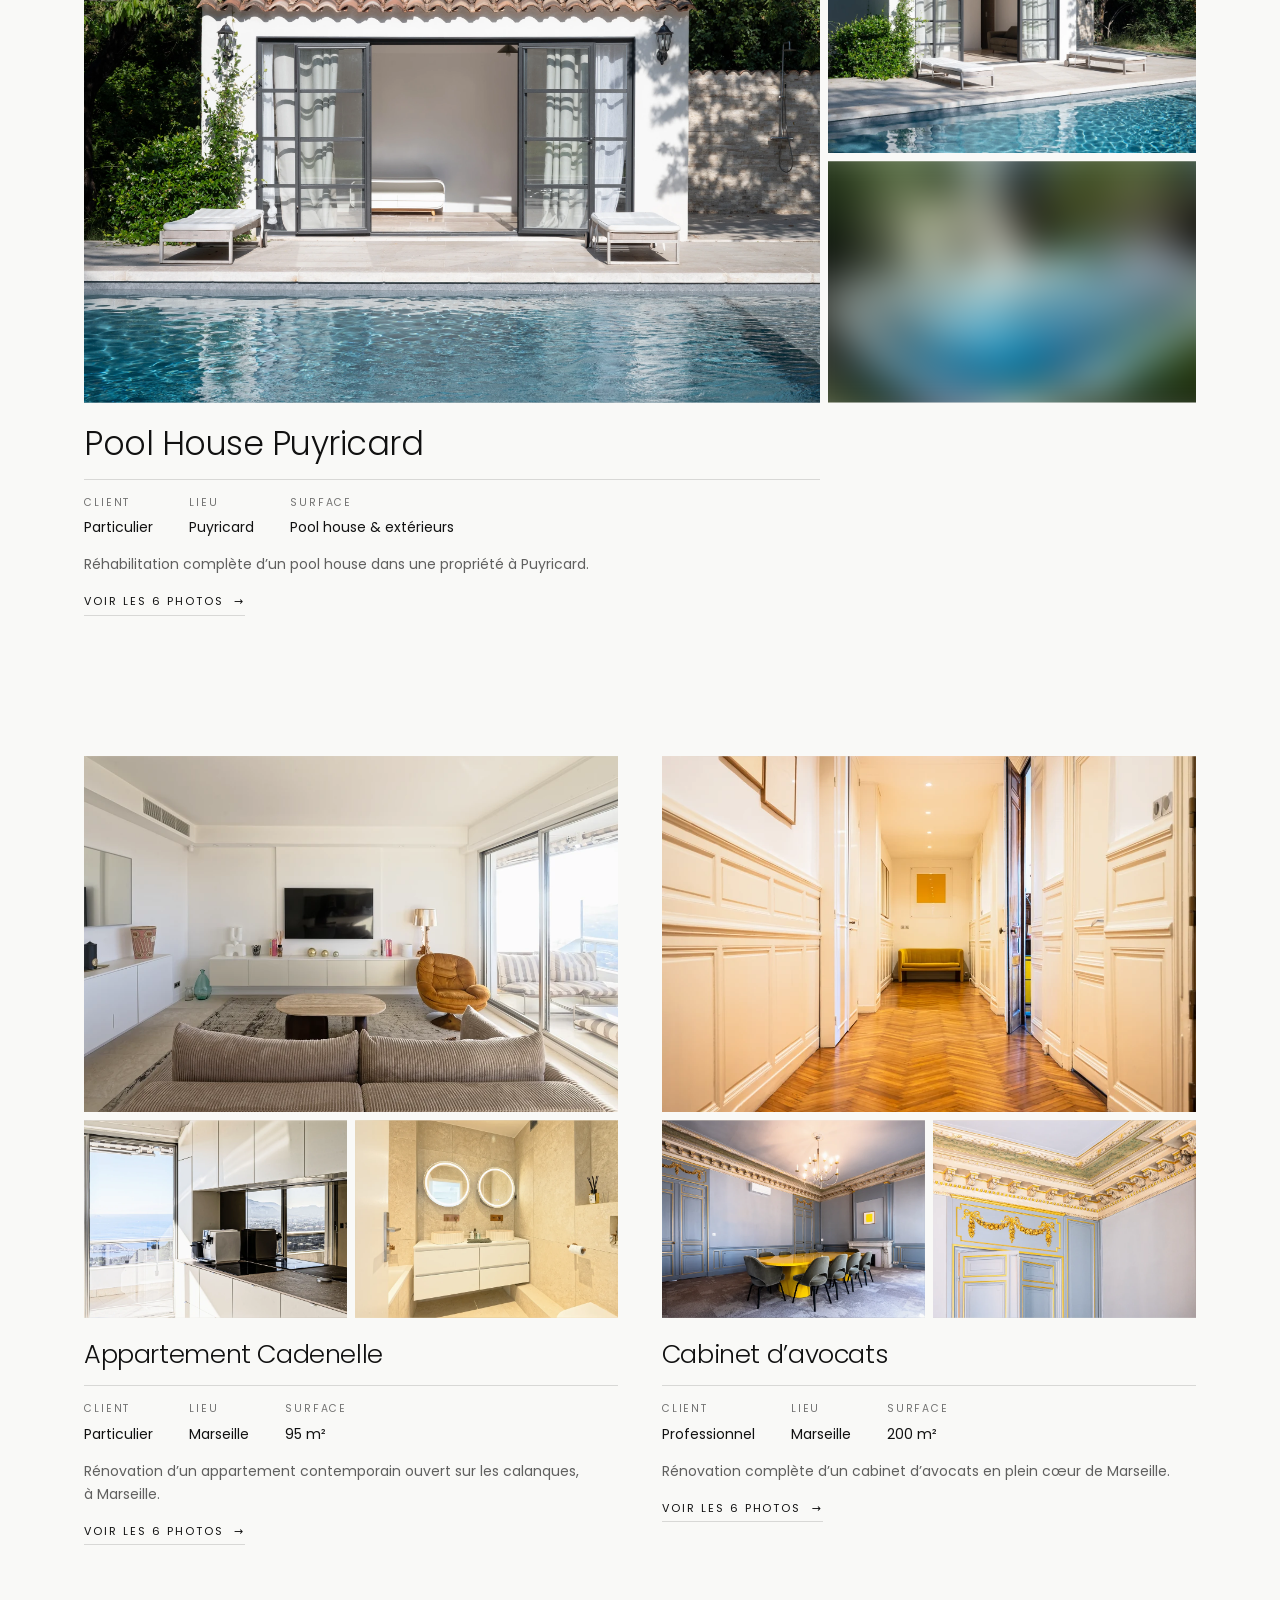
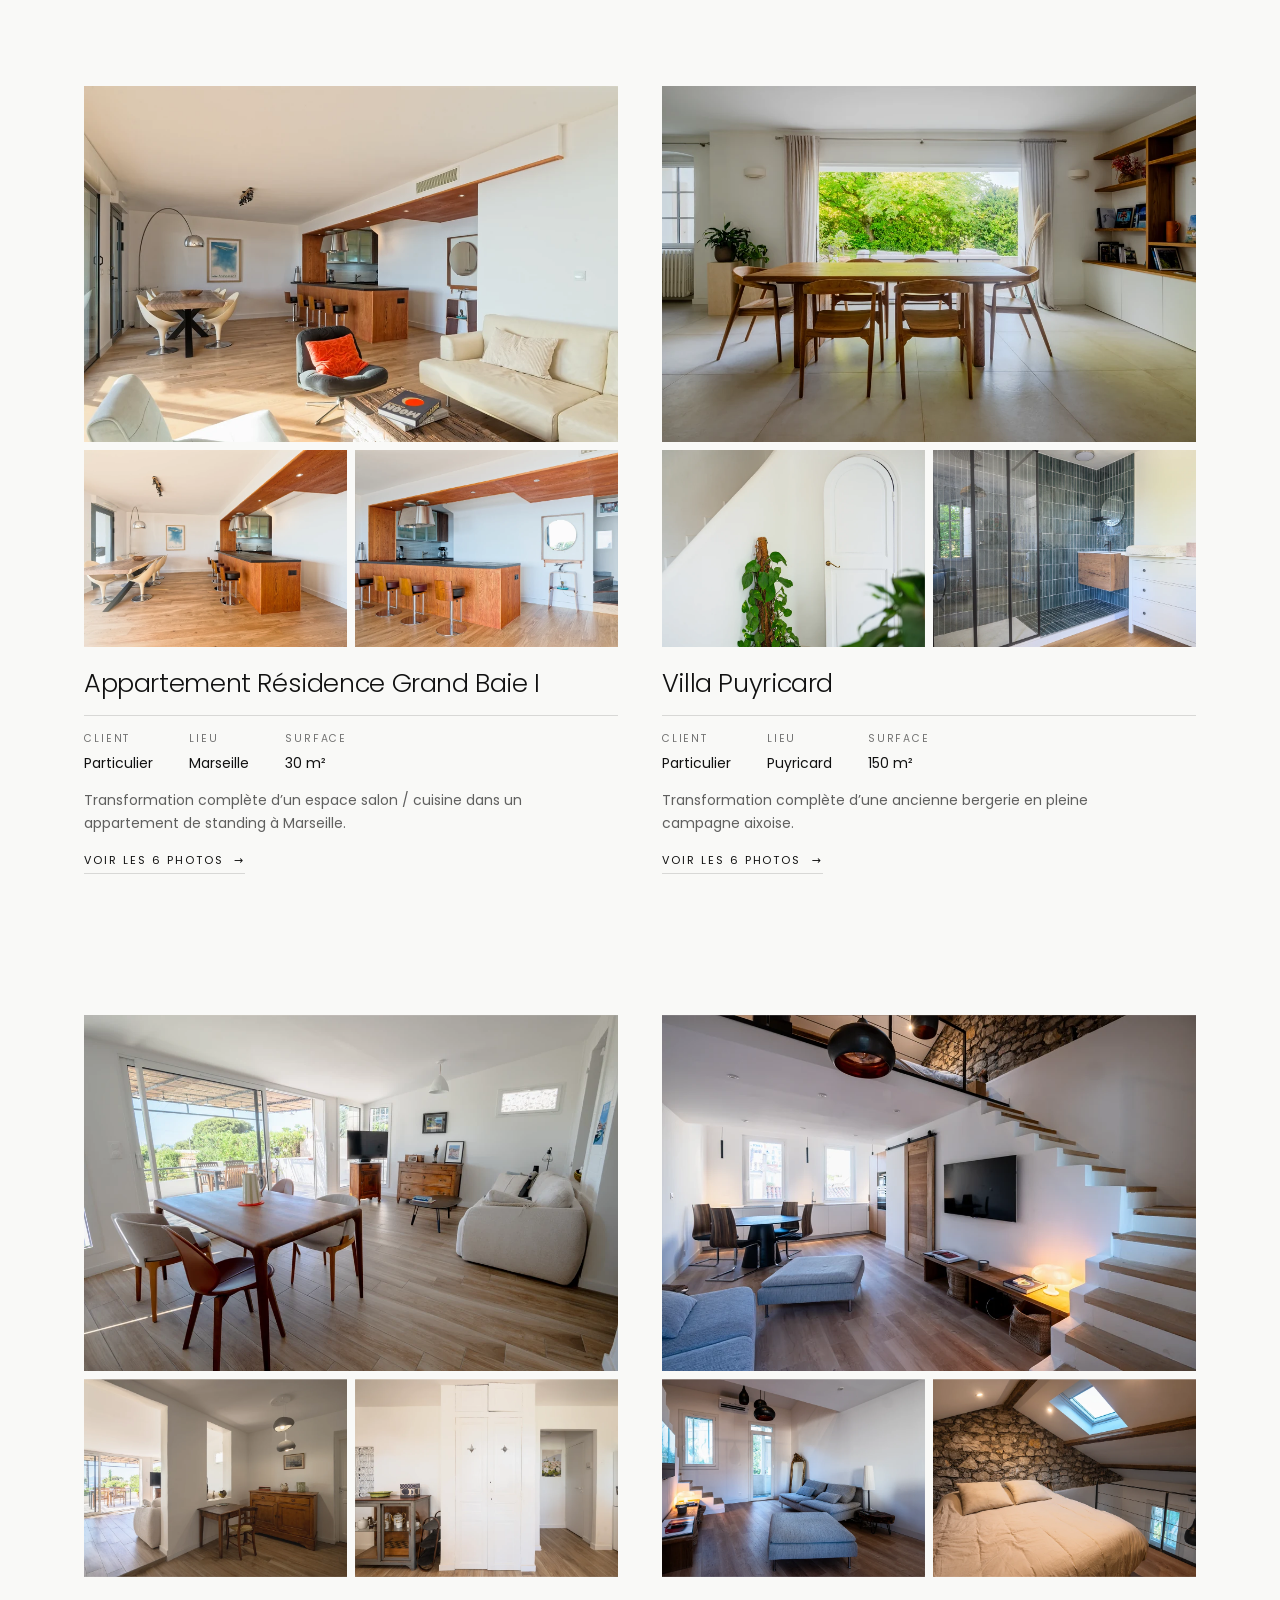
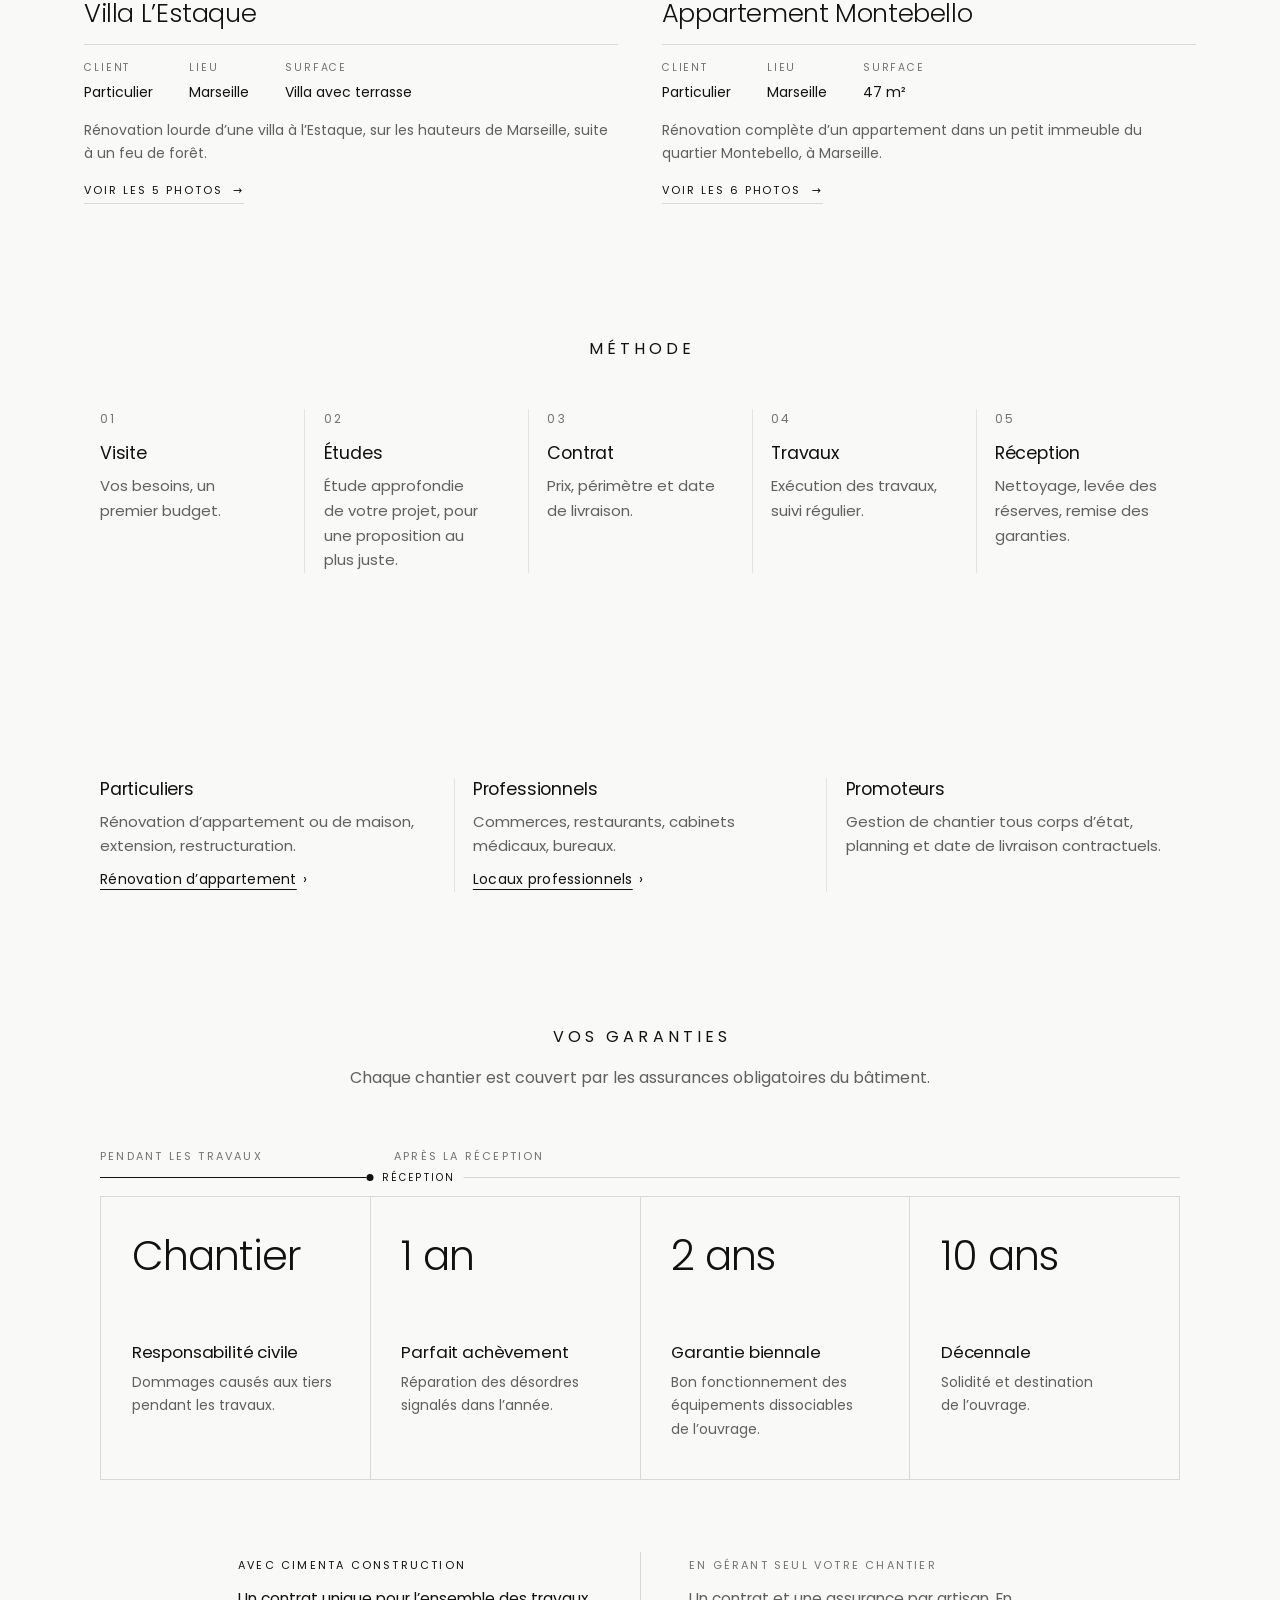
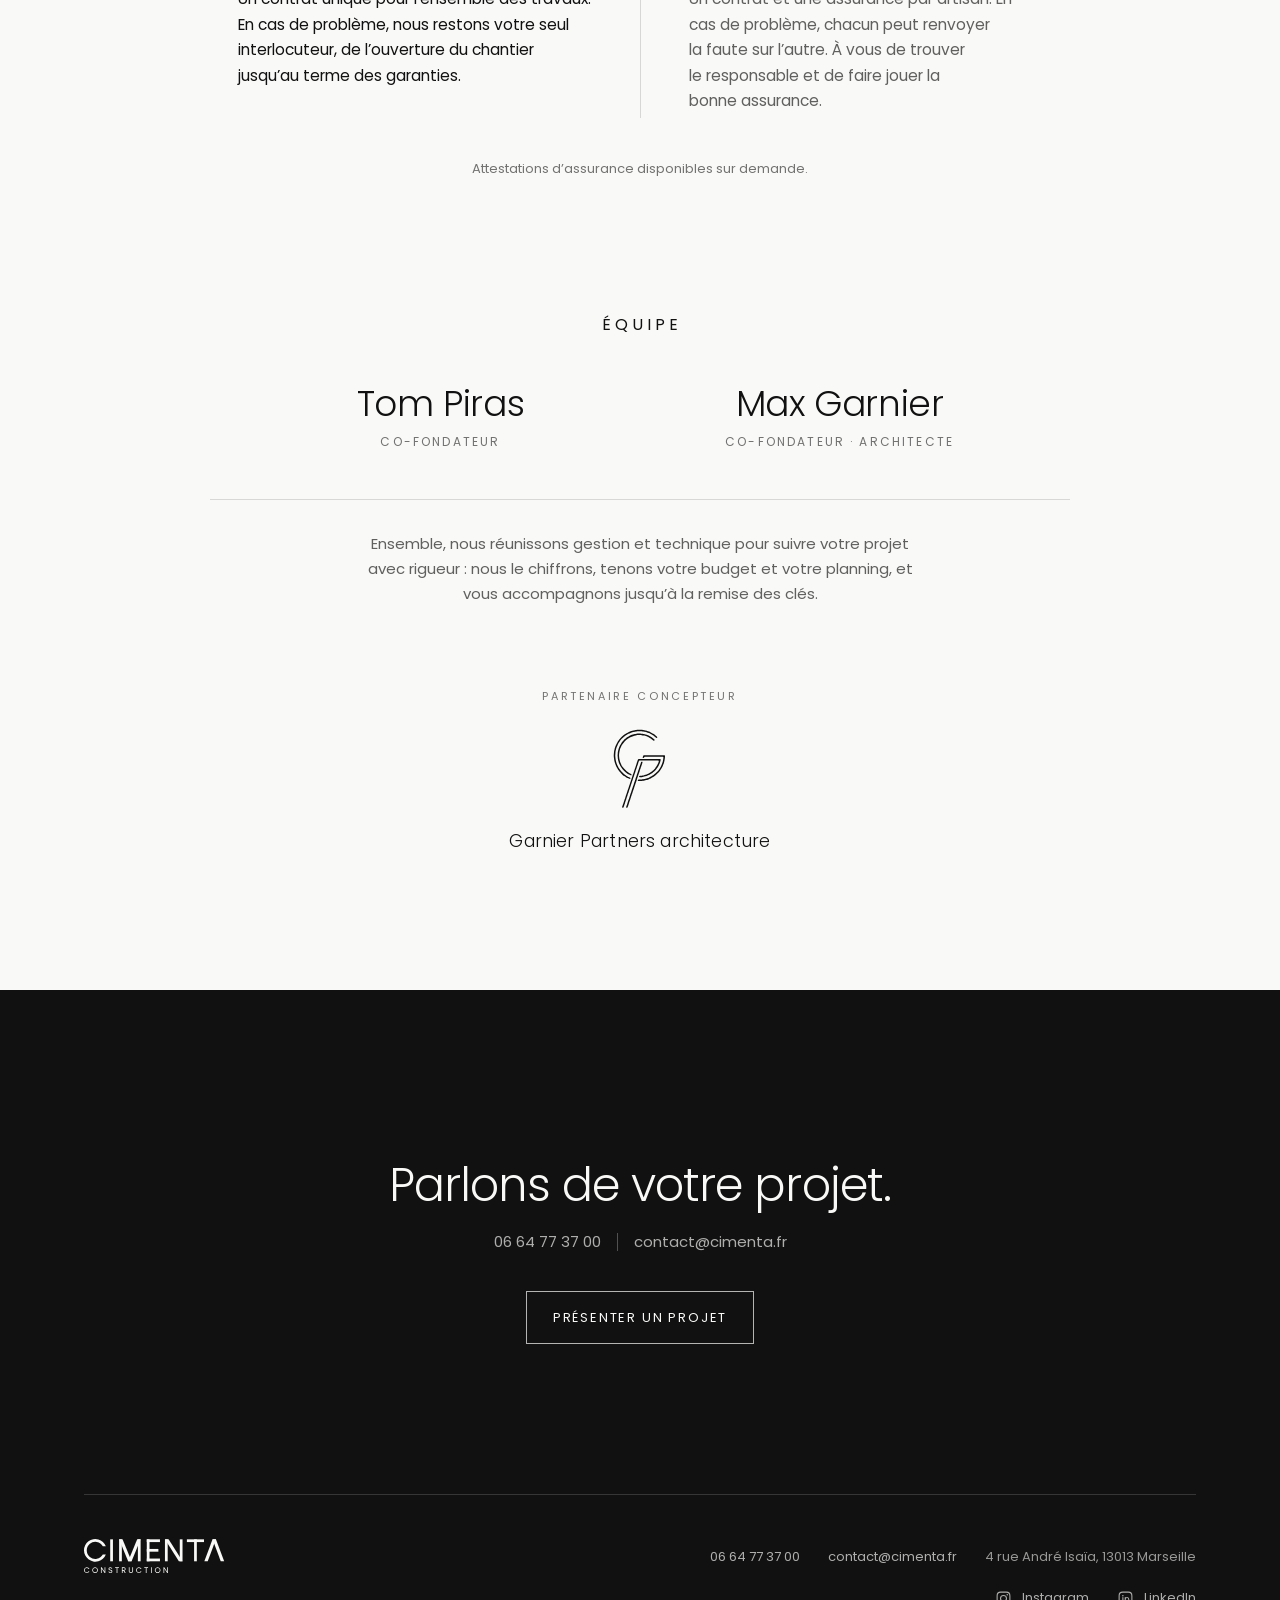
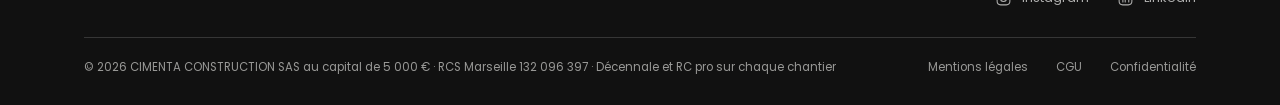
==== commit 1678e19c: "Pied de page mobile : retour à la version centrée avec icônes, sans capitales Co-Authored-By: Claude" ====
--- a/index.html
+++ b/index.html
@@ -20,7 +20,7 @@
   <link rel="preload" href="/assets/fonts/poppins-latin-300-normal.woff2" as="font" type="font/woff2" crossorigin>
   <link rel="preload" href="/assets/fonts/poppins-latin-400-normal.woff2" as="font" type="font/woff2" crossorigin>
   <link rel="preload" as="image" type="image/webp" imagesrcset="/assets/realisations/pool-house-1-1000.webp 1000w, /assets/realisations/pool-house-1-2000.webp 2560w" imagesizes="(max-aspect-ratio: 3/2) 150vh, 100vw" fetchpriority="high">
-  <link rel="stylesheet" href="/assets/cimenta.css?v=20261104f">
+  <link rel="stylesheet" href="/assets/cimenta.css?v=20261104g">
   <script>document.documentElement.classList.add('js');</script>
   <script type="application/ld+json">
 {
@@ -622,6 +622,6 @@
   </footer>
 
   <a class="callbar" id="callbar" href="tel:+33664773700" aria-label="Appeler CIMENTA CONSTRUCTION"><svg viewBox="0 0 24 24" width="16" height="16" aria-hidden="true"><path fill="none" stroke="currentColor" stroke-width="1.4" d="M6.6 3.5h3l1.5 4-2 1.3a11 11 0 0 0 6.1 6.1l1.3-2 4 1.5v3A2 2 0 0 1 18.4 19.5 15.9 15.9 0 0 1 4.5 5.6 2 2 0 0 1 6.6 3.5z"/></svg><span>Appeler</span></a>
-  <script src="/assets/cimenta.js?v=20261104f" defer></script>
+  <script src="/assets/cimenta.js?v=20261104g" defer></script>
 </body>
 </html>
--- a/assets/cimenta.css
+++ b/assets/cimenta.css
@@ -1740,23 +1740,3 @@
   html body main:has(.cdark) + .footer .f-info a { display: none !important; }
   html body main:has(.cdark) + .footer .f-info { margin-top: 24px !important; }
 }
-/* Pied de page mobile — version puriste (nov. 2026) : petites capitales, pas d'icônes, beaucoup d'air */
-@media (max-width: 720px) {
-  html body main:has(.cdark) + .footer .f-top { padding-top: 56px !important; }
-  html body .footer .f-top .logo .word { font-size: 15px !important; }
-  html body .footer .f-top .logo .act { font-size: calc(15px * .37) !important; }
-  html body .footer .f-top .logo svg { height: 22px; width: auto; }
-  html body .footer .f-info { margin-top: 32px !important; font-size: 10px !important; letter-spacing: .22em; text-transform: uppercase; line-height: 1.8 !important; }
-  html body .footer .f-info span { color: var(--iv-mute) !important; }
-  html body .footer .f-social { margin-top: 14px !important; gap: 0 !important; }
-  html body .footer .f-social svg { display: none !important; }
-  html body .footer .f-social a { gap: 0 !important; font-size: 10px !important; letter-spacing: .22em !important; text-transform: uppercase; color: var(--iv-mute) !important; padding: 6px 0; }
-  html body .footer .f-social a + a::before { content: "·"; margin: 0 14px; color: var(--iv-mute); letter-spacing: 0; }
-  html body .footer .f-bottom { margin-top: 48px !important; padding-top: 28px !important; gap: 18px !important; font-size: 10.5px !important; line-height: 1.75 !important; color: rgba(249,249,247,.42) !important; }
-  html body .footer .f-bottom a { color: rgba(249,249,247,.42) !important; }
-  html body .footer .f-legal { gap: 0 !important; }
-  html body .footer .f-legal a { font-size: 9.5px; letter-spacing: .2em; text-transform: uppercase; }
-  html body .footer .f-legal a + a::before { content: "·"; margin: 0 12px; letter-spacing: 0; }
-  html body .footer .f-id .f-l + .f-l { margin-top: 0; }
-  html body .cdark { padding-bottom: 72px !important; }
-}
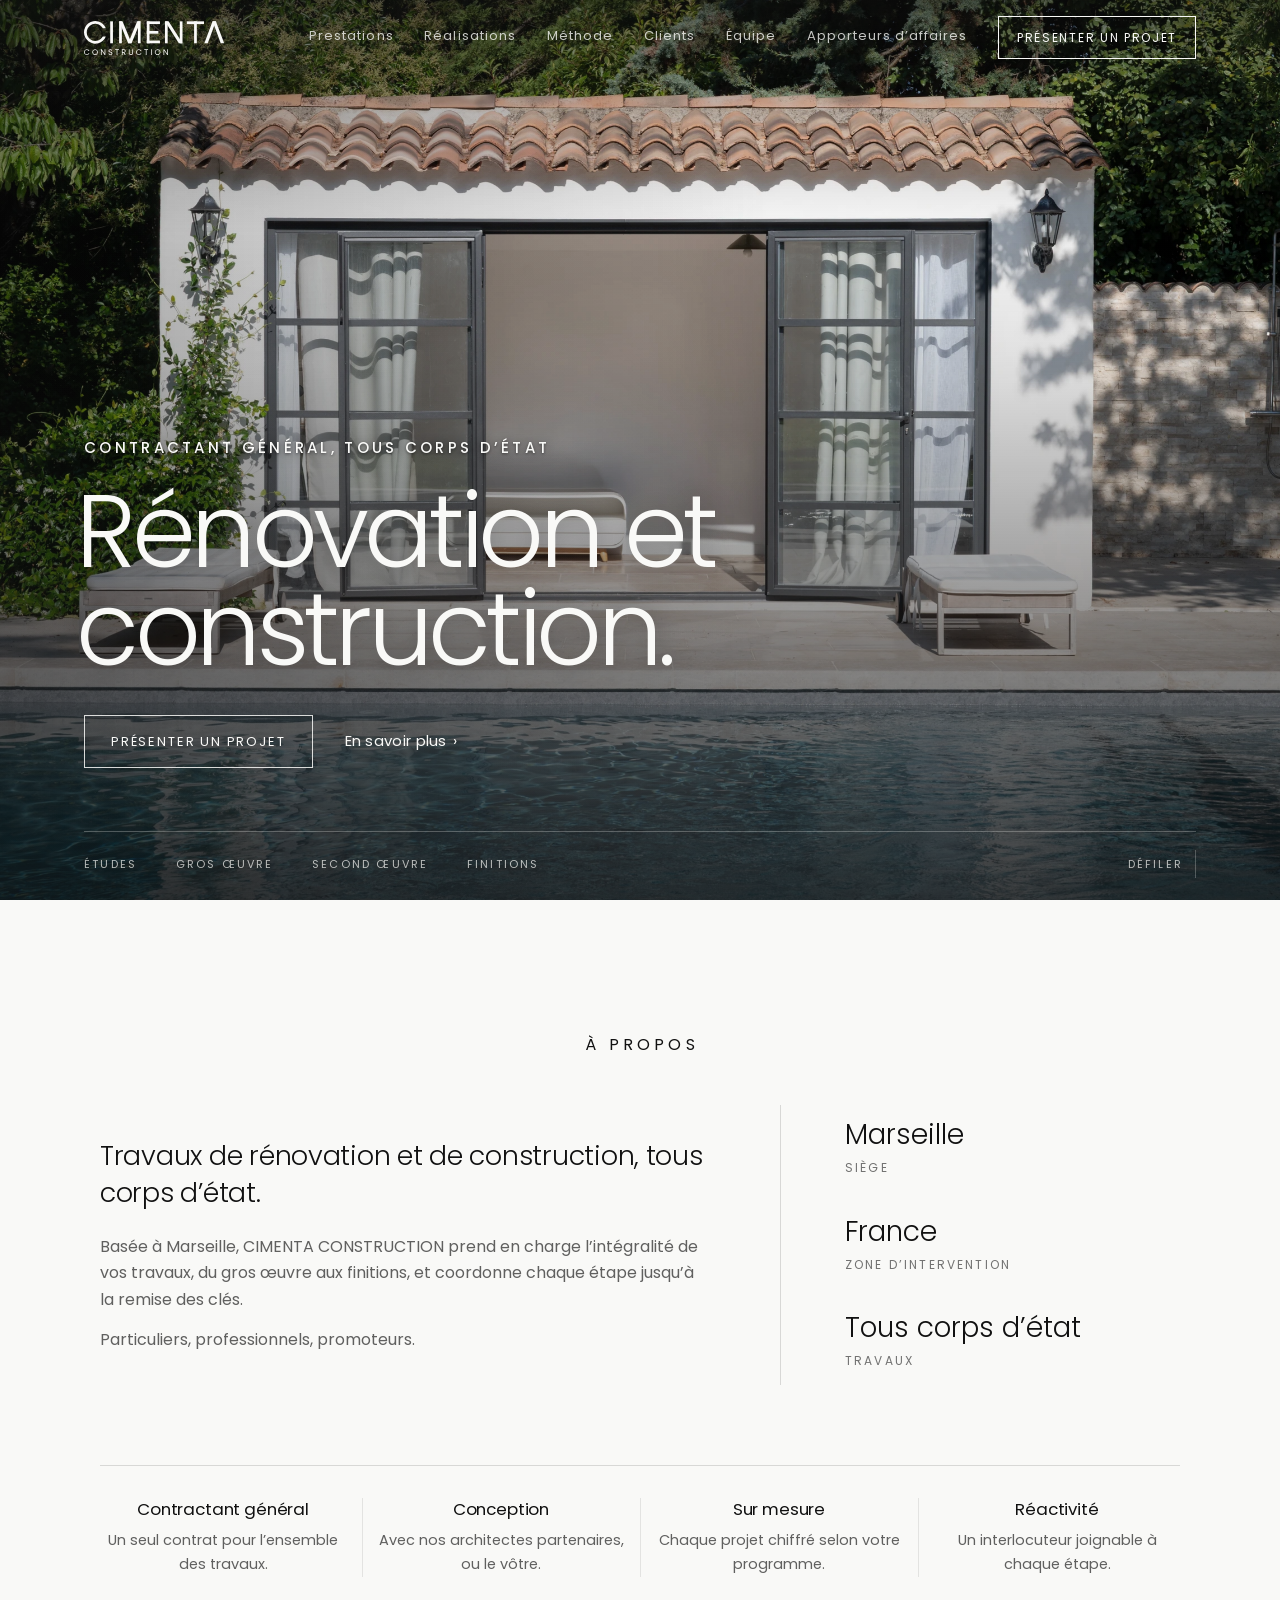
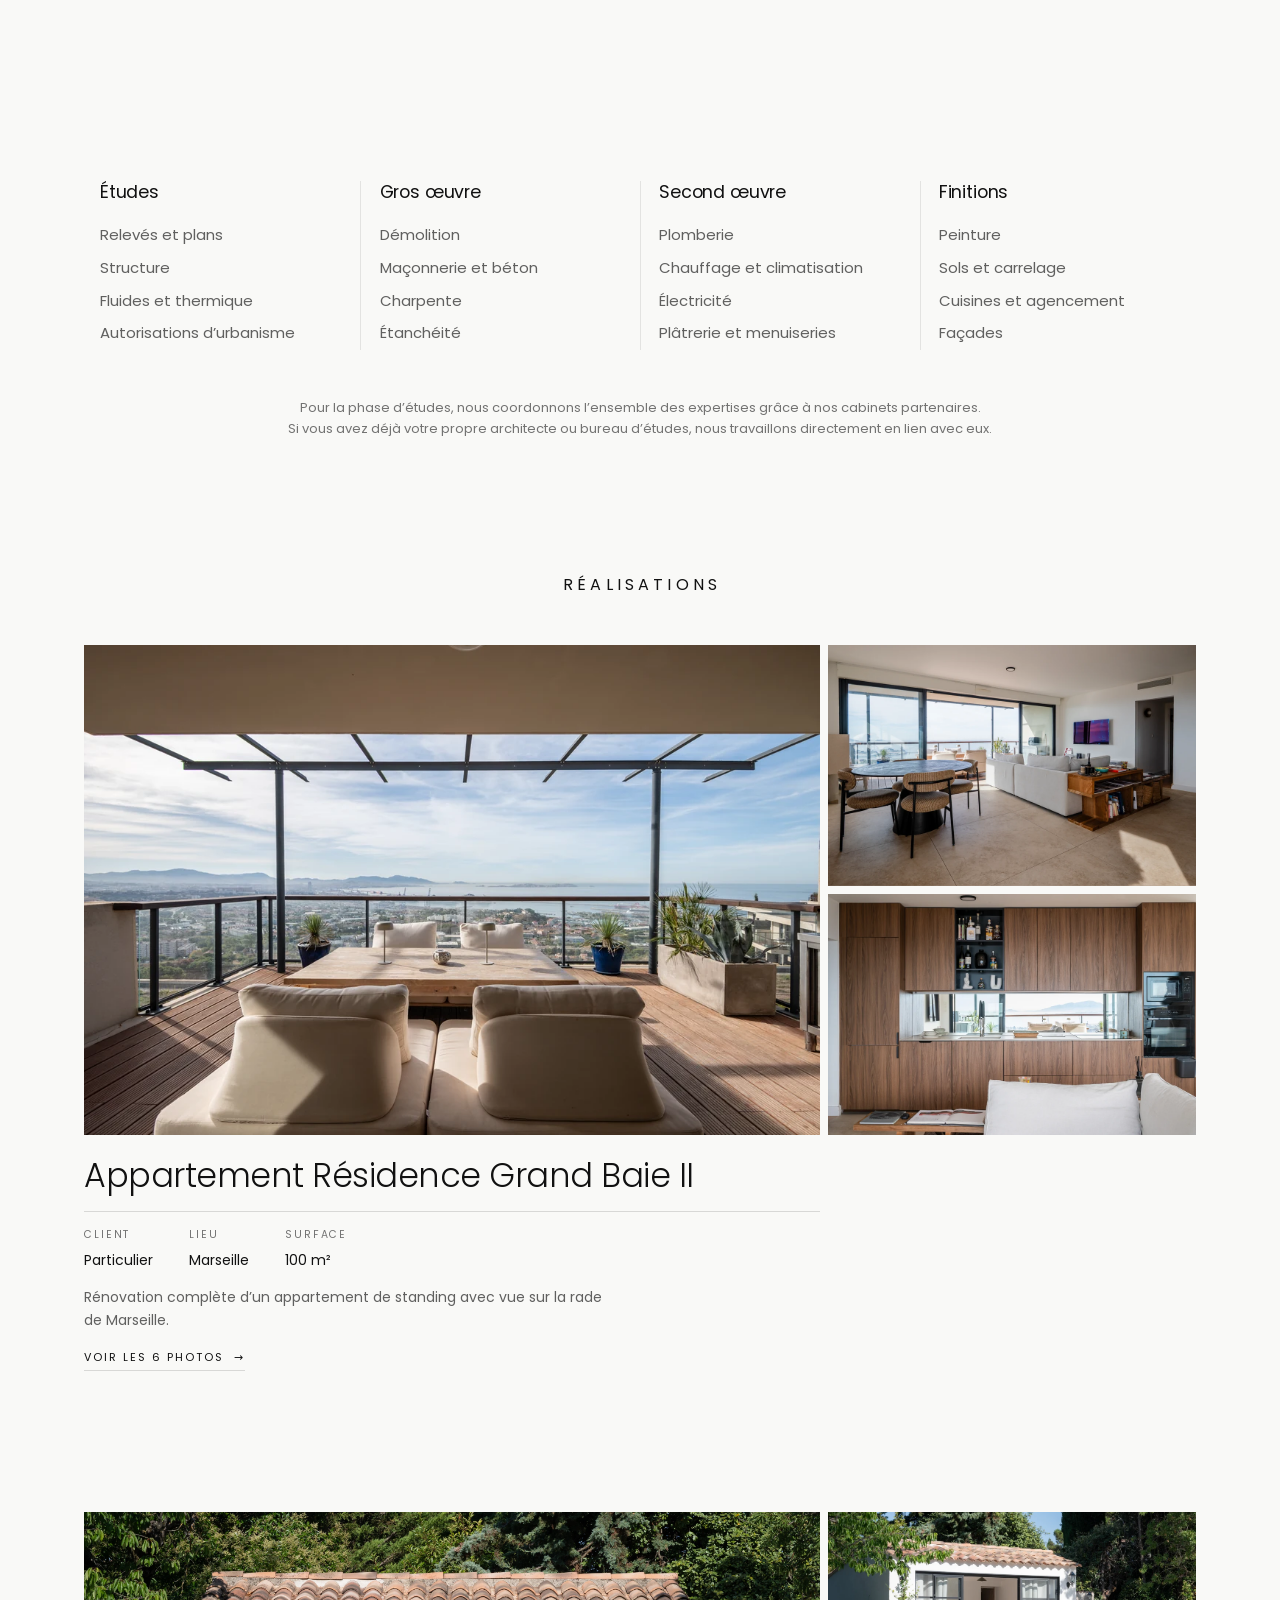
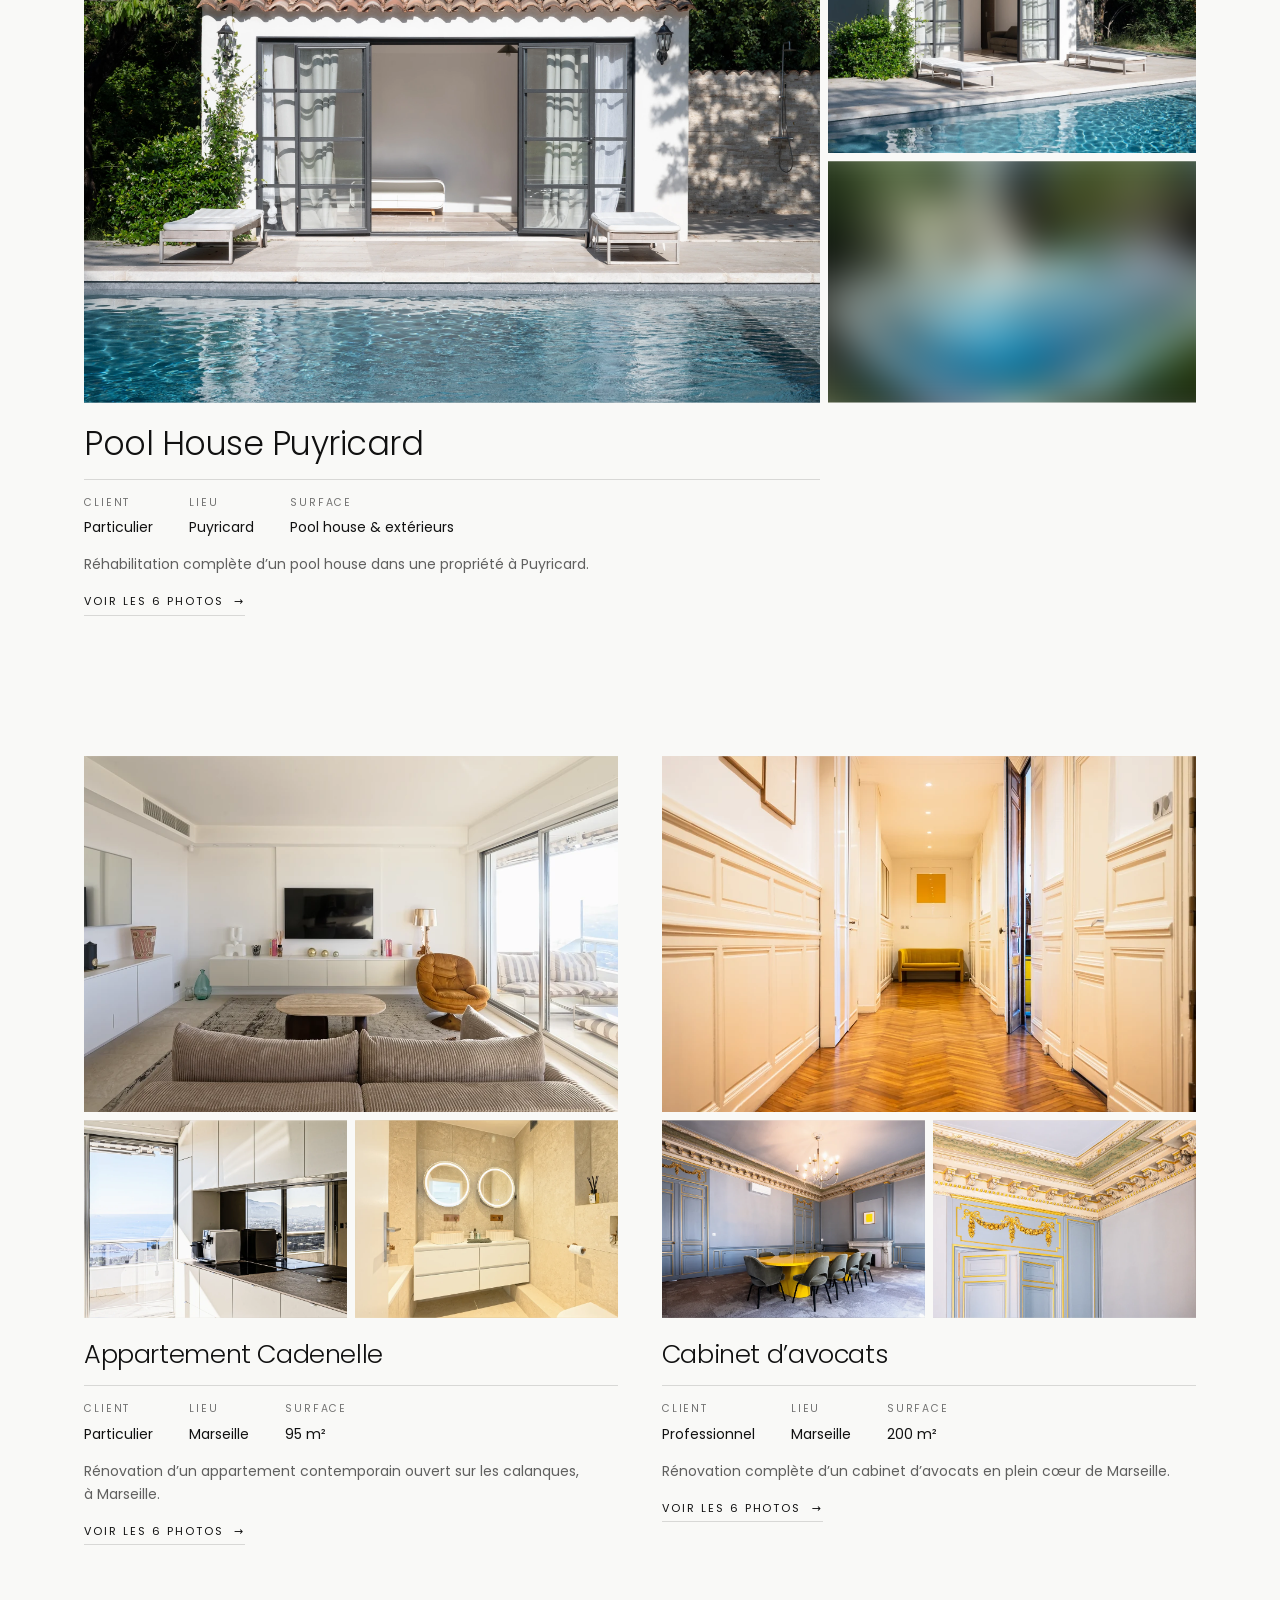
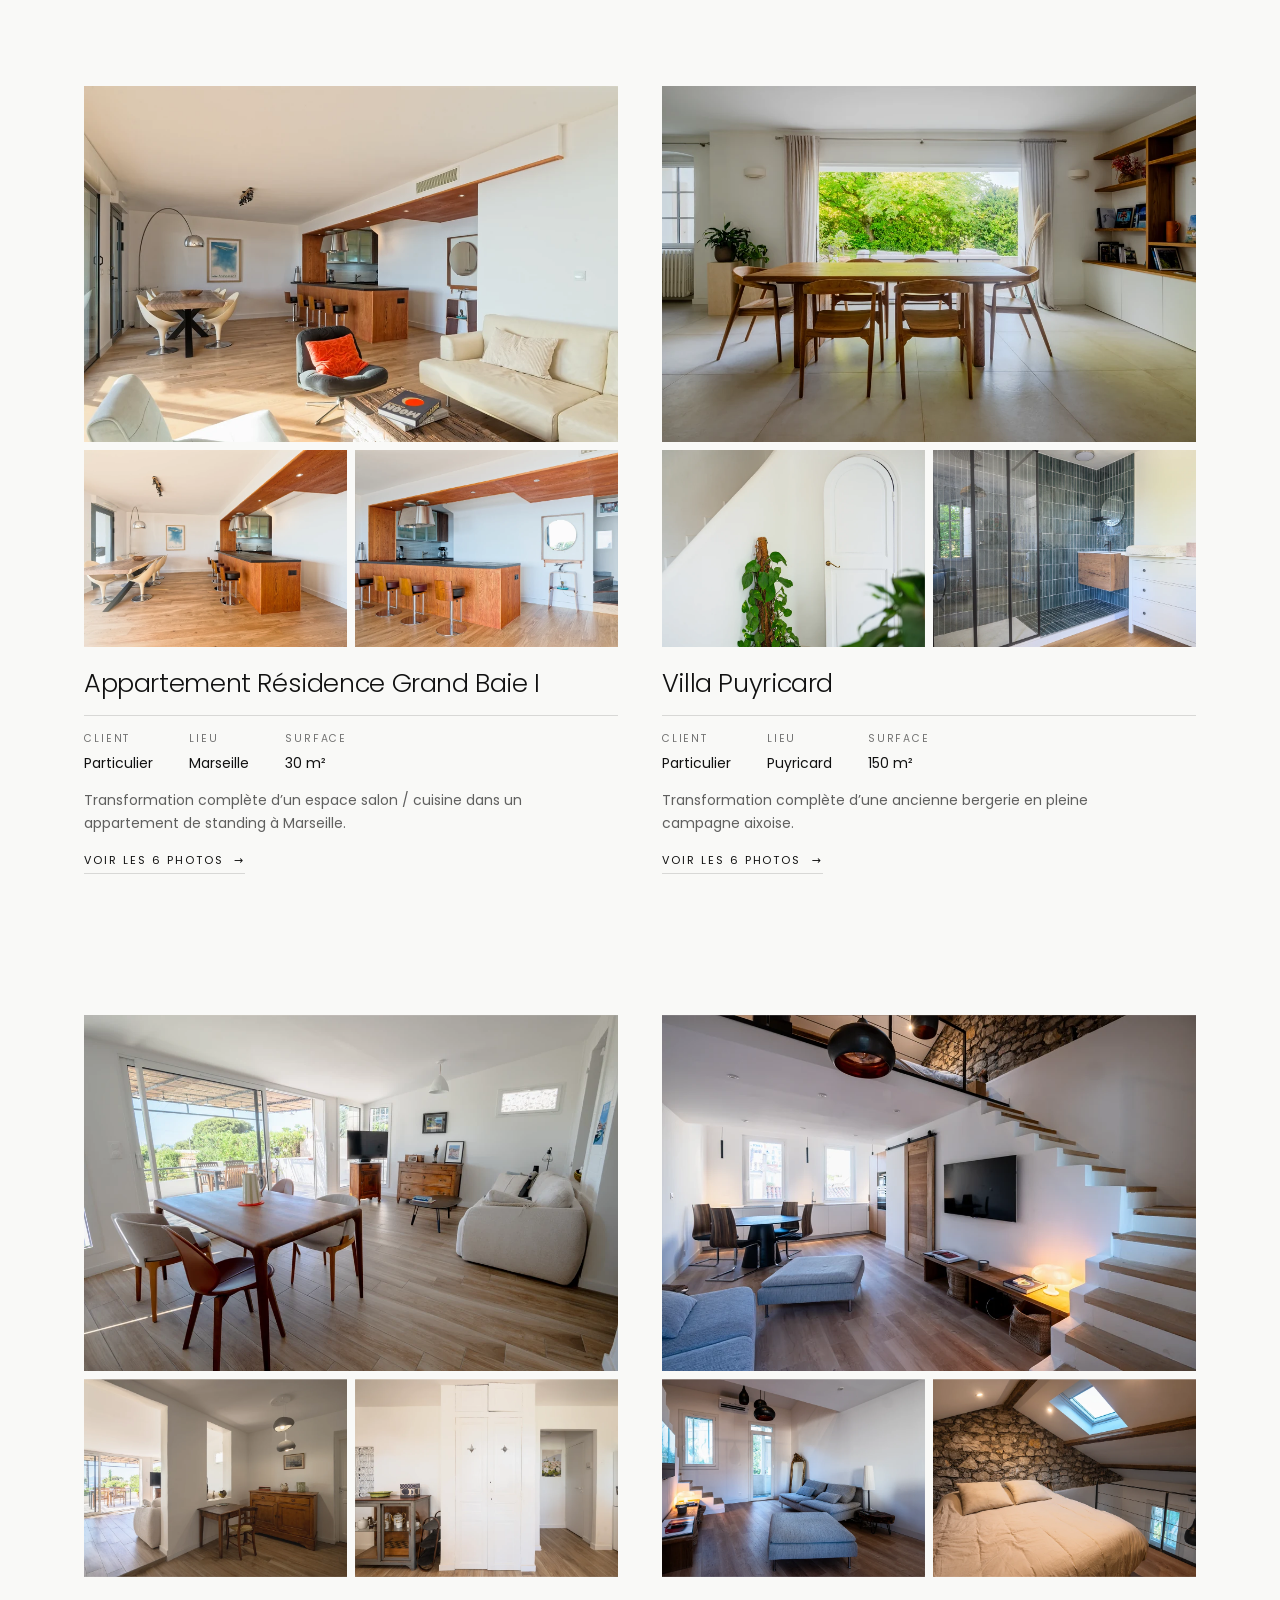
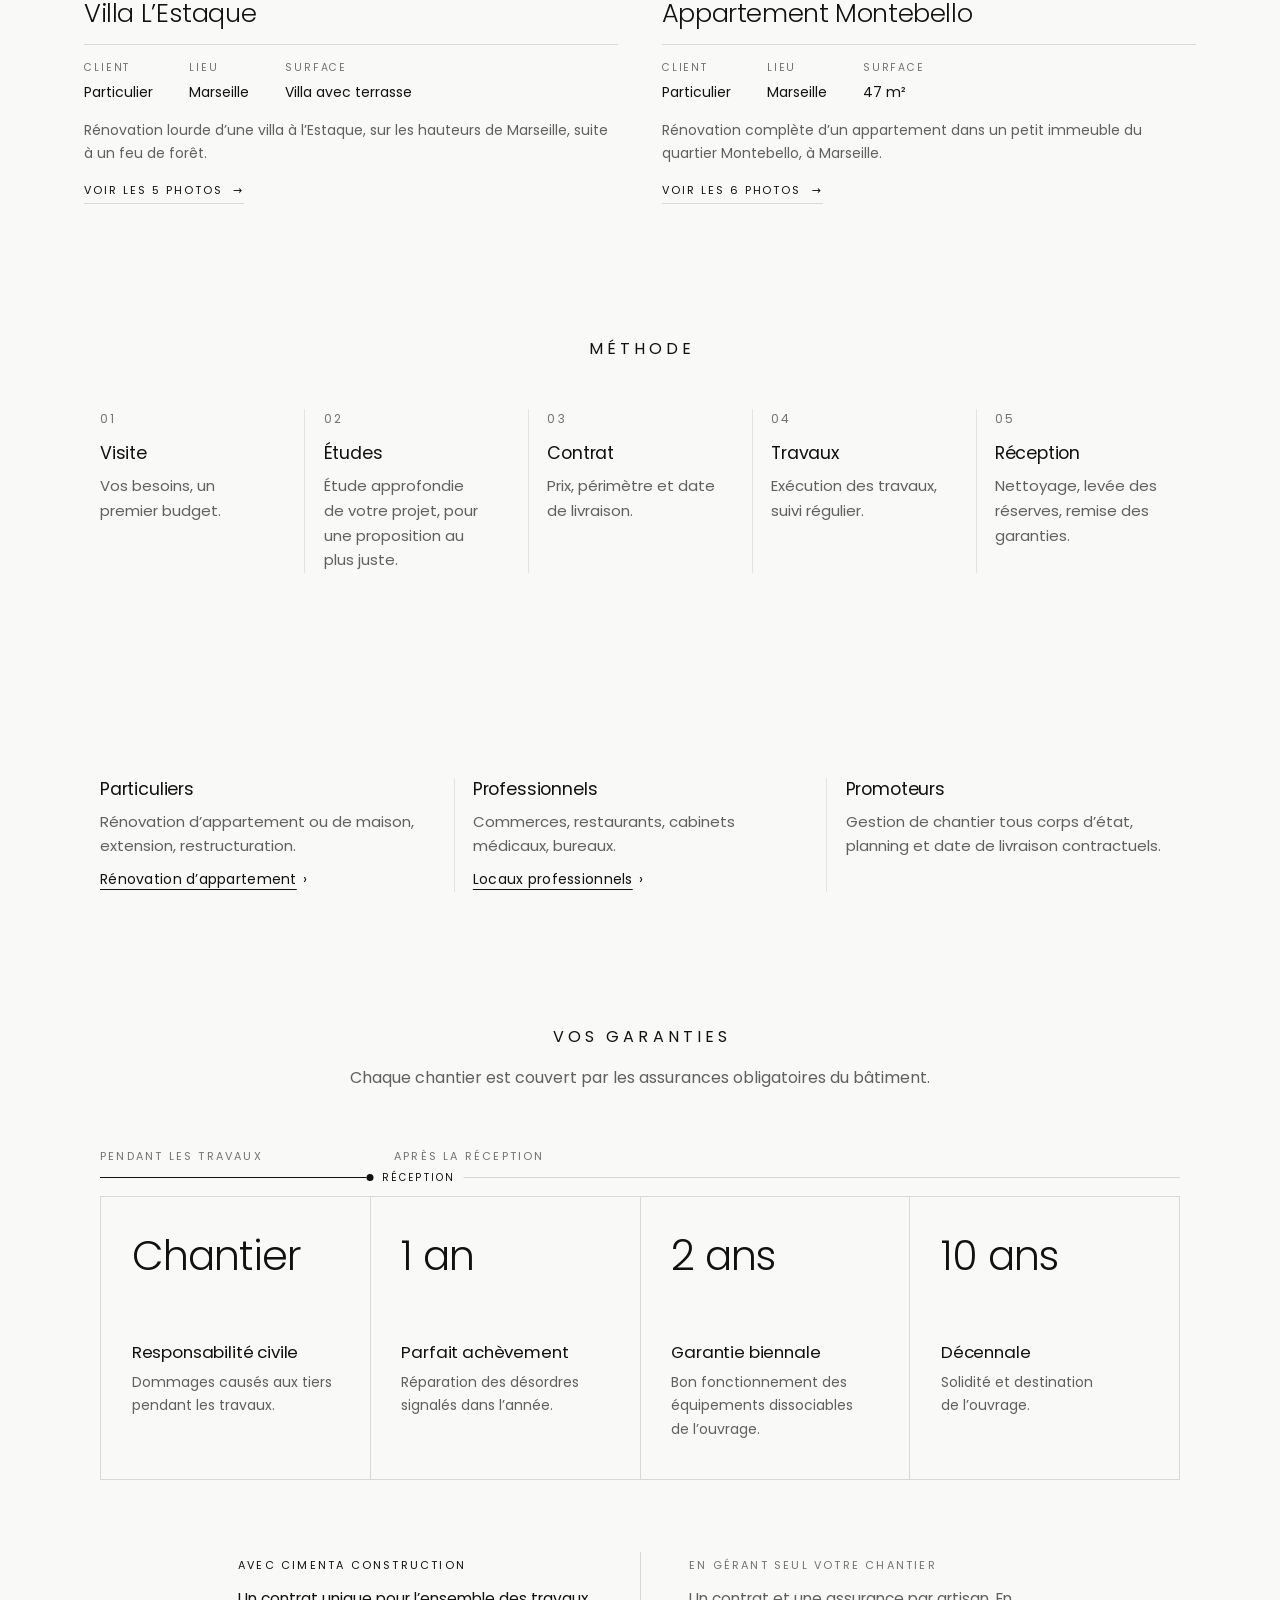
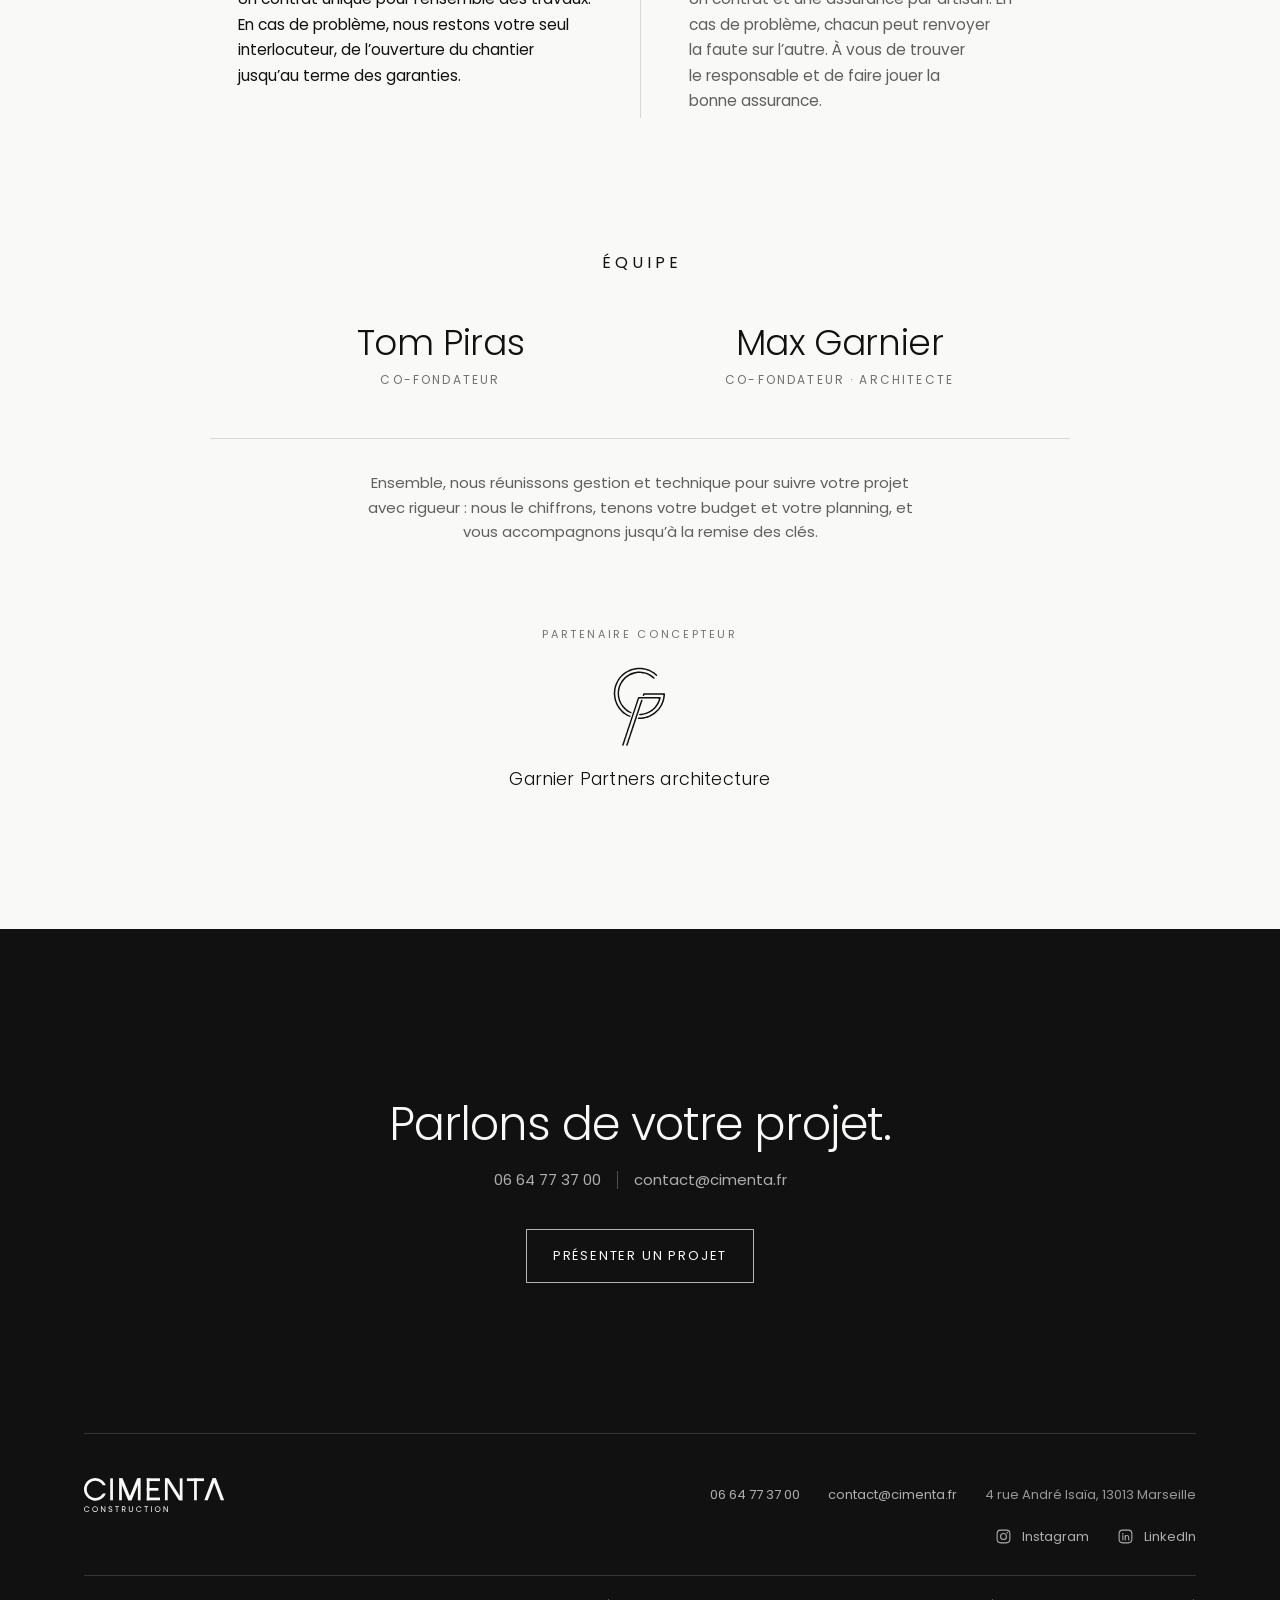
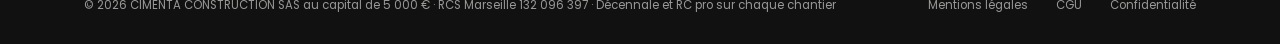
==== commit 3aef71d4: "Retrait de « Attestations d’assurance disponibles sur demande » (mention réservée aux devis) Co-Auth" ====
--- a/index.html
+++ b/index.html
@@ -20,7 +20,7 @@
   <link rel="preload" href="/assets/fonts/poppins-latin-300-normal.woff2" as="font" type="font/woff2" crossorigin>
   <link rel="preload" href="/assets/fonts/poppins-latin-400-normal.woff2" as="font" type="font/woff2" crossorigin>
   <link rel="preload" as="image" type="image/webp" imagesrcset="/assets/realisations/pool-house-1-1000.webp 1000w, /assets/realisations/pool-house-1-2000.webp 2560w" imagesizes="(max-aspect-ratio: 3/2) 150vh, 100vw" fetchpriority="high">
-  <link rel="stylesheet" href="/assets/cimenta.css?v=20261104g">
+  <link rel="stylesheet" href="/assets/cimenta.css?v=20261104h">
   <script>document.documentElement.classList.add('js');</script>
   <script type="application/ld+json">
 {
@@ -402,7 +402,6 @@
           <div><span class="cap-t">Avec CIMENTA CONSTRUCTION</span><p>Un contrat unique pour l’ensemble des travaux. En cas de problème, nous restons votre seul interlocuteur, de l’ouverture du chantier jusqu’au terme des garanties.</p></div>
           <div><span class="cap-t">En gérant seul votre chantier</span><p>Un contrat et une assurance par artisan. En cas de problème, chacun peut renvoyer la faute sur l’autre. À vous de trouver le responsable et de faire jouer la bonne assurance.</p></div>
         </div>
-        <p class="foot-note" data-reveal>Attestations d’assurance disponibles sur demande.</p>
       </div>
     </section>
 
@@ -622,6 +621,6 @@
   </footer>
 
   <a class="callbar" id="callbar" href="tel:+33664773700" aria-label="Appeler CIMENTA CONSTRUCTION"><svg viewBox="0 0 24 24" width="16" height="16" aria-hidden="true"><path fill="none" stroke="currentColor" stroke-width="1.4" d="M6.6 3.5h3l1.5 4-2 1.3a11 11 0 0 0 6.1 6.1l1.3-2 4 1.5v3A2 2 0 0 1 18.4 19.5 15.9 15.9 0 0 1 4.5 5.6 2 2 0 0 1 6.6 3.5z"/></svg><span>Appeler</span></a>
-  <script src="/assets/cimenta.js?v=20261104g" defer></script>
+  <script src="/assets/cimenta.js?v=20261104h" defer></script>
 </body>
 </html>
--- a/assets/cimenta.css
+++ b/assets/cimenta.css
@@ -1740,3 +1740,20 @@
   html body main:has(.cdark) + .footer .f-info a { display: none !important; }
   html body main:has(.cdark) + .footer .f-info { margin-top: 24px !important; }
 }
+
+/* Pied de page mobile — version B, inspirée d'Apple (nov. 2026) : aligné à gauche, texte petit et gris, icônes, séparateurs fins */
+@media (max-width:720px){
+ html body .footer{text-align:left!important;padding-bottom:calc(28px + env(safe-area-inset-bottom))!important}
+ html body main:has(.cdark) + .footer .f-top{align-items:flex-start!important;padding-top:40px!important}
+ html body .footer .f-top .logo .word{font-size:16px!important}
+ html body .footer .f-info{align-items:flex-start!important;margin-top:20px!important;font-size:12px!important;color:rgba(249,249,247,.56)!important}
+ html body .footer .f-info span{color:rgba(249,249,247,.56)!important}
+ html body .footer .f-social{justify-content:flex-start!important;margin-top:14px!important;gap:22px!important}
+ html body .footer .f-social a{font-size:12px!important;gap:8px!important}
+ html body .footer .f-social svg{width:15px;height:15px}
+ html body .footer .f-bottom{align-items:flex-start!important;text-align:left!important;margin-top:28px!important;padding-top:18px!important;gap:12px!important;font-size:11px!important;line-height:1.6!important;color:rgba(249,249,247,.42)!important}
+ html body .footer .f-bottom a{color:rgba(249,249,247,.42)!important} html body .footer .f-legal a{color:rgba(249,249,247,.62)!important}
+ html body .footer .f-id{align-items:flex-start!important}
+ html body .footer .f-legal{justify-content:flex-start!important;gap:0!important}
+ html body .footer .f-legal a+a{border-left:1px solid rgba(249,249,247,.2);margin-left:10px;padding-left:10px}
+}
